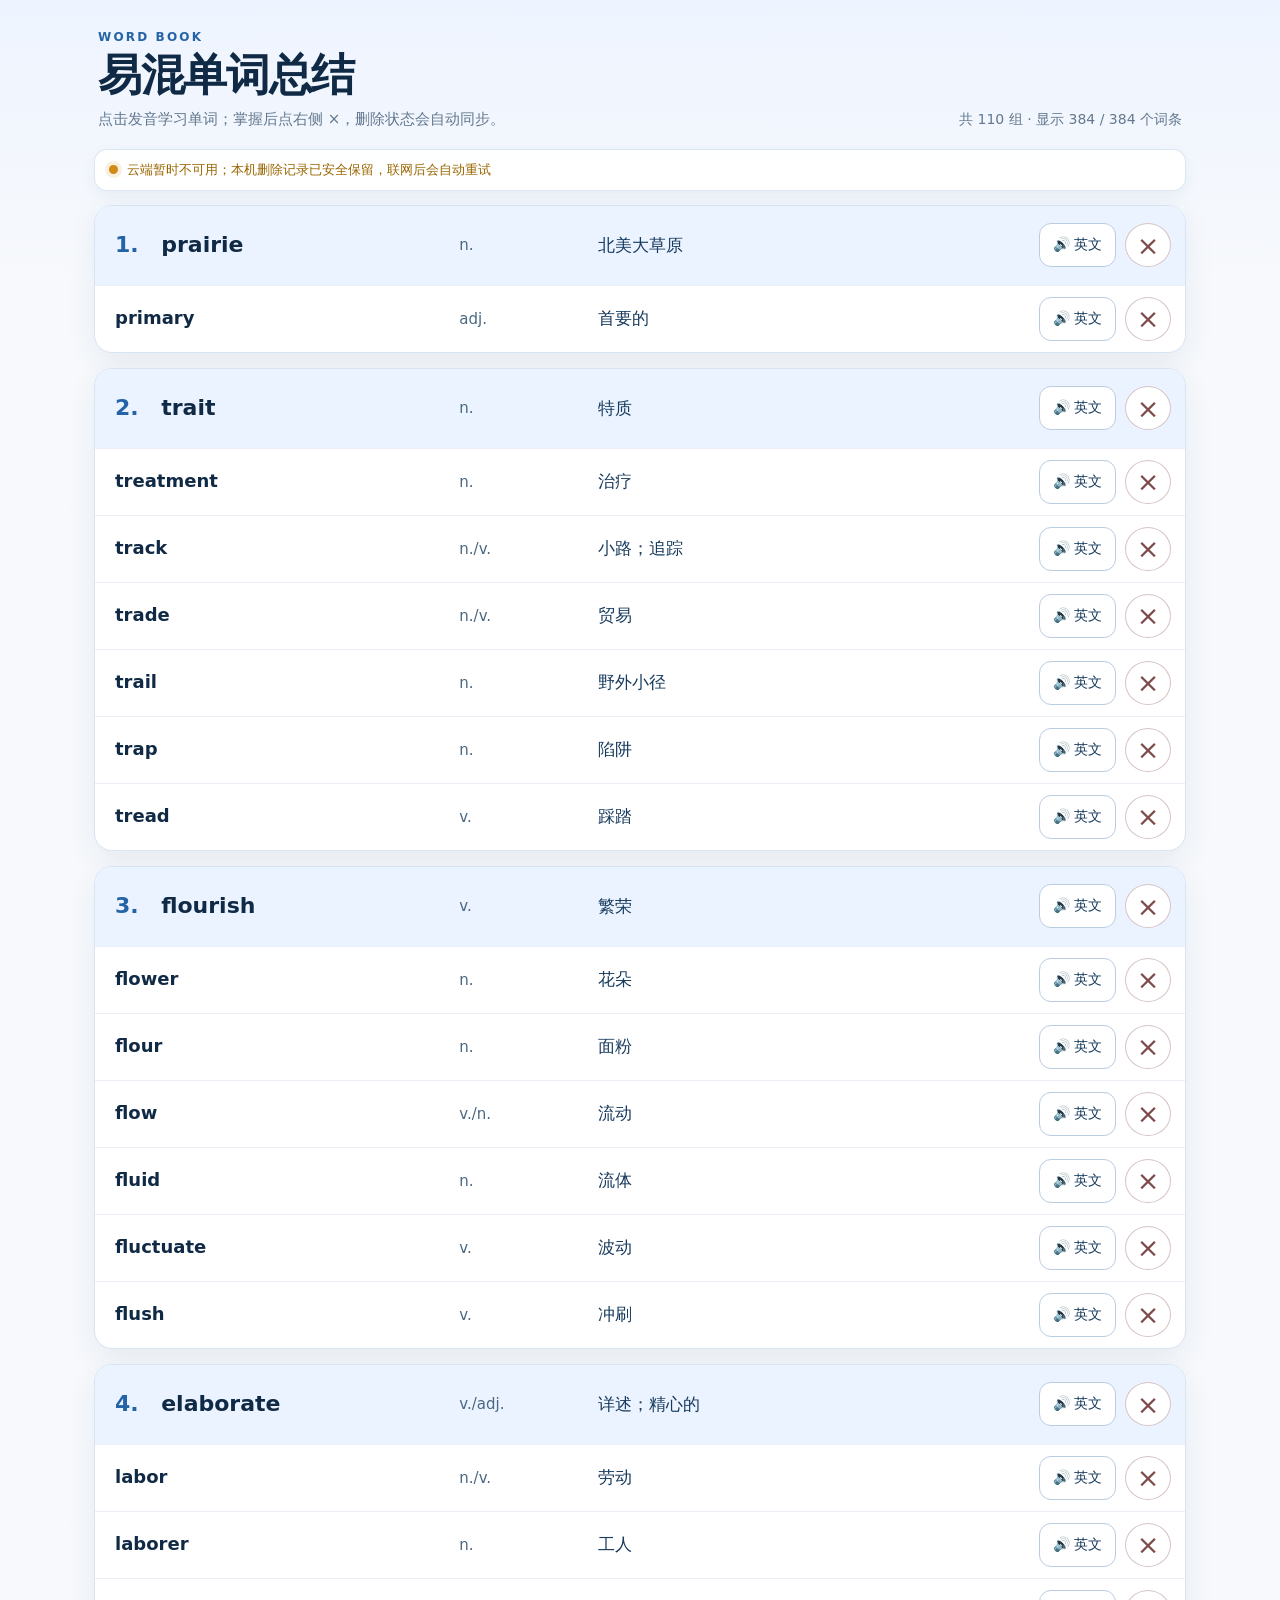
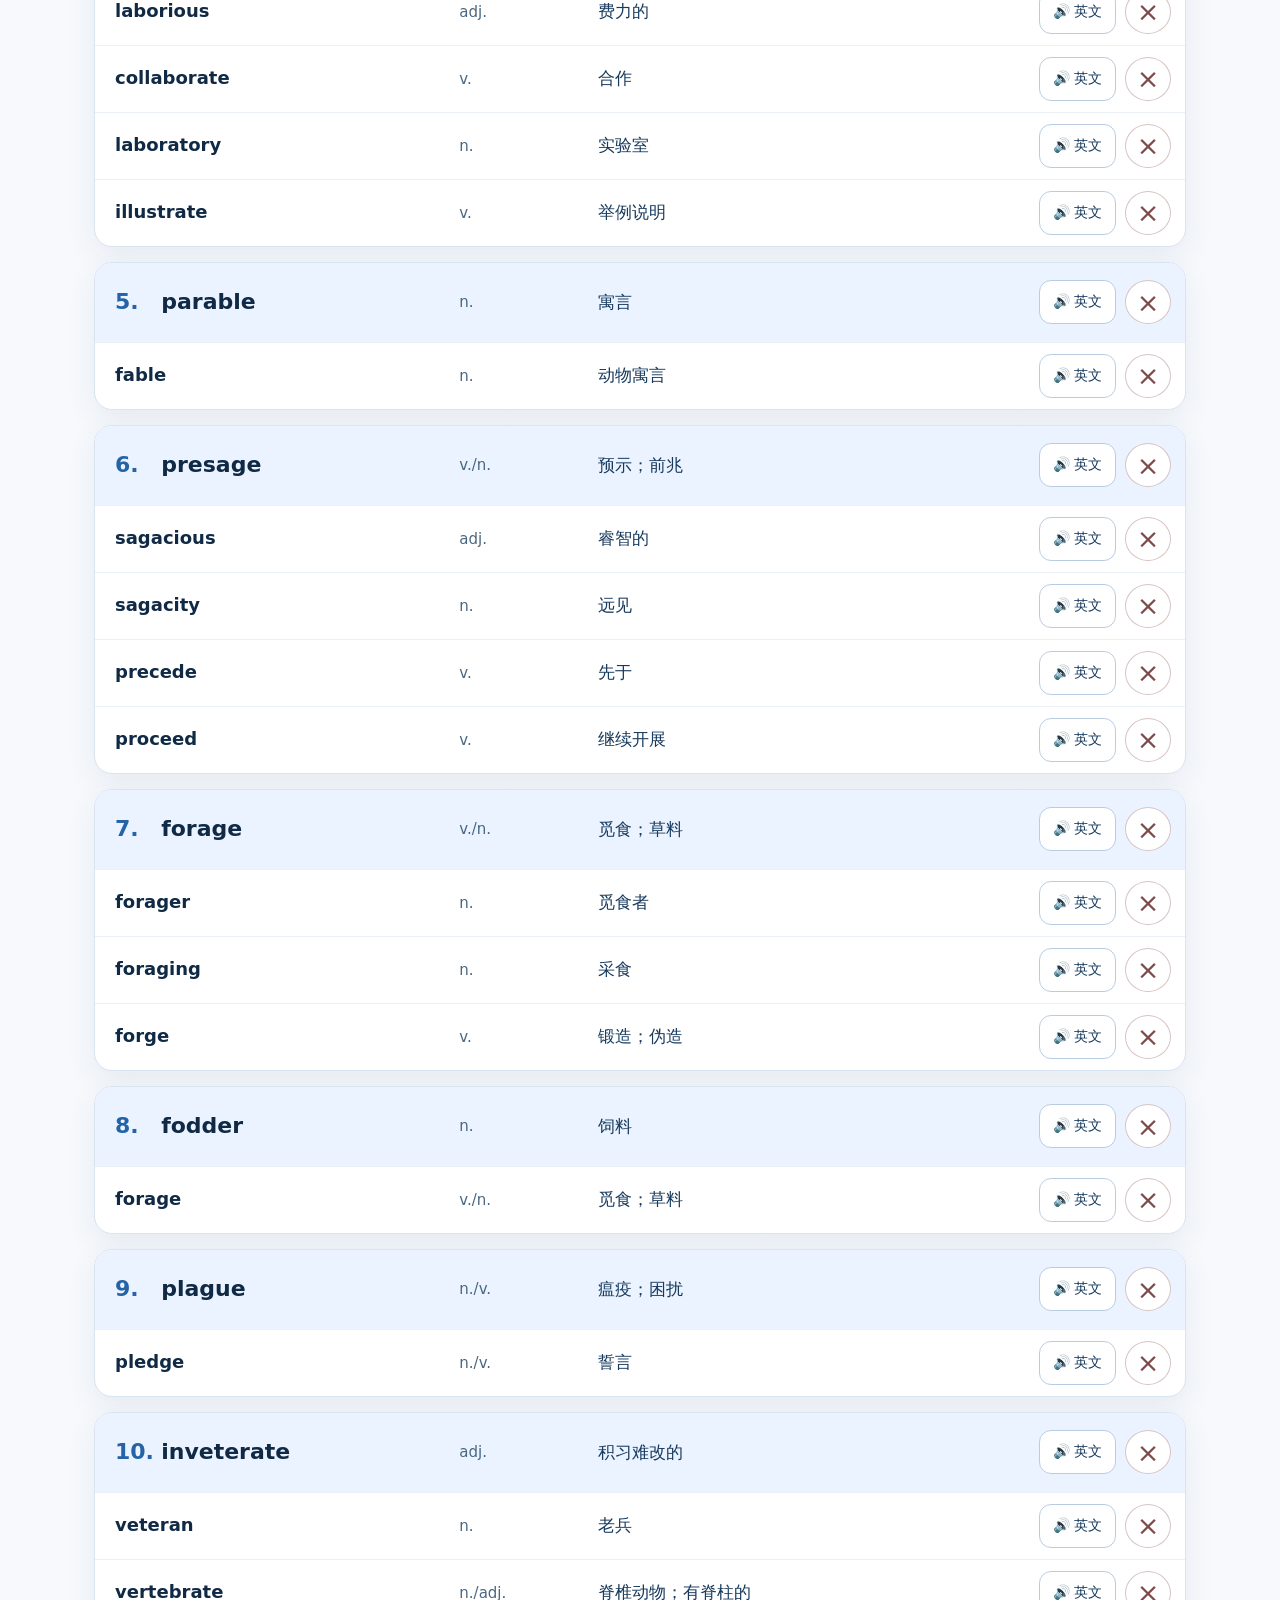
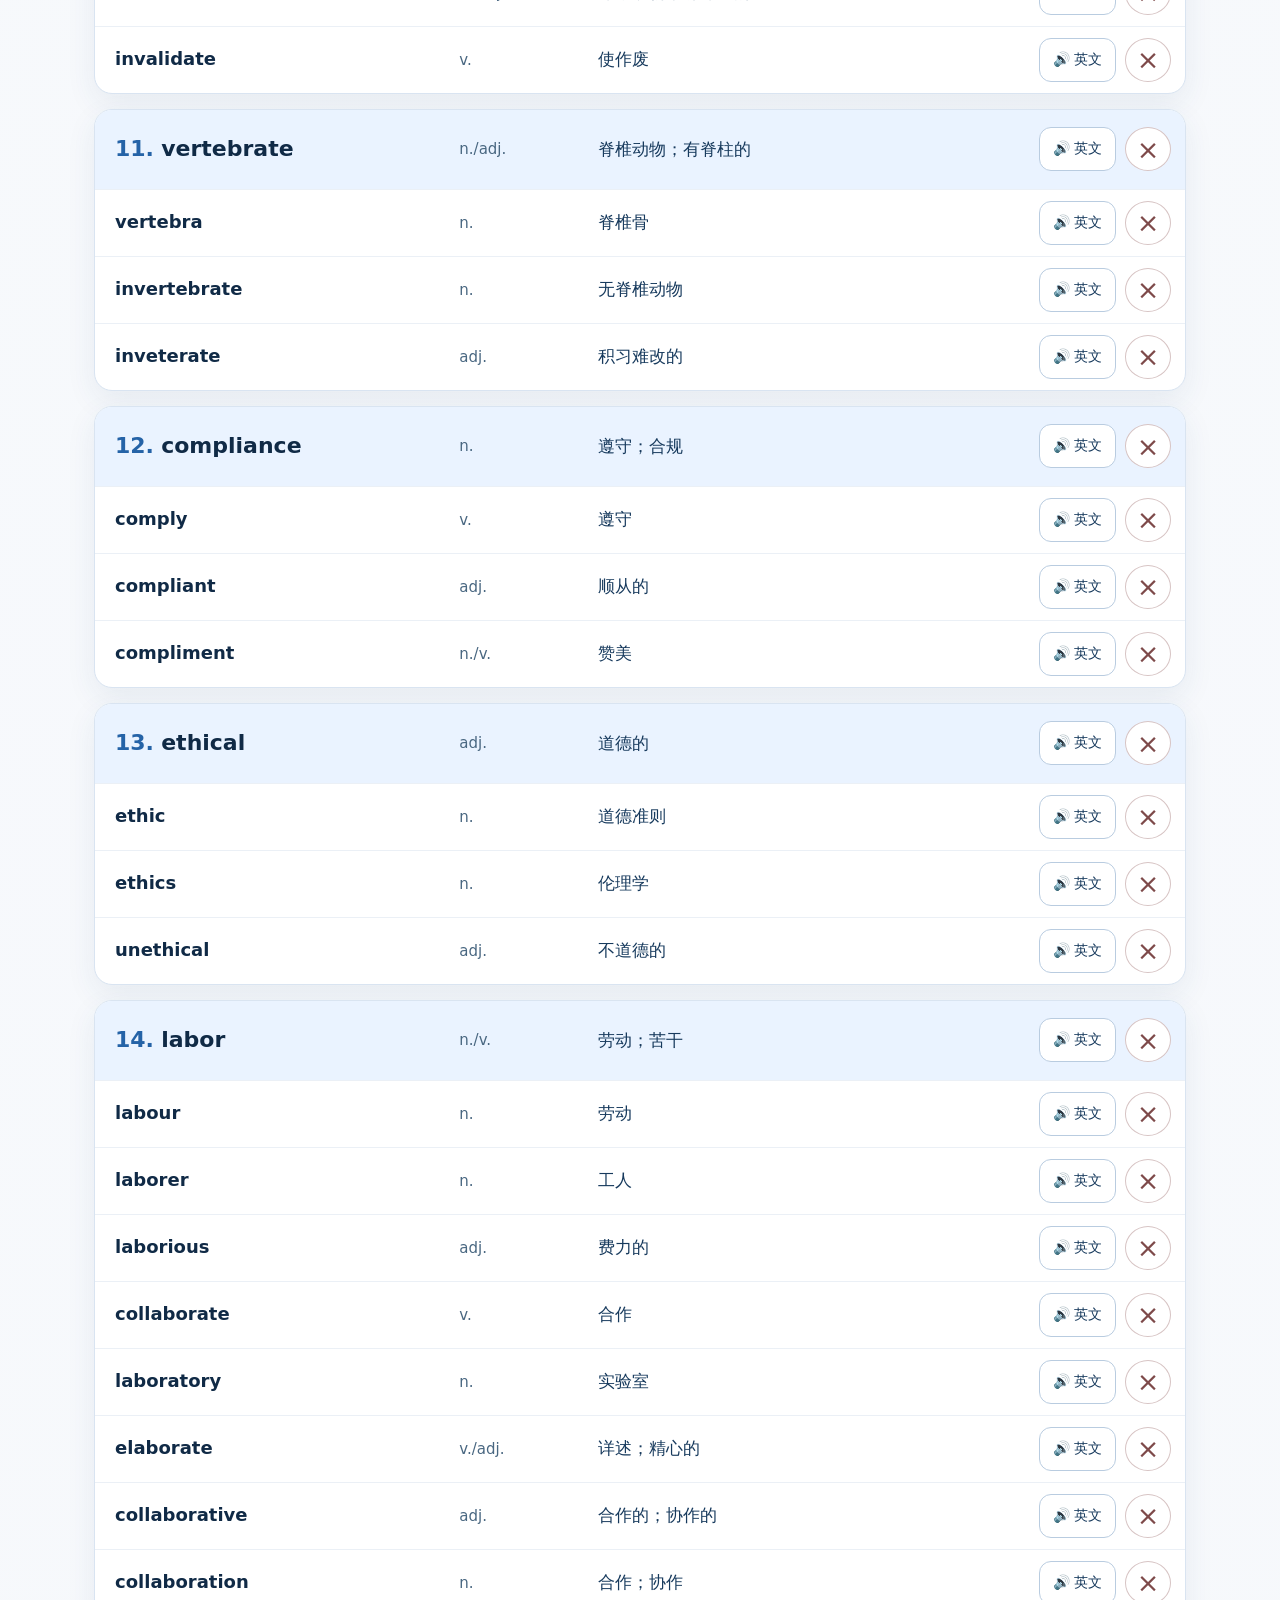
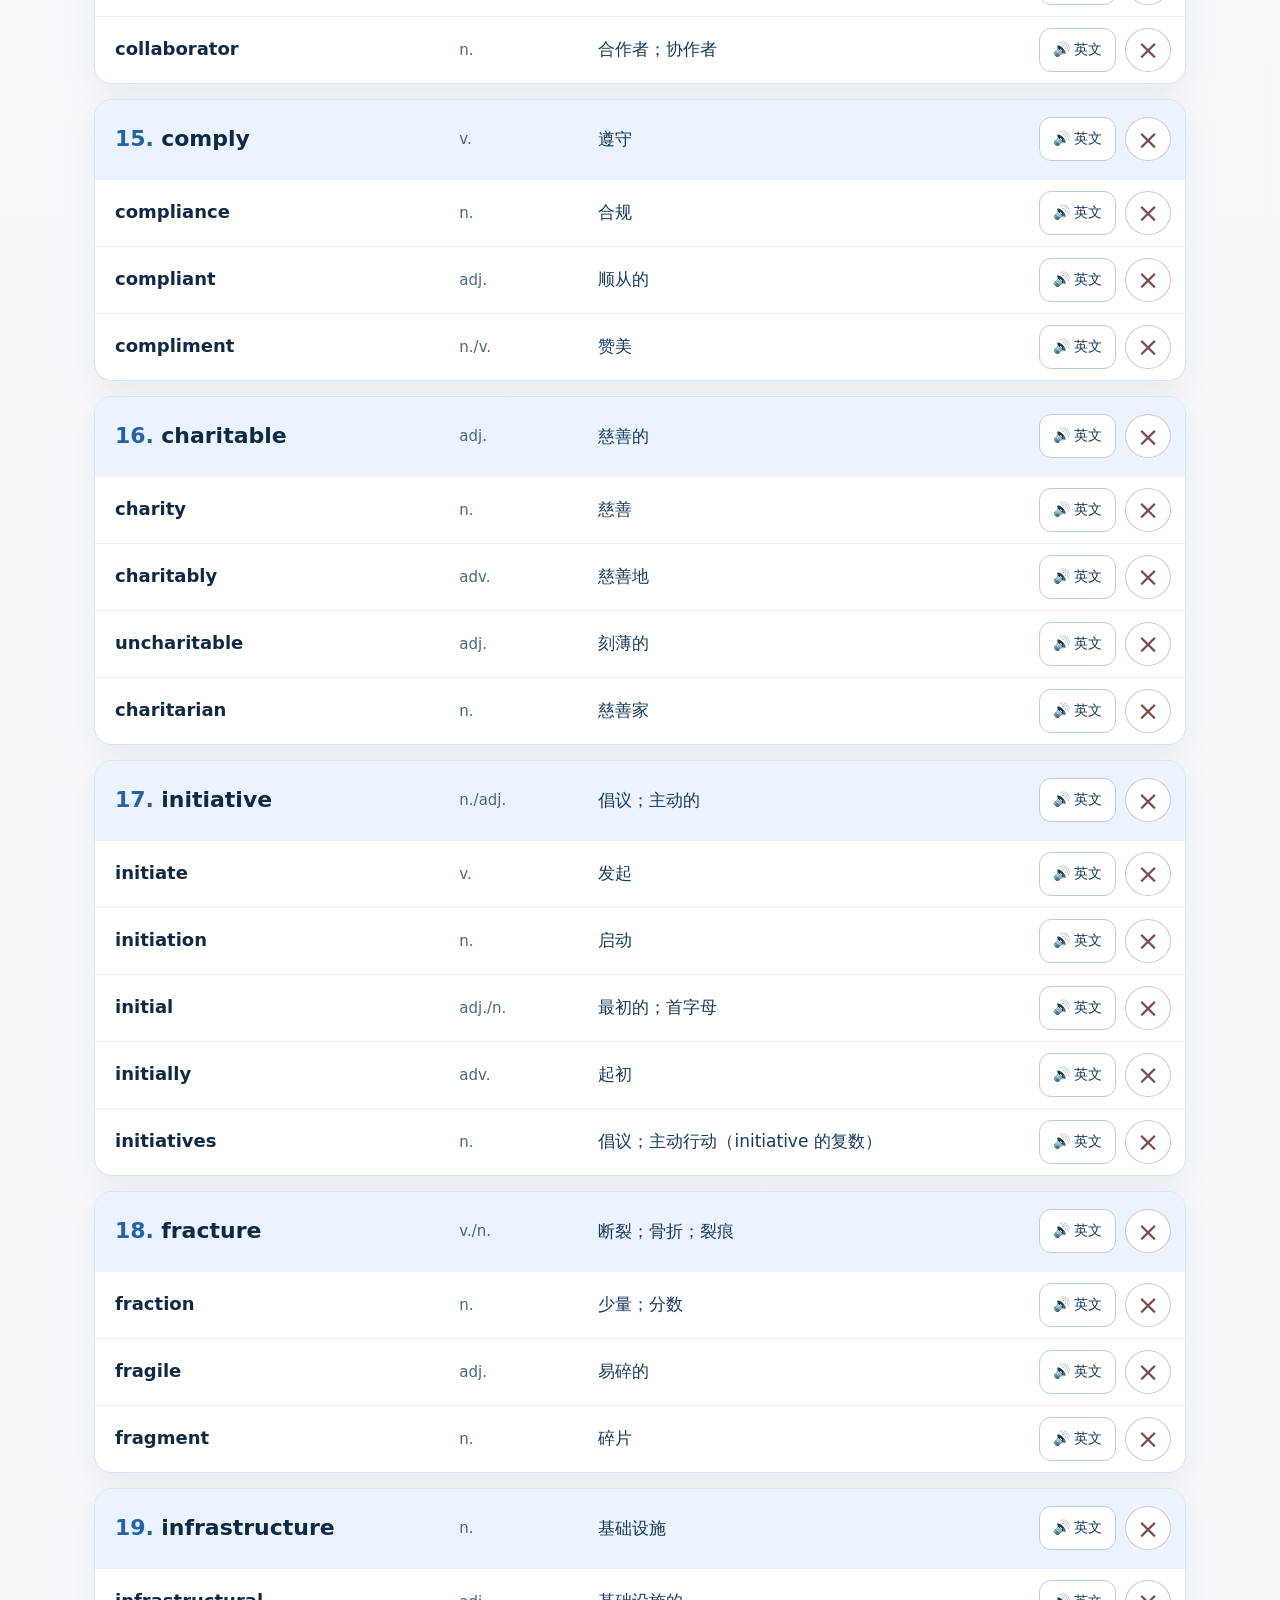
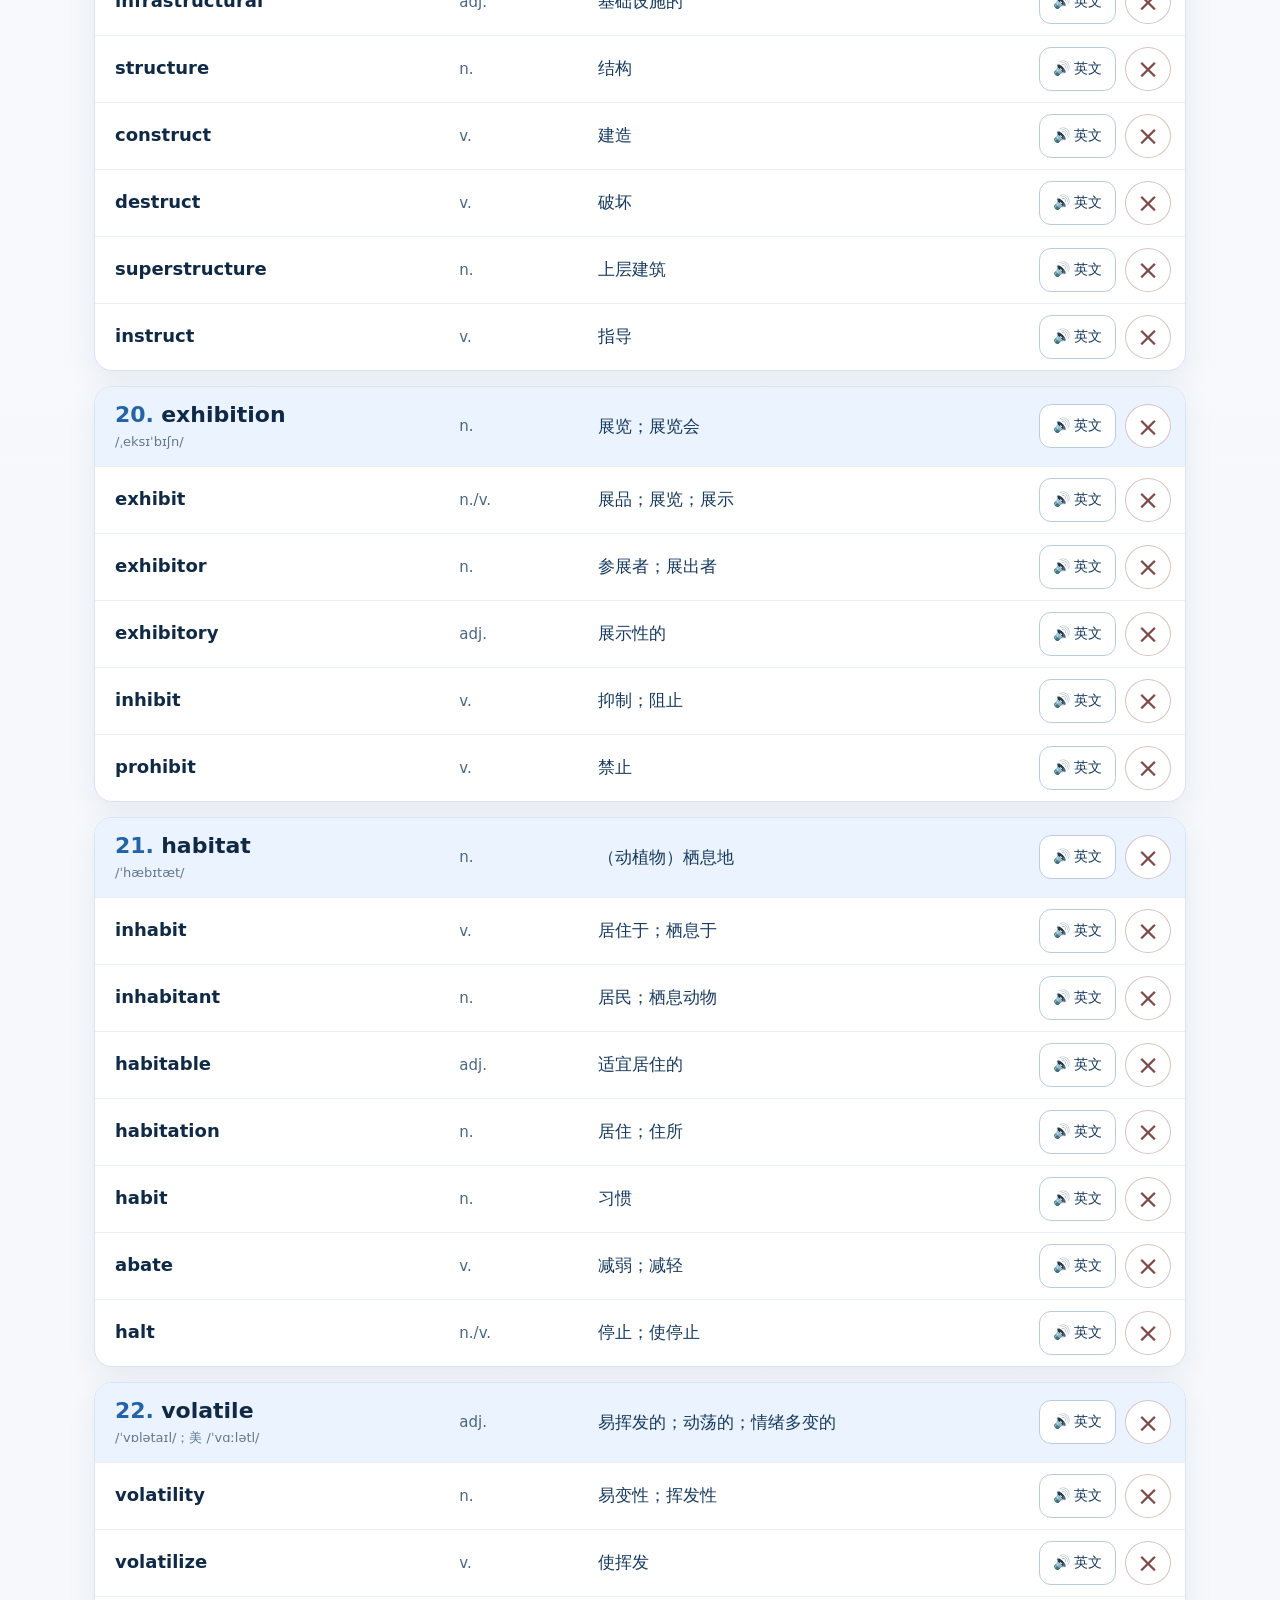
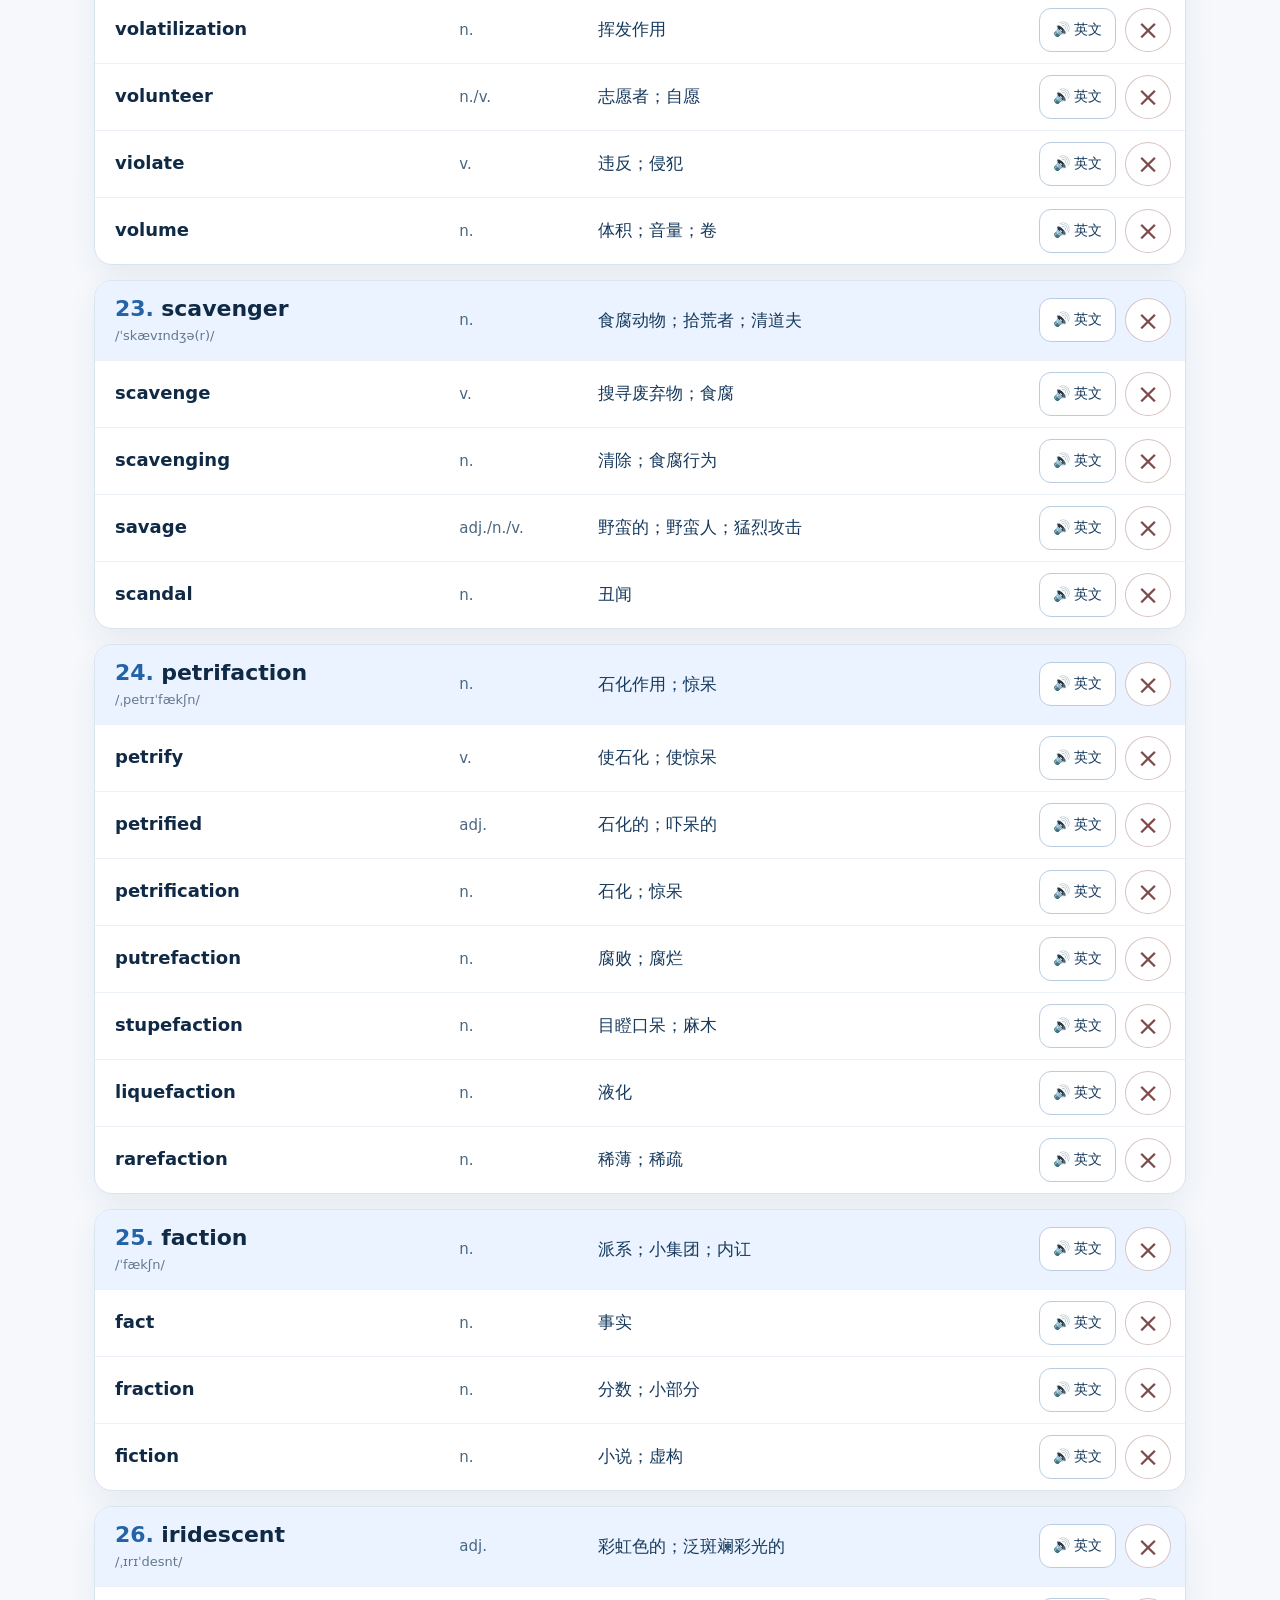
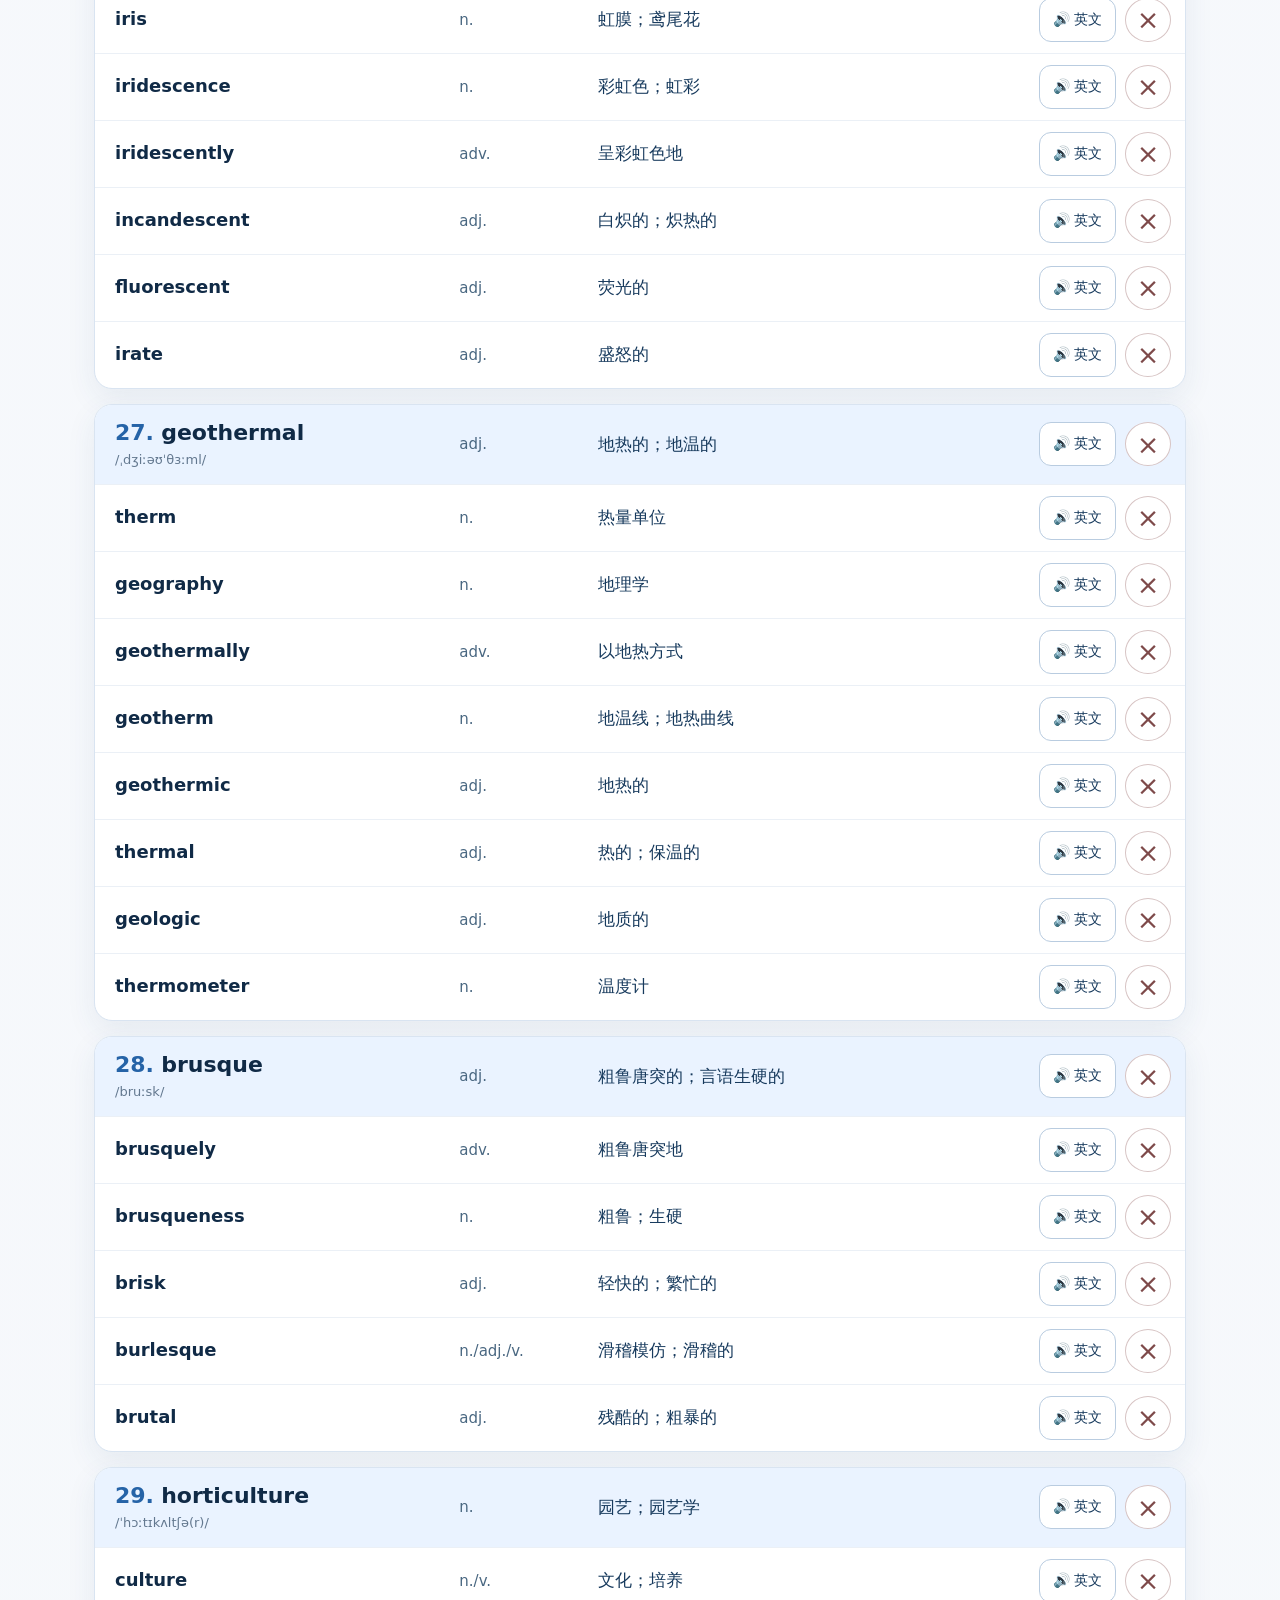
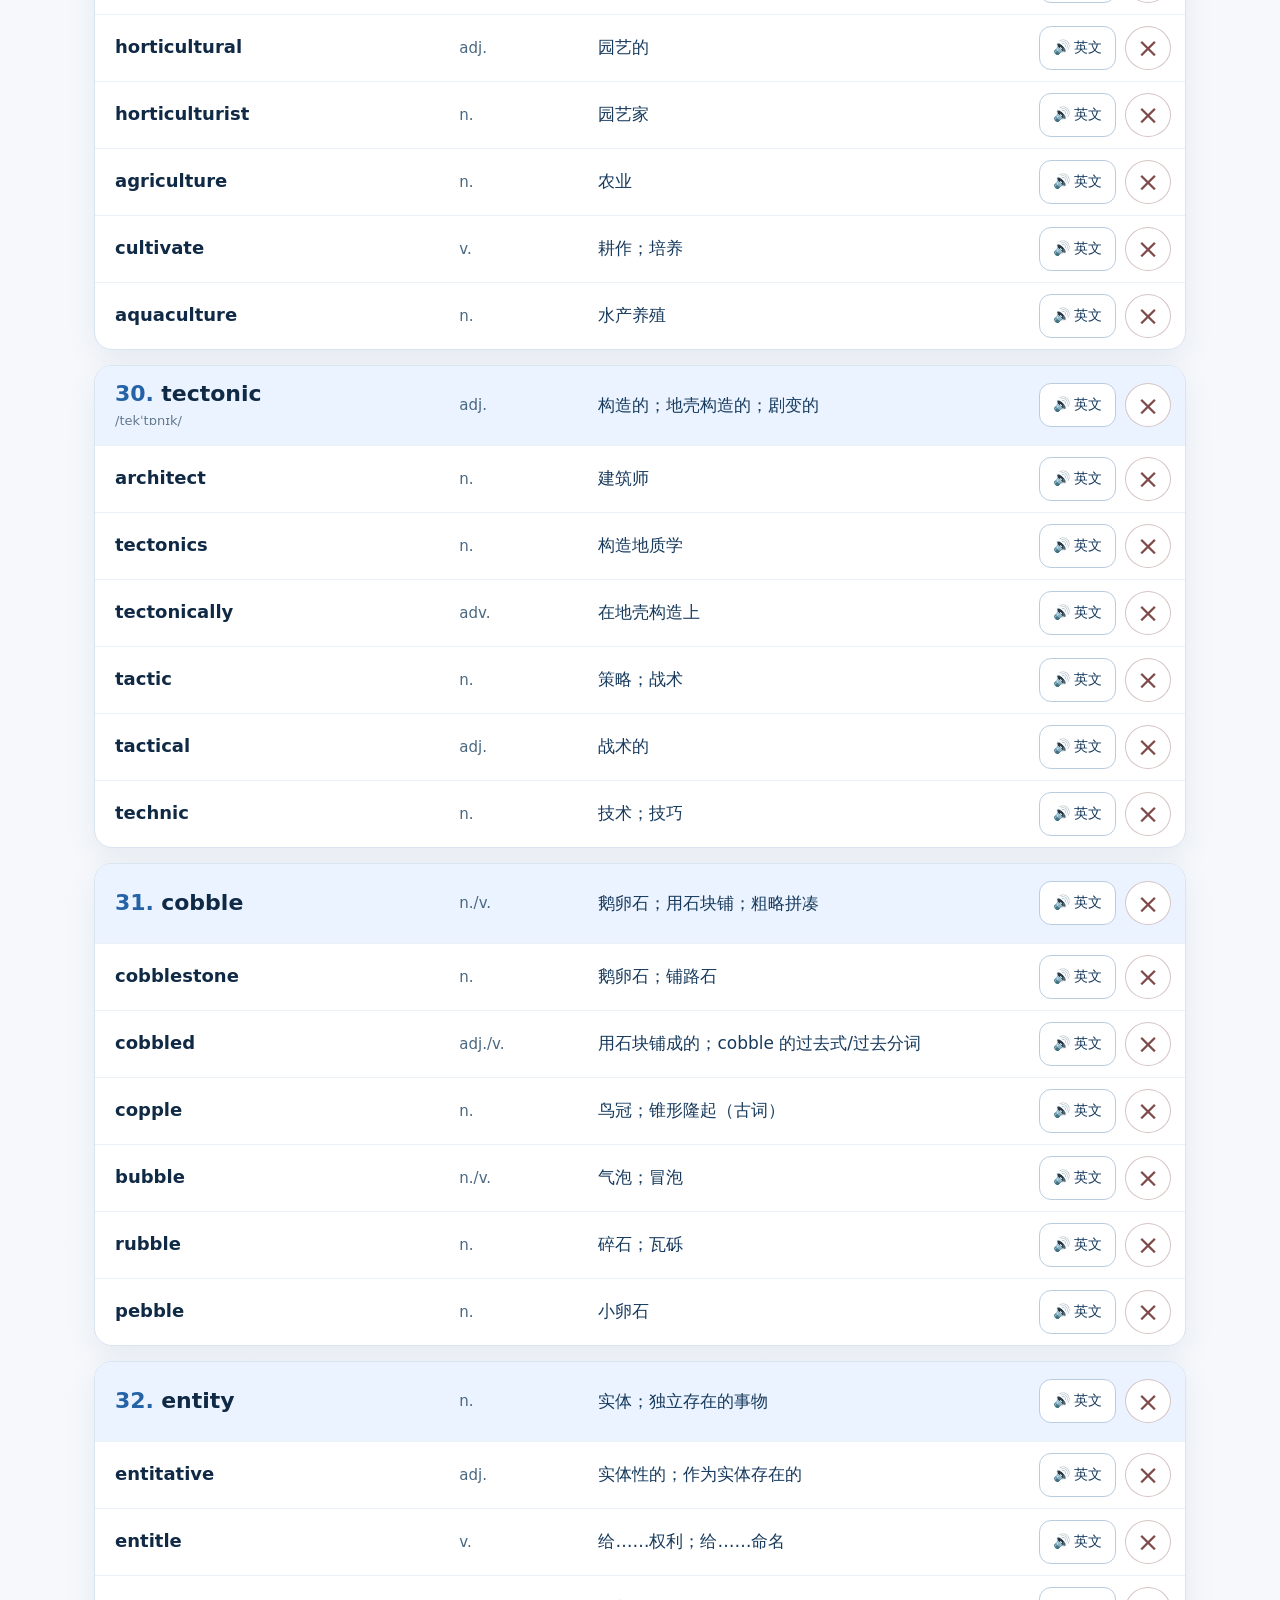
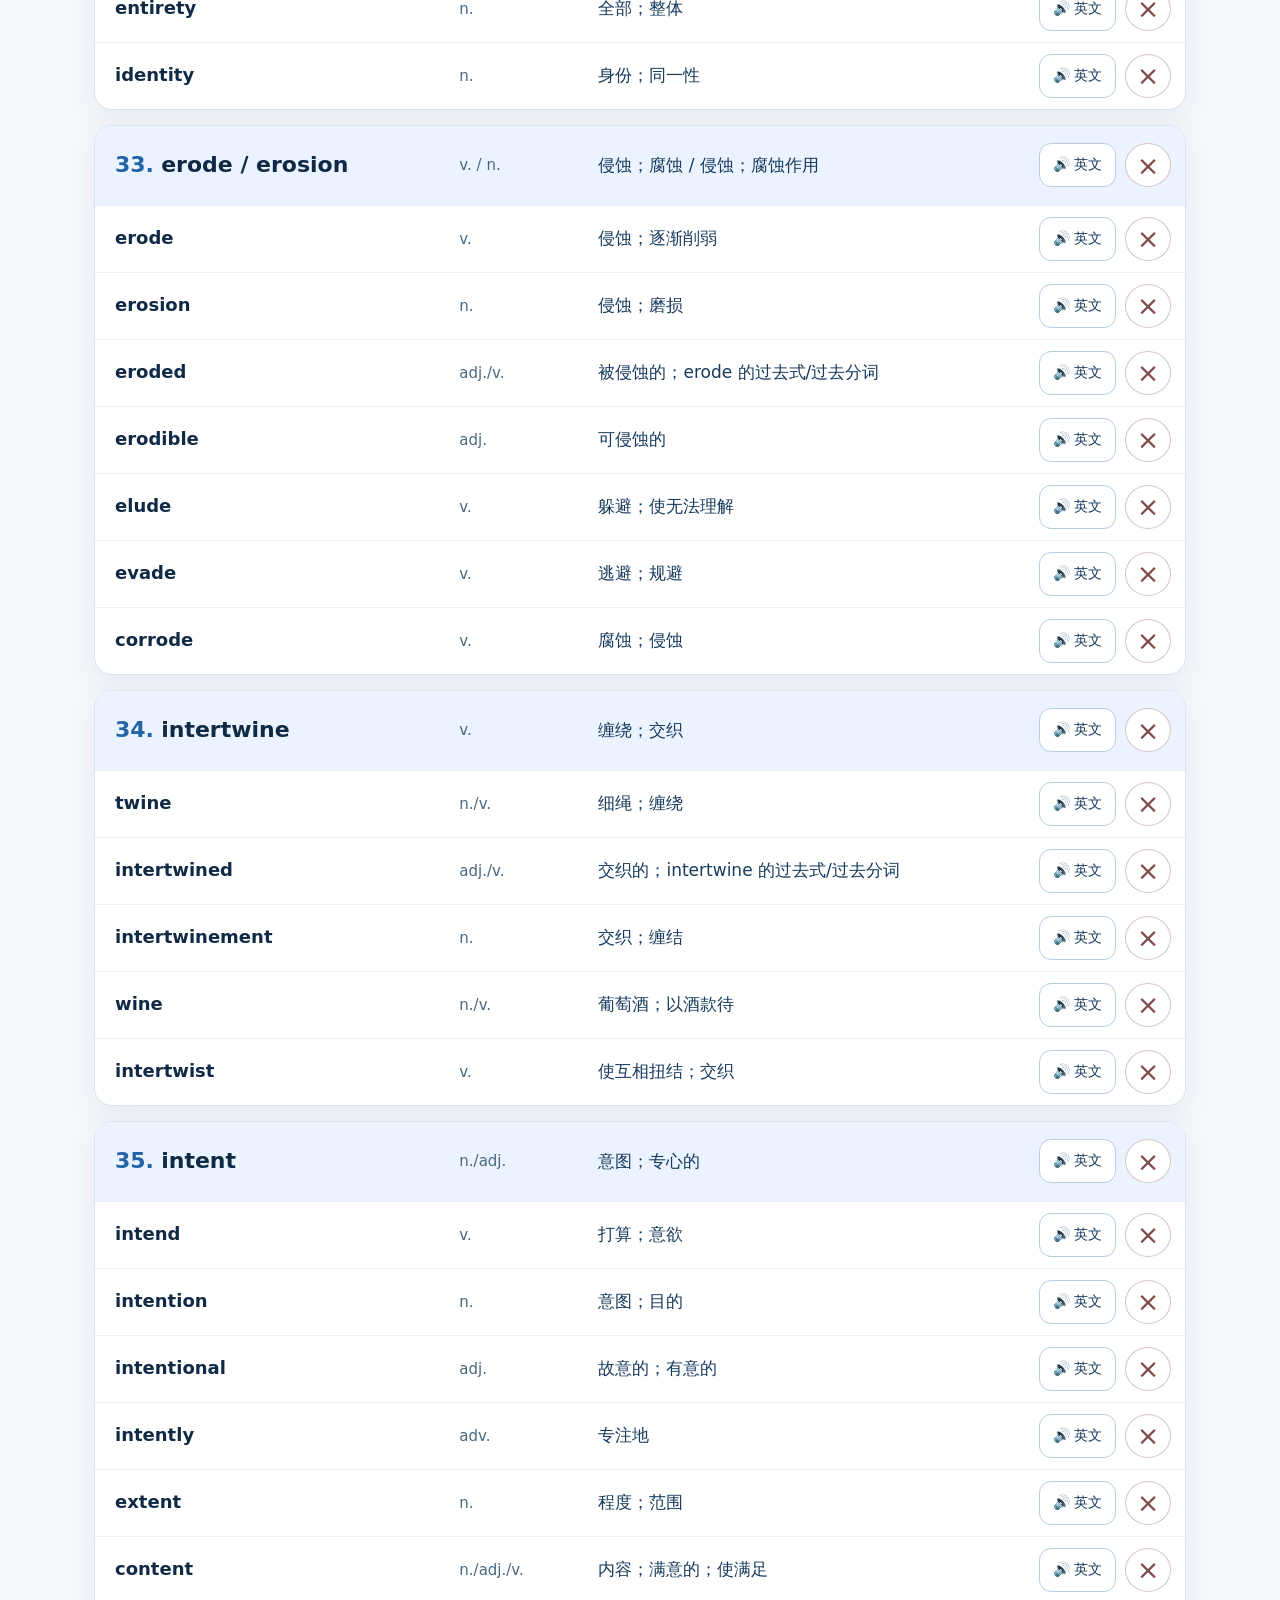
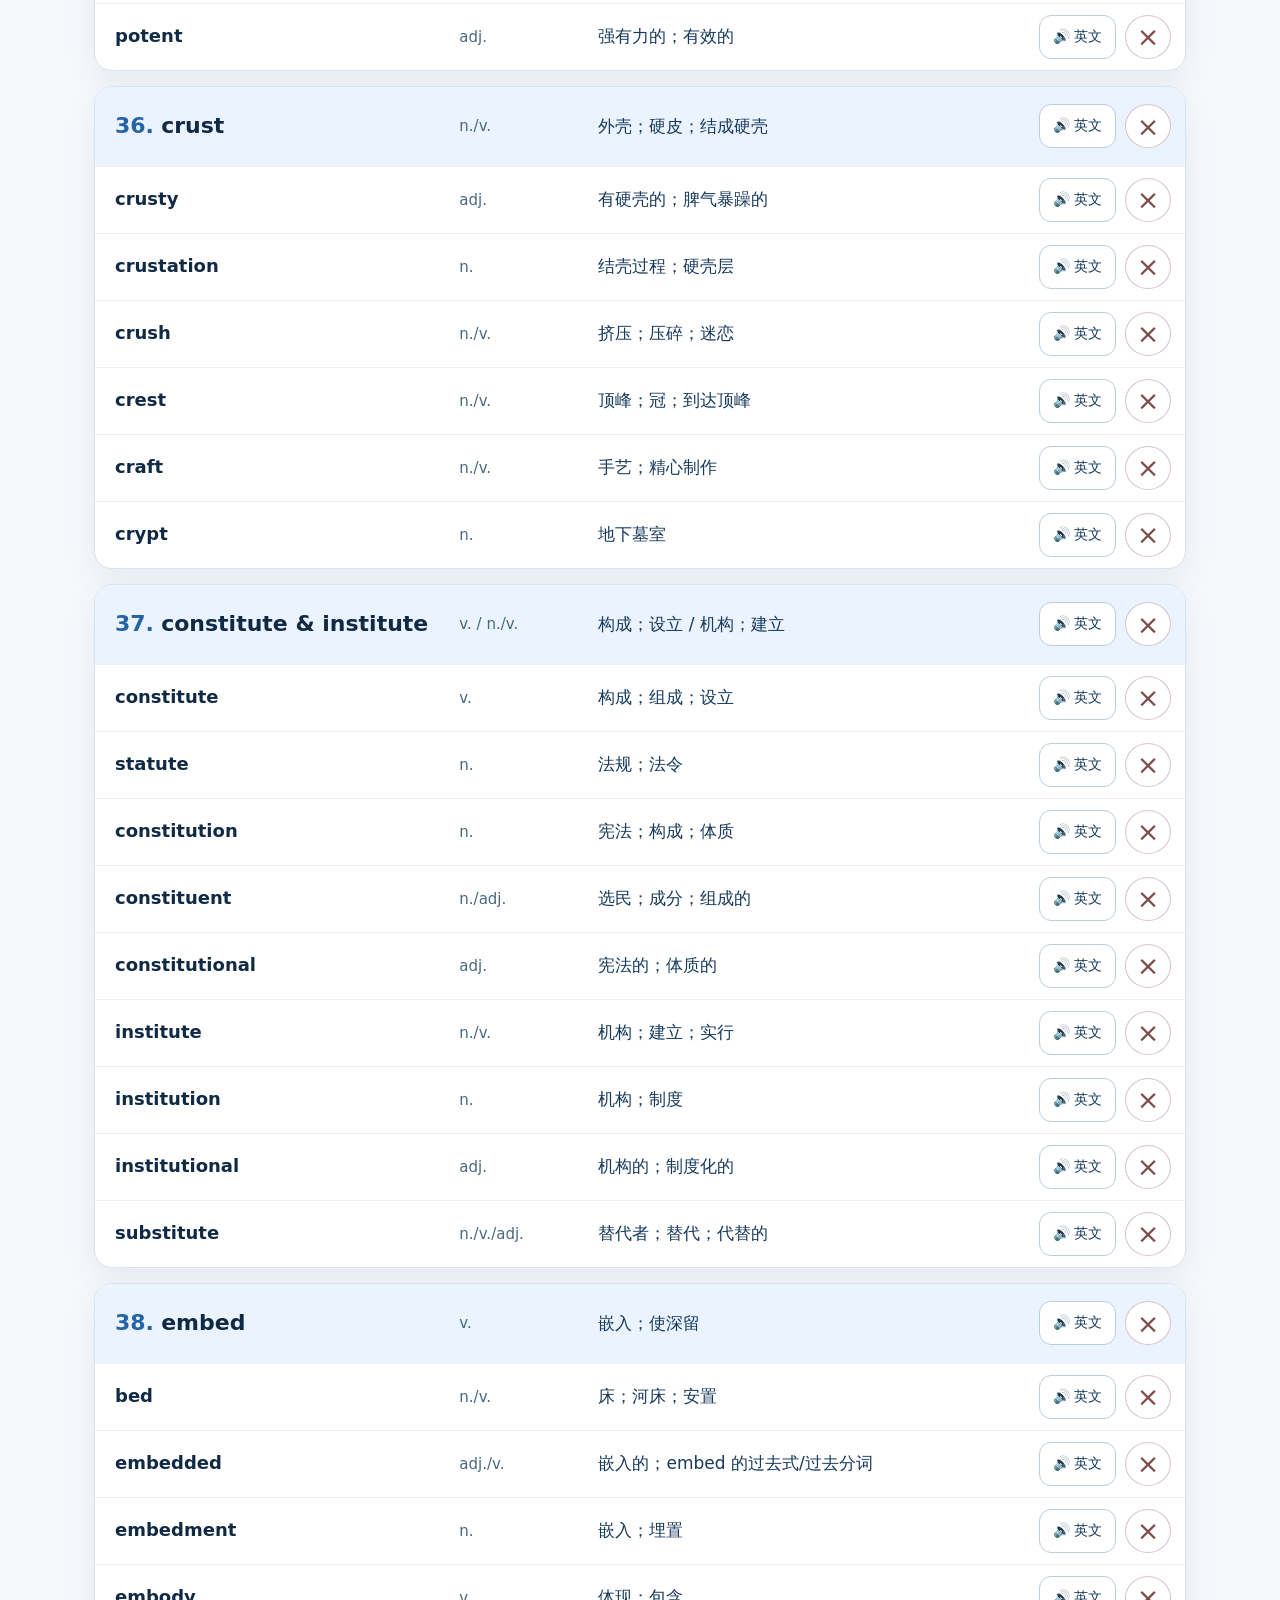
==== index.html @ 08a87923 "Deploy synchronized wordbook" ====
<!doctype html>
<html lang="zh-CN">
<head>
  <meta charset="utf-8">
  <meta name="viewport" content="width=device-width, initial-scale=1, viewport-fit=cover">
  <meta name="theme-color" content="#eef4ff">
  <meta name="description" content="支持手机和电脑云端同步的易混英语单词总结">
  <meta http-equiv="Content-Security-Policy" content="default-src 'self'; connect-src 'self' https://api.keyval.org; img-src 'self' data:; style-src 'self'; script-src 'self'; object-src 'none'; base-uri 'self'">
  <title>易混单词总结</title>
  <link rel="stylesheet" href="./style.css">
</head>
<body>
  <main class="page-shell">
    <header class="page-header">
      <div>
        <p class="eyebrow">WORD BOOK</p>
        <h1>易混单词总结</h1>
        <p class="intro">点击发音学习单词；掌握后点右侧 ×，删除状态会自动同步。</p>
      </div>
      <div id="summary" class="summary" aria-live="polite"></div>
    </header>

    <div id="sync-status" class="sync-status" role="status" aria-live="polite">
      <span class="sync-dot" aria-hidden="true"></span>
      <span id="sync-text">正在读取本地词库…</span>
    </div>

    <section id="wordbook" class="wordbook" aria-label="易混单词列表"></section>
    <noscript><p class="empty-state">请启用 JavaScript 后使用词库。</p></noscript>
  </main>

  <script src="./data.js"></script>
  <script src="./config.js"></script>
  <script src="./sync.js"></script>
  <script src="./app.js"></script>
</body>
</html>
---- style.css ----
:root {
  color-scheme: light;
  --ink: #102a46;
  --muted: #63788f;
  --line: #d9e4f1;
  --surface: #ffffff;
  --main: #eaf3ff;
  --accent: #2563a7;
  --danger: #b42318;
  --ok: #267347;
  --warn: #9a6500;
  --shadow: 0 10px 30px rgba(34, 74, 116, 0.08);
}

* { box-sizing: border-box; }

html { -webkit-text-size-adjust: 100%; }

body {
  margin: 0;
  min-width: 280px;
  background: linear-gradient(180deg, #eef4ff 0, #f7f9fc 280px, #f4f7fb 100%);
  color: var(--ink);
  font-family: Inter, ui-sans-serif, system-ui, -apple-system, BlinkMacSystemFont, "Segoe UI", "Microsoft YaHei", sans-serif;
}

button { font: inherit; }

.page-shell {
  width: min(1120px, 100%);
  margin: 0 auto;
  padding: max(22px, env(safe-area-inset-top)) max(14px, env(safe-area-inset-right)) max(40px, env(safe-area-inset-bottom)) max(14px, env(safe-area-inset-left));
}

.page-header {
  display: flex;
  align-items: end;
  justify-content: space-between;
  gap: 24px;
  padding: 8px 4px 20px;
}

.eyebrow {
  margin: 0 0 6px;
  color: var(--accent);
  font-size: 12px;
  font-weight: 800;
  letter-spacing: 0.18em;
}

h1 {
  margin: 0;
  font-size: clamp(28px, 4vw, 44px);
  line-height: 1.15;
  letter-spacing: -0.03em;
}

.intro {
  margin: 9px 0 0;
  color: var(--muted);
  font-size: 15px;
}

.summary {
  flex: 0 0 auto;
  color: var(--muted);
  font-size: 14px;
  white-space: nowrap;
}

.sync-status {
  position: sticky;
  top: 0;
  z-index: 20;
  display: flex;
  align-items: center;
  gap: 9px;
  min-height: 42px;
  margin-bottom: 14px;
  padding: 10px 14px;
  border: 1px solid rgba(217, 228, 241, 0.9);
  border-radius: 13px;
  background: rgba(255, 255, 255, 0.92);
  box-shadow: 0 5px 16px rgba(34, 74, 116, 0.06);
  color: var(--muted);
  font-size: 13px;
  backdrop-filter: blur(10px);
}

.sync-dot {
  width: 9px;
  height: 9px;
  flex: 0 0 9px;
  border-radius: 50%;
  background: #8aa0b8;
  box-shadow: 0 0 0 4px rgba(138, 160, 184, 0.14);
}

.sync-status.is-syncing .sync-dot { animation: pulse 1.1s ease-in-out infinite; }
.sync-status.is-ok { color: var(--ok); }
.sync-status.is-ok .sync-dot { background: #3a9b65; box-shadow: 0 0 0 4px rgba(58, 155, 101, 0.13); }
.sync-status.is-warn { color: var(--warn); }
.sync-status.is-warn .sync-dot { background: #d18a16; box-shadow: 0 0 0 4px rgba(209, 138, 22, 0.13); }

@keyframes pulse { 50% { opacity: 0.35; transform: scale(0.78); } }

.wordbook { display: grid; gap: 15px; }

.word-group {
  overflow: hidden;
  border: 1px solid var(--line);
  border-radius: 18px;
  background: var(--surface);
  box-shadow: var(--shadow);
}

.word-row {
  display: grid;
  grid-template-columns: minmax(190px, 1.2fr) minmax(76px, 0.45fr) minmax(220px, 1.55fr) auto;
  gap: 16px;
  align-items: center;
  min-height: 67px;
  padding: 10px 14px 10px 20px;
  border-top: 1px solid #ebf0f6;
}

.word-row:first-child { border-top: 0; }
.word-row.is-main { min-height: 79px; background: var(--main); }

.word-cell { min-width: 0; }

.word {
  overflow-wrap: anywhere;
  font-size: 18px;
  font-weight: 660;
  line-height: 1.25;
}

.is-main .word { font-size: 22px; font-weight: 760; }

.group-number {
  display: inline-block;
  min-width: 2.1em;
  color: var(--accent);
}

.ipa {
  display: block;
  margin-top: 5px;
  color: var(--muted);
  font-size: 13px;
  font-weight: 450;
  line-height: 1.3;
}

.part-of-speech { color: #496781; font-size: 15px; }
.meaning { color: #173a5d; font-size: 17px; line-height: 1.45; }

.row-actions {
  display: flex;
  align-items: center;
  justify-content: flex-end;
  gap: 9px;
}

.action-button {
  min-height: 44px;
  border: 1px solid #b9cce0;
  border-radius: 12px;
  background: #fff;
  color: #173a5d;
  cursor: pointer;
  touch-action: manipulation;
  -webkit-tap-highlight-color: transparent;
}

.action-button:focus-visible { outline: 3px solid rgba(37, 99, 167, 0.28); outline-offset: 2px; }
.speak-button { padding: 9px 13px; font-size: 14px; white-space: nowrap; }
.speak-button:hover { background: #f2f7fd; border-color: #8faecd; }

.delete-button {
  width: 46px;
  min-width: 46px;
  padding: 0;
  border-color: #d7c4c4;
  border-radius: 50%;
  color: #7e4a4a;
  font-size: 27px;
  line-height: 1;
}

.delete-button:hover,
.delete-button:active { background: #fff1f1; border-color: #e6a5a5; color: var(--danger); }

.empty-state {
  margin: 30px 0;
  padding: 36px 20px;
  border: 1px dashed #b9cce0;
  border-radius: 18px;
  background: rgba(255, 255, 255, 0.82);
  color: var(--muted);
  text-align: center;
}

@media (max-width: 720px) {
  .page-shell { padding-left: 8px; padding-right: 8px; }
  .page-header { display: block; padding: 4px 5px 16px; }
  .summary { margin-top: 10px; white-space: normal; }
  .intro { font-size: 14px; line-height: 1.5; }
  .sync-status { margin-bottom: 10px; border-radius: 11px; }
  .wordbook { gap: 10px; }
  .word-group { border-radius: 14px; }
  .word-row {
    grid-template-columns: minmax(0, 1fr) auto;
    grid-template-rows: auto auto auto;
    gap: 4px 8px;
    min-height: 96px;
    padding: 11px 9px 11px 13px;
  }
  .word-row.is-main { min-height: 103px; }
  .word-cell, .part-of-speech, .meaning { grid-column: 1; }
  .word-cell { grid-row: 1; }
  .part-of-speech { grid-row: 2; font-size: 13px; }
  .meaning { grid-row: 3; font-size: 15px; }
  .row-actions { grid-column: 2; grid-row: 1 / 4; flex-direction: column; gap: 7px; }
  .word { font-size: 16px; }
  .is-main .word { font-size: 18px; }
  .ipa { font-size: 12px; }
  .speak-button { width: 48px; min-width: 48px; padding: 0; font-size: 0; }
  .speak-button::after { content: "🔊"; font-size: 18px; }
  .delete-button { width: 48px; min-width: 48px; min-height: 48px; }
}

@media (prefers-reduced-motion: reduce) {
  *, *::before, *::after { scroll-behavior: auto !important; animation-duration: 0.01ms !important; animation-iteration-count: 1 !important; }
}
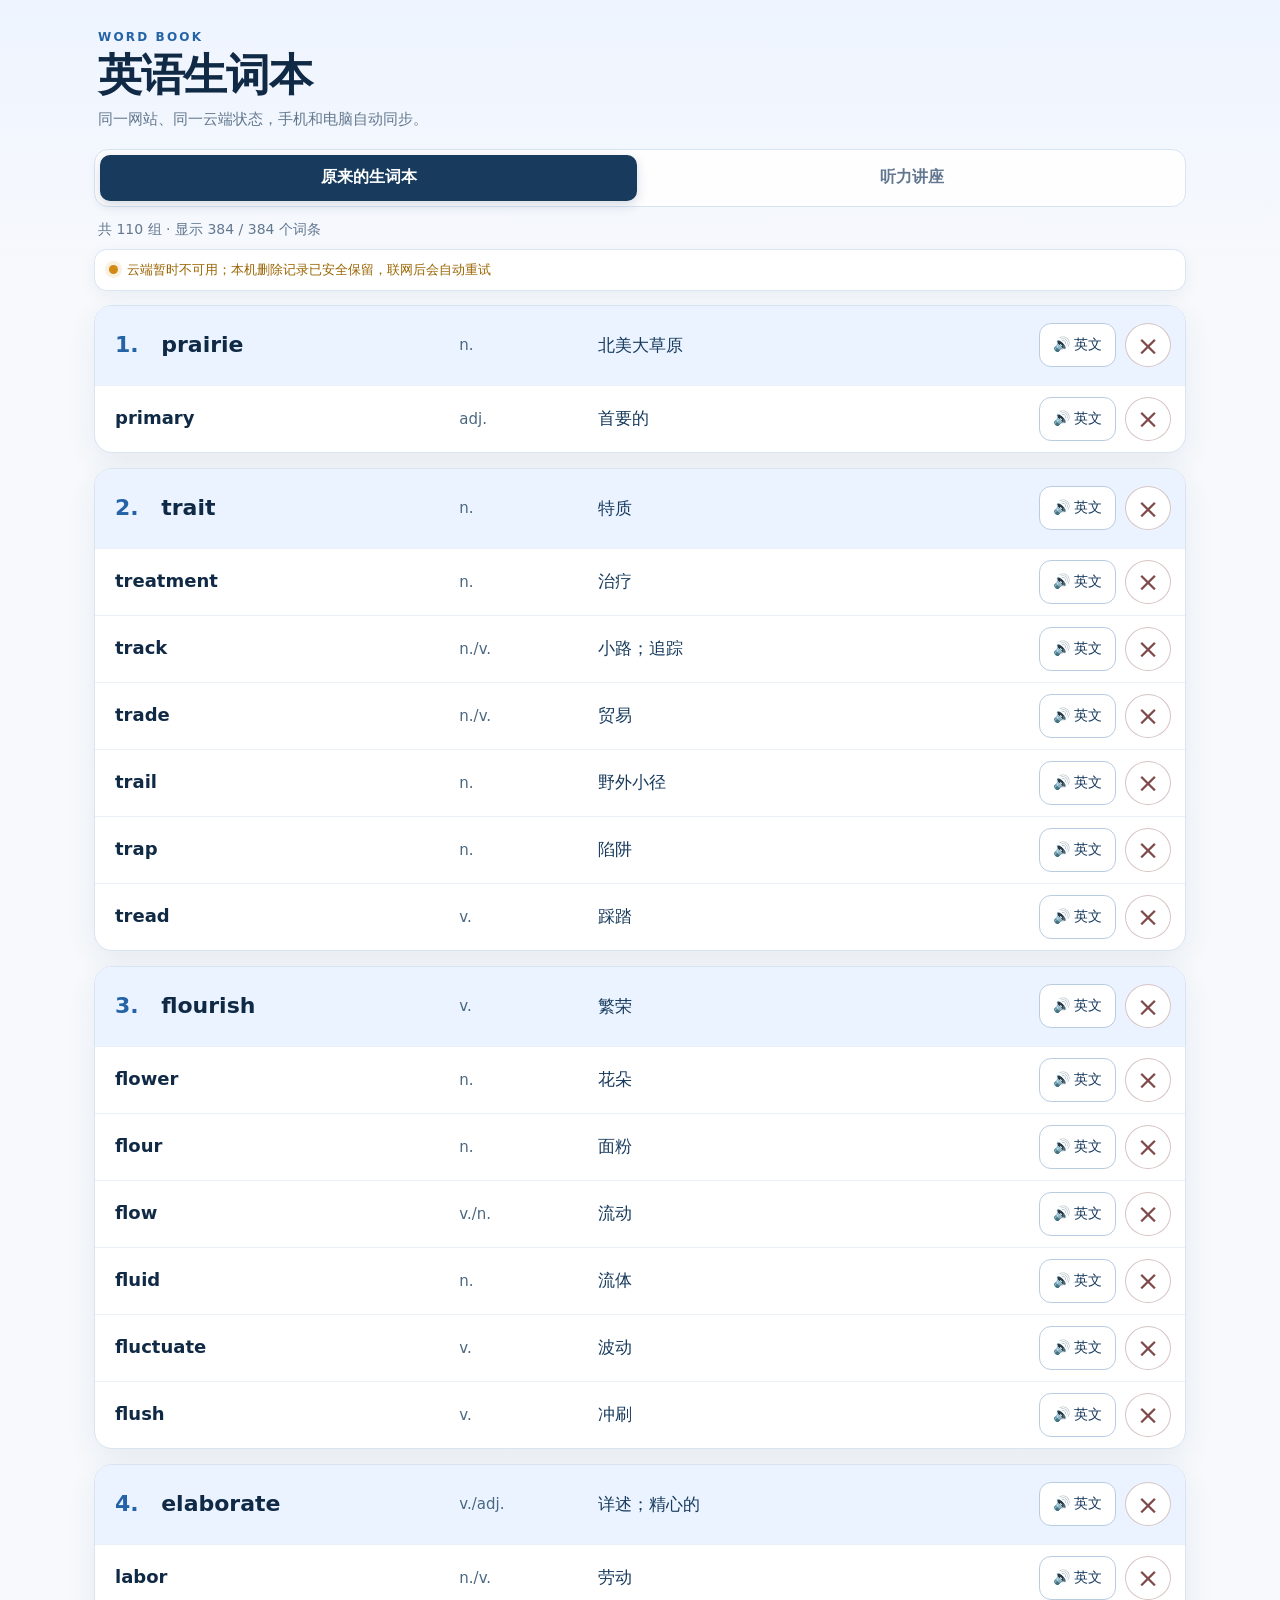
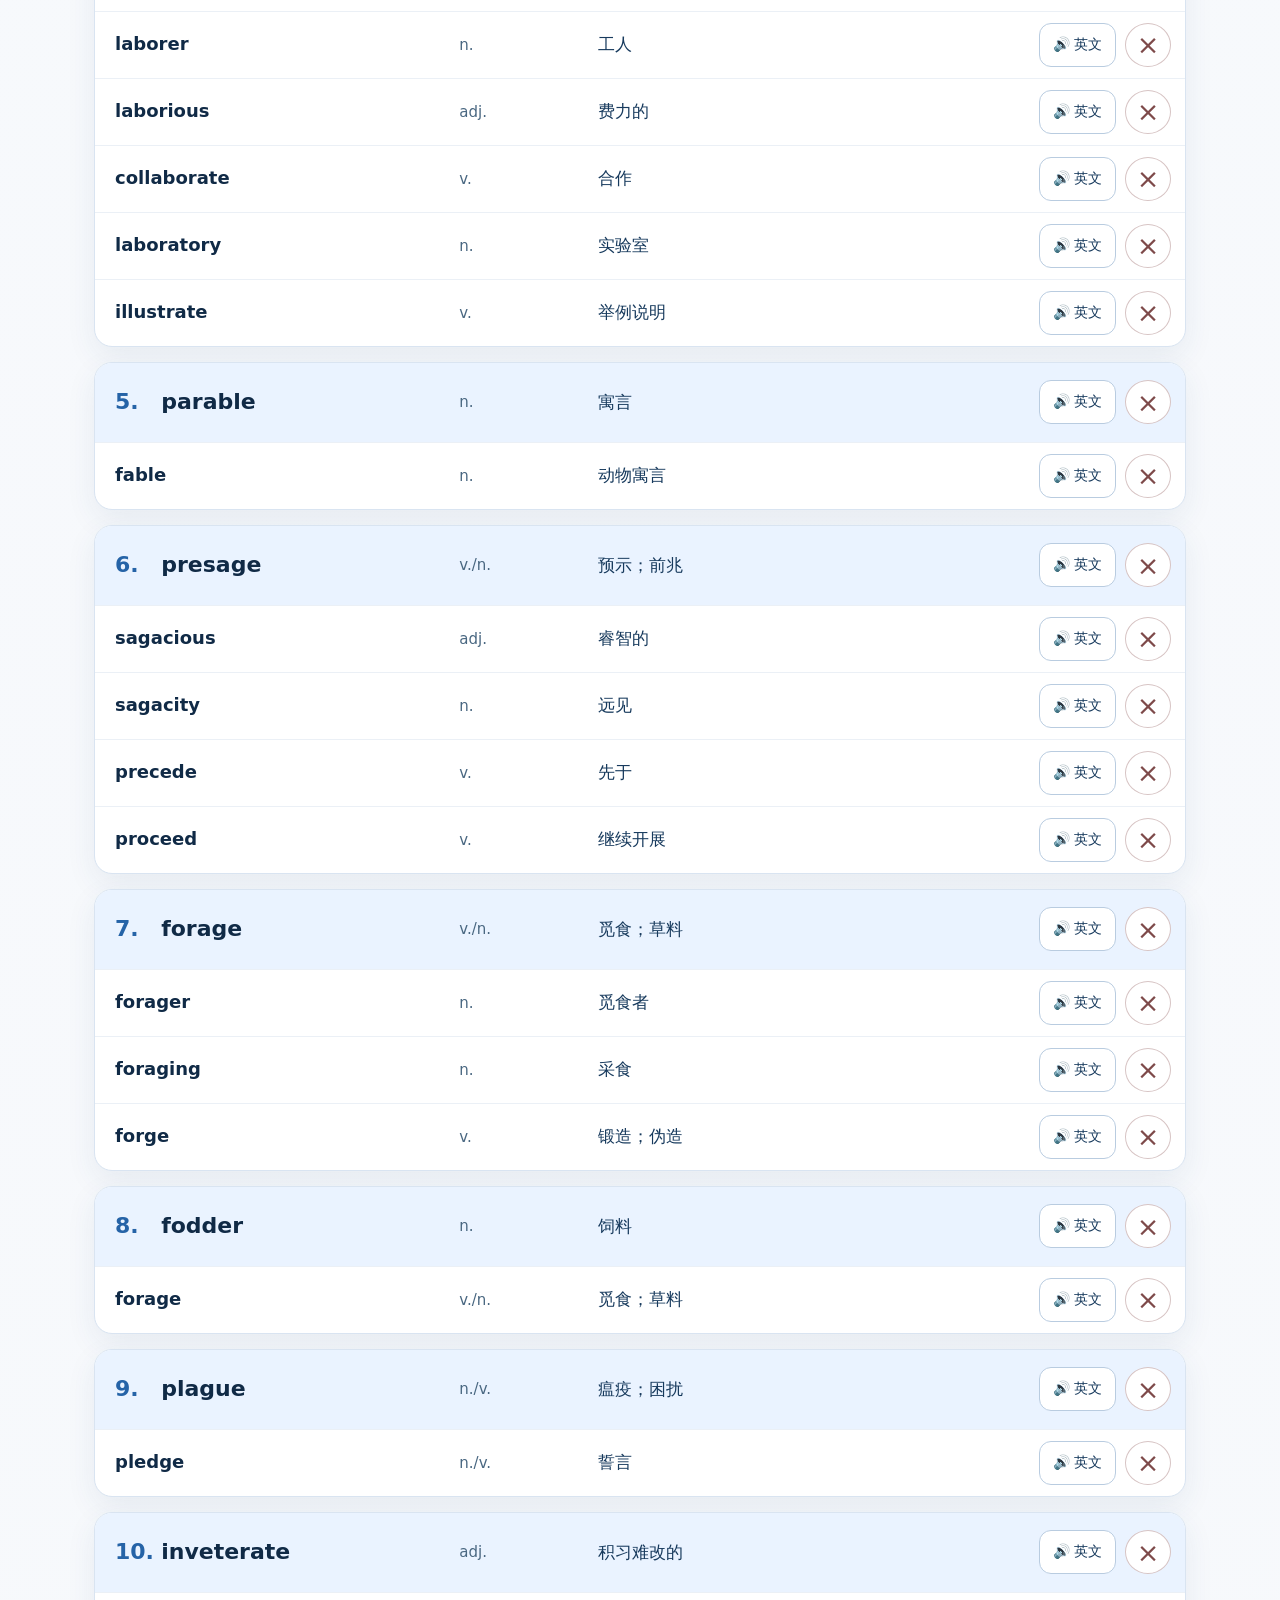
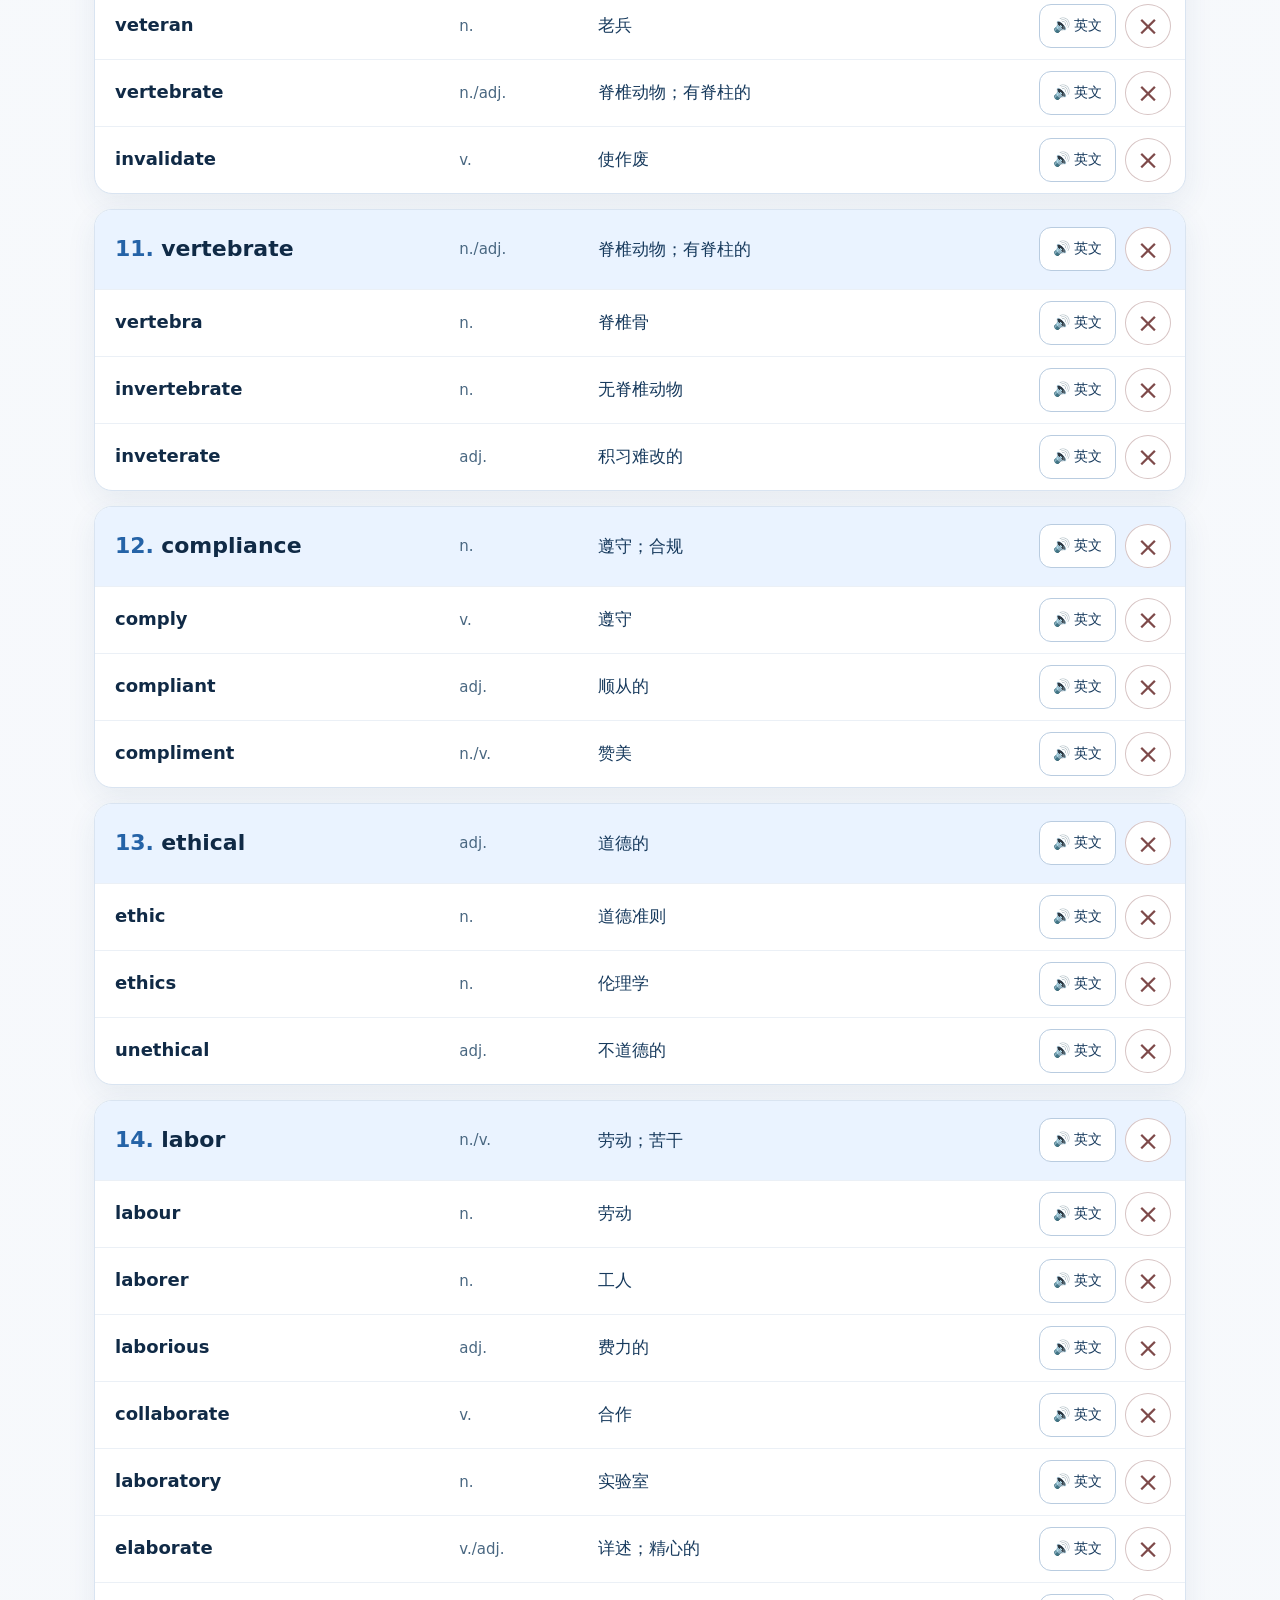
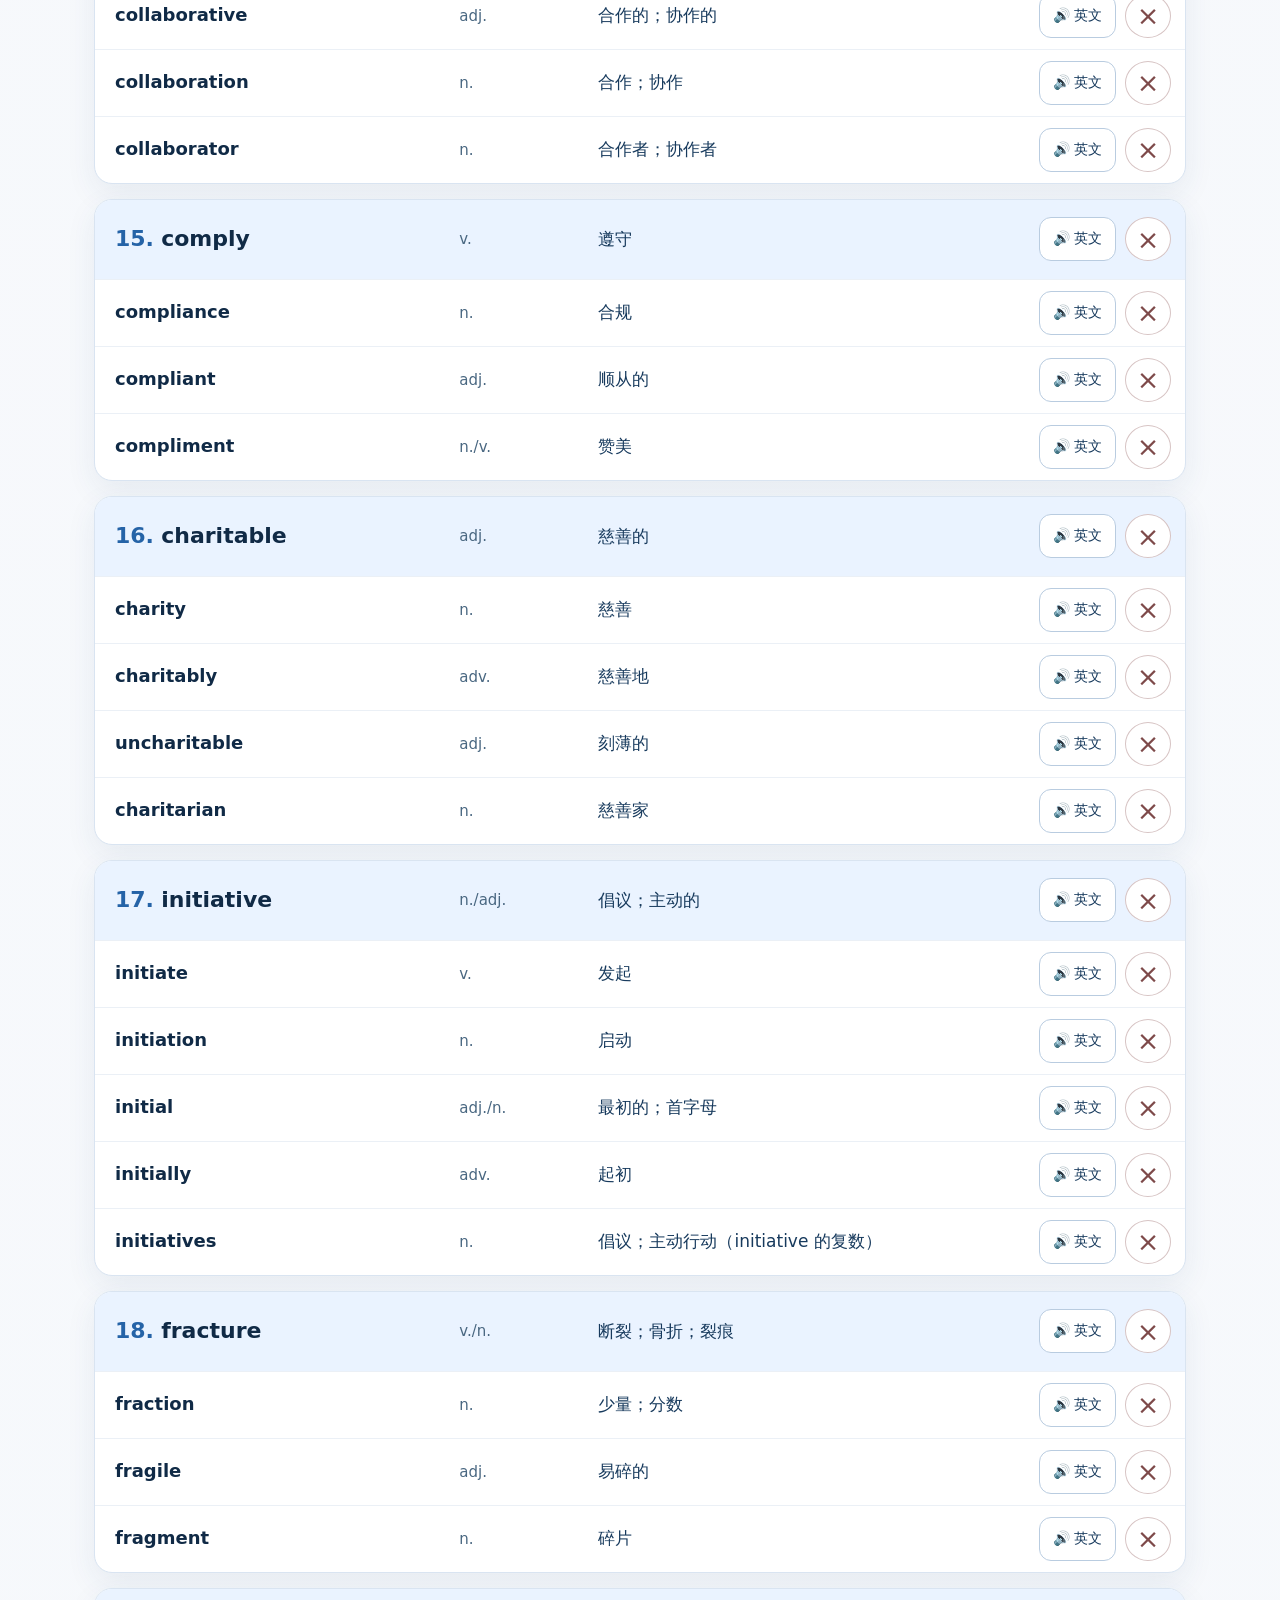
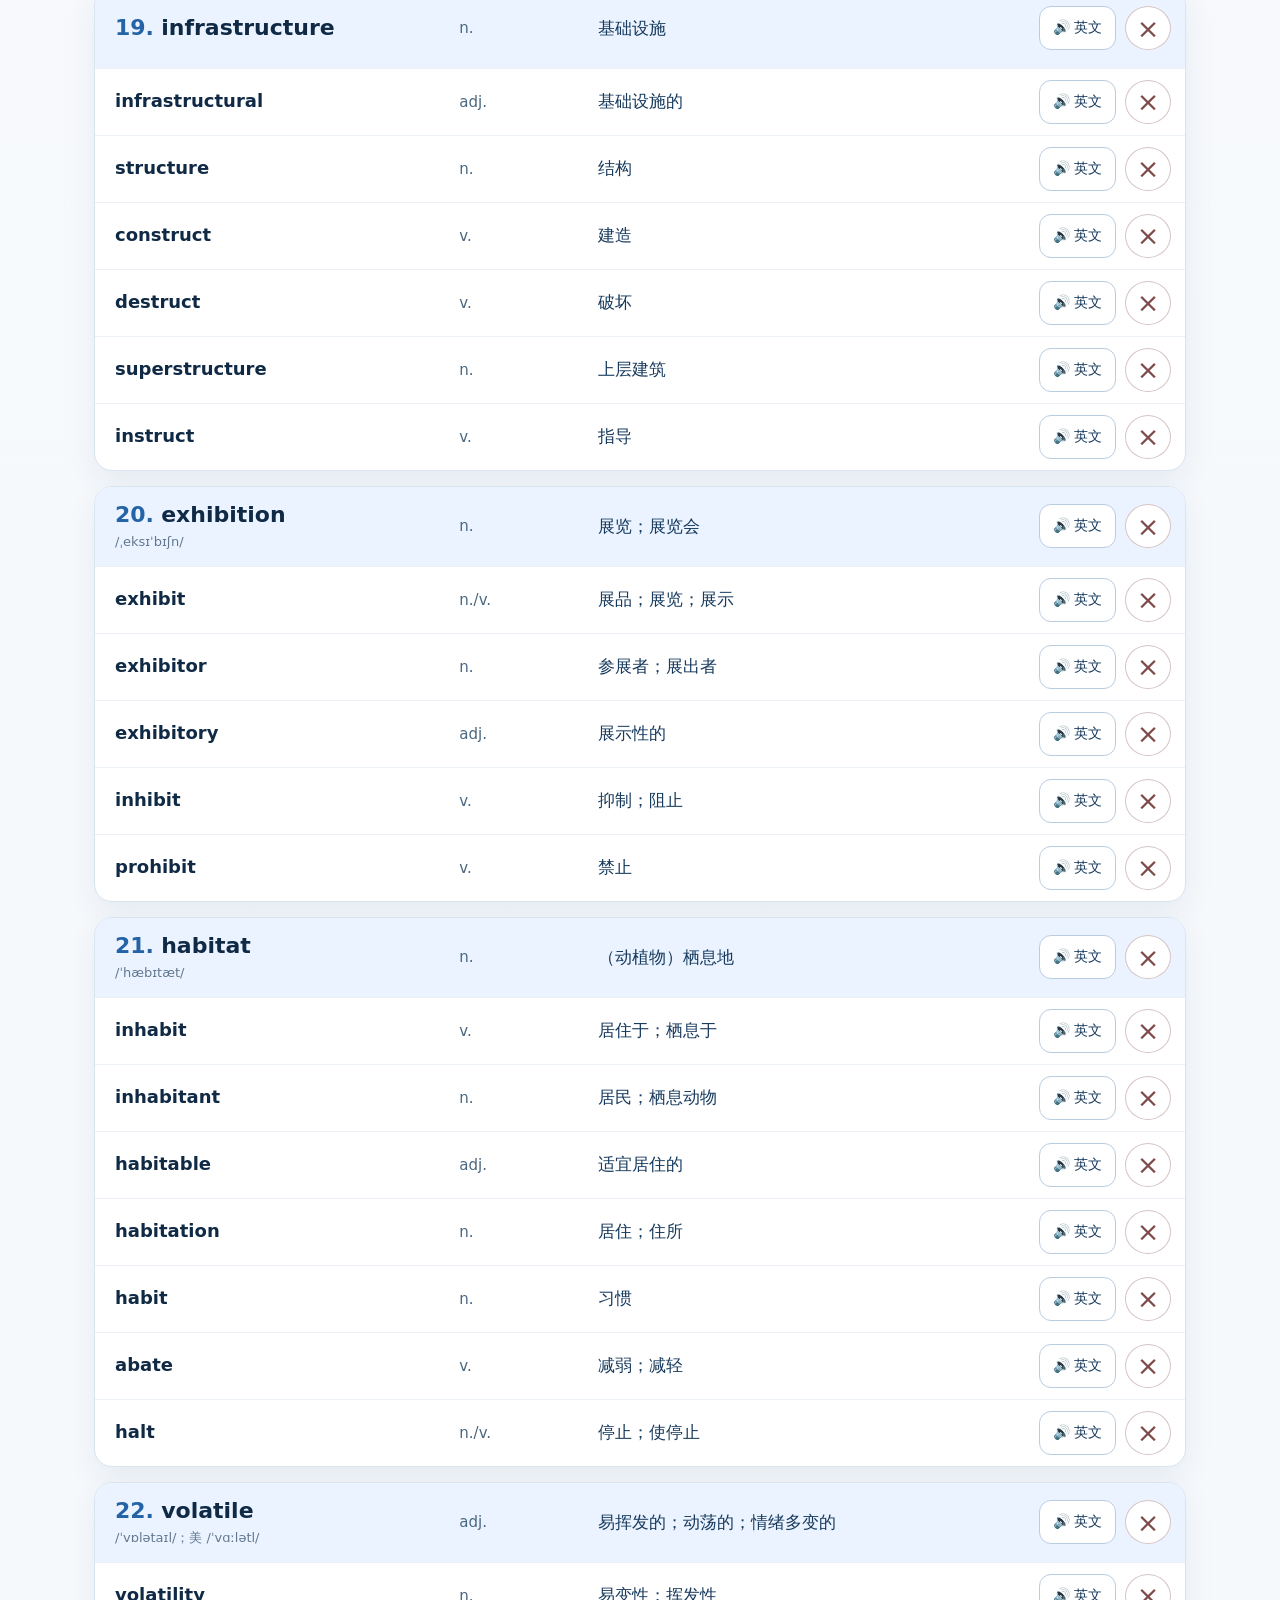
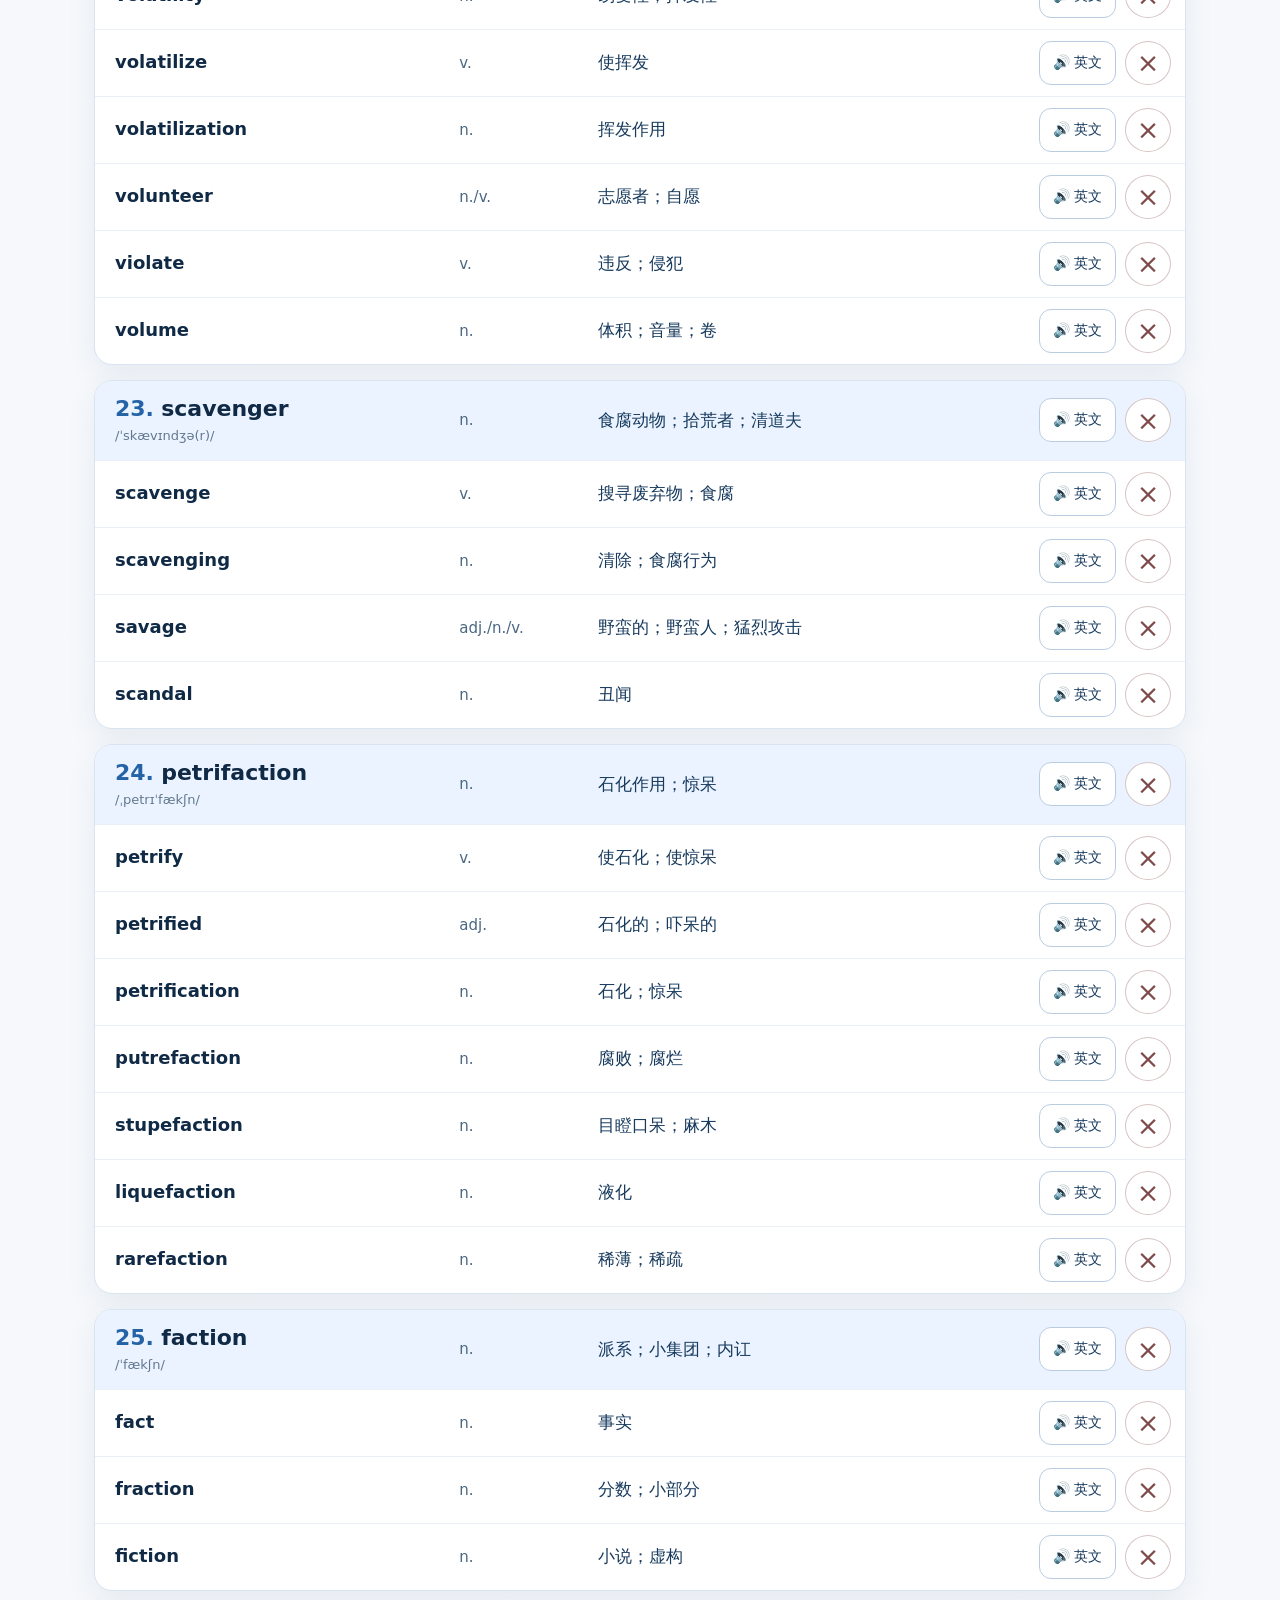
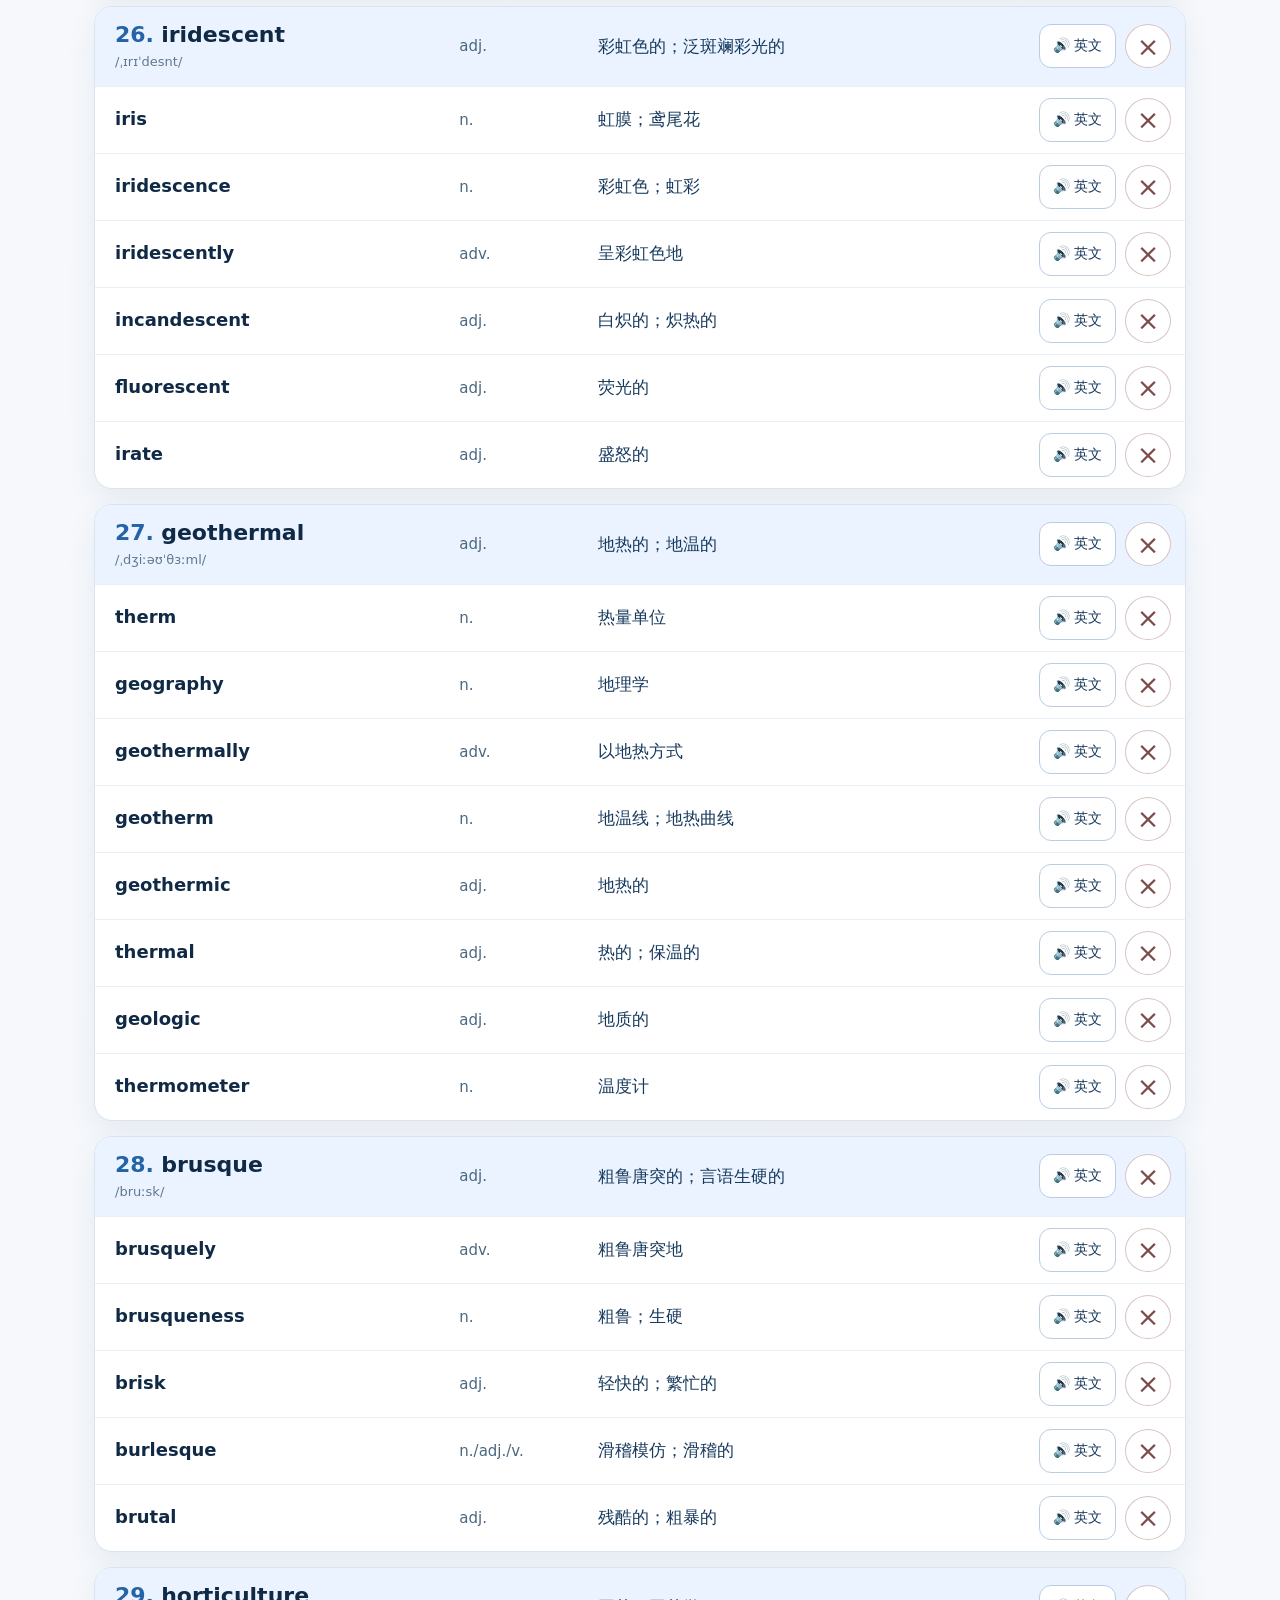
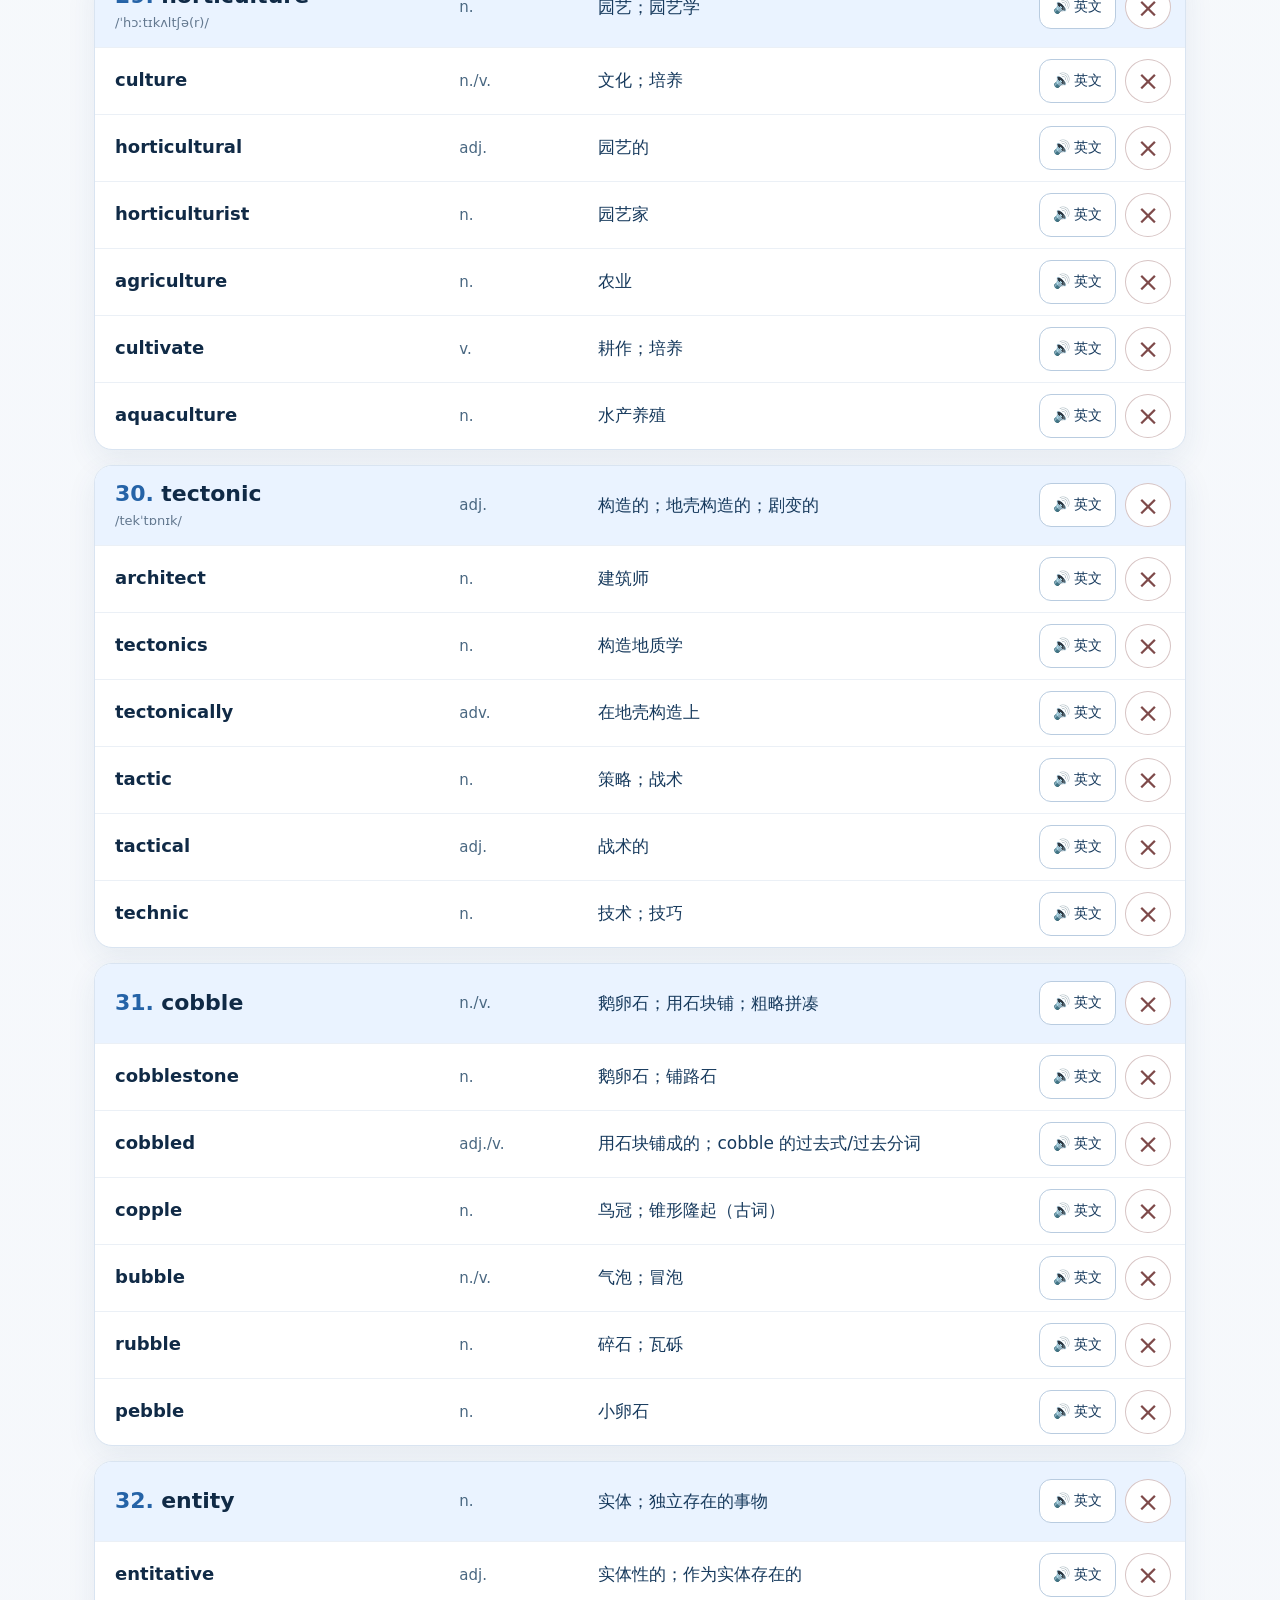
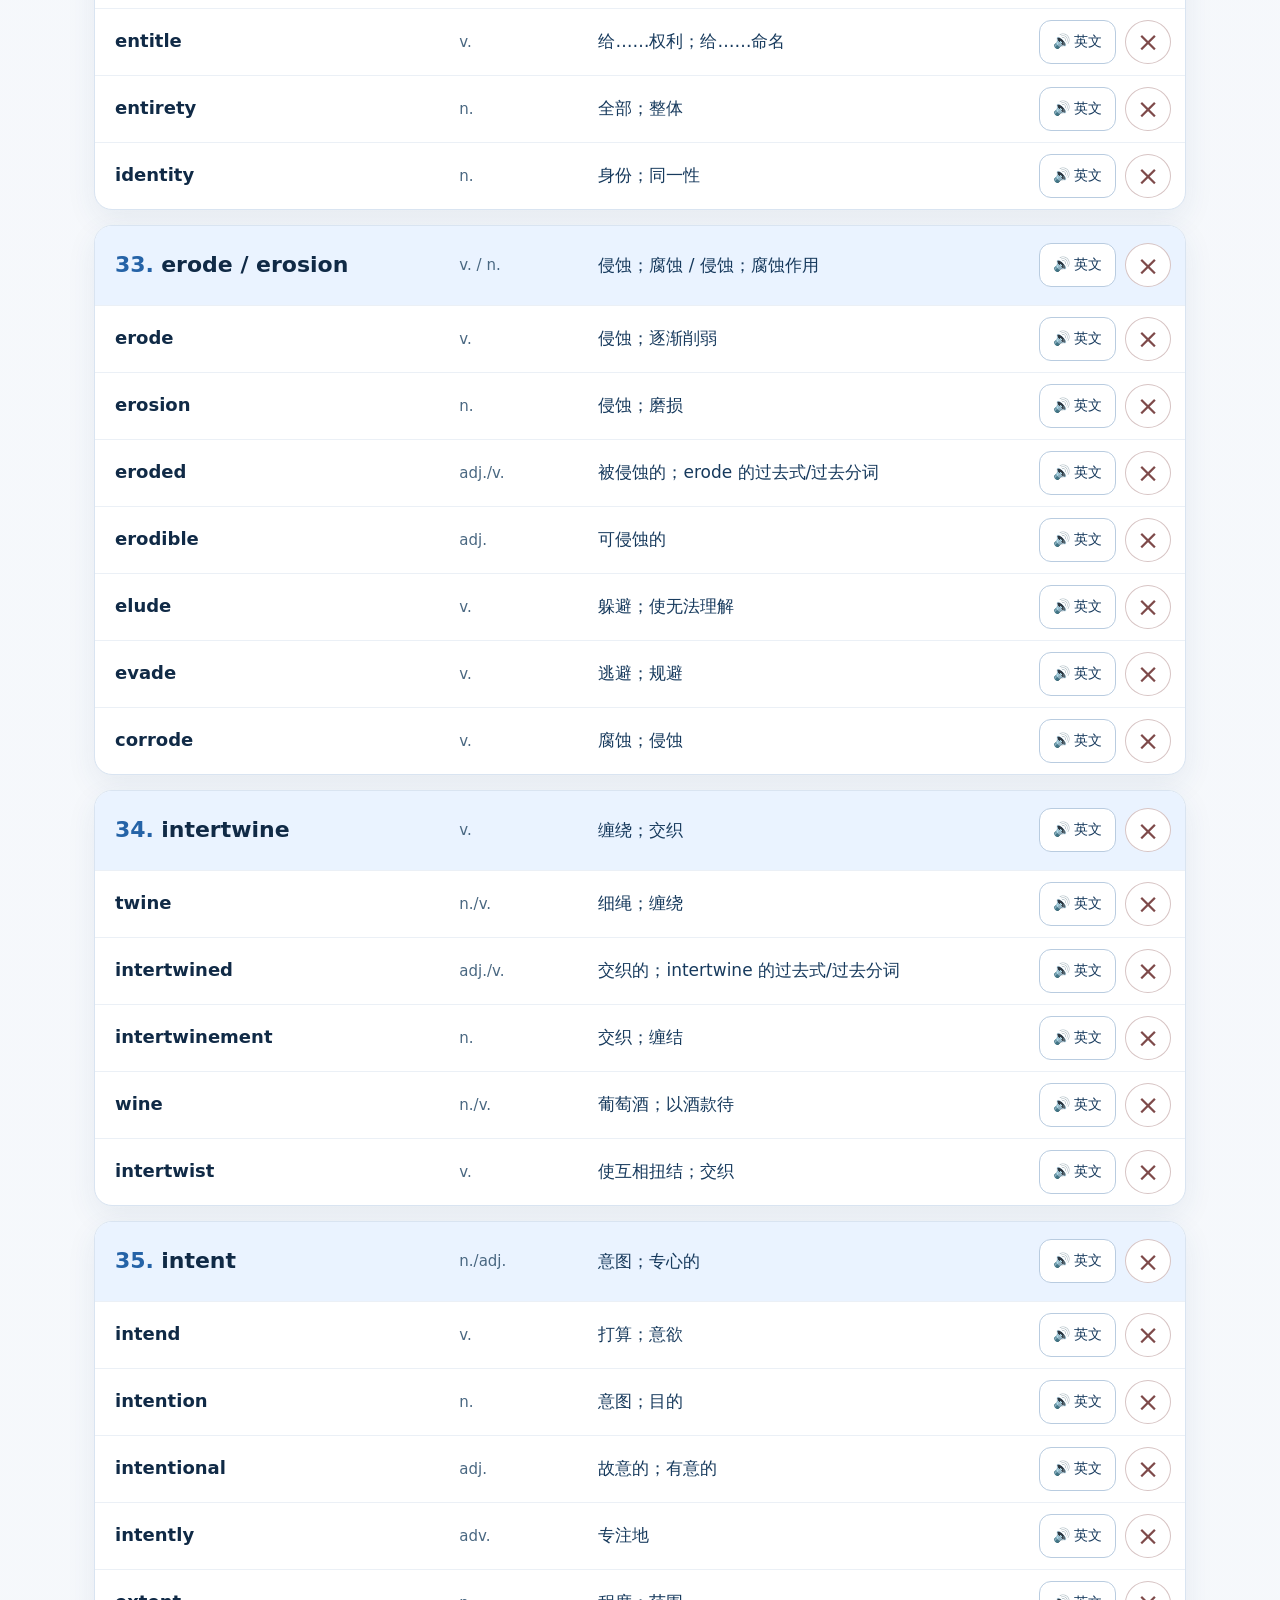
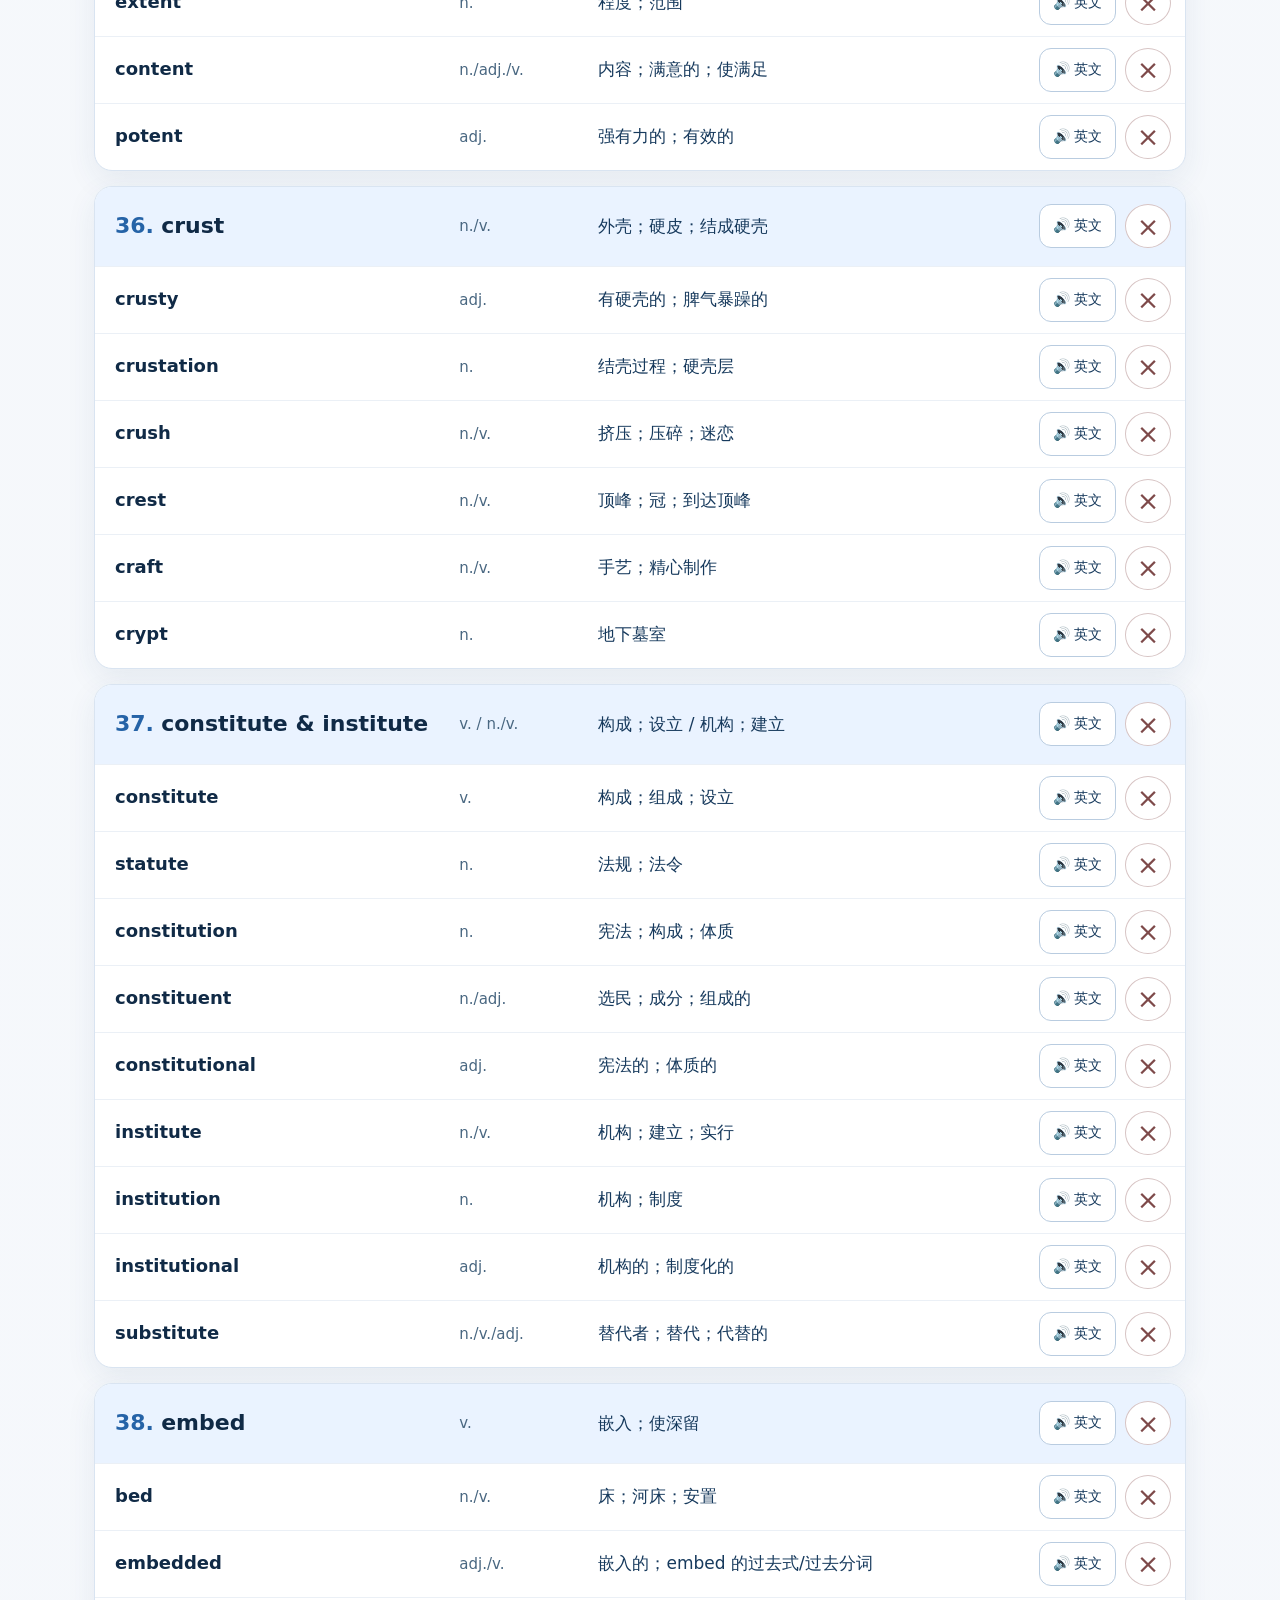
==== commit 60936d85: "Add synced listening lecture vocabulary" ====
--- a/index.html
+++ b/index.html
@@ -4,9 +4,9 @@
   <meta charset="utf-8">
   <meta name="viewport" content="width=device-width, initial-scale=1, viewport-fit=cover">
   <meta name="theme-color" content="#eef4ff">
-  <meta name="description" content="支持手机和电脑云端同步的易混英语单词总结">
-  <meta http-equiv="Content-Security-Policy" content="default-src 'self'; connect-src 'self' https://api.keyval.org; img-src 'self' data:; style-src 'self'; script-src 'self'; object-src 'none'; base-uri 'self'">
-  <title>易混单词总结</title>
+  <meta name="description" content="支持手机和电脑云端同步的英语生词本">
+  <meta http-equiv="Content-Security-Policy" content="default-src 'self'; connect-src 'self' https://api.keyval.org https://api.dictionaryapi.dev; media-src 'self' https://api.dictionaryapi.dev https://ssl.gstatic.com; img-src 'self' data:; style-src 'self'; script-src 'self'; object-src 'none'; base-uri 'self'">
+  <title>英语生词本</title>
   <link rel="stylesheet" href="./style.css">
 </head>
 <body>
@@ -14,24 +14,60 @@
     <header class="page-header">
       <div>
         <p class="eyebrow">WORD BOOK</p>
-        <h1>易混单词总结</h1>
-        <p class="intro">点击发音学习单词；掌握后点右侧 ×，删除状态会自动同步。</p>
+        <h1>英语生词本</h1>
+        <p class="intro">同一网站、同一云端状态，手机和电脑自动同步。</p>
       </div>
-      <div id="summary" class="summary" aria-live="polite"></div>
     </header>
 
-    <div id="sync-status" class="sync-status" role="status" aria-live="polite">
-      <span class="sync-dot" aria-hidden="true"></span>
-      <span id="sync-text">正在读取本地词库…</span>
-    </div>
+    <nav class="site-nav" aria-label="词库切换">
+      <button type="button" class="site-nav-button is-active" data-route="wordbook" aria-current="page">原来的生词本</button>
+      <button type="button" class="site-nav-button" data-route="listening">听力讲座</button>
+    </nav>
 
-    <section id="wordbook" class="wordbook" aria-label="易混单词列表"></section>
+    <section id="wordbook-view" class="page-view" data-view="wordbook">
+      <div id="summary" class="summary" aria-live="polite"></div>
+      <div id="sync-status" class="sync-status" role="status" aria-live="polite">
+        <span class="sync-dot" aria-hidden="true"></span>
+        <span id="sync-text">正在读取本地词库…</span>
+      </div>
+
+      <section id="wordbook" class="wordbook" aria-label="易混单词列表"></section>
+    </section>
+
+    <section id="listening-view" class="page-view listening-view" data-view="listening" hidden>
+      <div class="listening-header">
+        <div>
+          <p class="eyebrow">LISTENING LECTURE</p>
+          <h2>听力讲座</h2>
+        </div>
+        <div class="learning-tabs" role="tablist" aria-label="学习状态">
+          <button type="button" id="unknown-tab" class="learning-tab is-active" data-learning-view="unknown" role="tab" aria-selected="true">
+            未会（<span id="unknown-count">0</span>）
+          </button>
+          <button type="button" id="known-tab" class="learning-tab" data-learning-view="known" role="tab" aria-selected="false">
+            已会（<span id="known-count">0</span>）
+          </button>
+        </div>
+      </div>
+
+      <div id="listening-sync-status" class="sync-status" role="status" aria-live="polite">
+        <span class="sync-dot" aria-hidden="true"></span>
+        <span id="listening-sync-text">打开“听力讲座”后将读取云端学习状态</span>
+      </div>
+
+      <div id="listening-list" class="listening-list" role="tabpanel" aria-live="polite"></div>
+    </section>
+
     <noscript><p class="empty-state">请启用 JavaScript 后使用词库。</p></noscript>
   </main>
 
   <script src="./data.js"></script>
+  <script src="./listening-data.js"></script>
   <script src="./config.js"></script>
+  <script src="./audio.js"></script>
   <script src="./sync.js"></script>
+  <script src="./listening-sync.js"></script>
   <script src="./app.js"></script>
+  <script src="./listening.js"></script>
 </body>
 </html>
--- a/style.css
+++ b/style.css
@@ -63,10 +63,41 @@
 
 .summary {
   flex: 0 0 auto;
+  margin: 0 4px 10px;
   color: var(--muted);
   font-size: 14px;
   white-space: nowrap;
 }
+
+.site-nav {
+  display: grid;
+  grid-template-columns: 1fr 1fr;
+  gap: 6px;
+  margin-bottom: 14px;
+  padding: 5px;
+  border: 1px solid var(--line);
+  border-radius: 14px;
+  background: rgba(255, 255, 255, 0.9);
+}
+
+.site-nav-button {
+  min-height: 46px;
+  border: 0;
+  border-radius: 10px;
+  background: transparent;
+  color: var(--muted);
+  font-weight: 720;
+  cursor: pointer;
+  touch-action: manipulation;
+}
+
+.site-nav-button.is-active {
+  background: #173a5d;
+  color: #fff;
+  box-shadow: 0 4px 12px rgba(23, 58, 93, 0.18);
+}
+
+.page-view[hidden] { display: none !important; }
 
 .sync-status {
   position: sticky;
@@ -202,11 +233,176 @@
   text-align: center;
 }
 
+.listening-header {
+  display: flex;
+  align-items: end;
+  justify-content: space-between;
+  gap: 20px;
+  margin: 4px 4px 14px;
+}
+
+.listening-header h2 {
+  margin: 0;
+  font-size: clamp(25px, 3vw, 34px);
+  line-height: 1.2;
+}
+
+.learning-tabs {
+  display: grid;
+  grid-template-columns: 1fr 1fr;
+  min-width: 330px;
+  padding: 4px;
+  border: 1px solid var(--line);
+  border-radius: 12px;
+  background: #fff;
+}
+
+.learning-tab {
+  min-height: 44px;
+  border: 0;
+  border-radius: 9px;
+  background: transparent;
+  color: var(--muted);
+  font-weight: 720;
+  cursor: pointer;
+  touch-action: manipulation;
+}
+
+.learning-tab.is-active {
+  background: var(--main);
+  color: #174f88;
+}
+
+.listening-list {
+  overflow: hidden;
+  border: 1px solid var(--line);
+  border-radius: 14px;
+  background: #fff;
+  box-shadow: var(--shadow);
+}
+
+.listening-row {
+  display: grid;
+  grid-template-columns: minmax(190px, 1.1fr) minmax(135px, 0.85fr) minmax(0, 1.65fr) 48px minmax(56px, auto);
+  gap: 12px;
+  align-items: center;
+  min-height: 58px;
+  padding: 7px 10px 7px 14px;
+  border-top: 1px solid #e8eef5;
+}
+
+.listening-row:first-child { border-top: 0; }
+.listening-row:hover { background: #f8fbff; }
+
+.listening-primary {
+  display: flex;
+  min-width: 0;
+  gap: 8px;
+  align-items: baseline;
+}
+
+.listening-number {
+  flex: 0 0 2.3em;
+  color: var(--muted);
+  font-size: 13px;
+  text-align: right;
+}
+
+.listening-word {
+  min-width: 0;
+  overflow-wrap: anywhere;
+  color: var(--ink);
+  font-size: 17px;
+  font-weight: 730;
+  line-height: 1.3;
+}
+
+.listening-phonetic {
+  min-width: 0;
+  overflow-wrap: anywhere;
+  color: #657991;
+  font-family: Arial, "Noto Sans", sans-serif;
+  font-size: 14px;
+  line-height: 1.35;
+}
+
+.listening-details {
+  display: grid;
+  grid-template-columns: minmax(58px, auto) minmax(0, 1fr);
+  gap: 8px;
+  align-items: baseline;
+  min-width: 0;
+}
+
+.listening-pos {
+  color: #557087;
+  font-size: 13px;
+  white-space: nowrap;
+}
+
+.listening-meaning {
+  min-width: 0;
+  overflow-wrap: anywhere;
+  color: #173a5d;
+  font-size: 15px;
+  line-height: 1.4;
+}
+
+.listening-action {
+  min-height: 44px;
+  border: 1px solid #b9cce0;
+  border-radius: 11px;
+  background: #fff;
+  color: #173a5d;
+  cursor: pointer;
+  touch-action: manipulation;
+}
+
+.listening-action:focus-visible {
+  outline: 3px solid rgba(37, 99, 167, 0.28);
+  outline-offset: 2px;
+}
+
+.listening-audio {
+  width: 48px;
+  padding: 0;
+  font-size: 18px;
+}
+
+.listening-audio[aria-busy="true"] { opacity: 0.55; }
+
+.listening-status-action {
+  min-width: 56px;
+  padding: 0 8px;
+  border-color: #d7c4c4;
+  color: #854c4c;
+  font-size: 14px;
+}
+
+.listening-status-action[data-next-status="known"] {
+  font-size: 25px;
+  line-height: 1;
+}
+
+.listening-status-action:hover,
+.listening-status-action:active {
+  background: #fff1f1;
+  border-color: #e6a5a5;
+  color: var(--danger);
+}
+
+.listening-empty {
+  margin: 14px;
+  box-shadow: none;
+}
+
 @media (max-width: 720px) {
   .page-shell { padding-left: 8px; padding-right: 8px; }
   .page-header { display: block; padding: 4px 5px 16px; }
-  .summary { margin-top: 10px; white-space: normal; }
+  .summary { margin: 0 5px 9px; white-space: normal; }
   .intro { font-size: 14px; line-height: 1.5; }
+  .site-nav { margin-bottom: 11px; }
+  .site-nav-button { min-height: 48px; }
   .sync-status { margin-bottom: 10px; border-radius: 11px; }
   .wordbook { gap: 10px; }
   .word-group { border-radius: 14px; }
@@ -229,6 +425,58 @@
   .speak-button { width: 48px; min-width: 48px; padding: 0; font-size: 0; }
   .speak-button::after { content: "🔊"; font-size: 18px; }
   .delete-button { width: 48px; min-width: 48px; min-height: 48px; }
+
+  .listening-header {
+    display: block;
+    margin: 4px 5px 10px;
+  }
+  .learning-tabs {
+    width: 100%;
+    min-width: 0;
+    margin-top: 12px;
+  }
+  .learning-tab { min-height: 48px; }
+  .listening-list { border-radius: 12px; }
+  .listening-row {
+    grid-template-columns: minmax(0, 1fr) 48px 64px;
+    grid-template-rows: auto auto auto;
+    gap: 3px 7px;
+    min-height: 91px;
+    padding: 9px 8px 9px 7px;
+  }
+  .listening-row:hover { background: #fff; }
+  .listening-primary { grid-column: 1; grid-row: 1; gap: 6px; }
+  .listening-number { flex-basis: 2.45em; font-size: 12px; }
+  .listening-word { font-size: 16px; }
+  .listening-phonetic {
+    grid-column: 1;
+    grid-row: 2;
+    padding-left: 2.9em;
+    font-size: 13px;
+  }
+  .listening-details {
+    grid-column: 1;
+    grid-row: 3;
+    display: flex;
+    gap: 7px;
+    padding-left: 2.45em;
+  }
+  .listening-pos { flex: 0 0 auto; font-size: 12px; }
+  .listening-meaning { font-size: 14px; line-height: 1.35; }
+  .listening-audio {
+    grid-column: 2;
+    grid-row: 1 / 4;
+    align-self: center;
+    min-height: 48px;
+  }
+  .listening-status-action {
+    grid-column: 3;
+    grid-row: 1 / 4;
+    align-self: center;
+    min-width: 64px;
+    min-height: 48px;
+    padding: 0 5px;
+  }
 }
 
 @media (prefers-reduced-motion: reduce) {
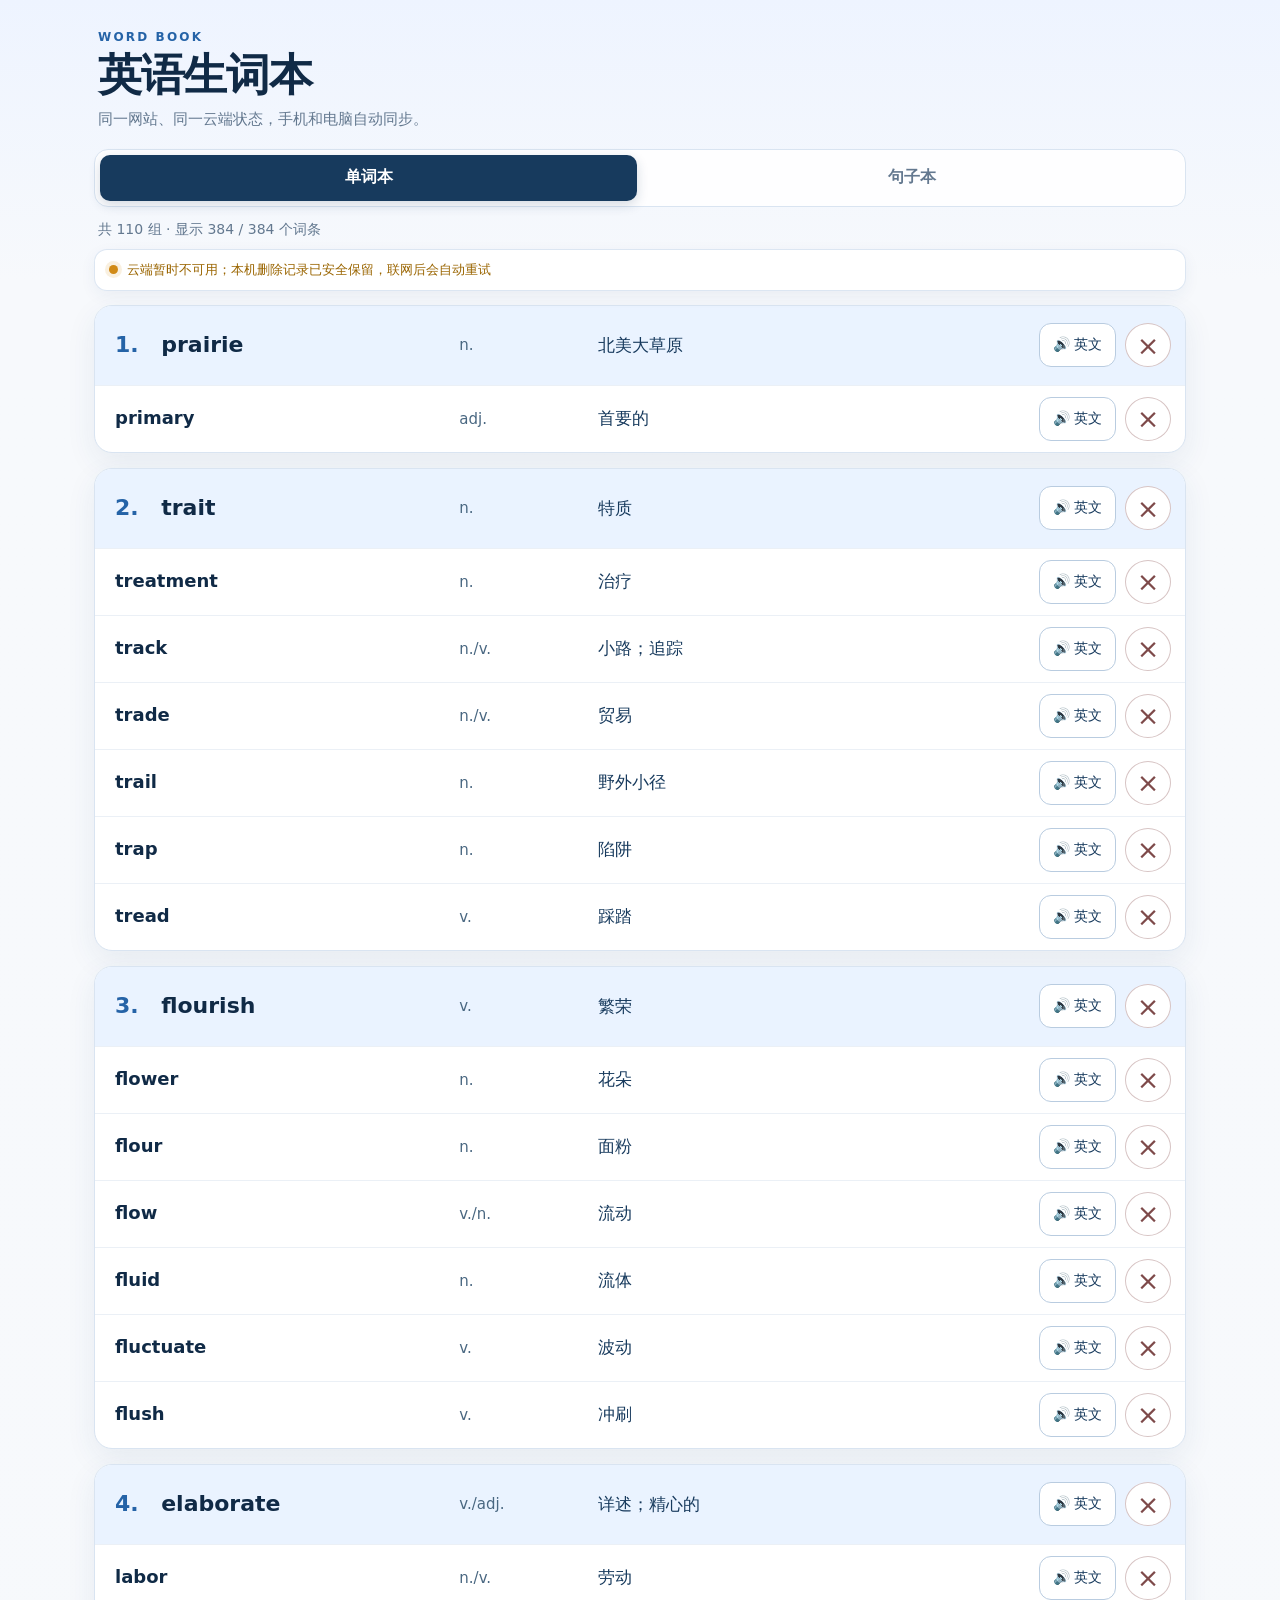
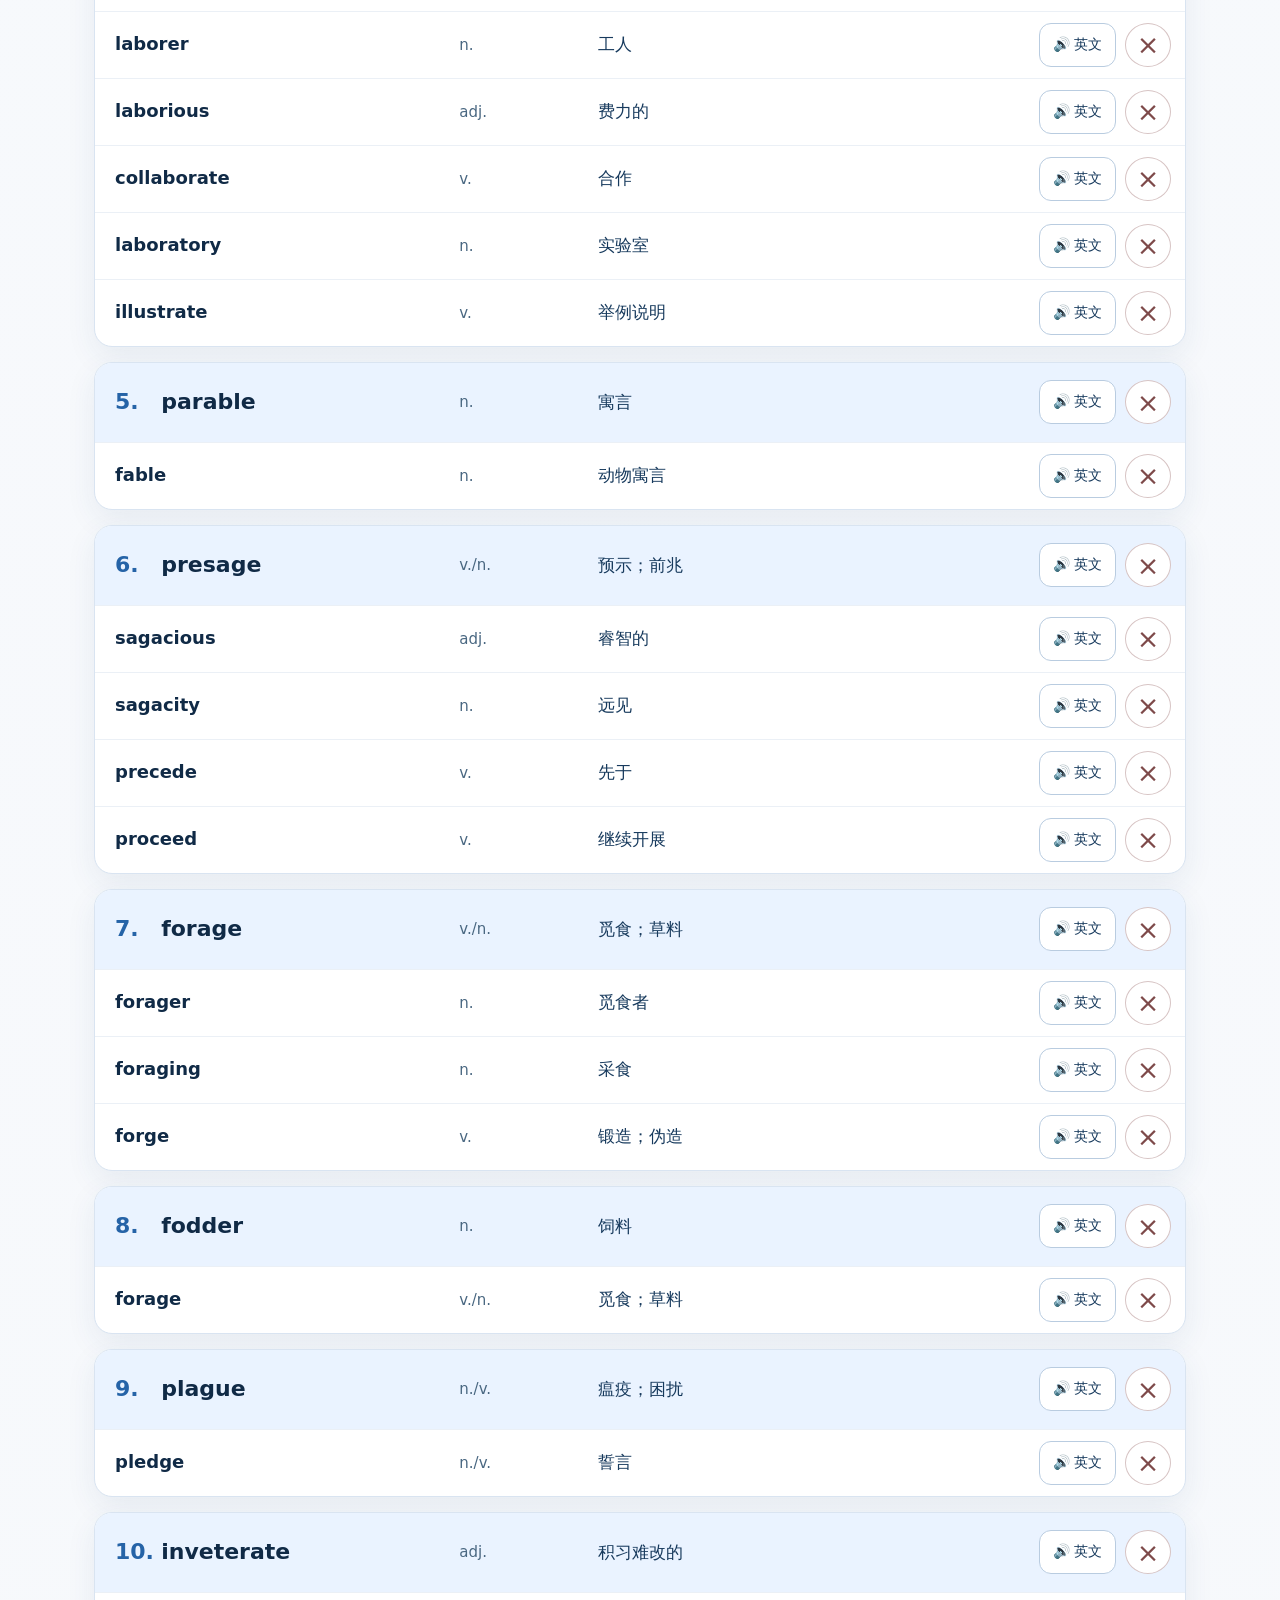
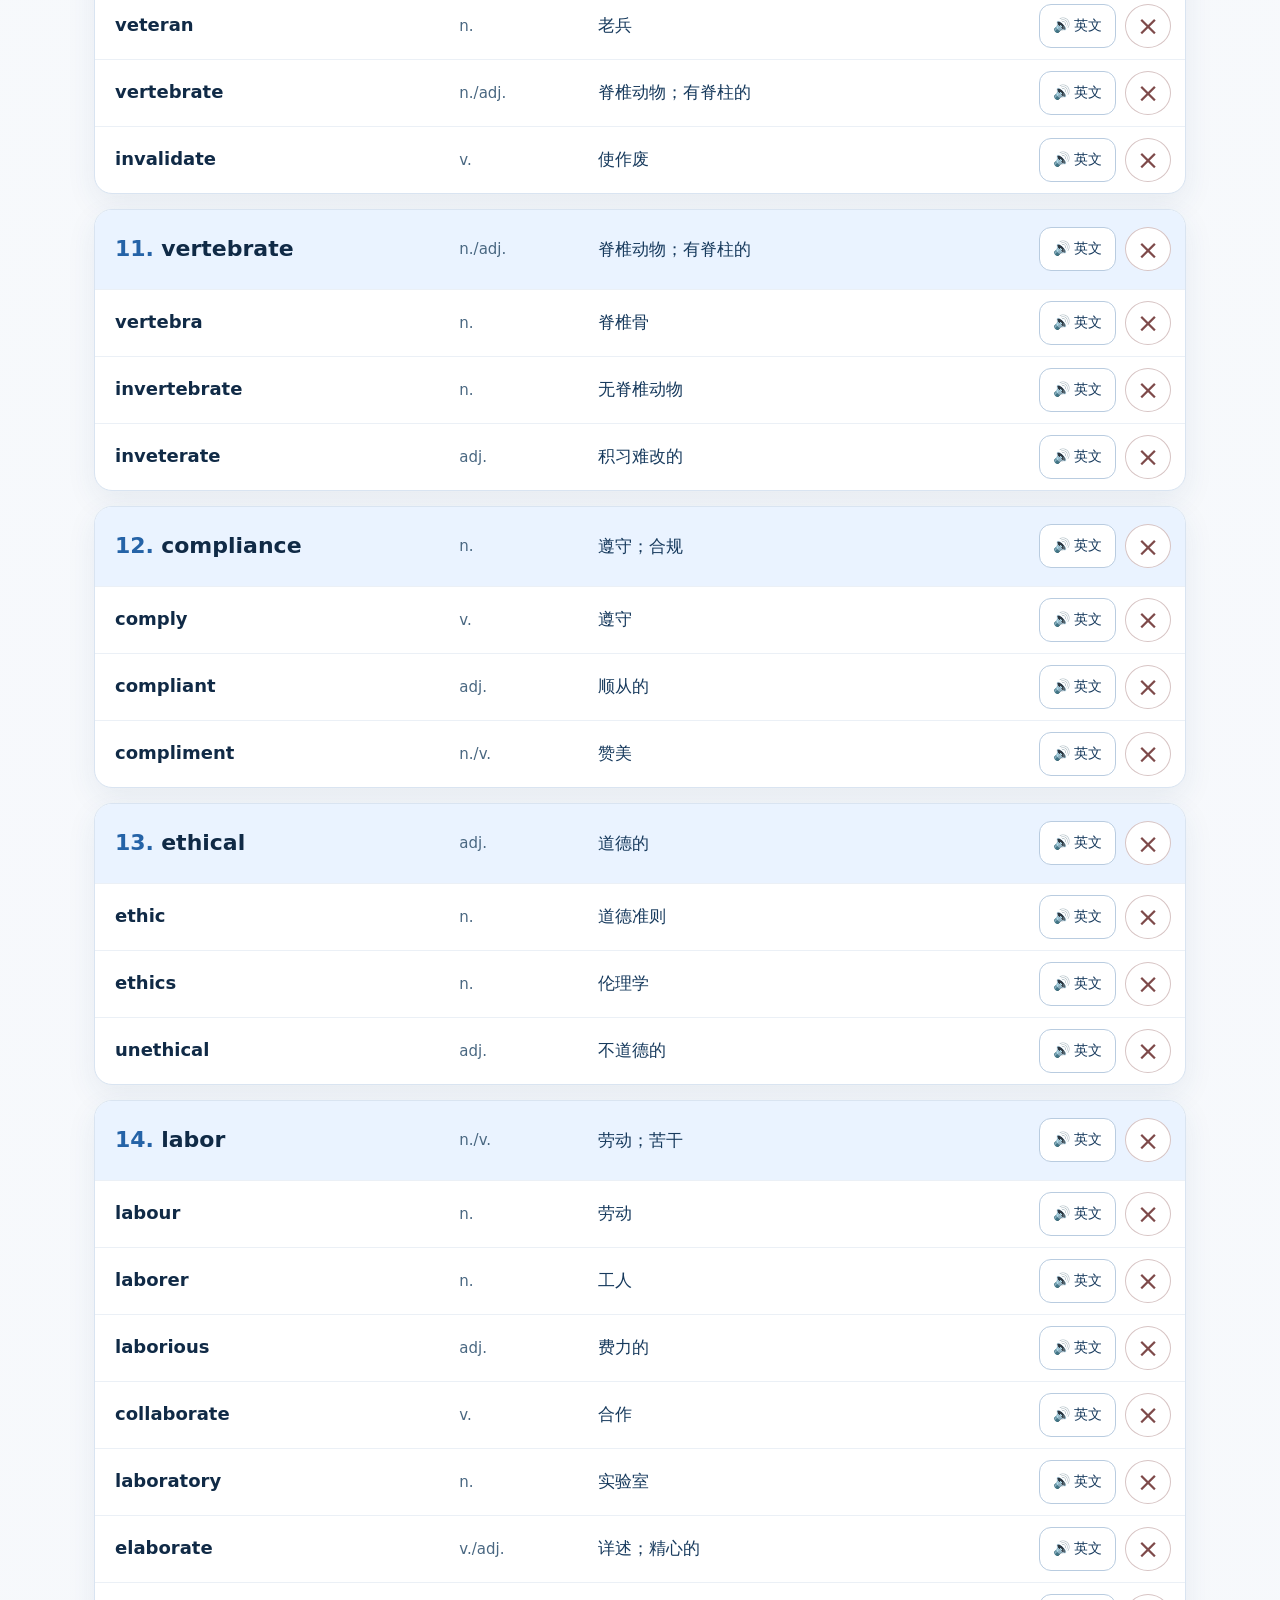
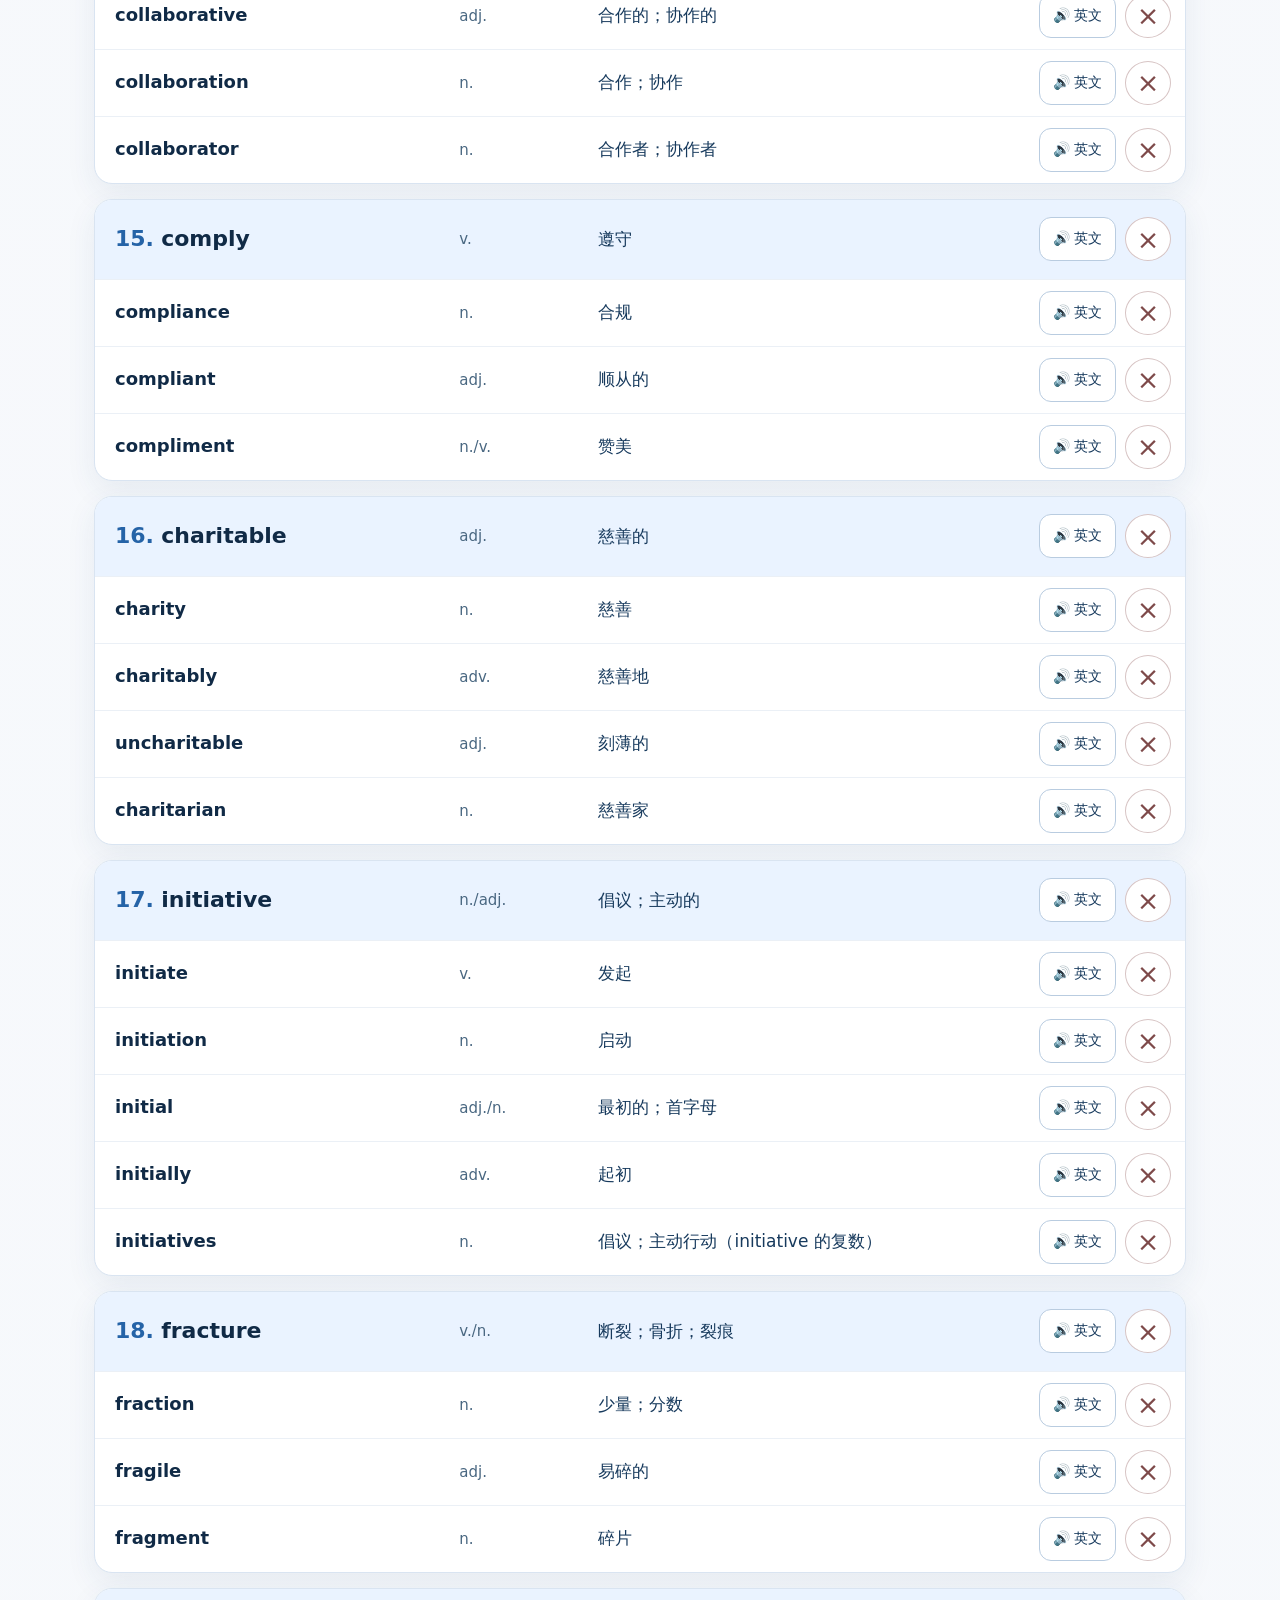
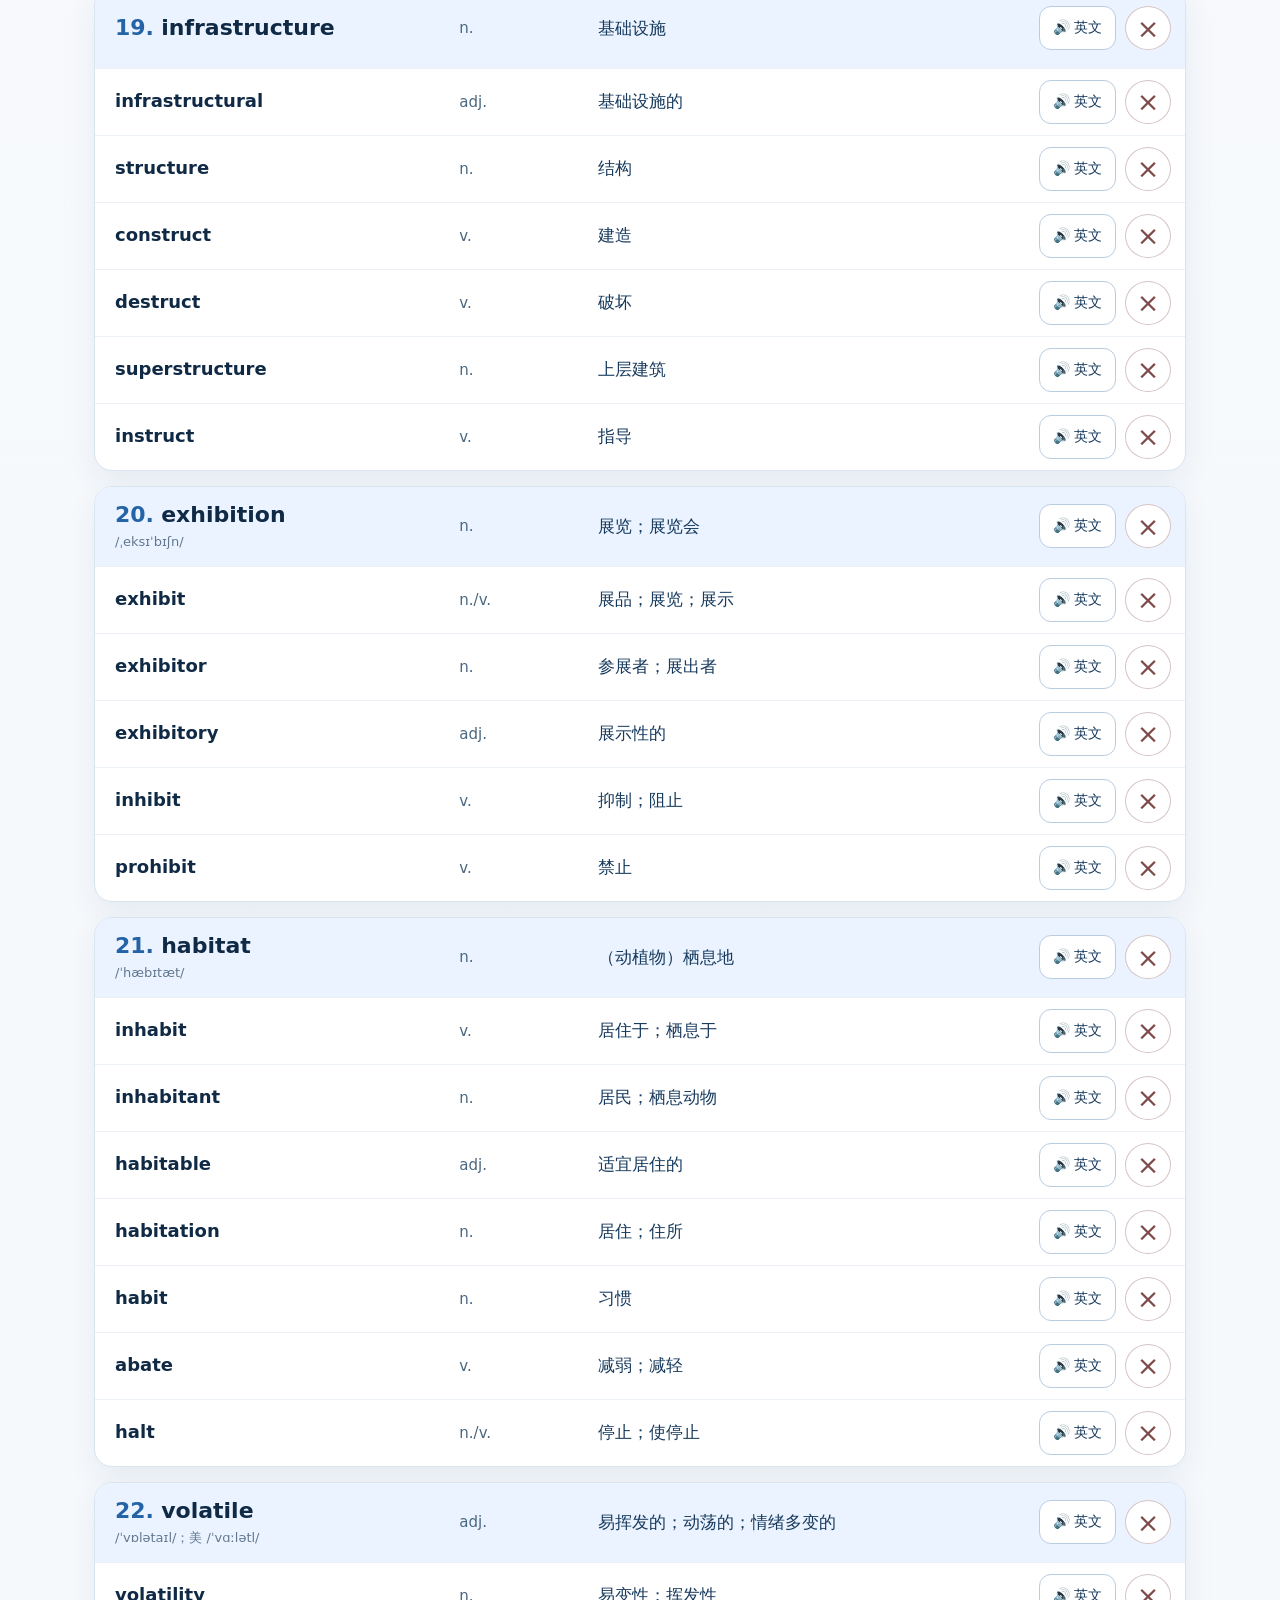
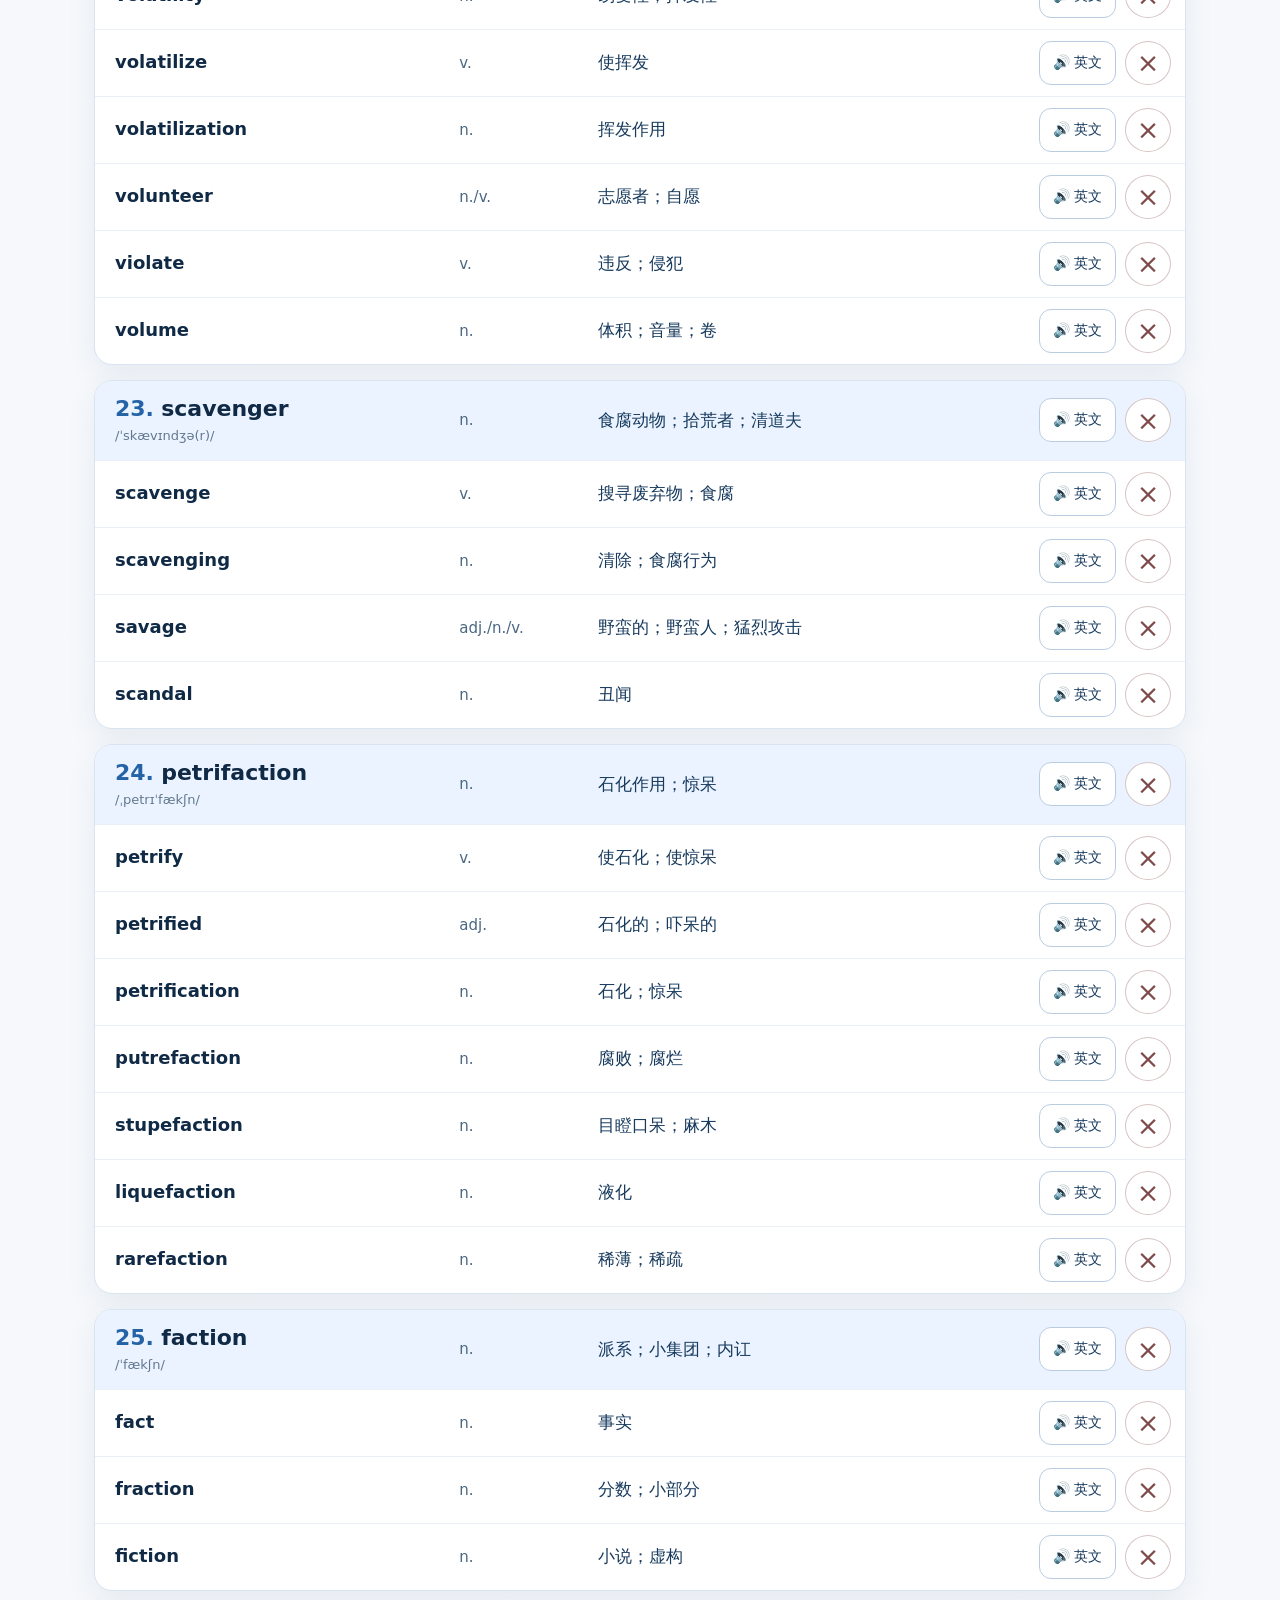
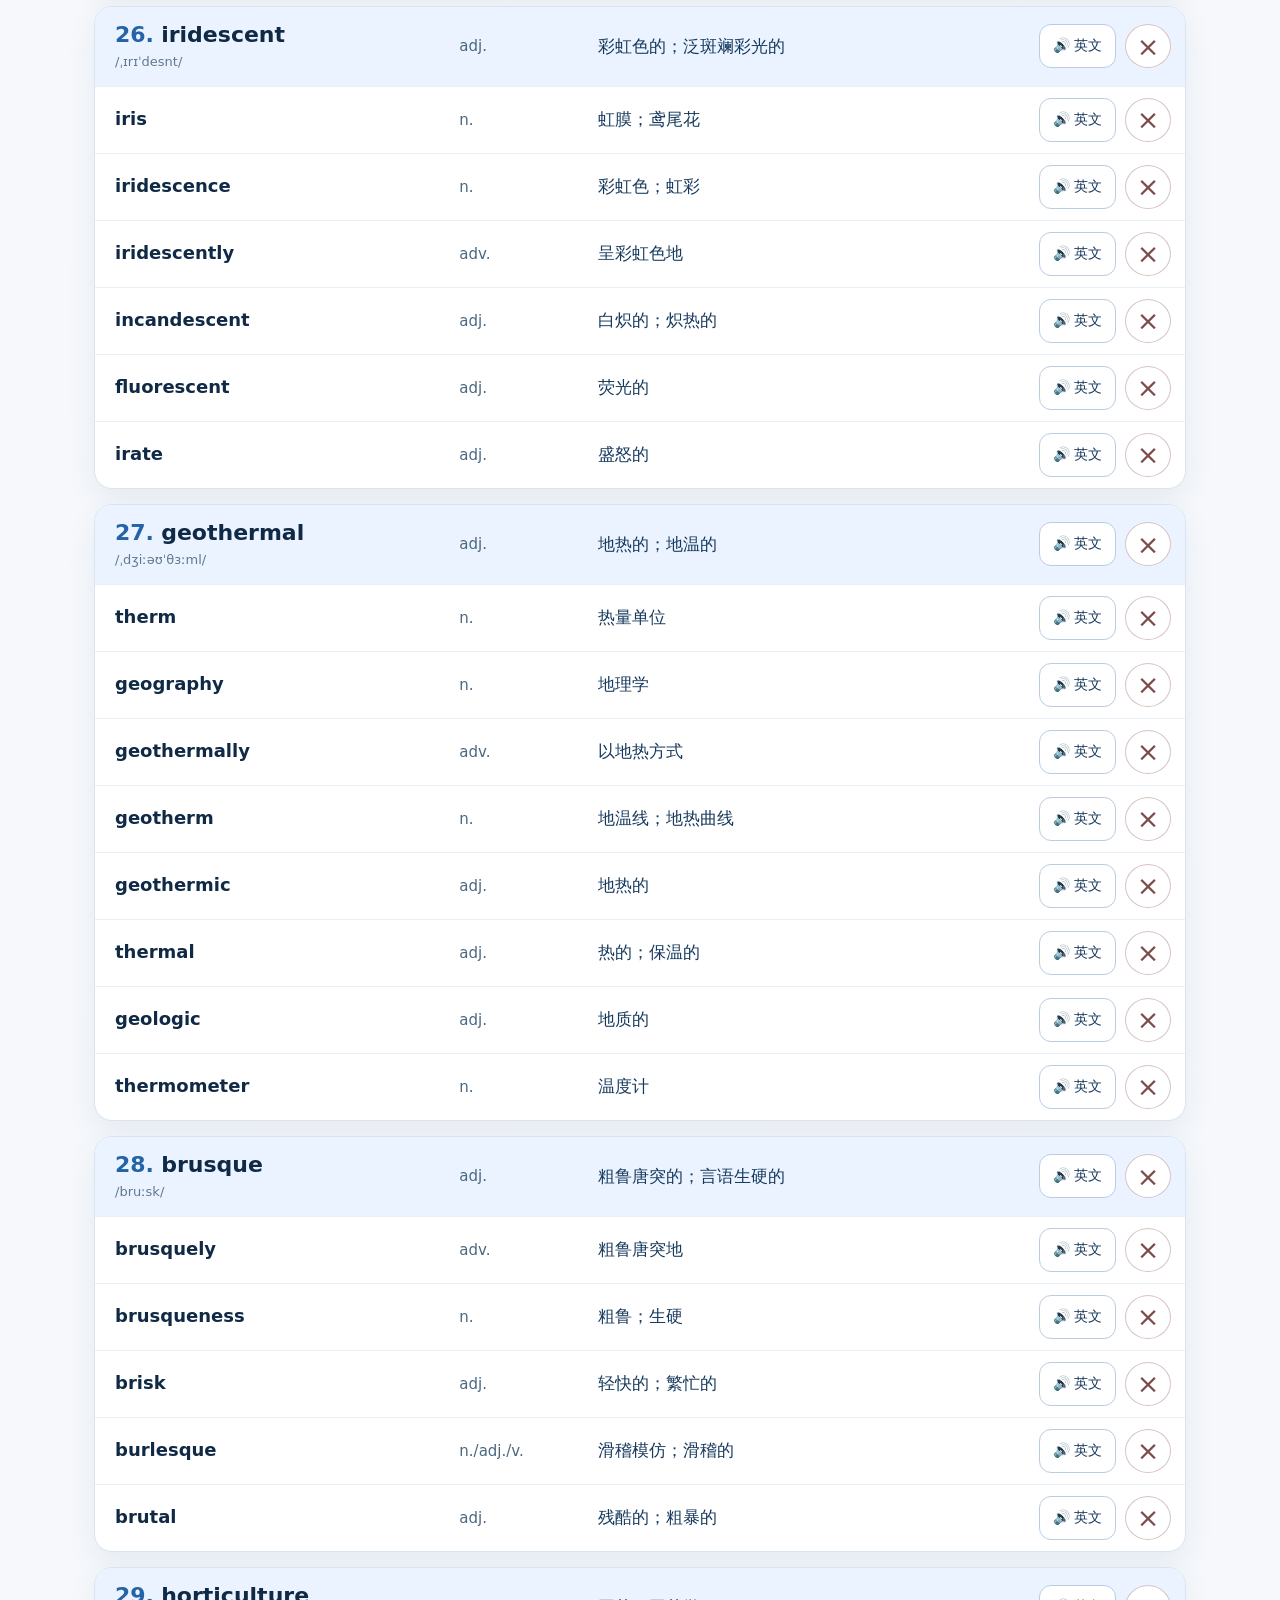
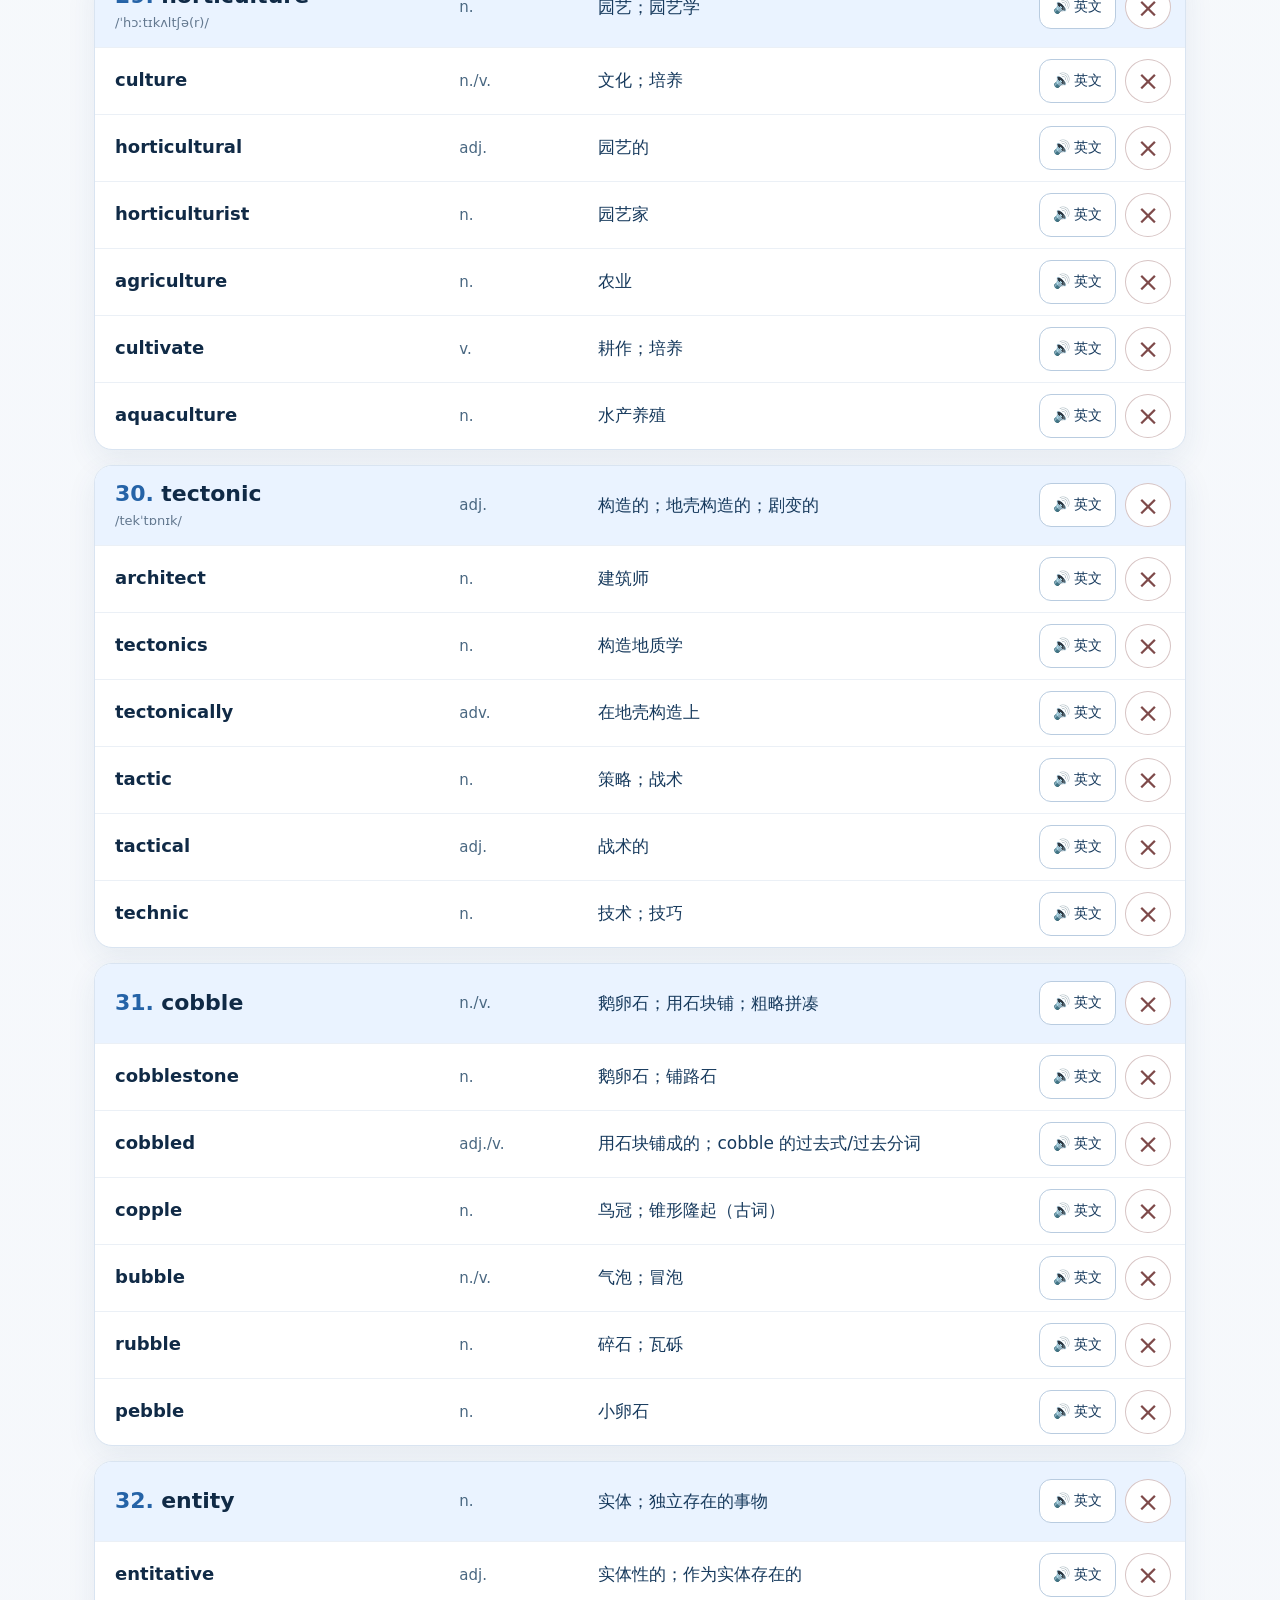
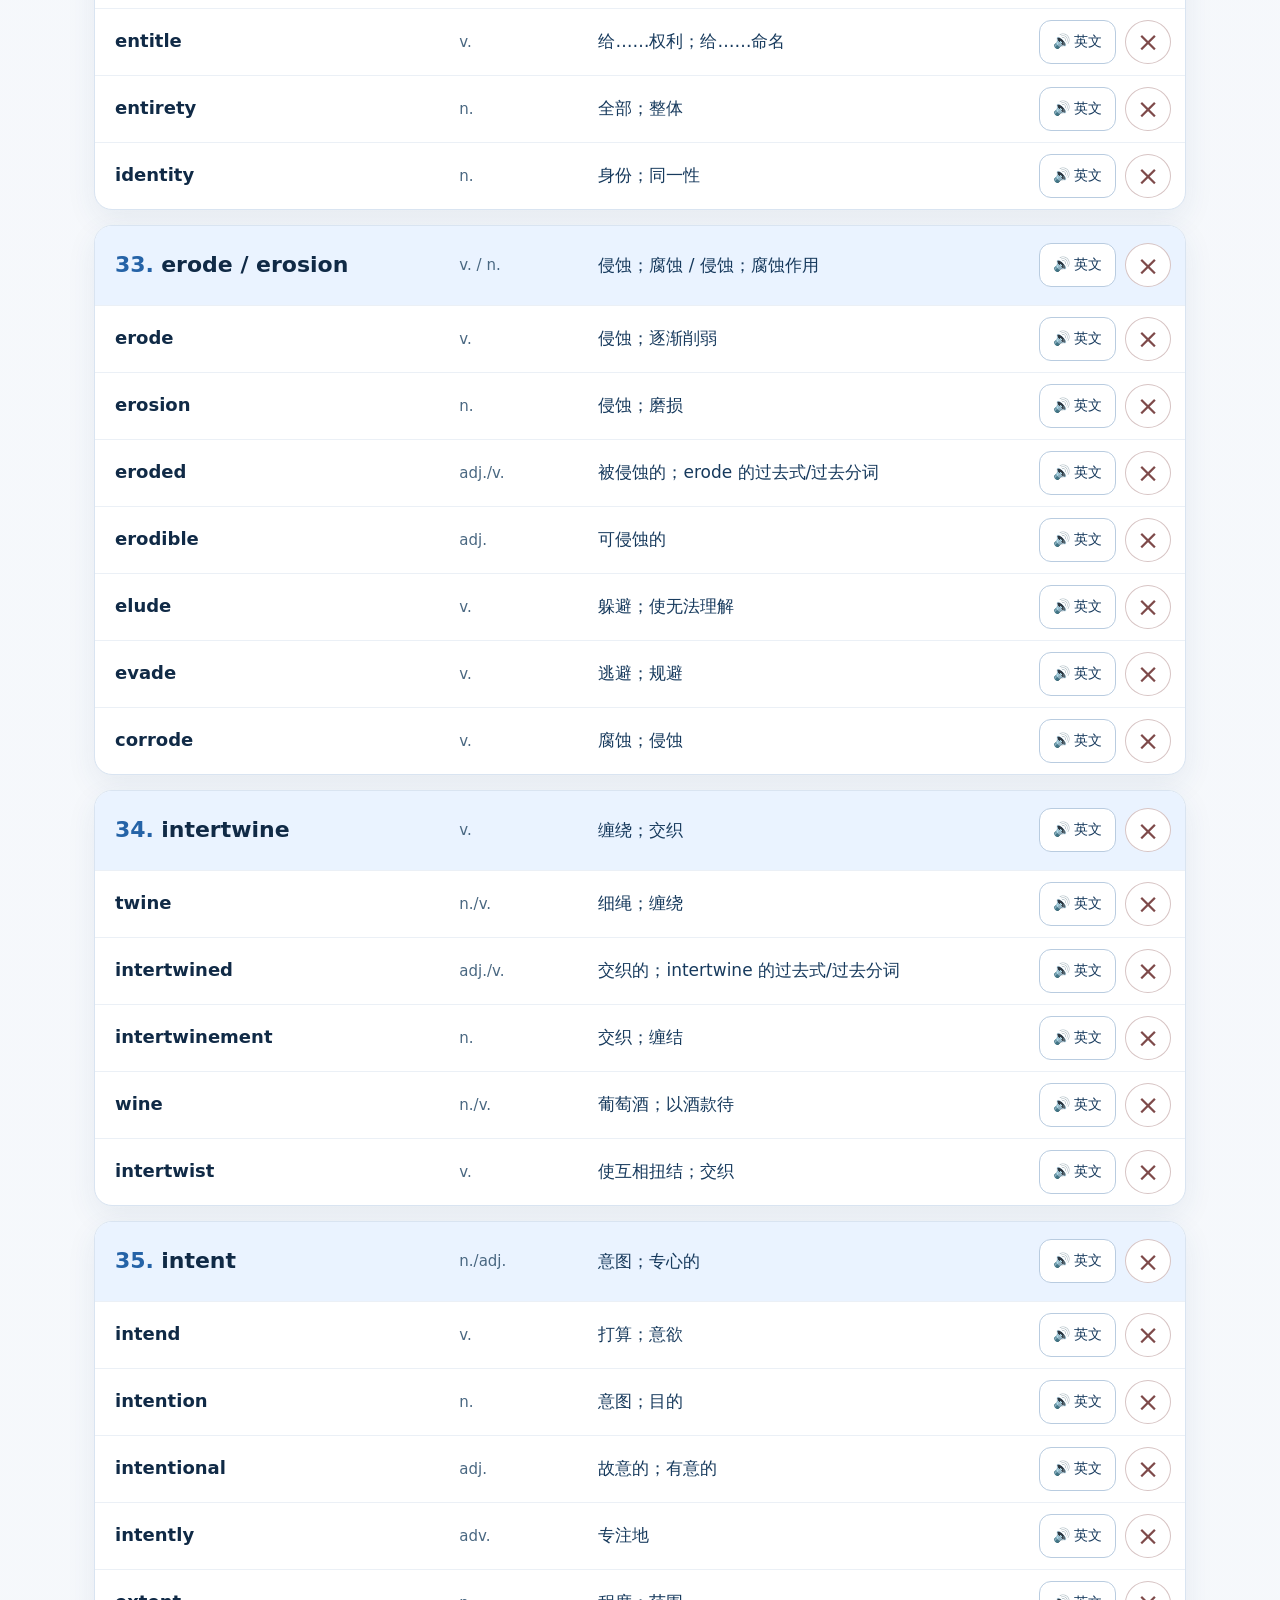
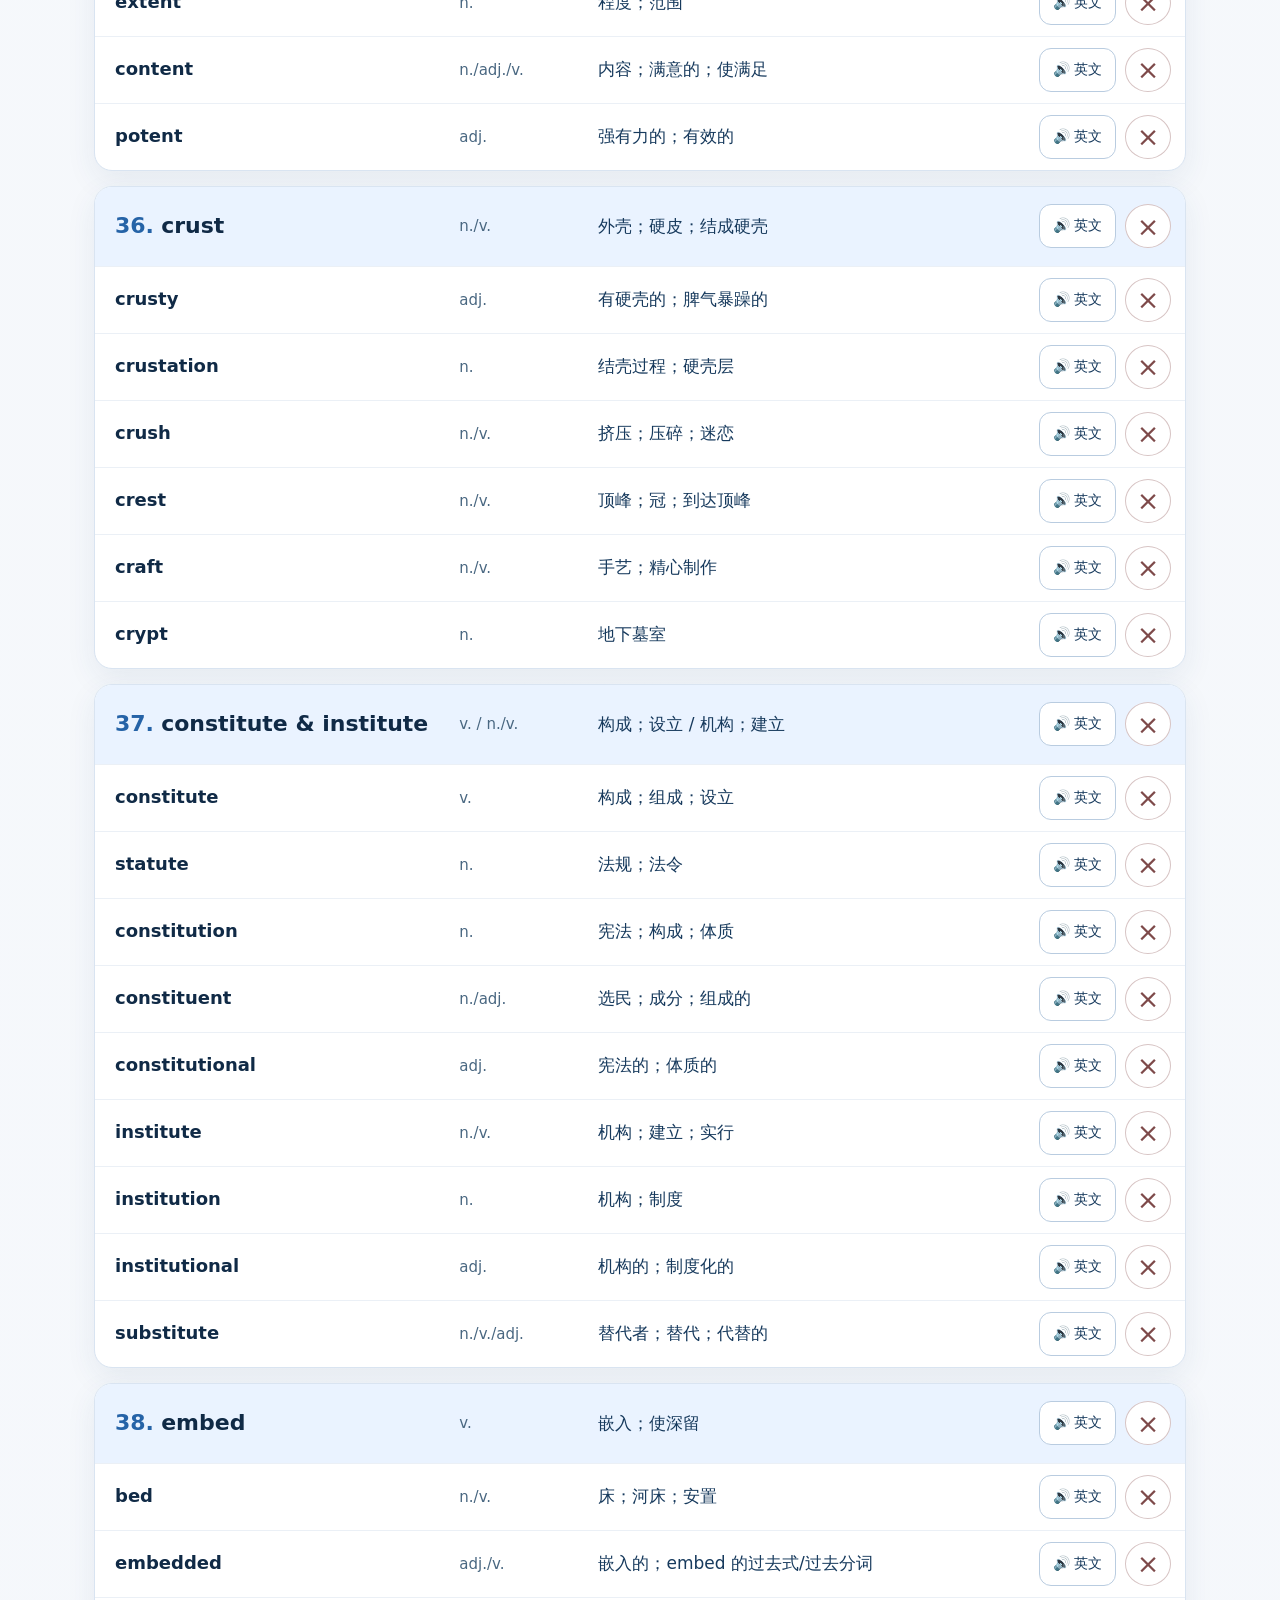
==== commit b764c9ce: "Rename wordbook navigation" ====
--- a/index.html
+++ b/index.html
@@ -20,8 +20,8 @@
     </header>
 
     <nav class="site-nav" aria-label="词库切换">
-      <button type="button" class="site-nav-button is-active" data-route="wordbook" aria-current="page">原来的生词本</button>
-      <button type="button" class="site-nav-button" data-route="listening">听力讲座</button>
+      <button type="button" class="site-nav-button is-active" data-route="wordbook" aria-current="page">单词本</button>
+      <button type="button" class="site-nav-button" data-route="listening">句子本</button>
     </nav>
 
     <section id="wordbook-view" class="page-view" data-view="wordbook">
@@ -37,8 +37,8 @@
     <section id="listening-view" class="page-view listening-view" data-view="listening" hidden>
       <div class="listening-header">
         <div>
-          <p class="eyebrow">LISTENING LECTURE</p>
-          <h2>听力讲座</h2>
+          <p class="eyebrow">SENTENCE BOOK</p>
+          <h2>句子本</h2>
         </div>
         <div class="learning-tabs" role="tablist" aria-label="学习状态">
           <button type="button" id="unknown-tab" class="learning-tab is-active" data-learning-view="unknown" role="tab" aria-selected="true">
@@ -52,7 +52,11 @@
 
       <div id="listening-sync-status" class="sync-status" role="status" aria-live="polite">
         <span class="sync-dot" aria-hidden="true"></span>
-        <span id="listening-sync-text">打开“听力讲座”后将读取云端学习状态</span>
+        <span id="listening-sync-text">打开“句子本”后将读取云端学习状态</span>
+      </div>
+
+      <div id="meaning-sync-status" class="meaning-sync-status" role="status" aria-live="polite">
+        <span id="meaning-sync-text">中文释义支持点击 ✎ 后编辑，并自动同步到手机和电脑</span>
       </div>
 
       <div id="listening-list" class="listening-list" role="tabpanel" aria-live="polite"></div>
@@ -67,6 +71,7 @@
   <script src="./audio.js"></script>
   <script src="./sync.js"></script>
   <script src="./listening-sync.js"></script>
+  <script src="./listening-meaning-sync.js"></script>
   <script src="./app.js"></script>
   <script src="./listening.js"></script>
 </body>
--- a/style.css
+++ b/style.css
@@ -340,13 +340,94 @@
   white-space: nowrap;
 }
 
+.listening-meaning-wrap {
+  display: flex;
+  align-items: center;
+  gap: 6px;
+  min-width: 0;
+}
+
 .listening-meaning {
+  flex: 1 1 auto;
   min-width: 0;
   overflow-wrap: anywhere;
   color: #173a5d;
   font-size: 15px;
   line-height: 1.4;
 }
+
+.listening-meaning.is-empty {
+  color: #8a9caf;
+  font-style: italic;
+}
+
+.meaning-edit-button,
+.meaning-editor-button {
+  min-width: 38px;
+  min-height: 38px;
+  padding: 0 8px;
+  border: 1px solid #c5d5e5;
+  border-radius: 9px;
+  background: #f7fbff;
+  color: #315f8d;
+  cursor: pointer;
+  touch-action: manipulation;
+}
+
+.meaning-edit-button {
+  flex: 0 0 38px;
+  padding: 0;
+  font-size: 18px;
+}
+
+.meaning-edit-button:hover,
+.meaning-editor-button:hover {
+  border-color: #8faecd;
+  background: #edf6ff;
+}
+
+.meaning-editor {
+  display: grid;
+  grid-template-columns: minmax(110px, 1fr) auto auto;
+  gap: 5px;
+  width: 100%;
+  min-width: 0;
+}
+
+.meaning-input {
+  min-width: 0;
+  min-height: 40px;
+  padding: 7px 9px;
+  border: 1px solid #8faecd;
+  border-radius: 9px;
+  color: #173a5d;
+  font: inherit;
+  background: #fff;
+}
+
+.meaning-input:focus {
+  outline: 3px solid rgba(37, 99, 167, 0.2);
+  outline-offset: 1px;
+}
+
+.meaning-save {
+  border-color: #91c4a5;
+  color: var(--ok);
+}
+
+.meaning-cancel {
+  color: var(--muted);
+}
+
+.meaning-sync-status {
+  margin: -6px 4px 10px;
+  color: var(--muted);
+  font-size: 12px;
+  line-height: 1.4;
+}
+
+.meaning-sync-status.is-ok { color: var(--ok); }
+.meaning-sync-status.is-warn { color: var(--warn); }
 
 .listening-action {
   min-height: 44px;
@@ -463,6 +544,32 @@
   }
   .listening-pos { flex: 0 0 auto; font-size: 12px; }
   .listening-meaning { font-size: 14px; line-height: 1.35; }
+  .listening-meaning-wrap { flex: 1 1 auto; }
+  .meaning-edit-button {
+    flex-basis: 40px;
+    min-width: 40px;
+    min-height: 40px;
+  }
+  .meaning-editor {
+    grid-template-columns: 1fr 1fr;
+    gap: 4px;
+  }
+  .listening-details.is-editing {
+    display: grid;
+    grid-template-columns: 1fr;
+    align-items: stretch;
+  }
+  .listening-details.is-editing .listening-pos { white-space: normal; }
+  .listening-details.is-editing .meaning-editor { width: 100%; }
+  .listening-details.is-editing .meaning-input { grid-column: 1 / -1; }
+  .meaning-editor-button {
+    min-width: 50px;
+    min-height: 44px;
+    padding: 0 4px;
+    font-size: 13px;
+  }
+  .meaning-input { min-height: 44px; }
+  .meaning-sync-status { margin-left: 6px; margin-right: 6px; }
   .listening-audio {
     grid-column: 2;
     grid-row: 1 / 4;
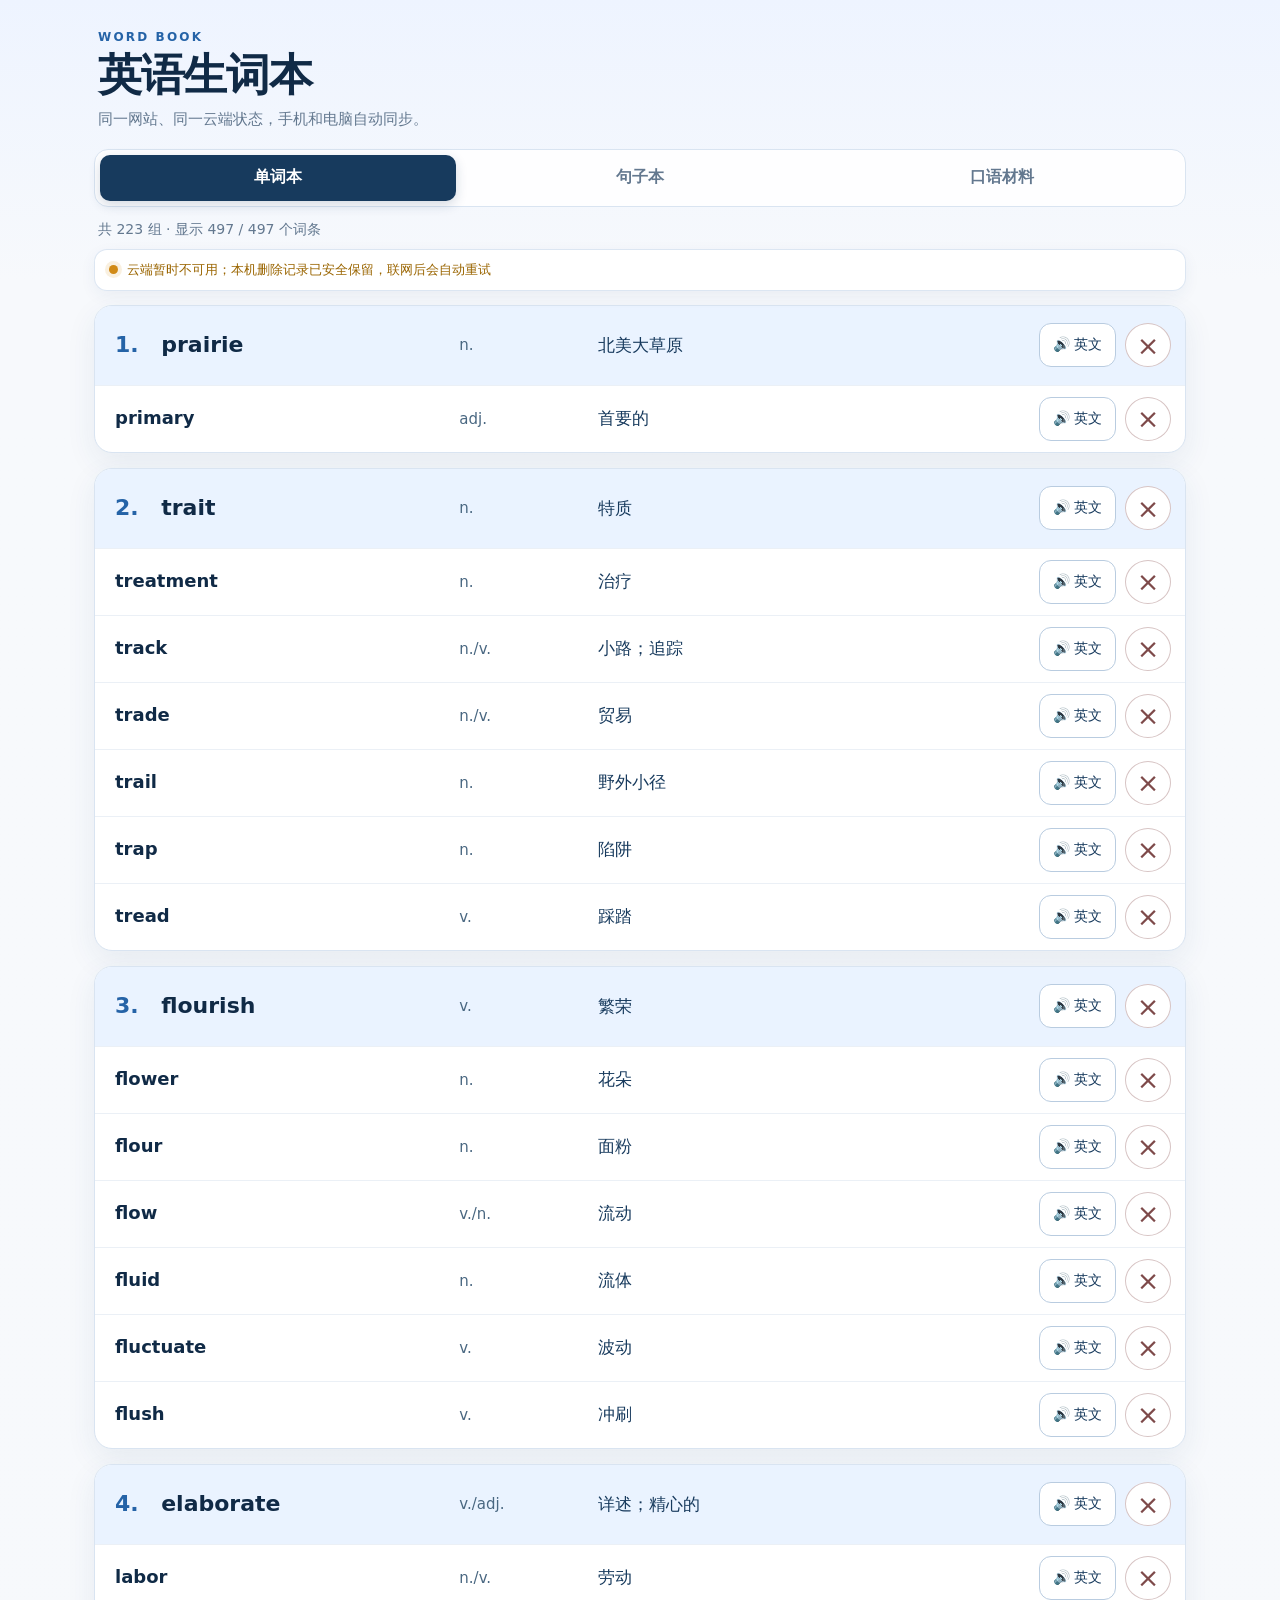
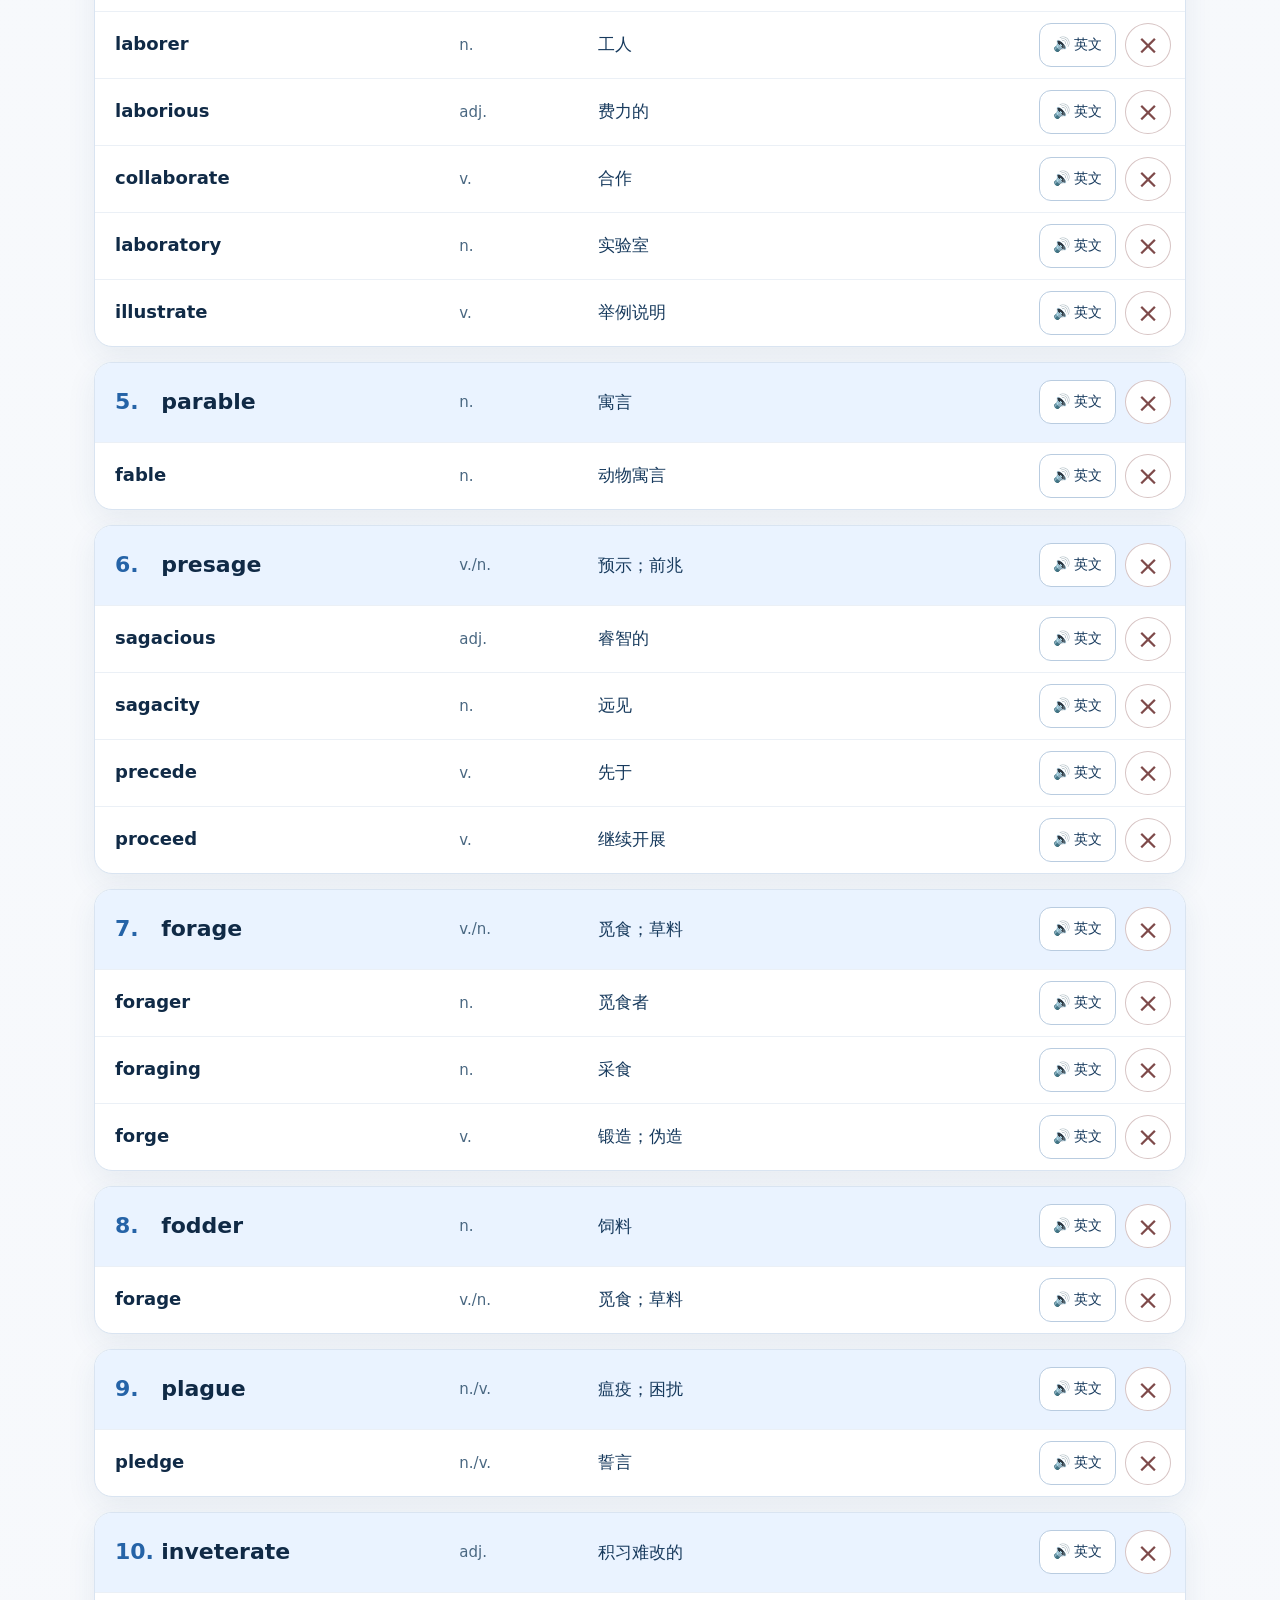
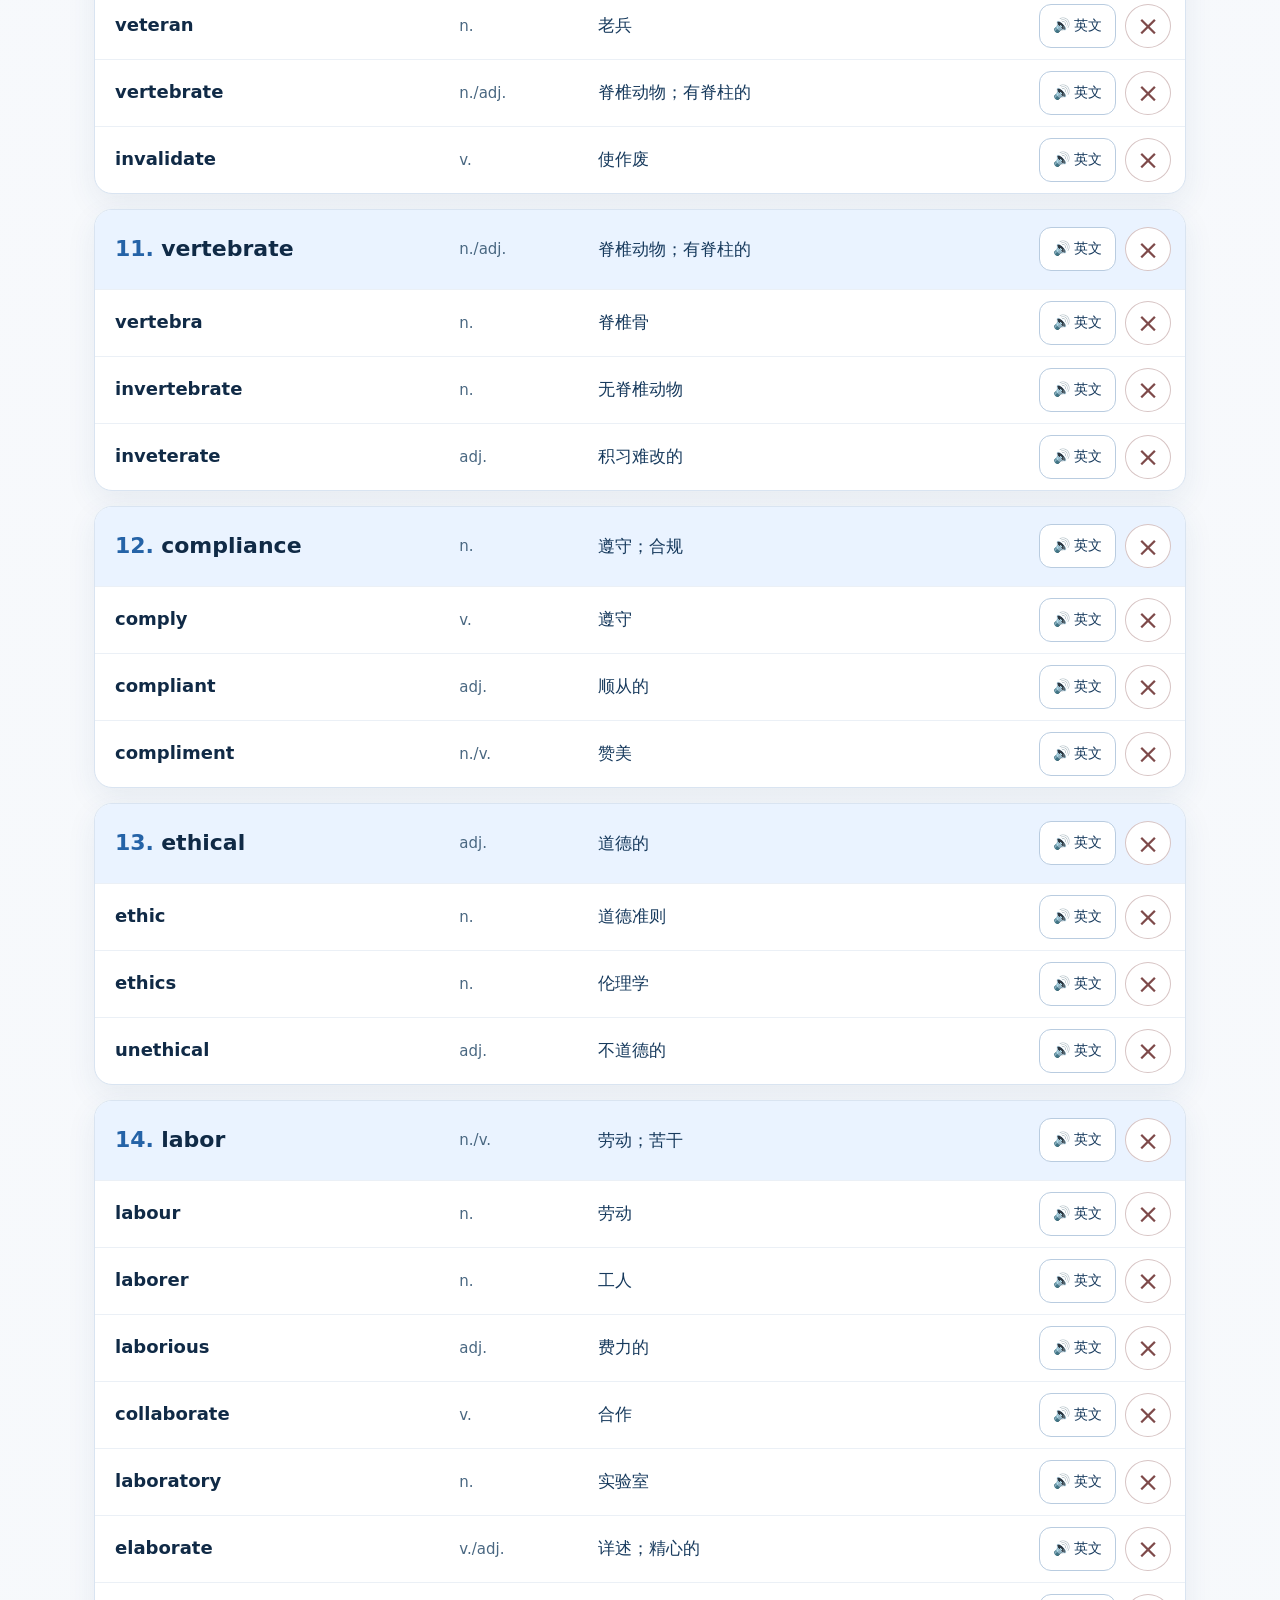
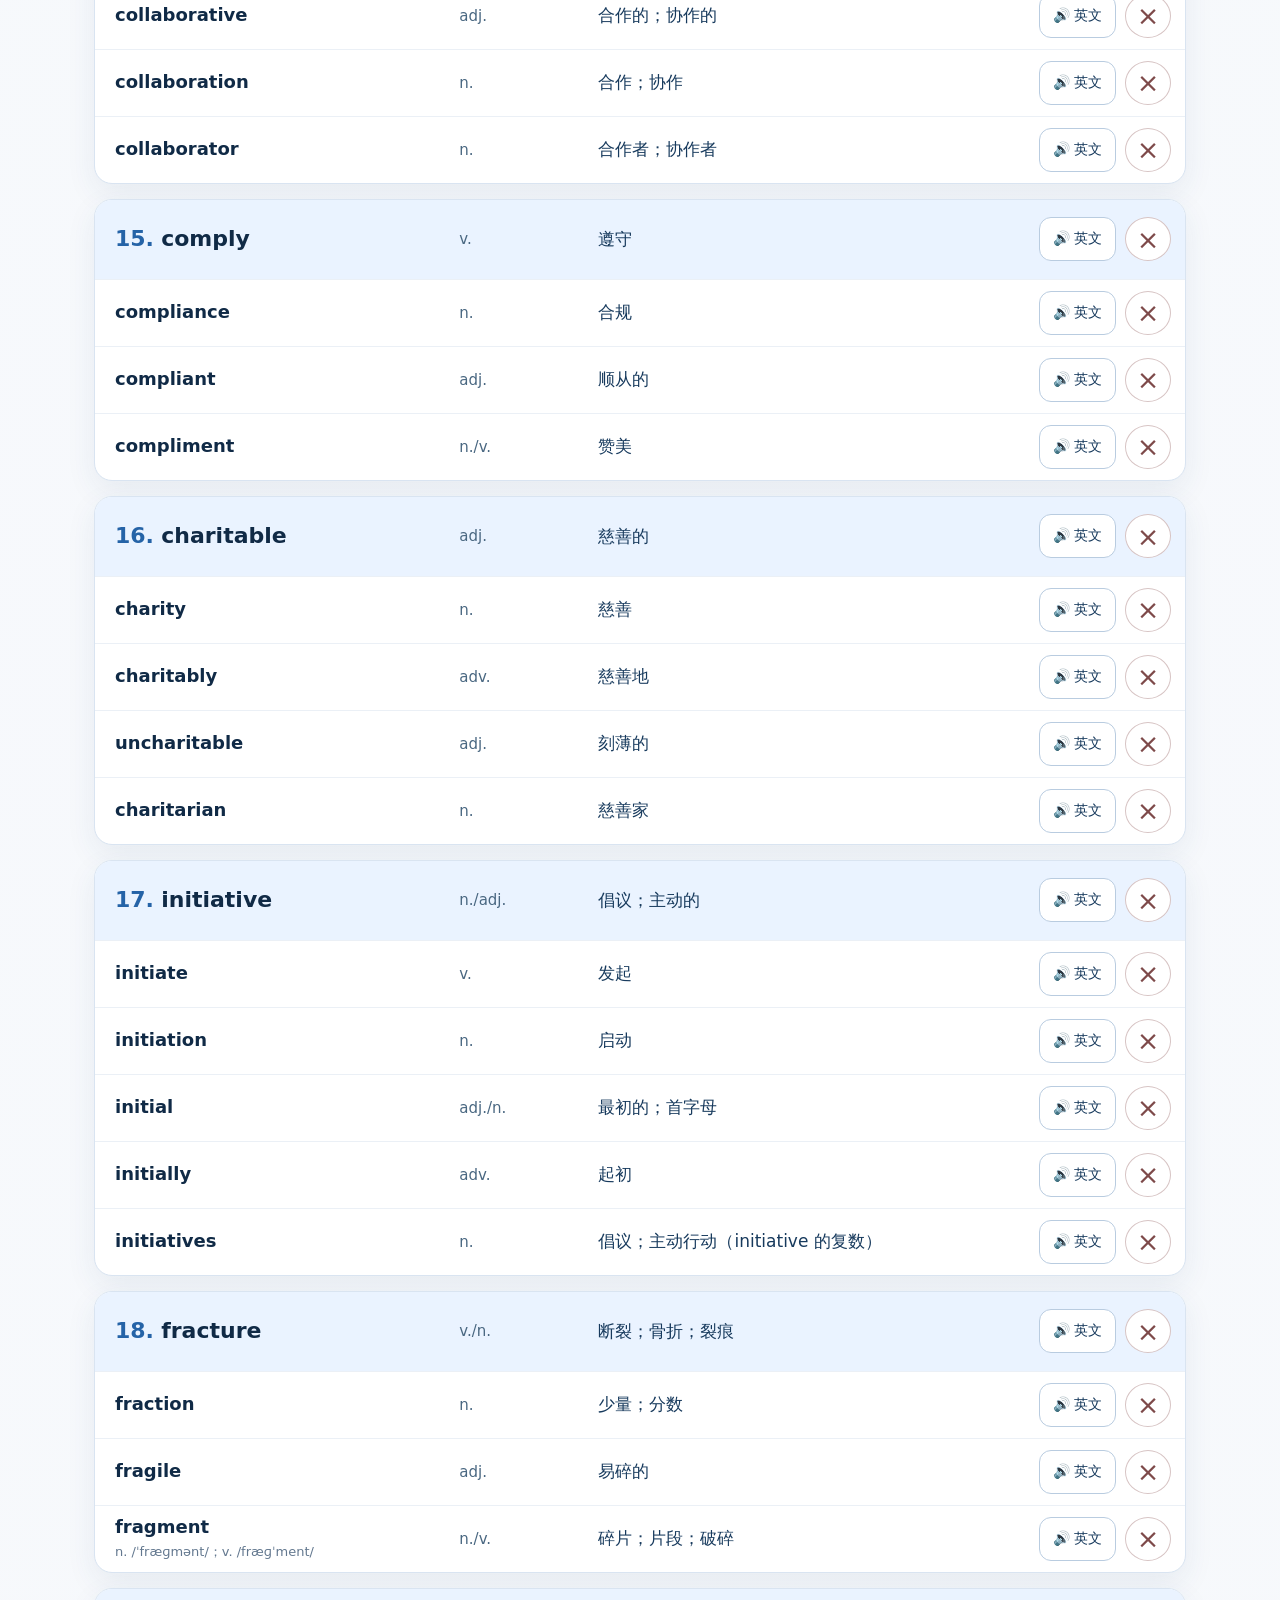
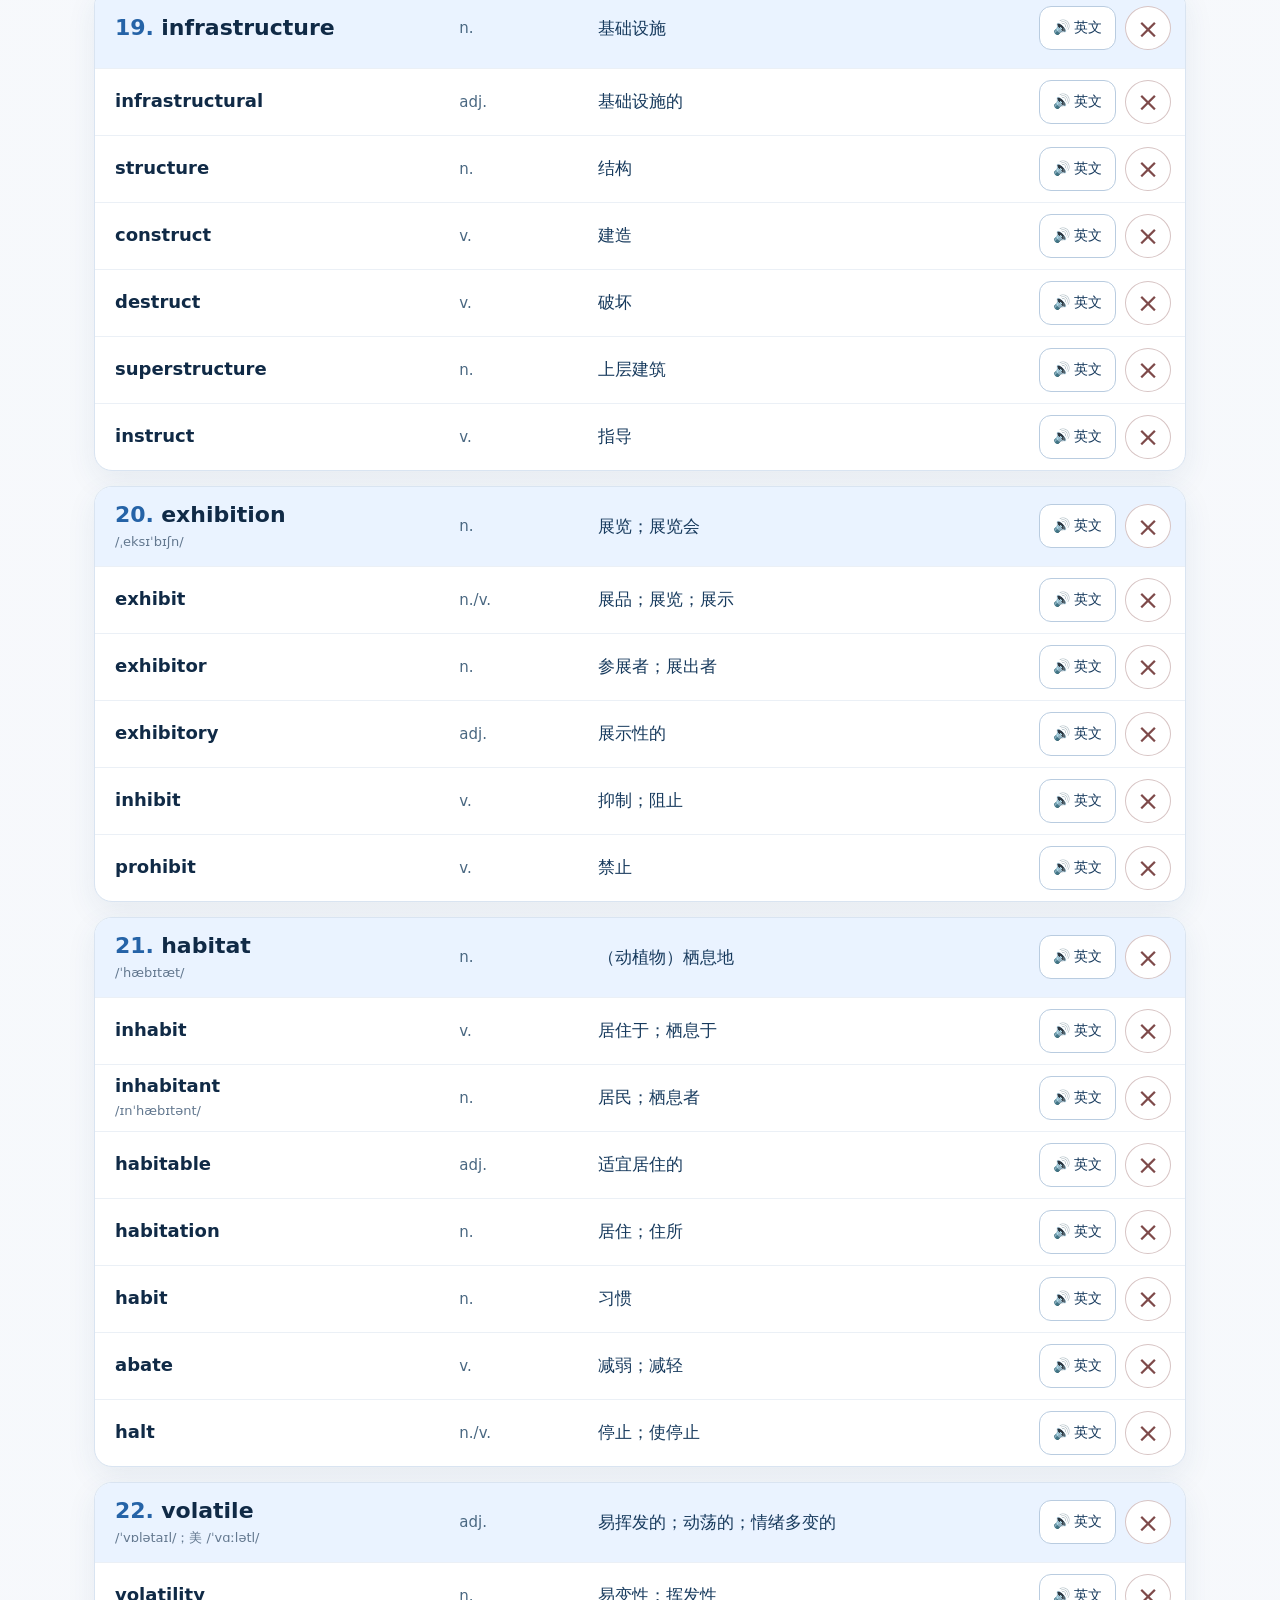
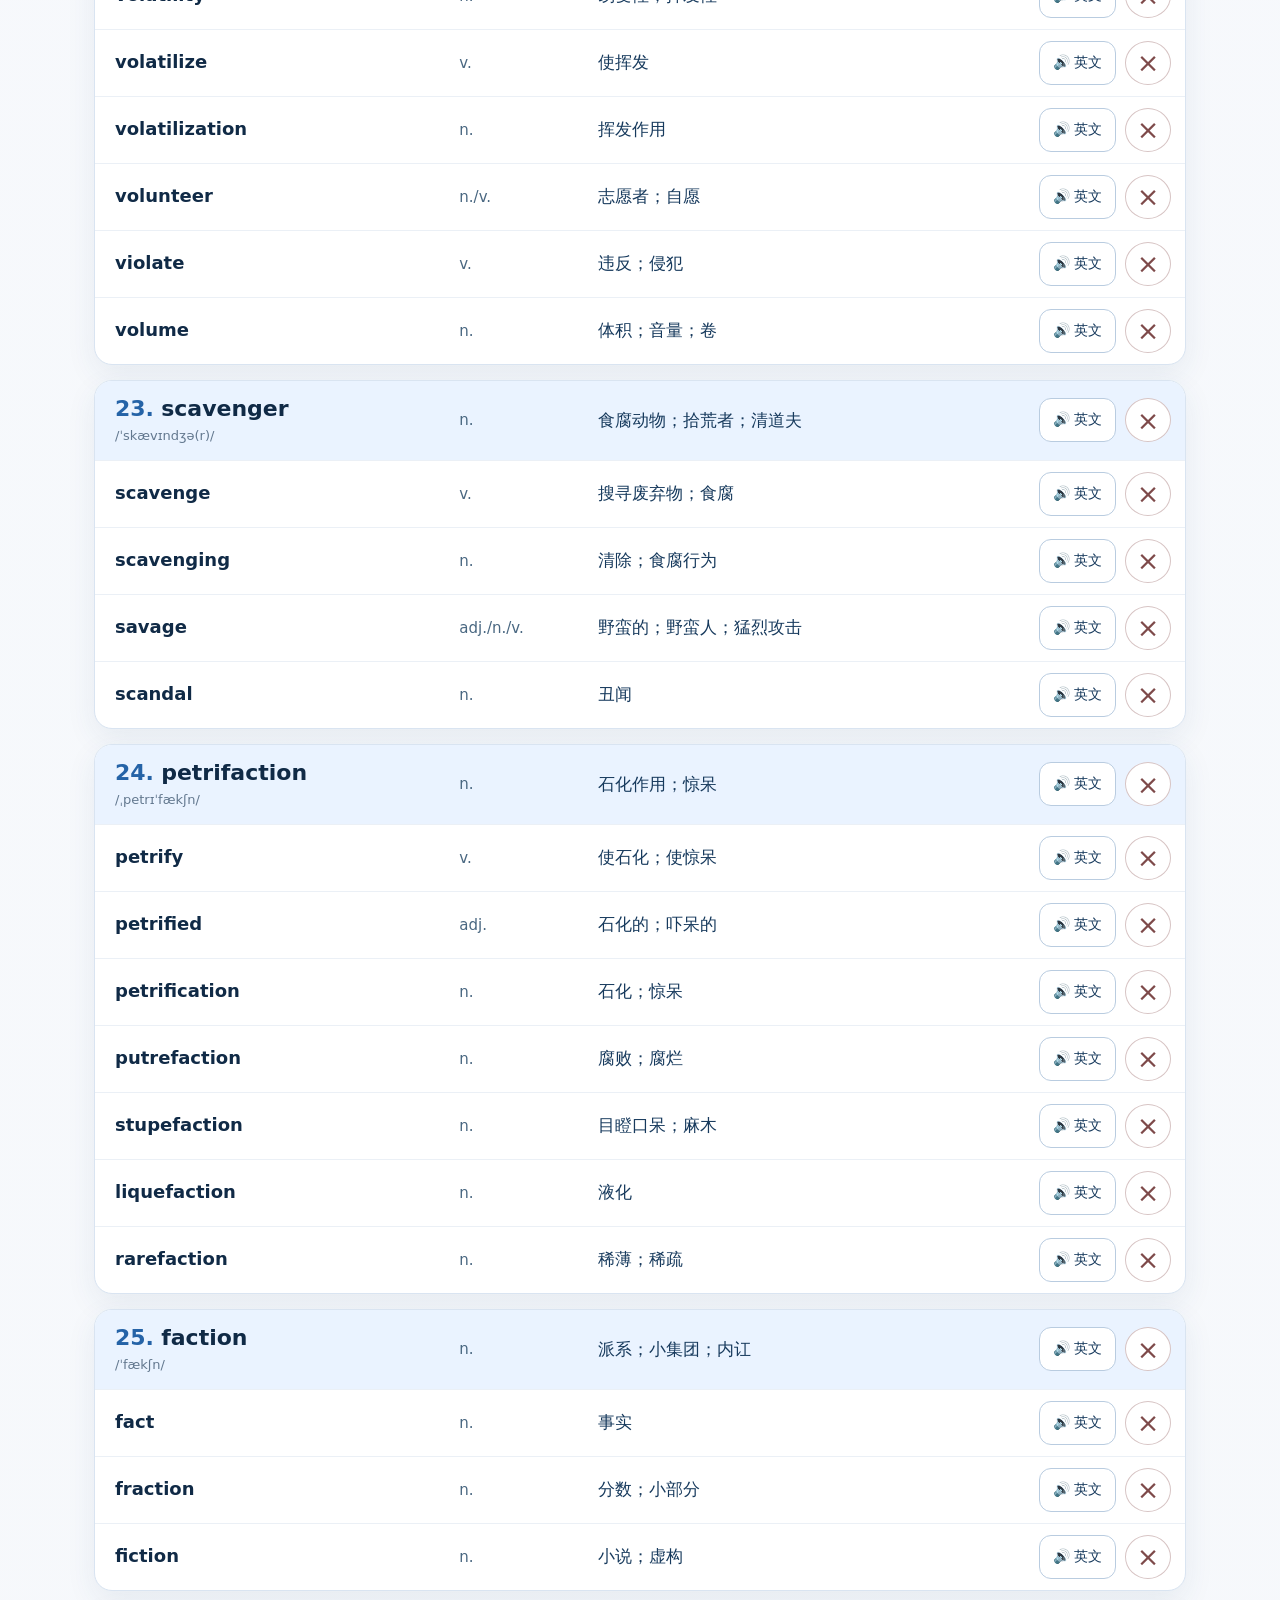
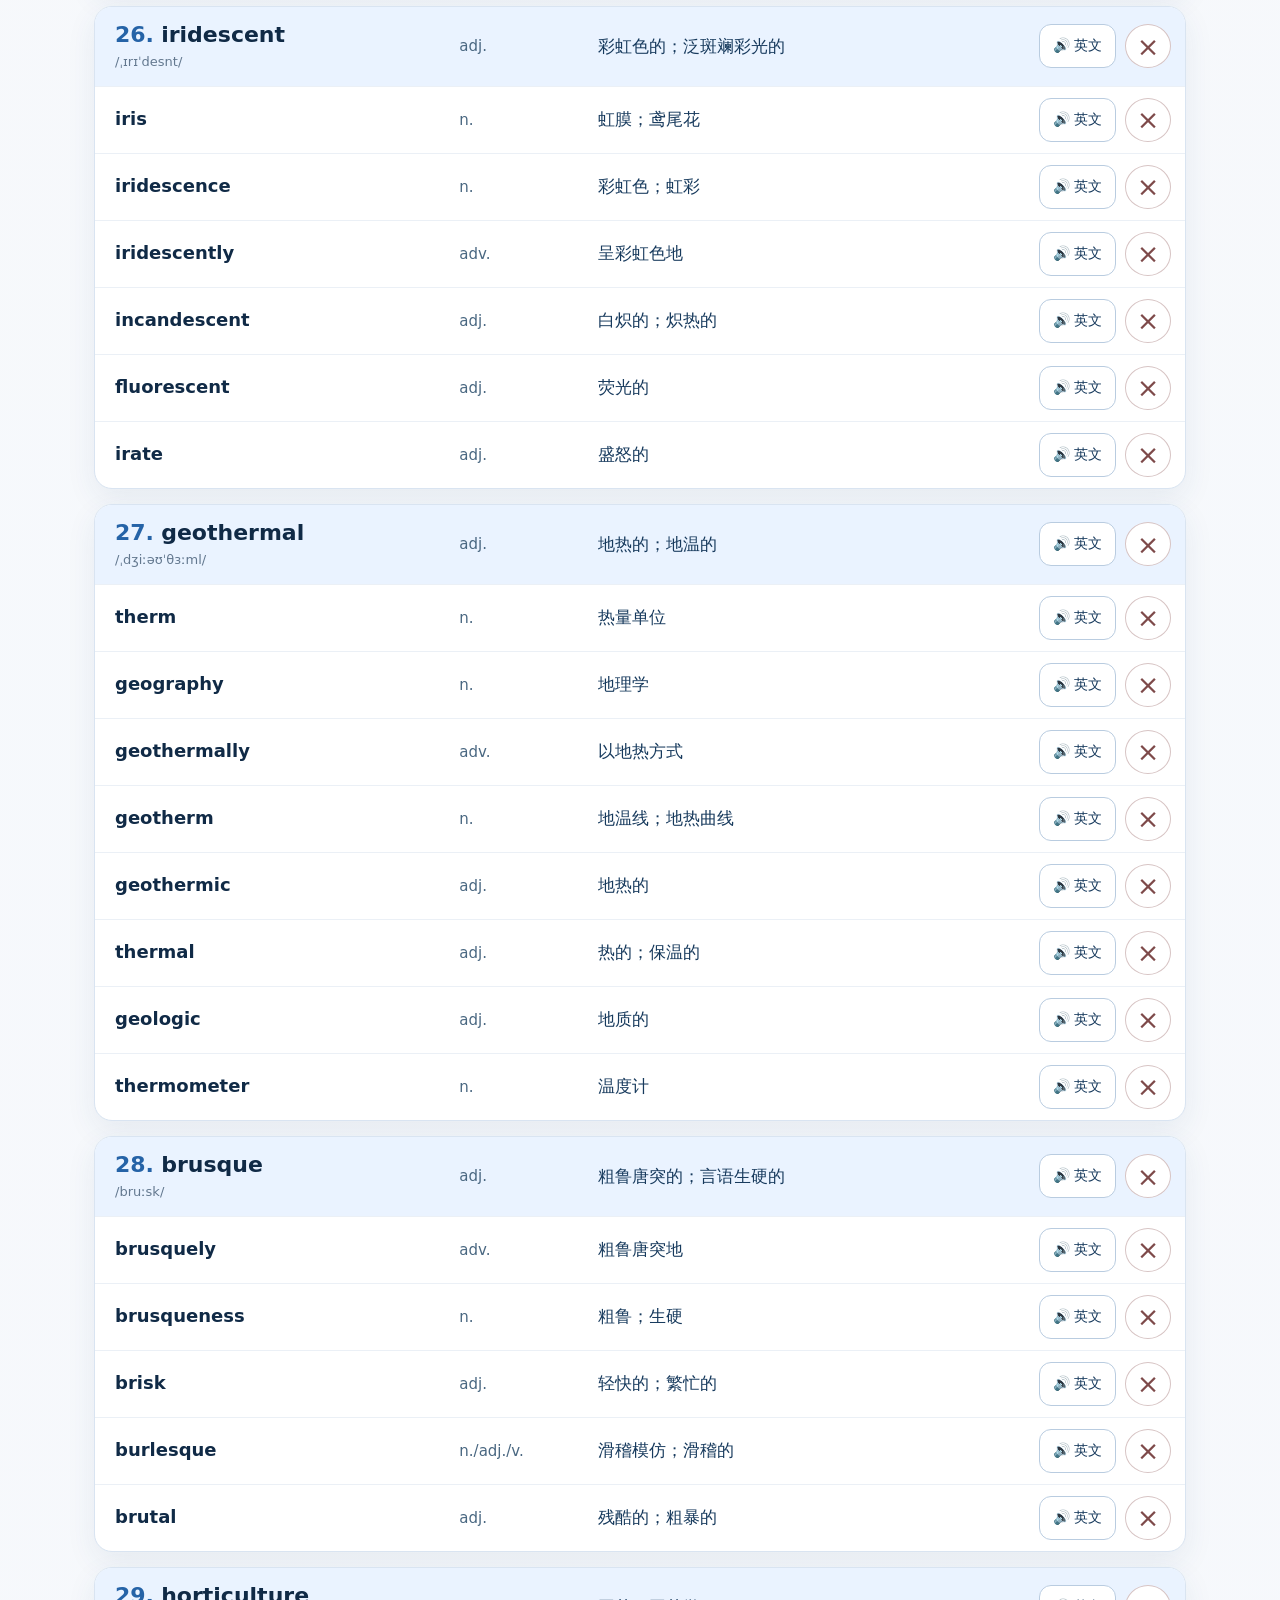
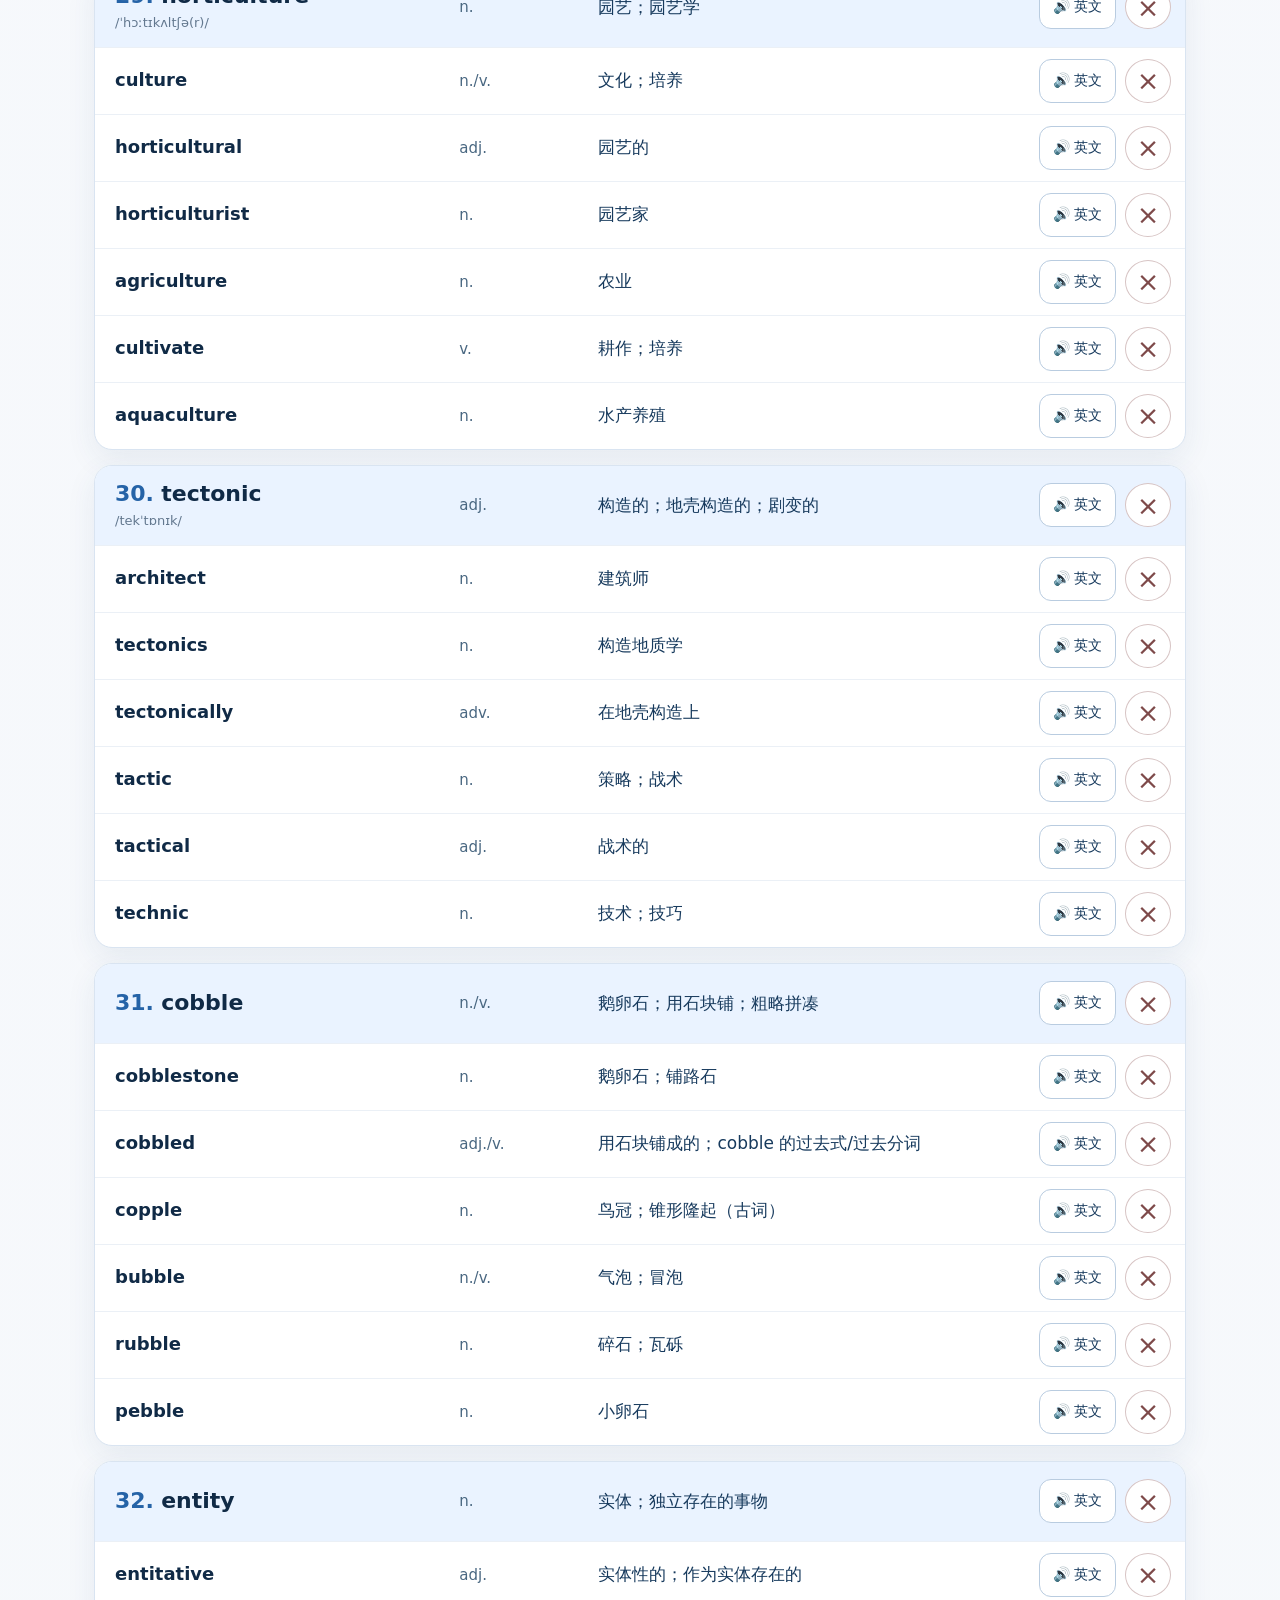
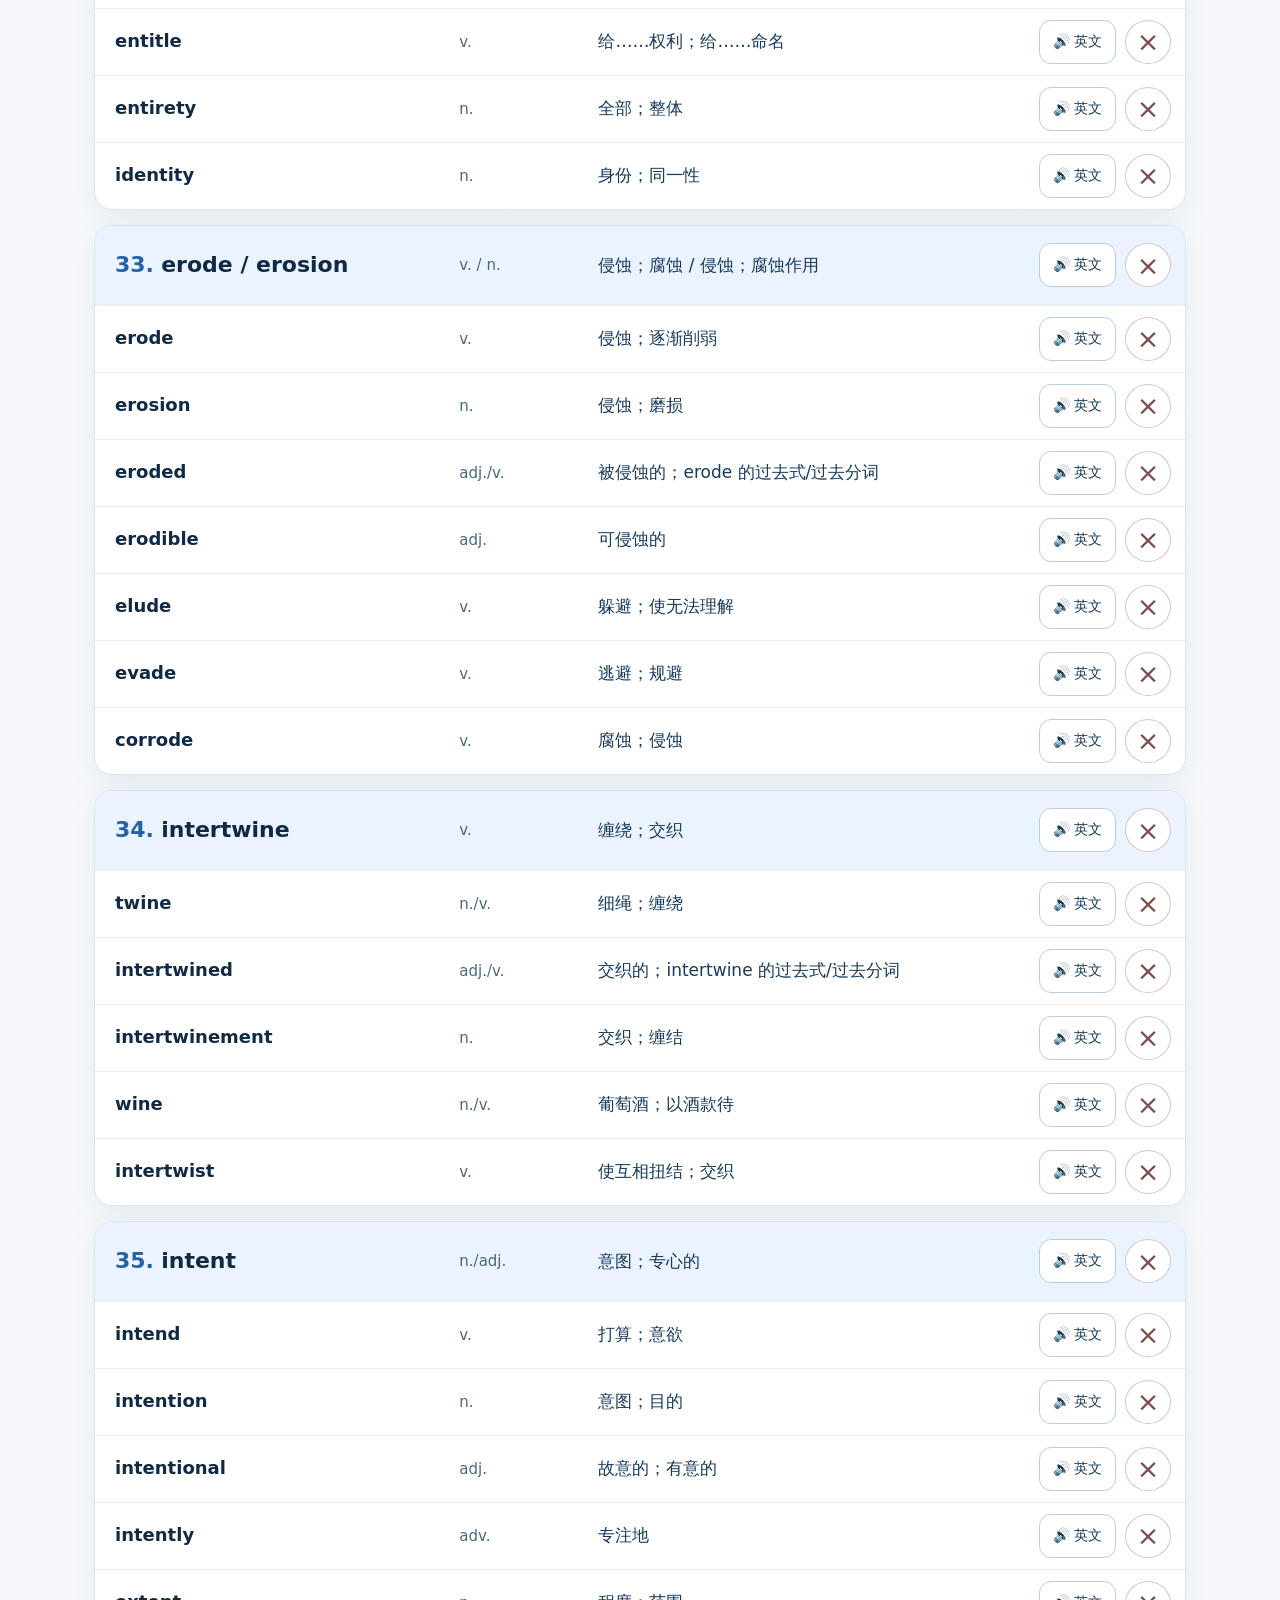
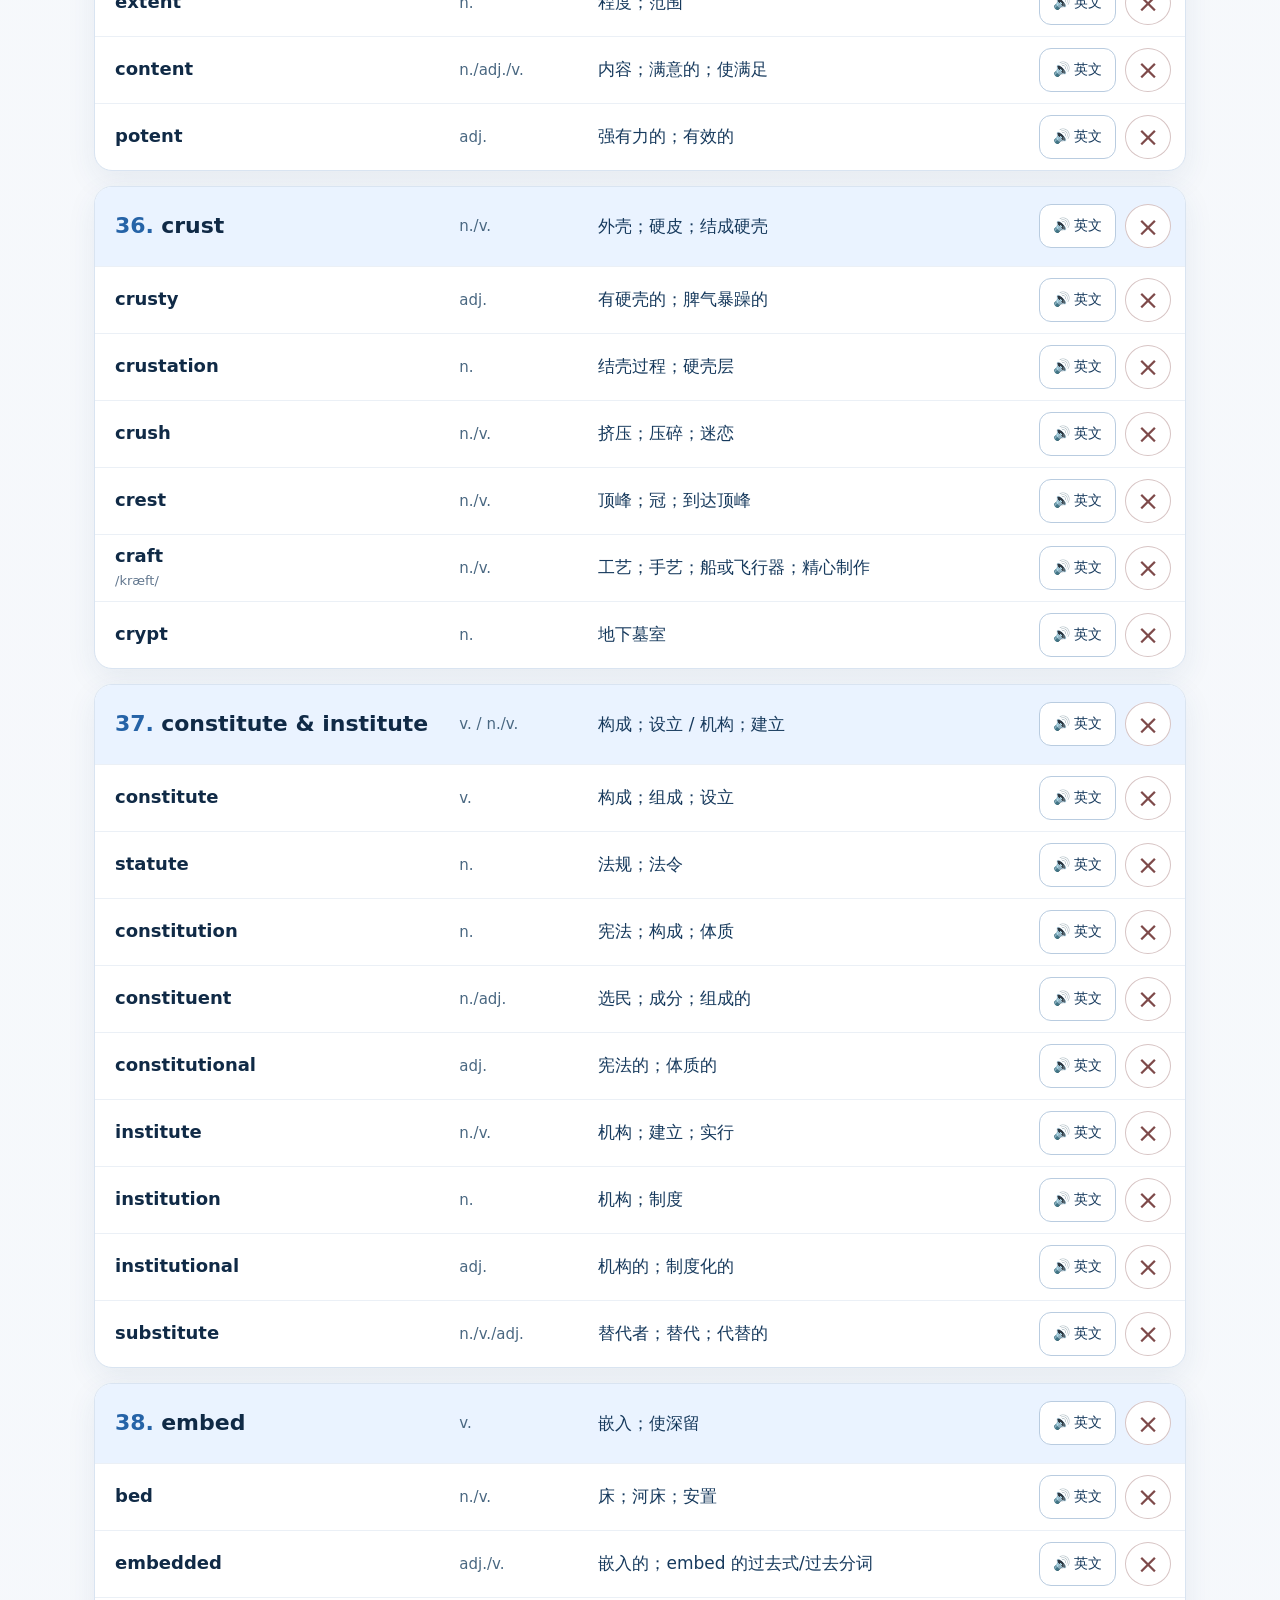
==== commit f27bb3ee: "Add speaking materials reader" ====
--- a/index.html
+++ b/index.html
@@ -19,9 +19,10 @@
       </div>
     </header>
 
-    <nav class="site-nav" aria-label="词库切换">
+    <nav class="site-nav" aria-label="内容切换">
       <button type="button" class="site-nav-button is-active" data-route="wordbook" aria-current="page">单词本</button>
       <button type="button" class="site-nav-button" data-route="listening">句子本</button>
+      <button type="button" class="site-nav-button" data-route="speaking">口语材料</button>
     </nav>
 
     <section id="wordbook-view" class="page-view" data-view="wordbook">
@@ -62,6 +63,17 @@
       <div id="listening-list" class="listening-list" role="tabpanel" aria-live="polite"></div>
     </section>
 
+    <section id="speaking-view" class="page-view speaking-view" data-view="speaking" hidden>
+      <iframe
+        id="speaking-material-frame"
+        class="speaking-material-frame"
+        src="./speaking-material.html"
+        title="口语材料"
+        loading="eager"
+        scrolling="no"
+      ></iframe>
+    </section>
+
     <noscript><p class="empty-state">请启用 JavaScript 后使用词库。</p></noscript>
   </main>
 
--- a/style.css
+++ b/style.css
@@ -71,7 +71,7 @@
 
 .site-nav {
   display: grid;
-  grid-template-columns: 1fr 1fr;
+  grid-template-columns: repeat(3, 1fr);
   gap: 6px;
   margin-bottom: 14px;
   padding: 5px;
@@ -283,7 +283,7 @@
 
 .listening-row {
   display: grid;
-  grid-template-columns: minmax(190px, 1.1fr) minmax(135px, 0.85fr) minmax(0, 1.65fr) 48px minmax(56px, auto);
+  grid-template-columns: minmax(190px, 1.1fr) minmax(135px, 0.85fr) minmax(0, 1.65fr) minmax(48px, auto) minmax(56px, auto);
   gap: 12px;
   align-items: center;
   min-height: 58px;
@@ -324,6 +324,22 @@
   font-family: Arial, "Noto Sans", sans-serif;
   font-size: 14px;
   line-height: 1.35;
+}
+
+.listening-phonetic.has-variants {
+  display: grid;
+  gap: 4px;
+}
+
+.pronunciation-line {
+  display: flex;
+  flex-wrap: wrap;
+  gap: 5px;
+}
+
+.pronunciation-label {
+  color: #315f8d;
+  font-weight: 700;
 }
 
 .listening-details {
@@ -450,6 +466,20 @@
   font-size: 18px;
 }
 
+.listening-audio-group {
+  display: grid;
+  gap: 5px;
+  justify-items: center;
+}
+
+.listening-audio.is-labeled {
+  width: 76px;
+  min-height: 38px;
+  padding: 0 6px;
+  font-size: 13px;
+  white-space: nowrap;
+}
+
 .listening-audio[aria-busy="true"] { opacity: 0.55; }
 
 .listening-status-action {
@@ -477,13 +507,29 @@
   box-shadow: none;
 }
 
+.speaking-view {
+  overflow: hidden;
+  border: 1px solid var(--line);
+  border-radius: 16px;
+  background: #fff;
+  box-shadow: var(--shadow);
+}
+
+.speaking-material-frame {
+  display: block;
+  width: 100%;
+  min-height: 80vh;
+  border: 0;
+  background: #fff;
+}
+
 @media (max-width: 720px) {
   .page-shell { padding-left: 8px; padding-right: 8px; }
   .page-header { display: block; padding: 4px 5px 16px; }
   .summary { margin: 0 5px 9px; white-space: normal; }
   .intro { font-size: 14px; line-height: 1.5; }
   .site-nav { margin-bottom: 11px; }
-  .site-nav-button { min-height: 48px; }
+  .site-nav-button { min-height: 48px; padding: 0 5px; font-size: 15px; }
   .sync-status { margin-bottom: 10px; border-radius: 11px; }
   .wordbook { gap: 10px; }
   .word-group { border-radius: 14px; }
@@ -519,7 +565,7 @@
   .learning-tab { min-height: 48px; }
   .listening-list { border-radius: 12px; }
   .listening-row {
-    grid-template-columns: minmax(0, 1fr) 48px 64px;
+    grid-template-columns: minmax(0, 1fr) 78px 64px;
     grid-template-rows: auto auto auto;
     gap: 3px 7px;
     min-height: 91px;
@@ -570,11 +616,18 @@
   }
   .meaning-input { min-height: 44px; }
   .meaning-sync-status { margin-left: 6px; margin-right: 6px; }
-  .listening-audio {
+  .listening-audio-group {
     grid-column: 2;
     grid-row: 1 / 4;
     align-self: center;
+    width: 100%;
+  }
+  .listening-audio {
     min-height: 48px;
+  }
+  .listening-audio.is-labeled {
+    width: 100%;
+    min-height: 44px;
   }
   .listening-status-action {
     grid-column: 3;
@@ -584,6 +637,7 @@
     min-height: 48px;
     padding: 0 5px;
   }
+  .speaking-view { border-radius: 12px; }
 }
 
 @media (prefers-reduced-motion: reduce) {
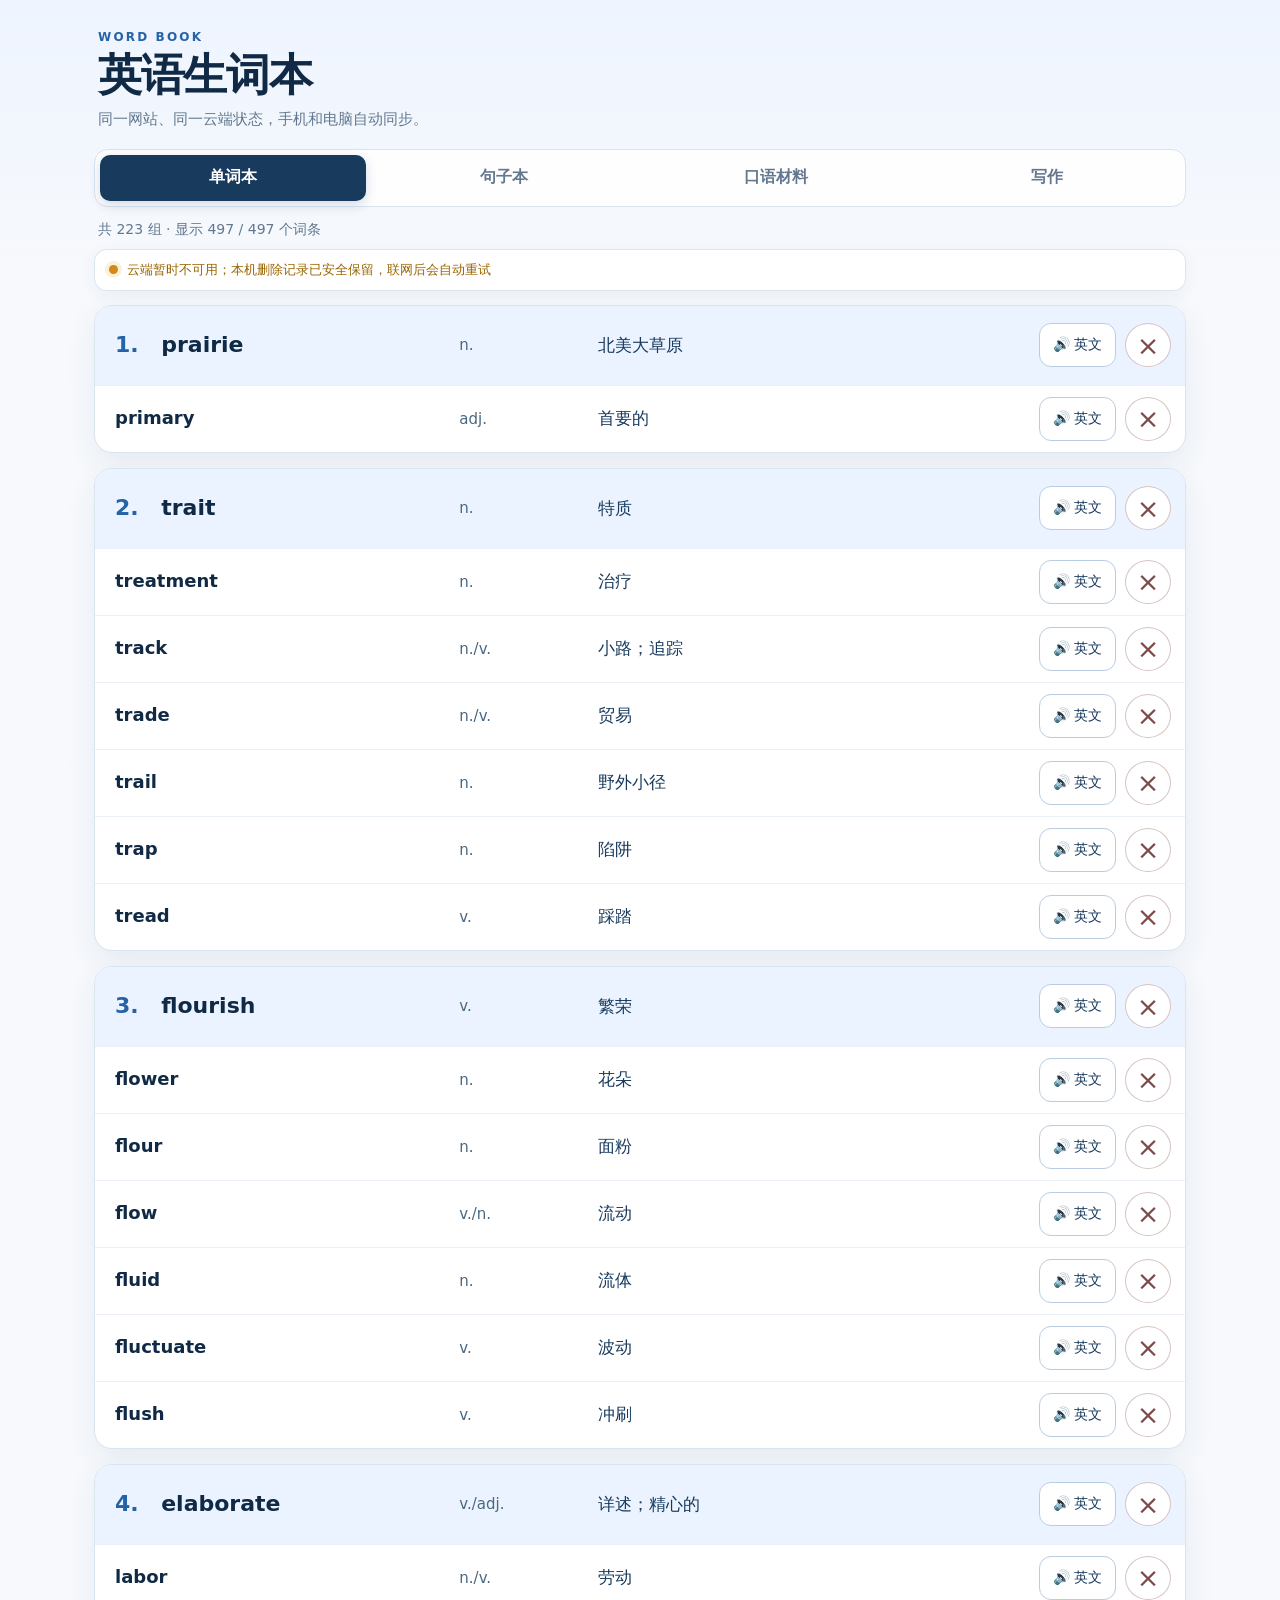
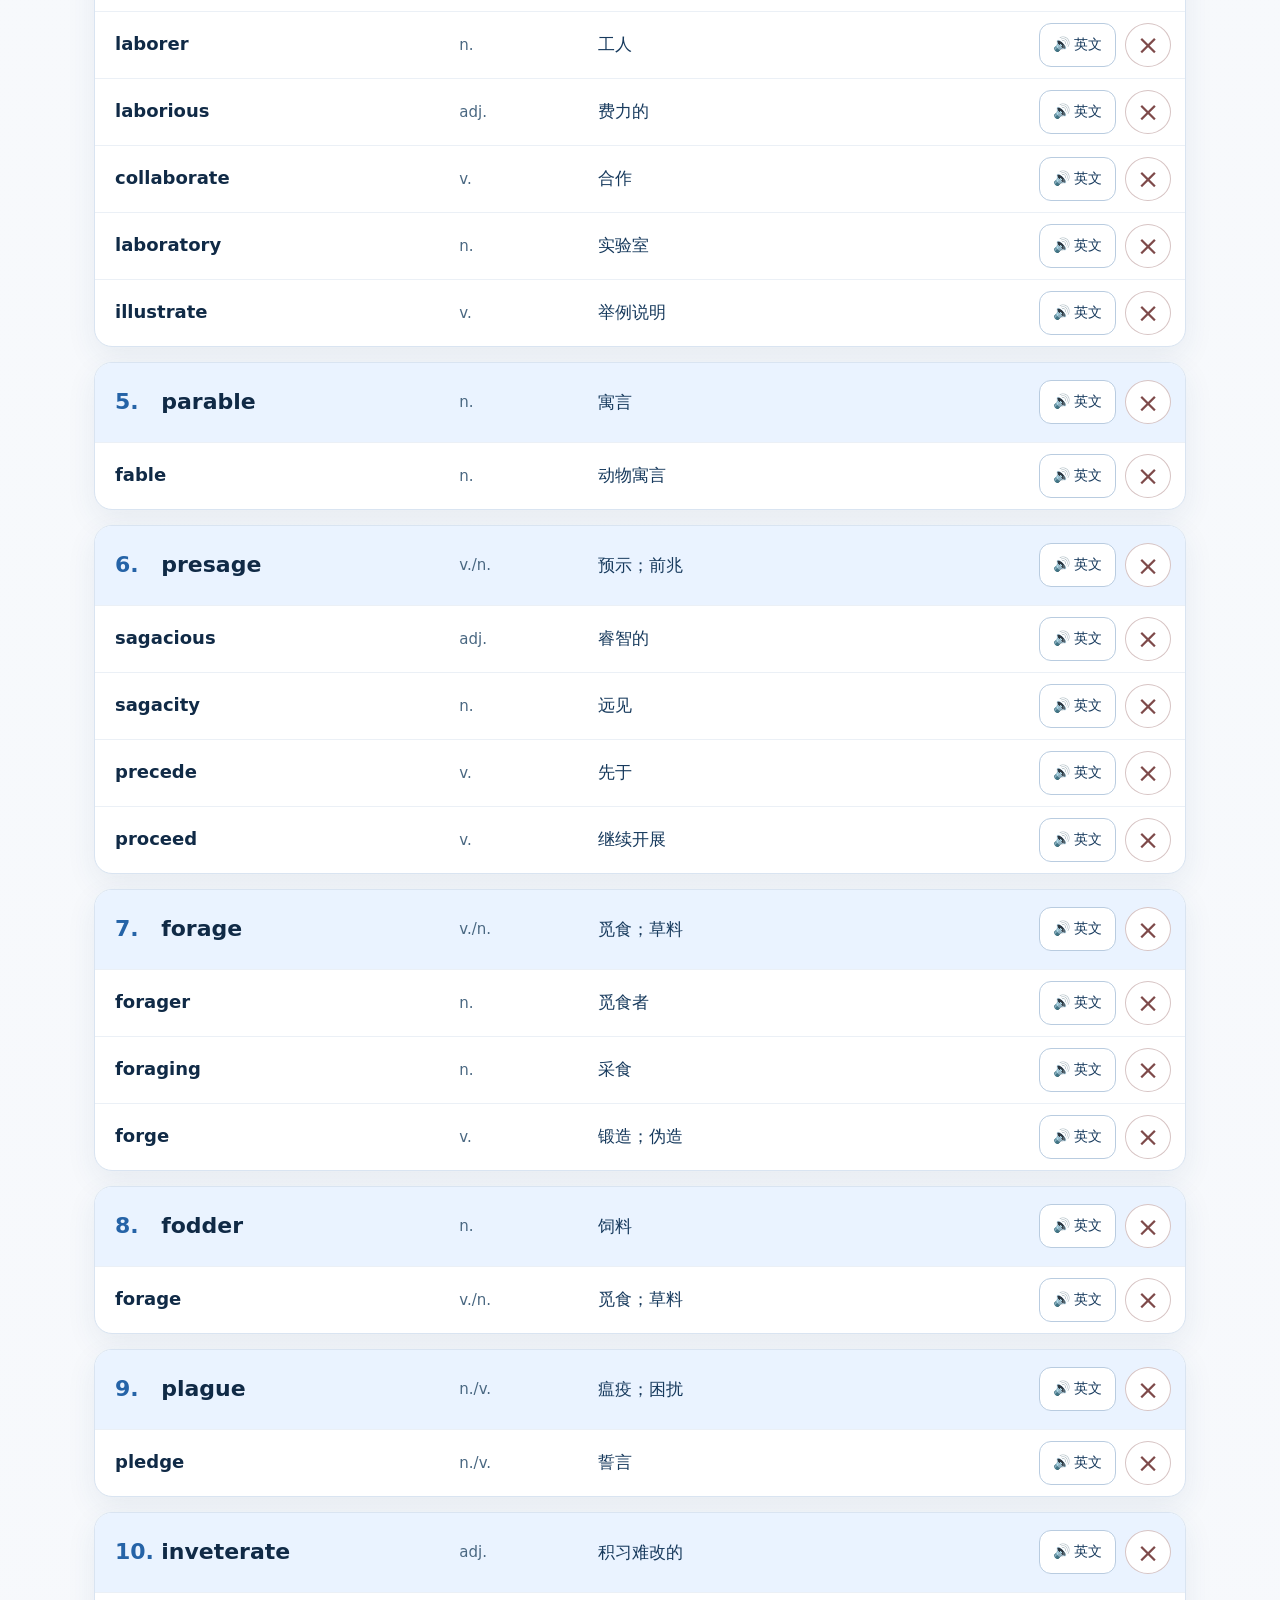
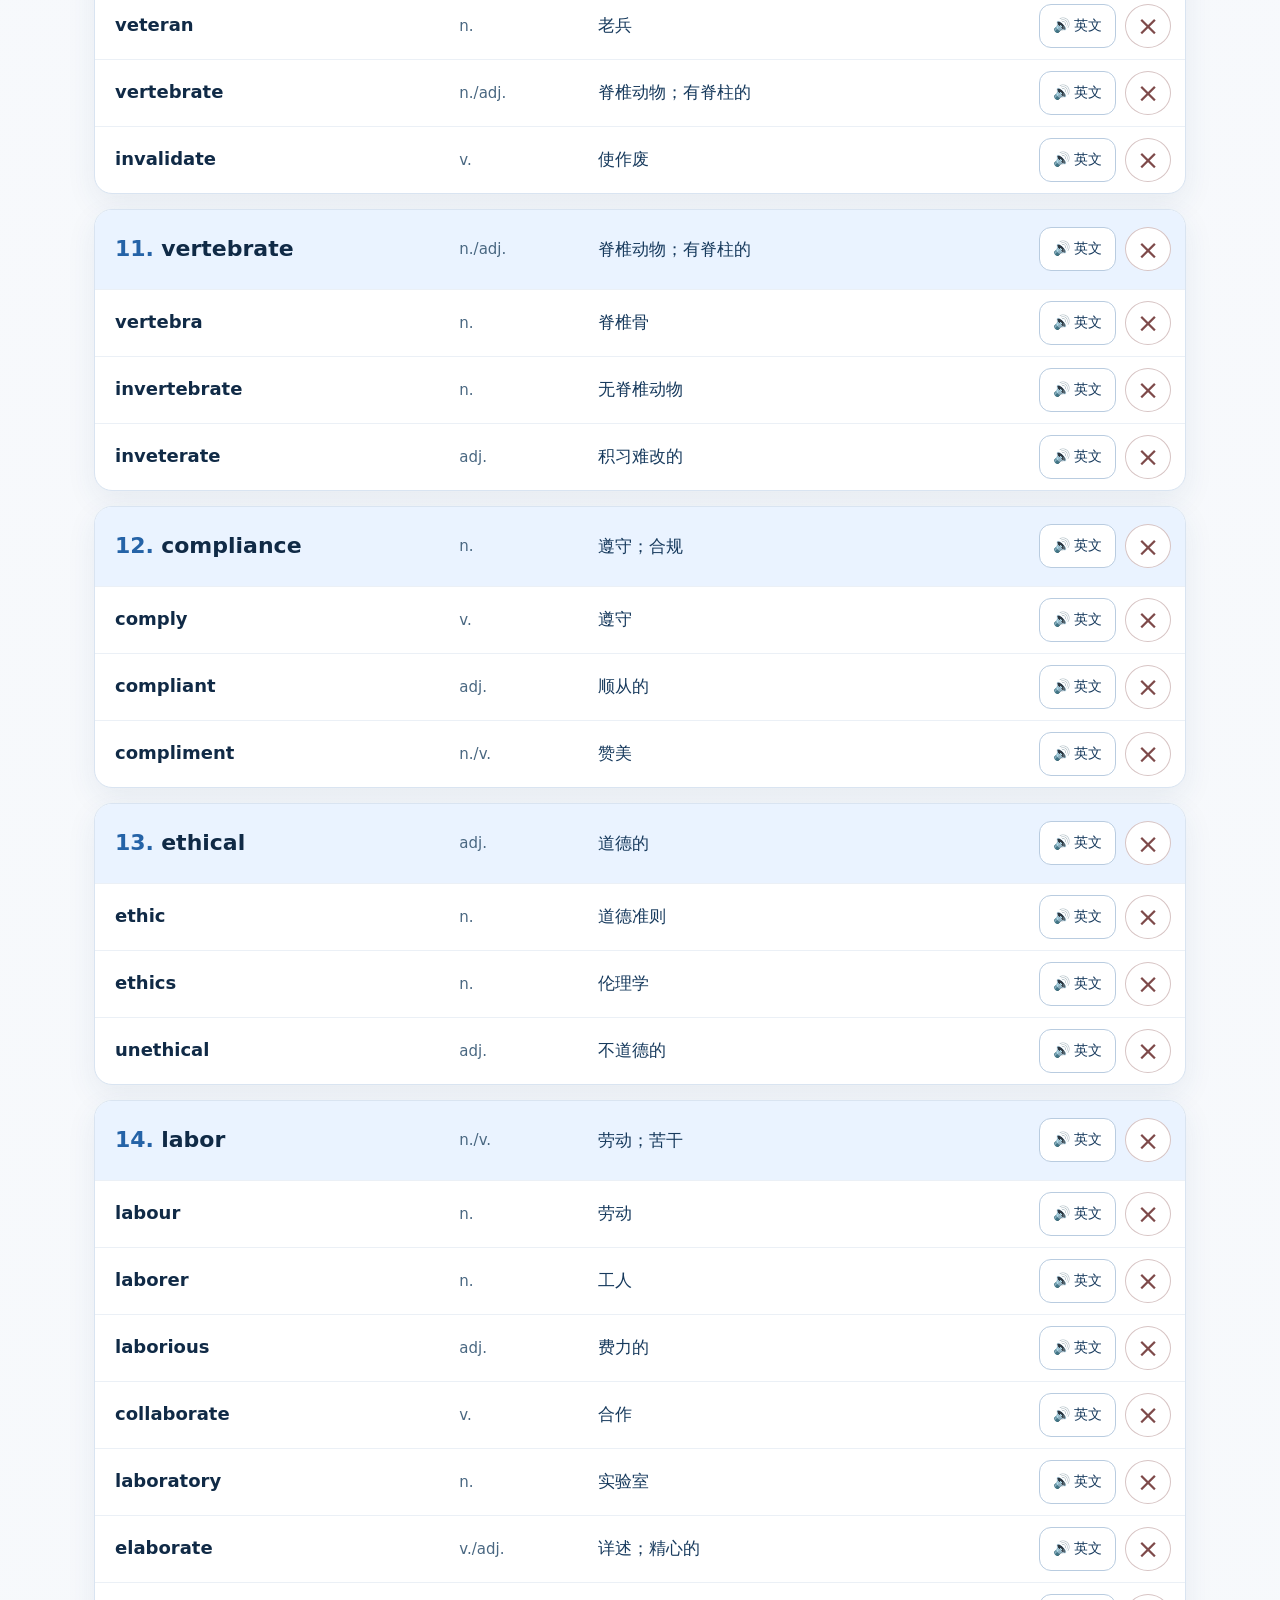
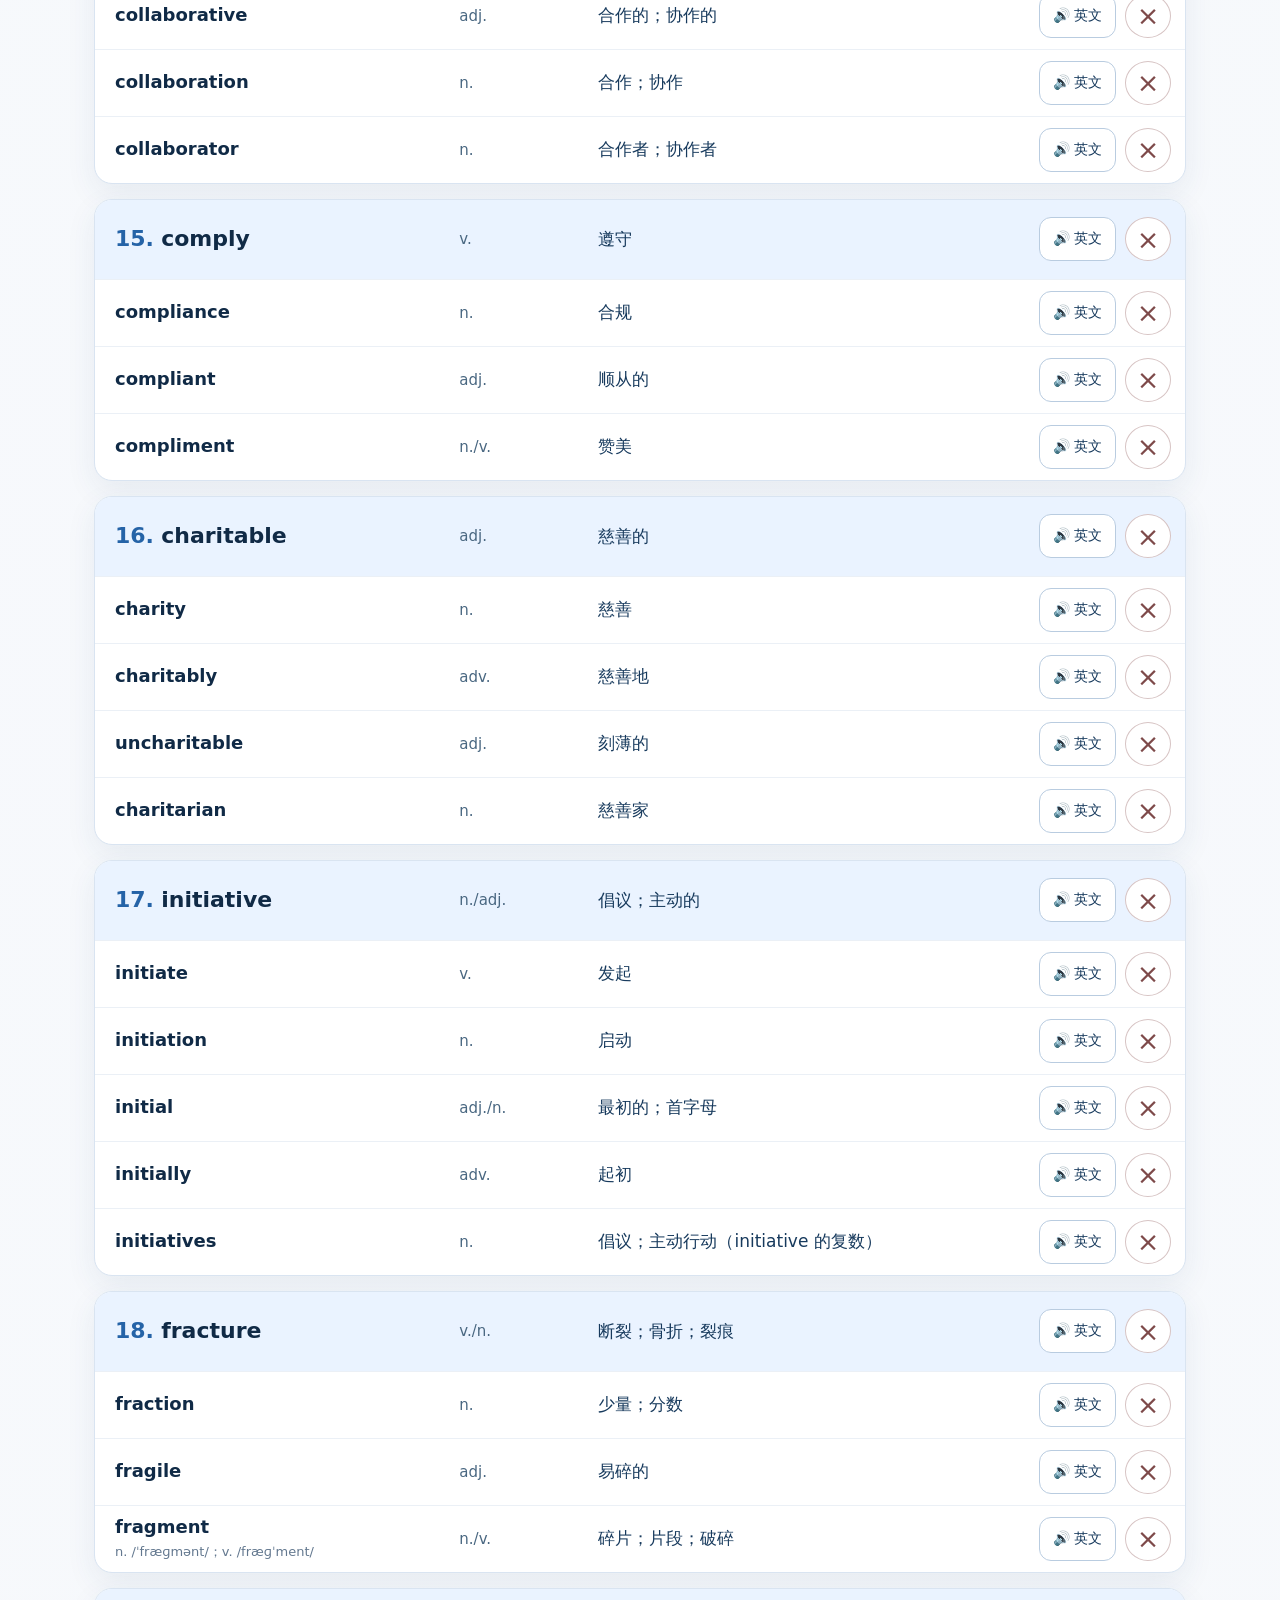
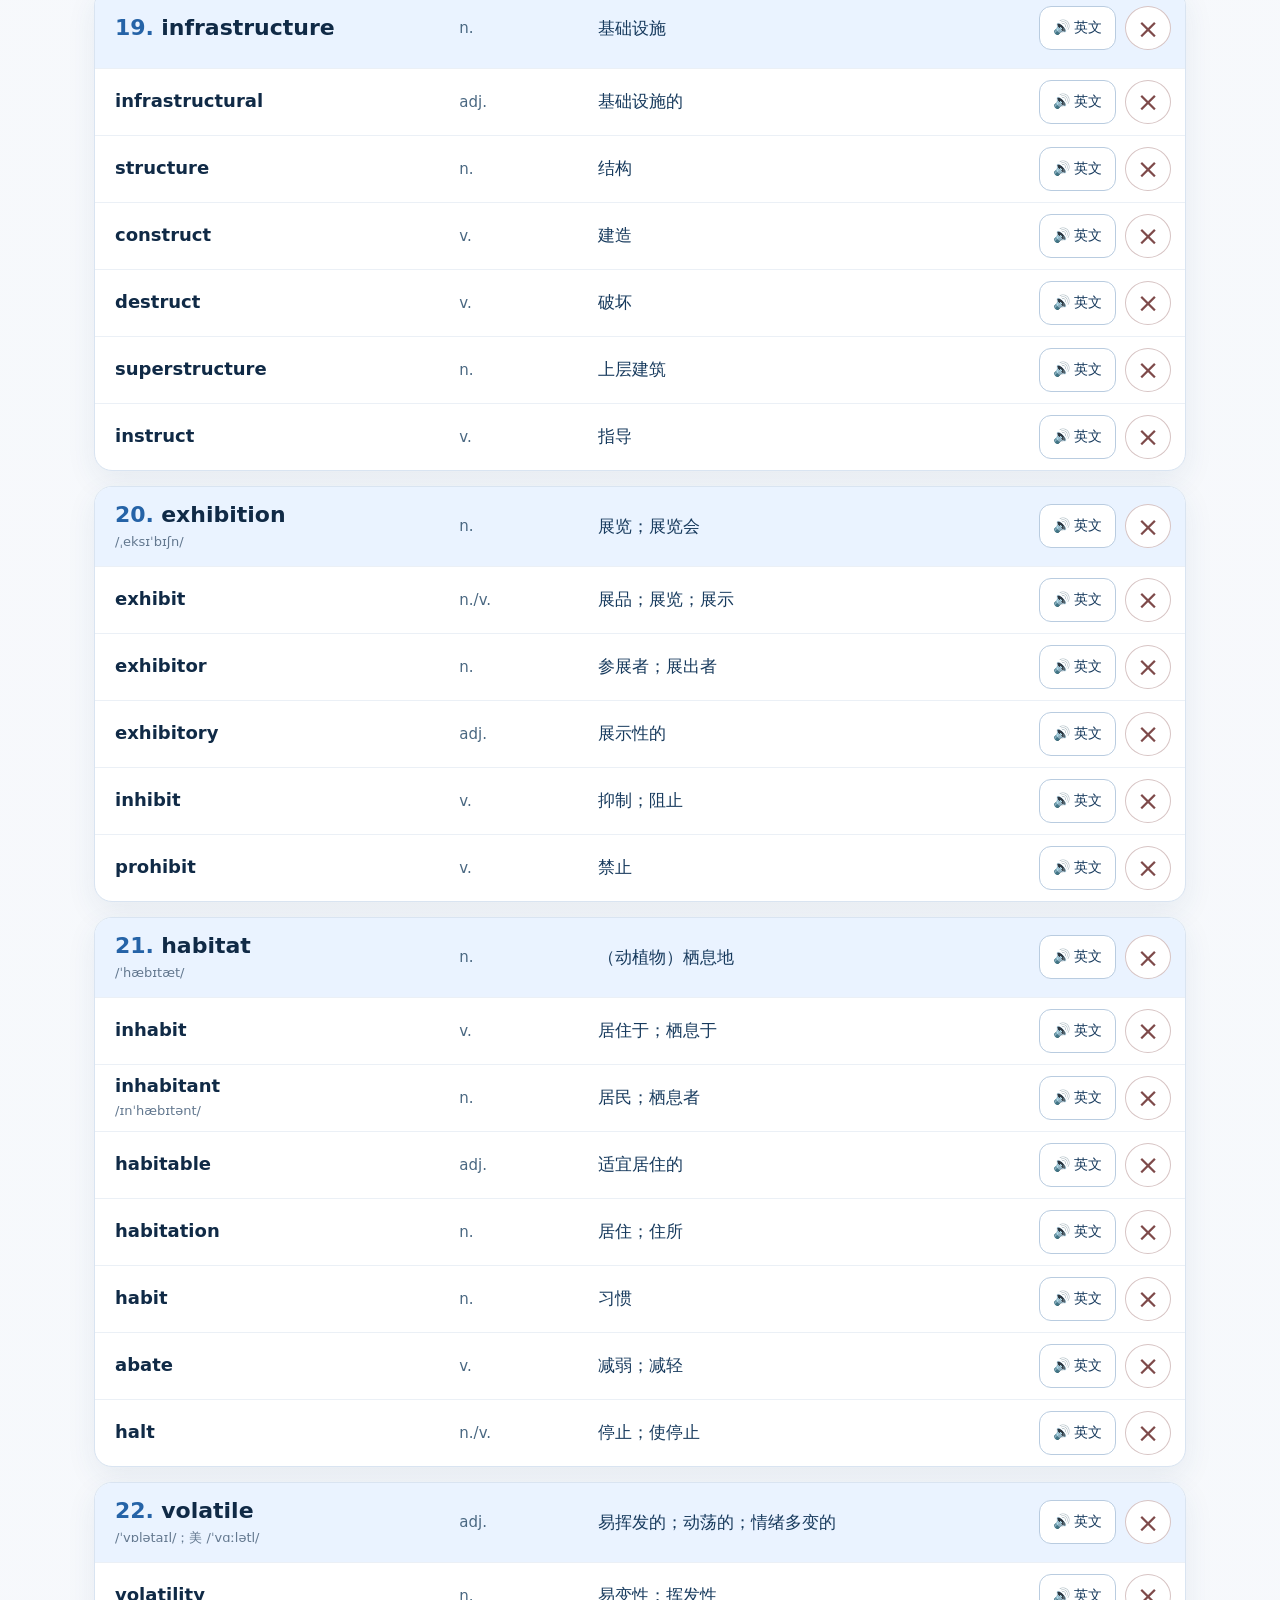
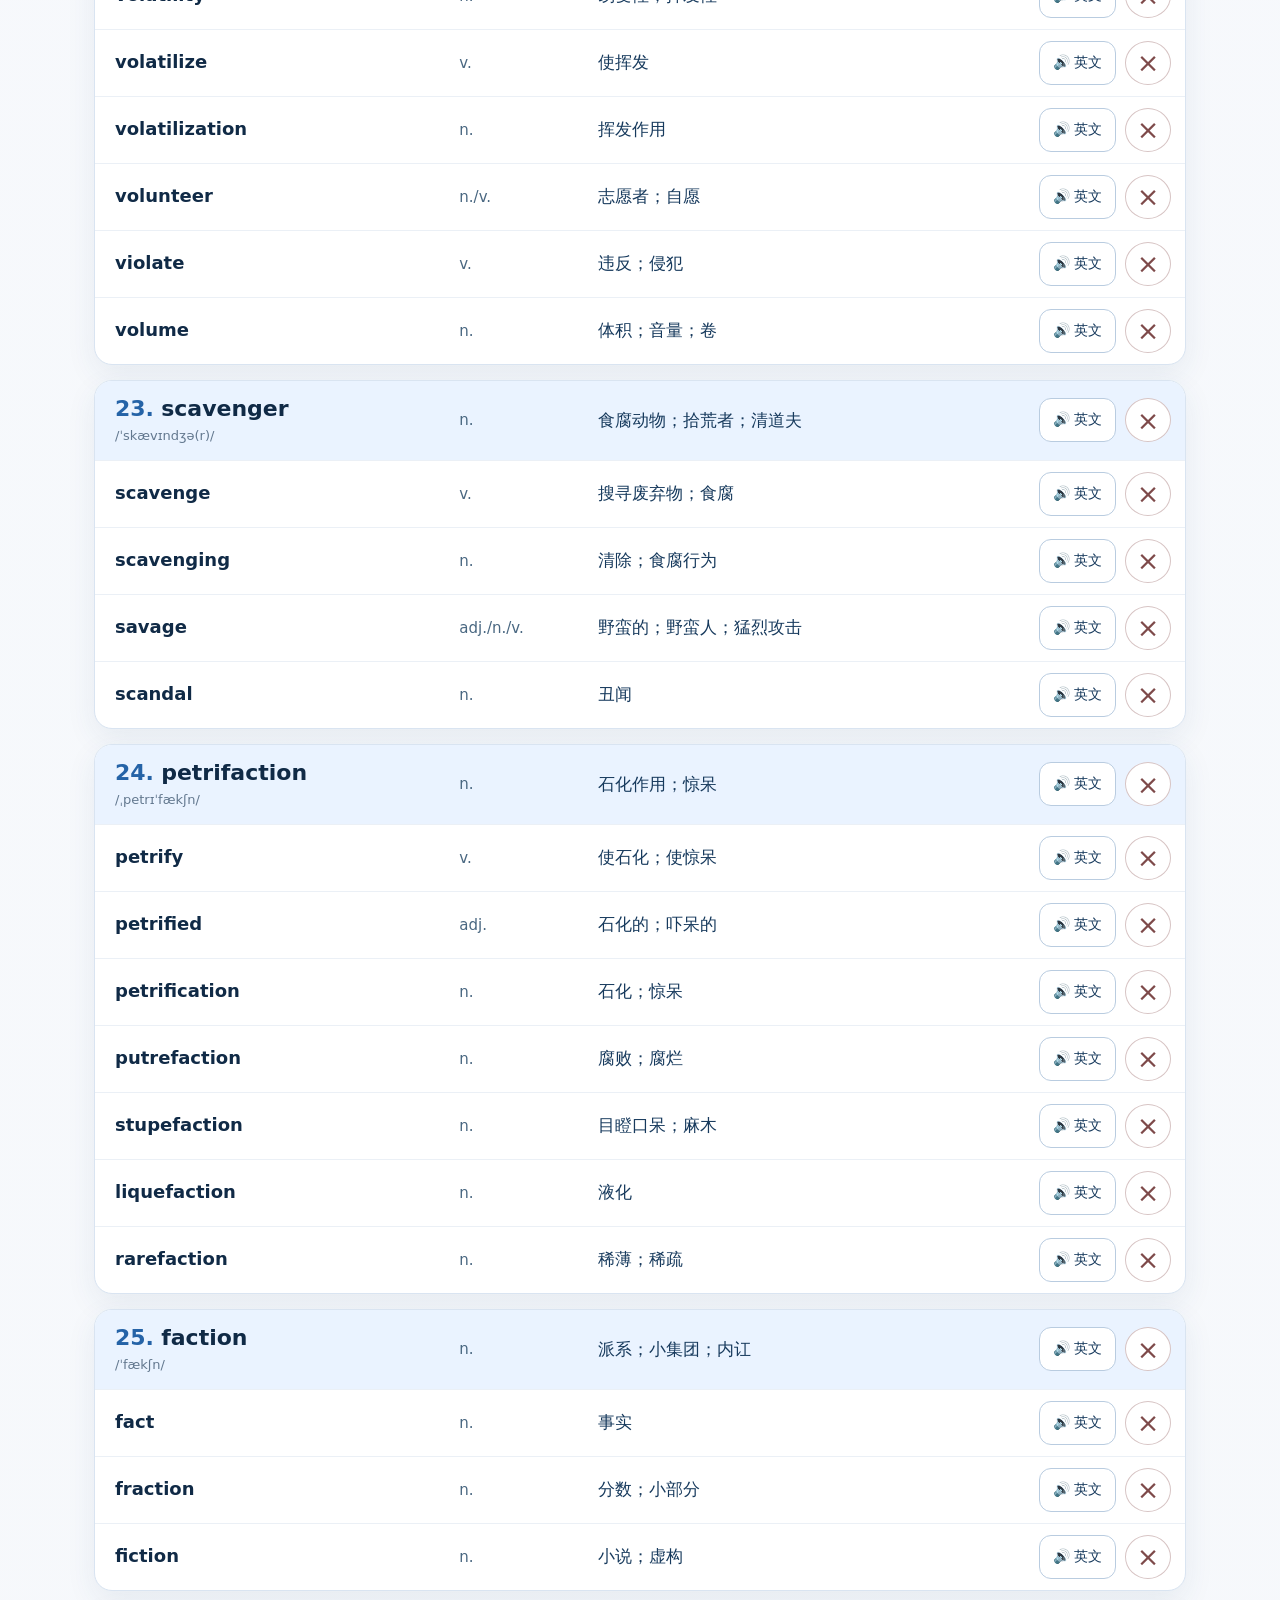
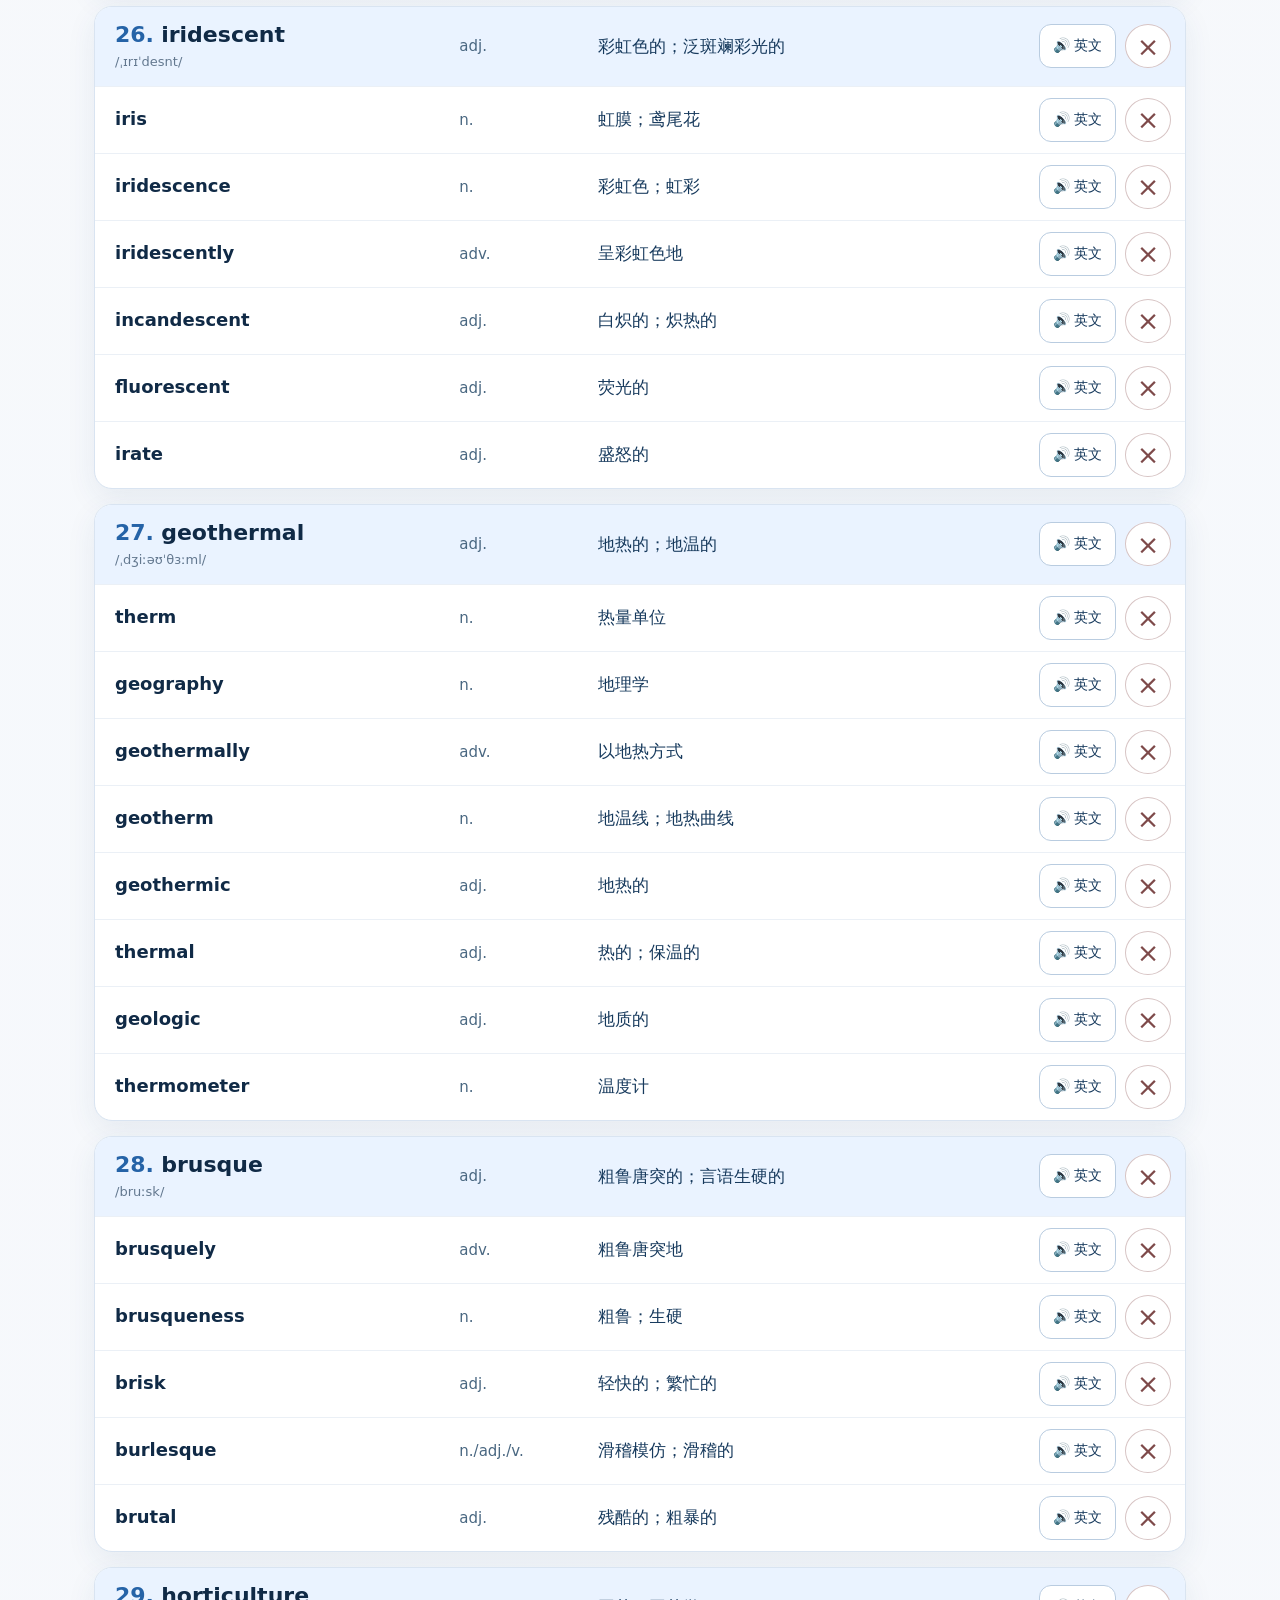
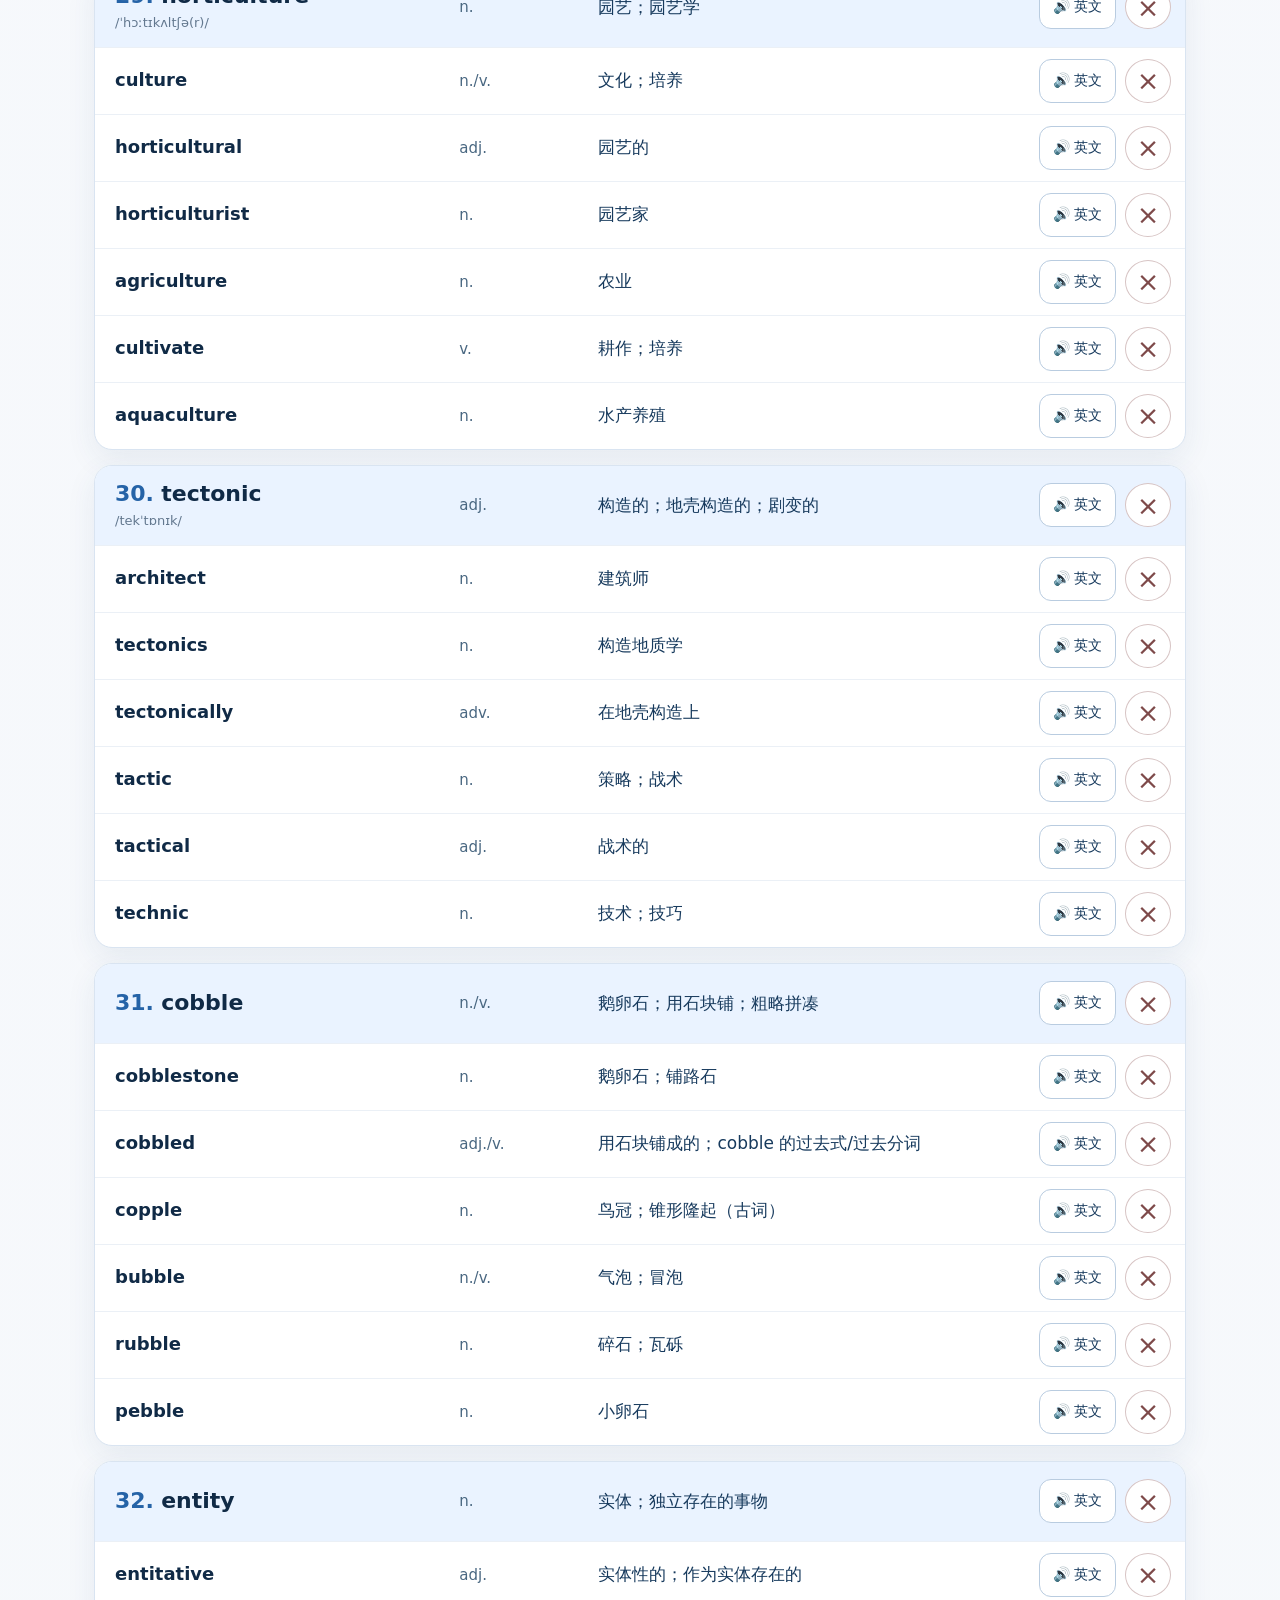
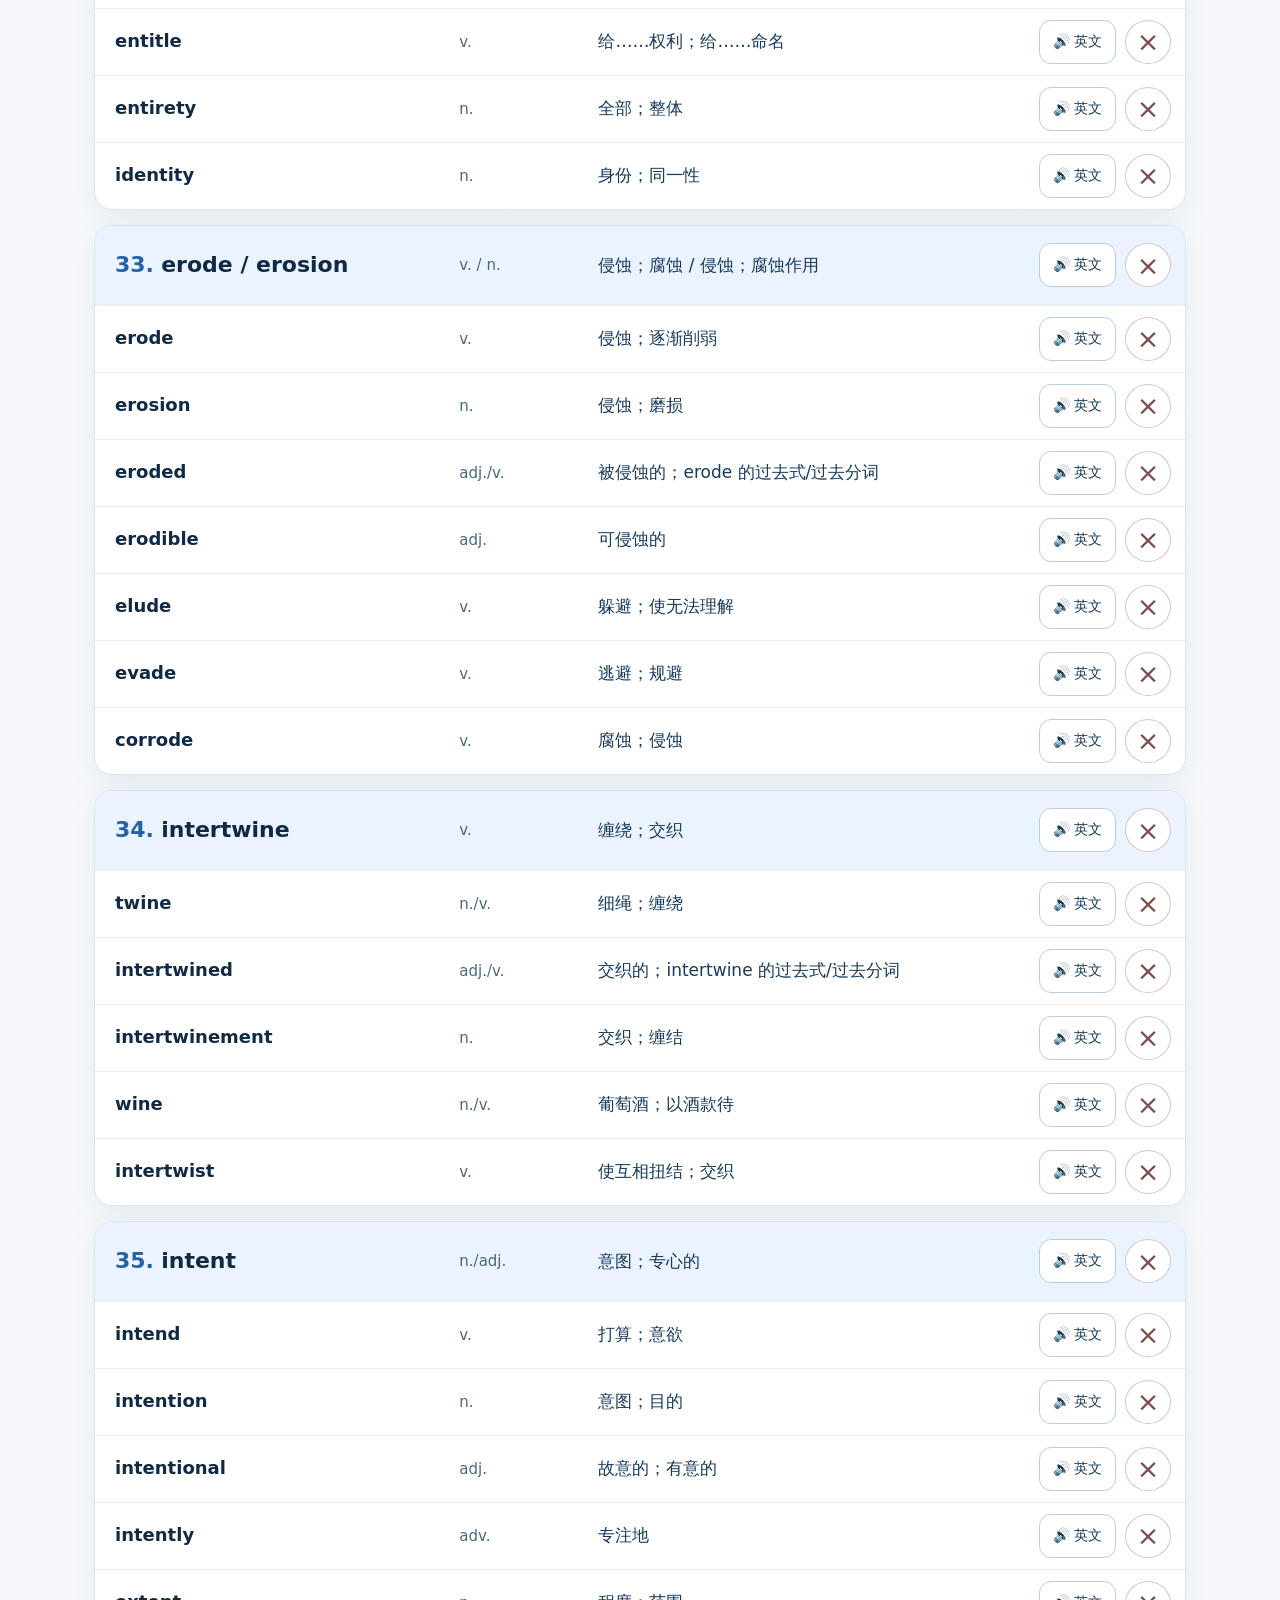
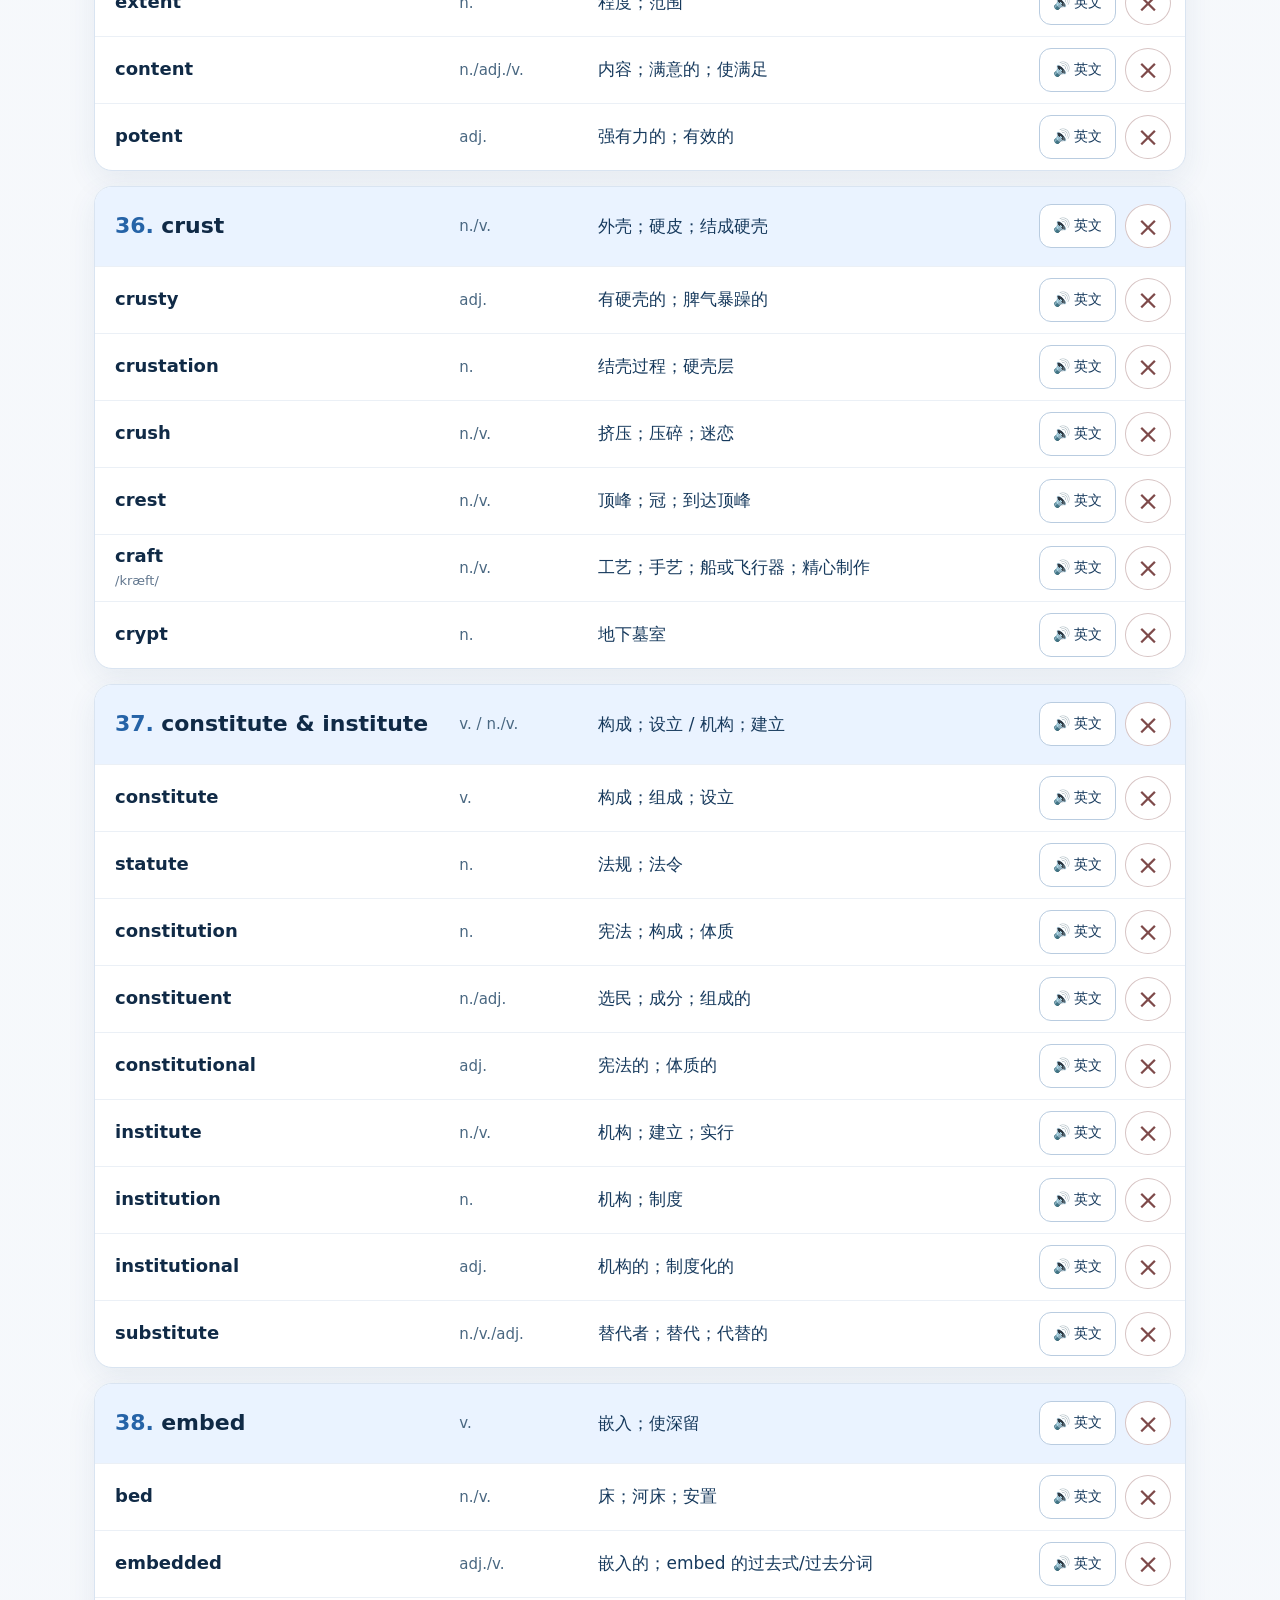
==== commit 4f5003f1: "Add TOEFL speaking and writing study materials" ====
--- a/index.html
+++ b/index.html
@@ -23,6 +23,7 @@
       <button type="button" class="site-nav-button is-active" data-route="wordbook" aria-current="page">单词本</button>
       <button type="button" class="site-nav-button" data-route="listening">句子本</button>
       <button type="button" class="site-nav-button" data-route="speaking">口语材料</button>
+      <button type="button" class="site-nav-button" data-route="writing">写作</button>
     </nav>
 
     <section id="wordbook-view" class="page-view" data-view="wordbook">
@@ -67,8 +68,21 @@
       <iframe
         id="speaking-material-frame"
         class="speaking-material-frame"
+        data-material-frame="speaking"
         src="./speaking-material.html"
         title="口语材料"
+        loading="eager"
+        scrolling="no"
+      ></iframe>
+    </section>
+
+    <section id="writing-view" class="page-view writing-view" data-view="writing" hidden>
+      <iframe
+        id="writing-material-frame"
+        class="speaking-material-frame"
+        data-material-frame="writing"
+        src="./writing-material.html"
+        title="写作材料"
         loading="eager"
         scrolling="no"
       ></iframe>
--- a/style.css
+++ b/style.css
@@ -71,7 +71,7 @@
 
 .site-nav {
   display: grid;
-  grid-template-columns: repeat(3, 1fr);
+  grid-template-columns: repeat(4, 1fr);
   gap: 6px;
   margin-bottom: 14px;
   padding: 5px;
@@ -507,7 +507,8 @@
   box-shadow: none;
 }
 
-.speaking-view {
+.speaking-view,
+.writing-view {
   overflow: hidden;
   border: 1px solid var(--line);
   border-radius: 16px;
@@ -637,7 +638,8 @@
     min-height: 48px;
     padding: 0 5px;
   }
-  .speaking-view { border-radius: 12px; }
+  .speaking-view,
+  .writing-view { border-radius: 12px; }
 }
 
 @media (prefers-reduced-motion: reduce) {
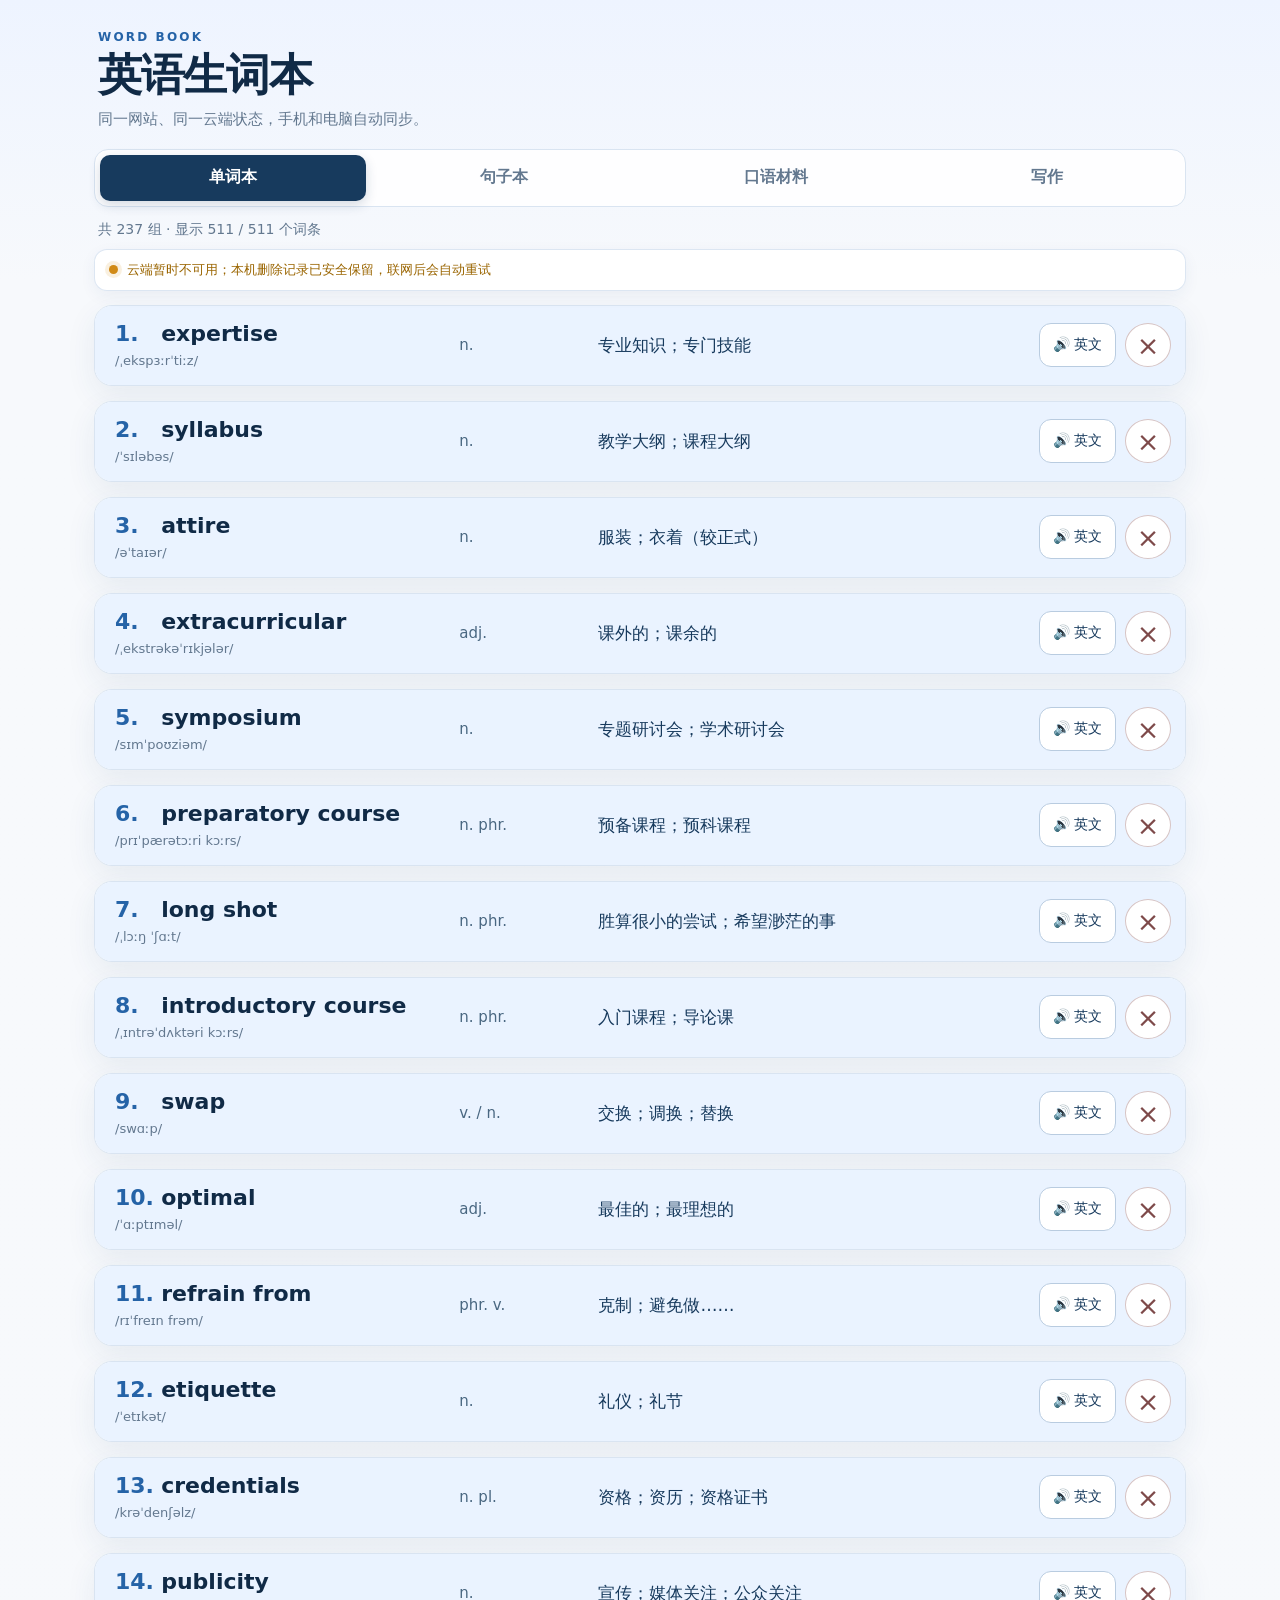
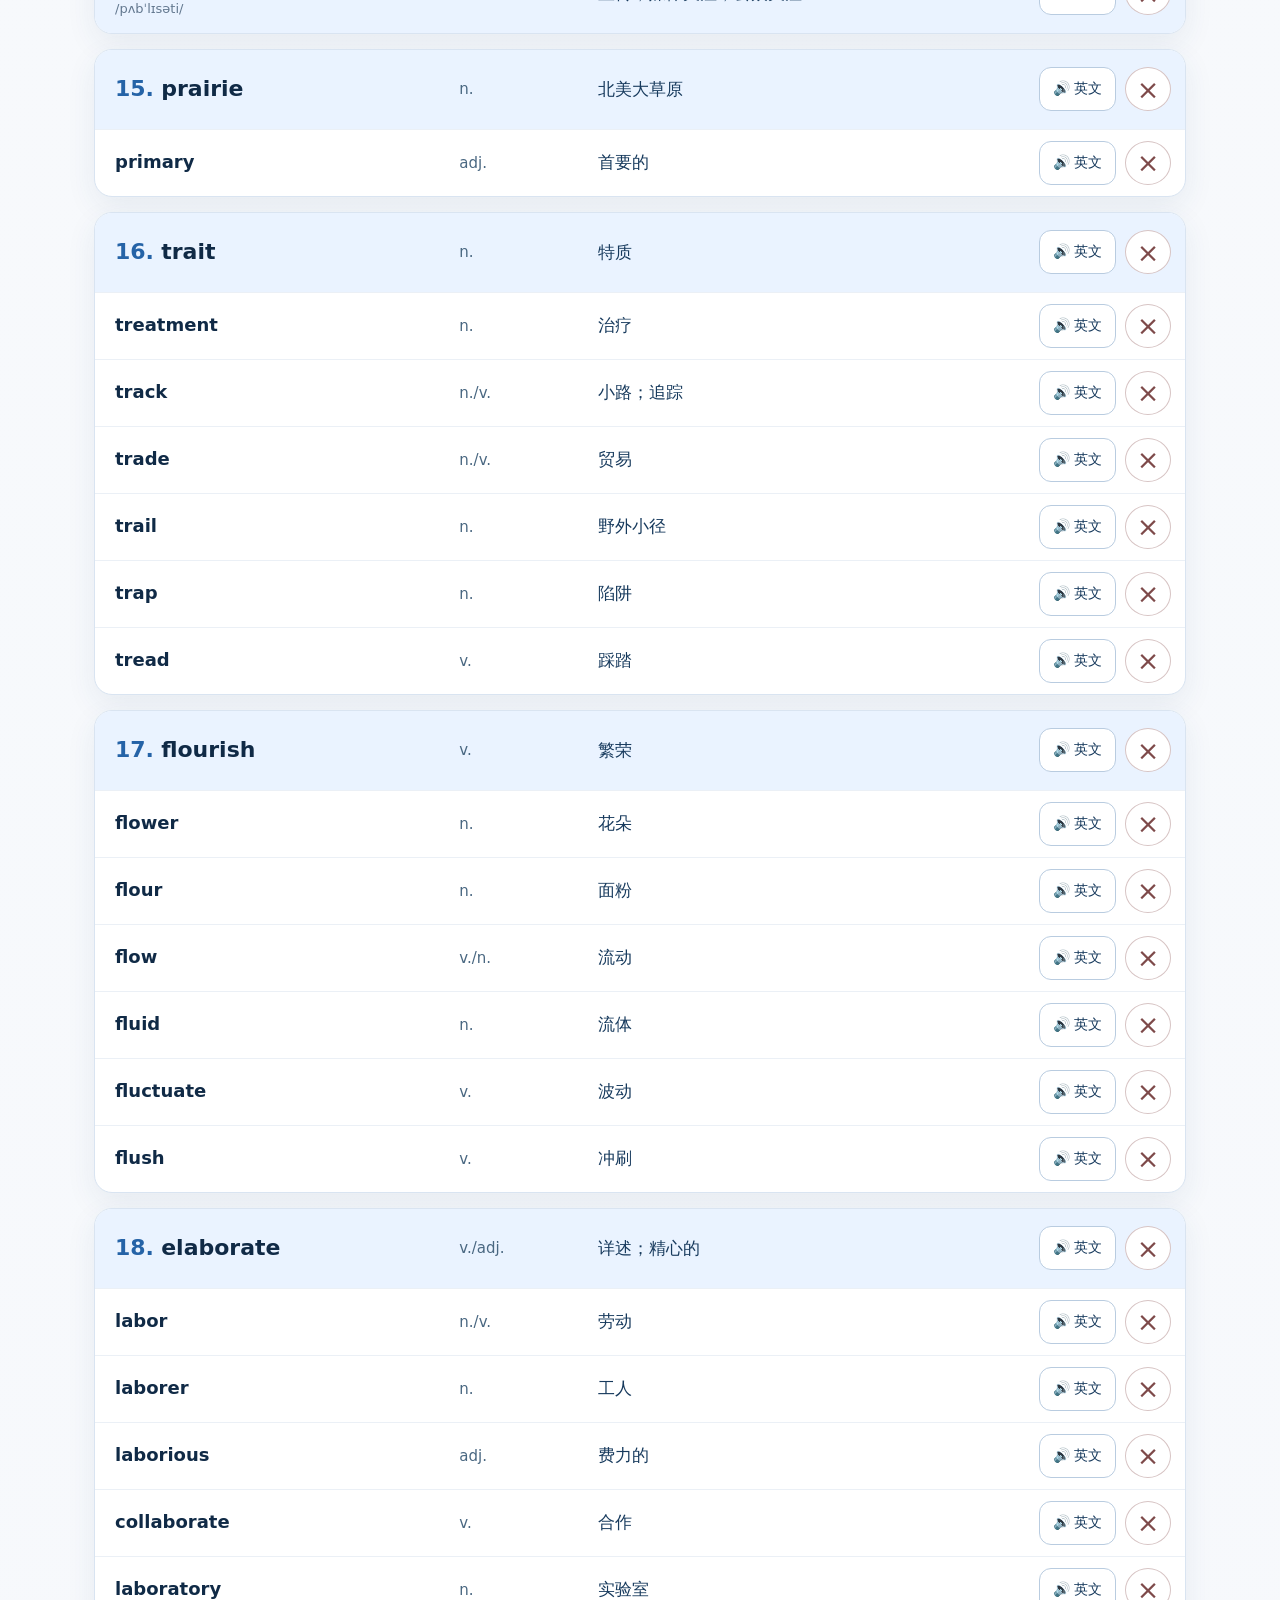
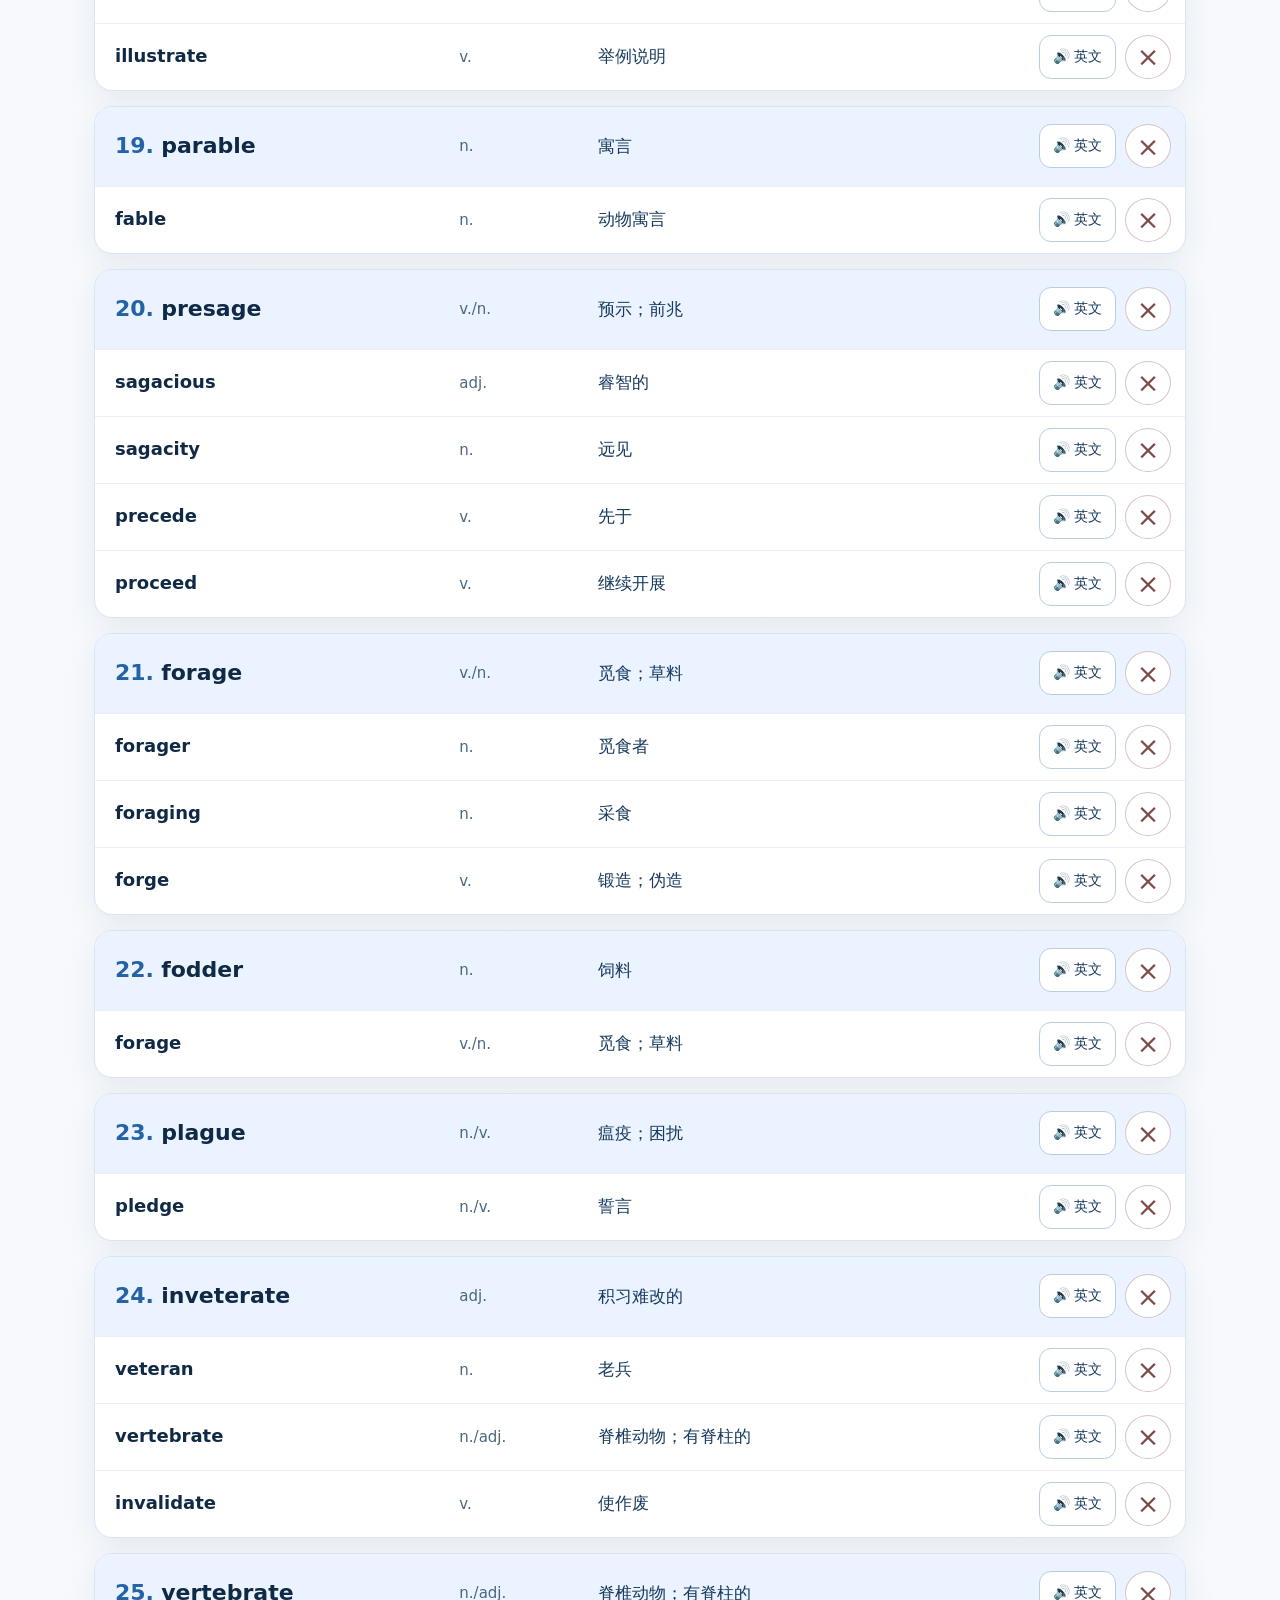
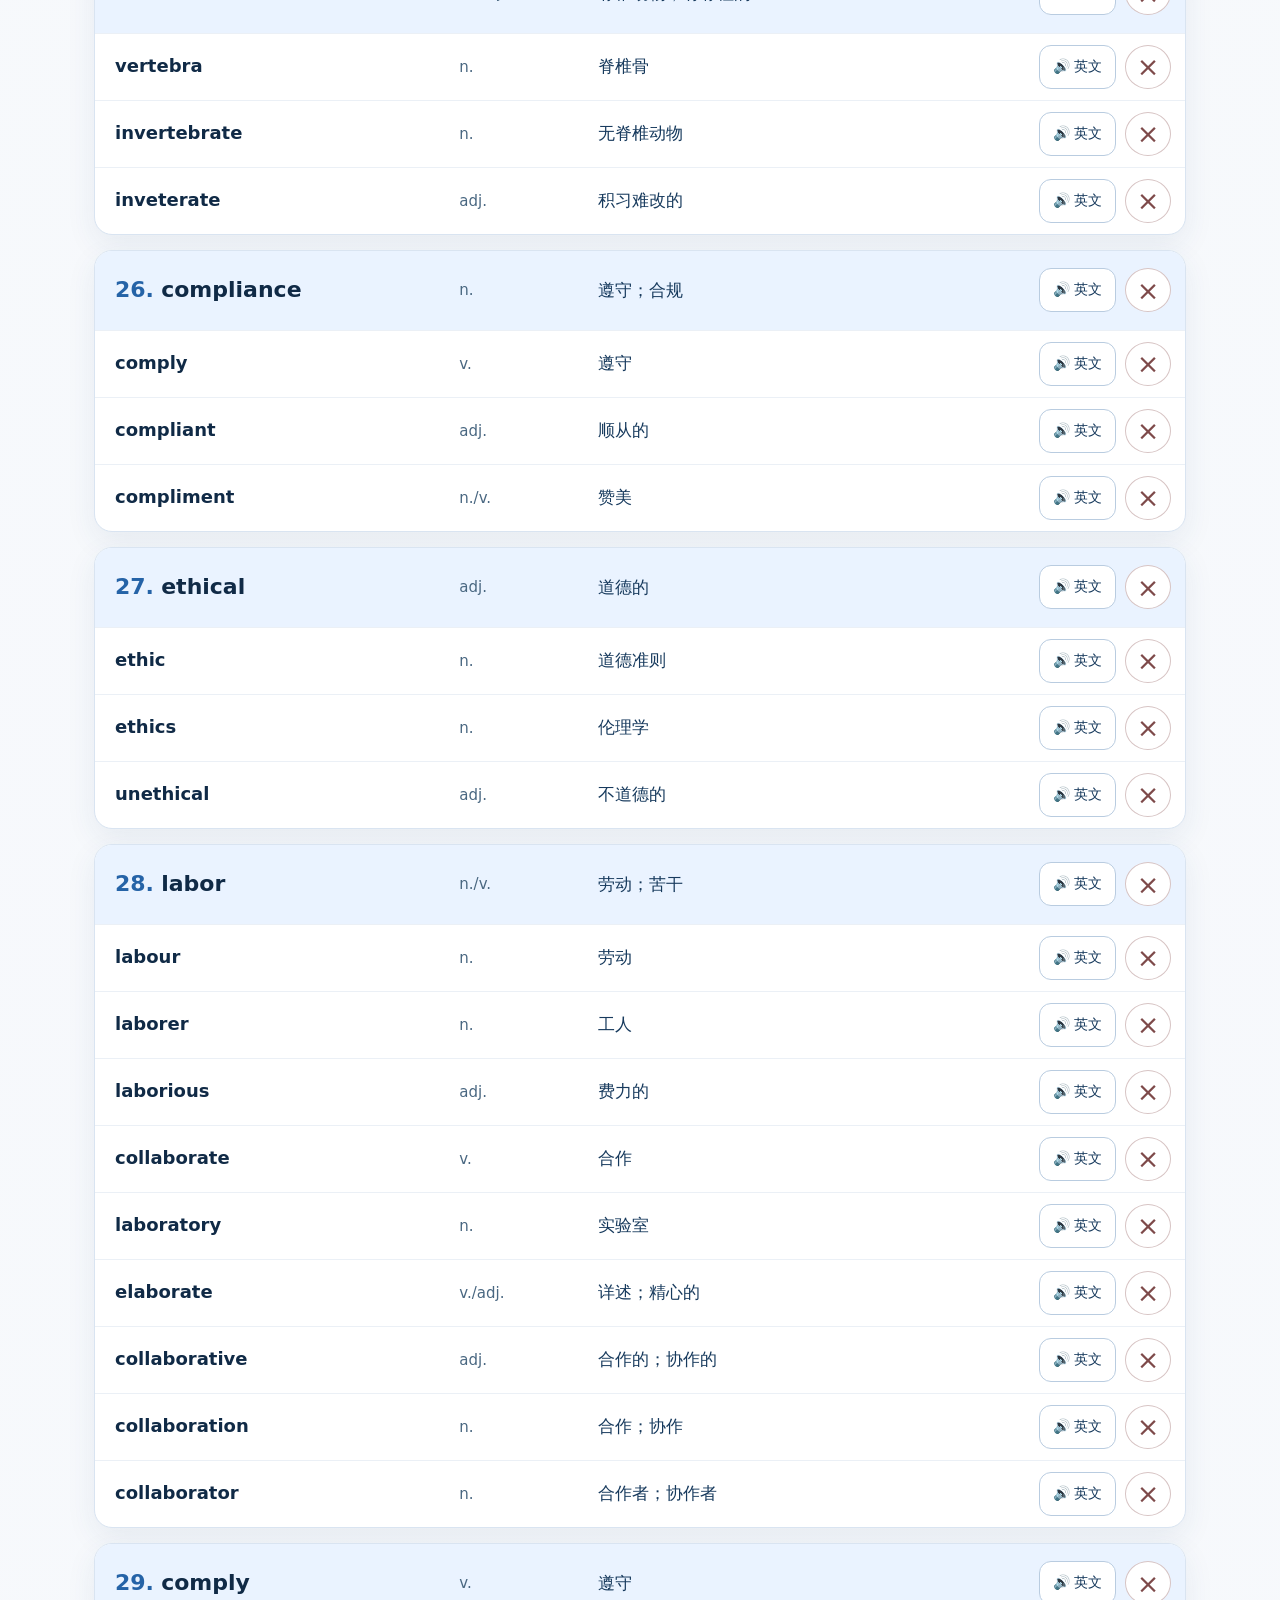
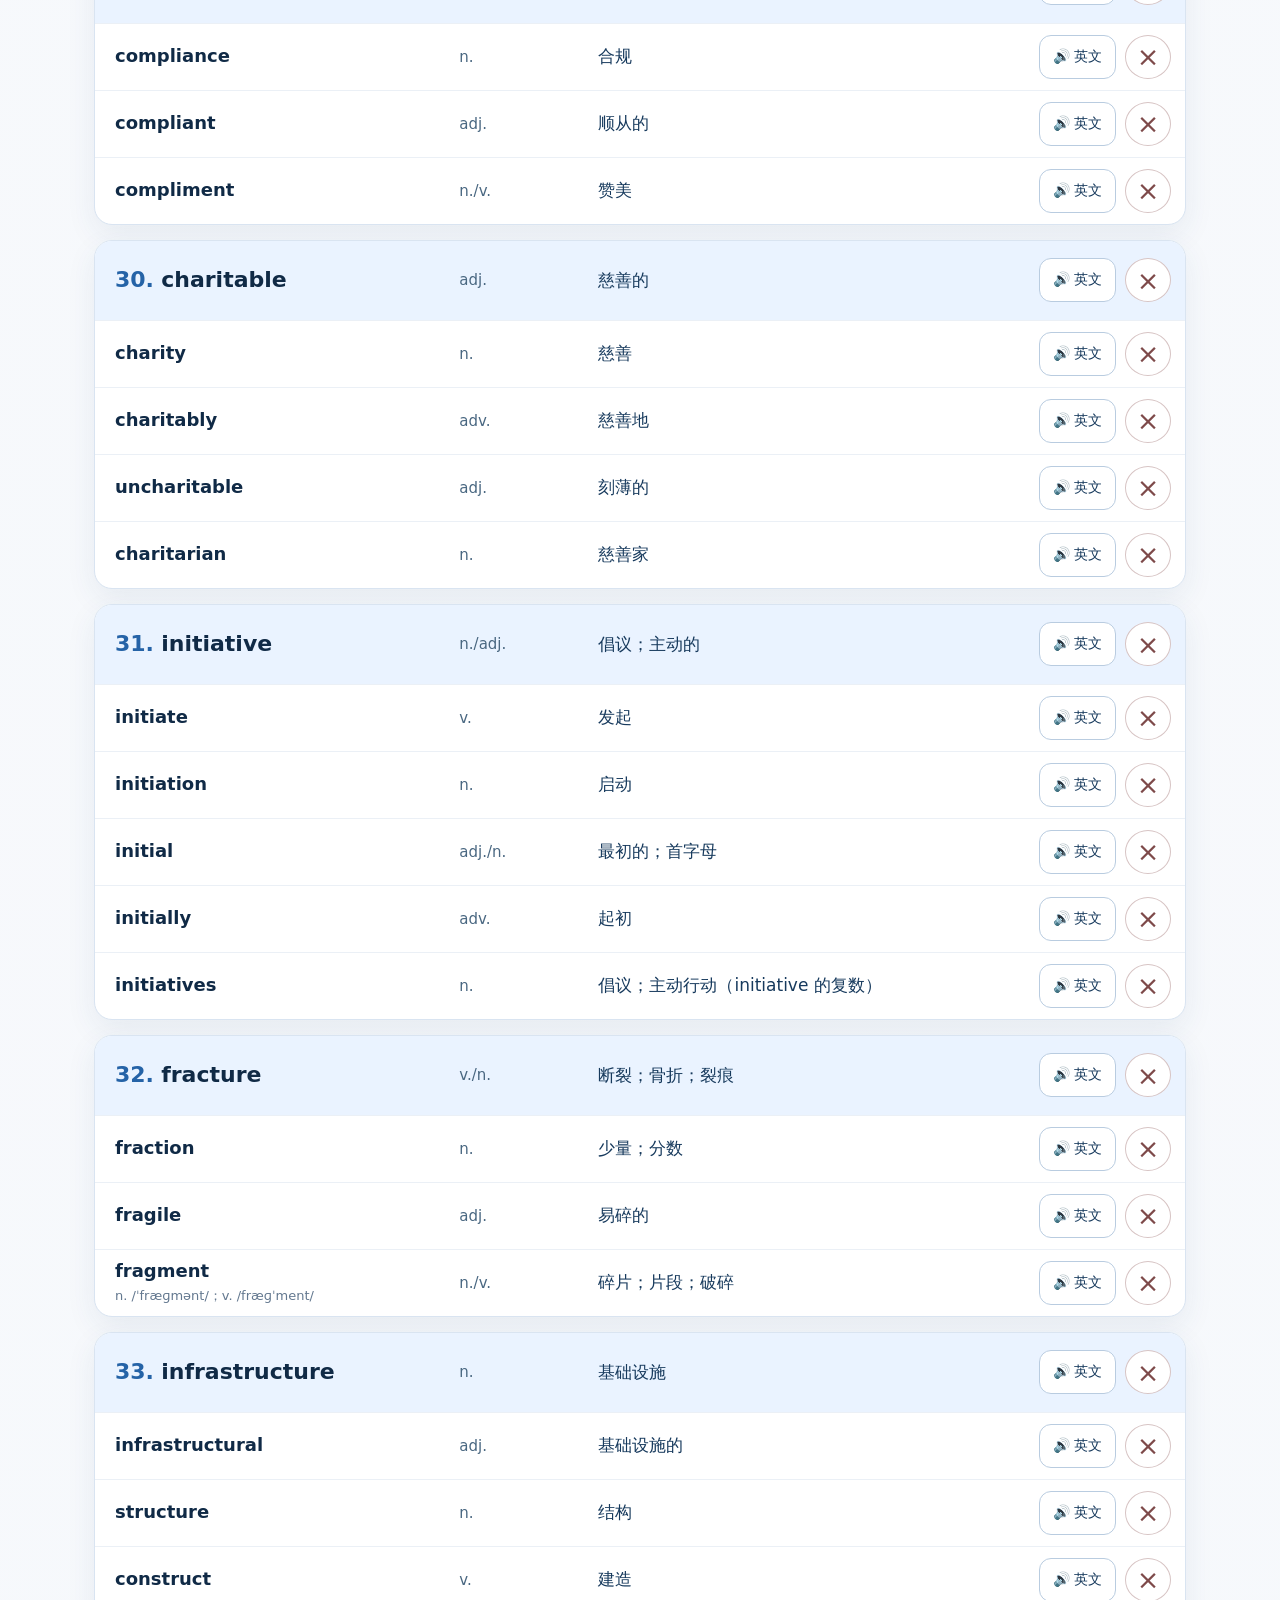
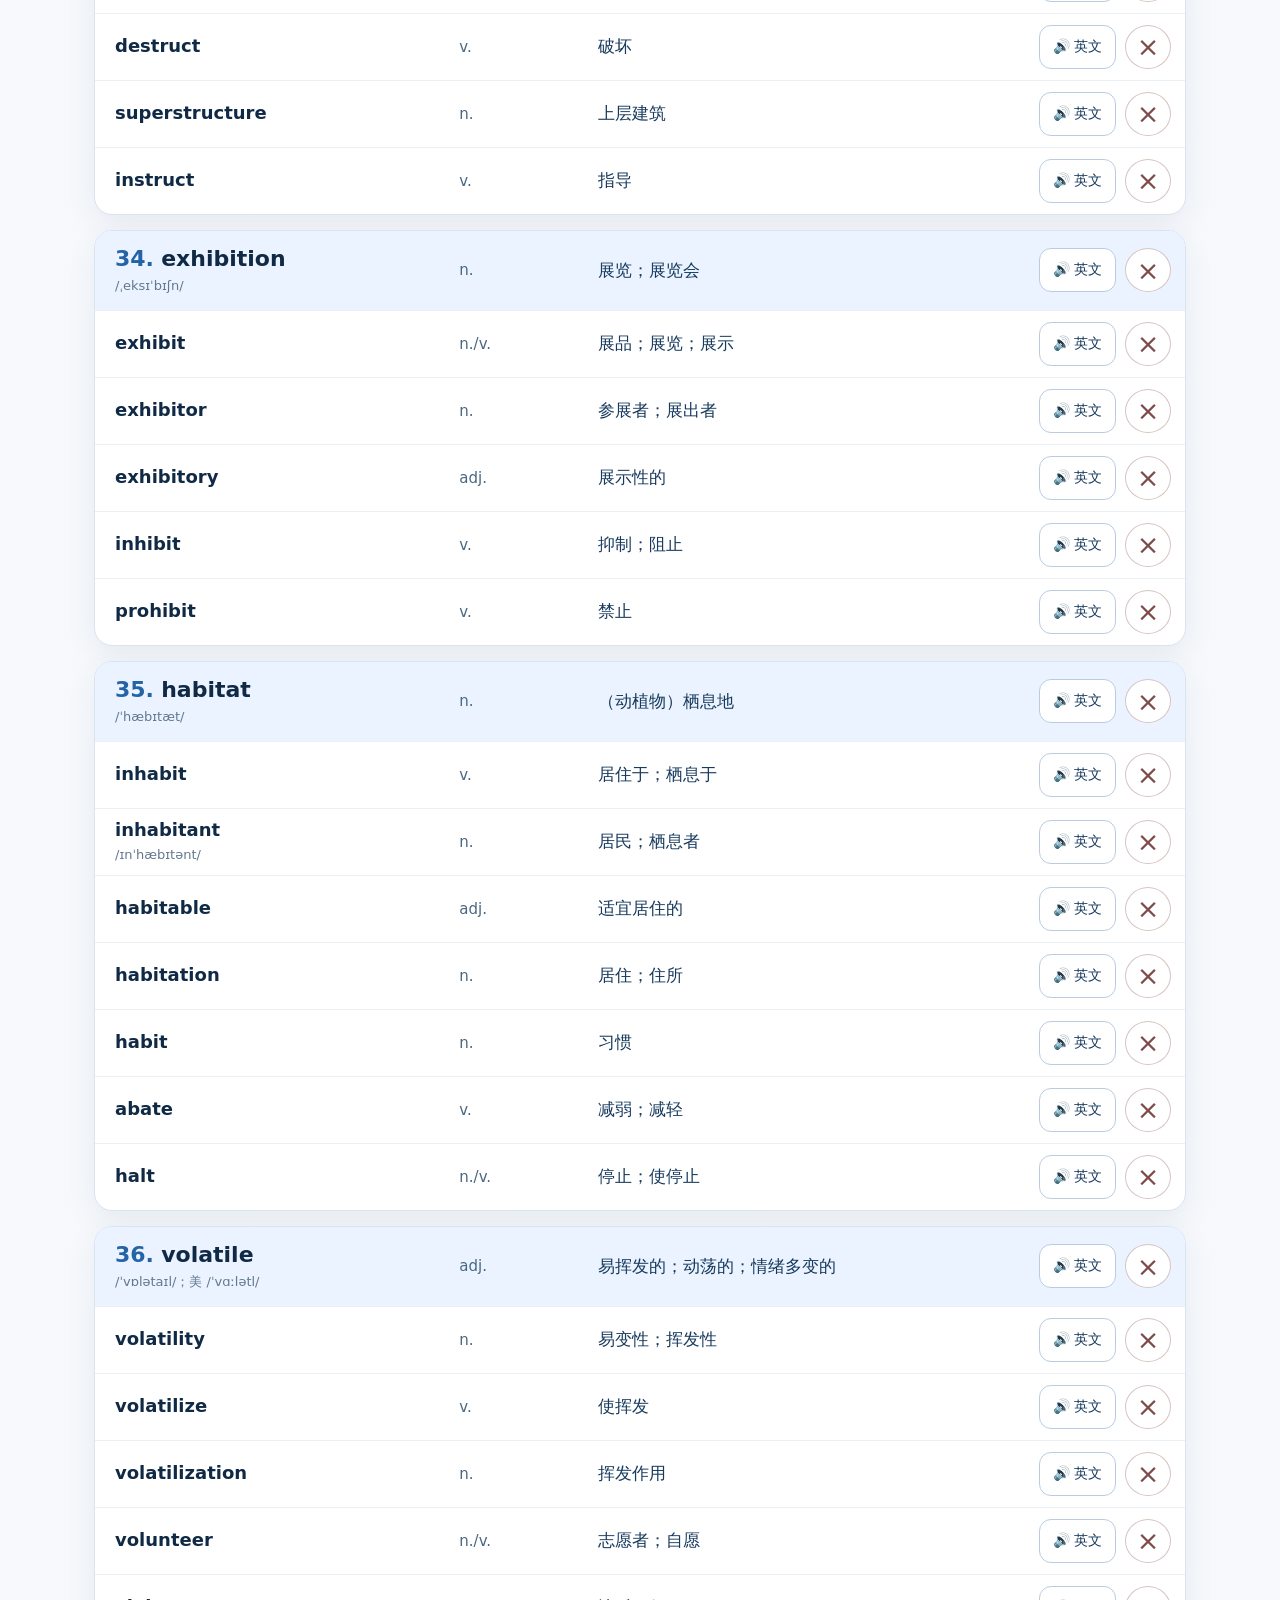
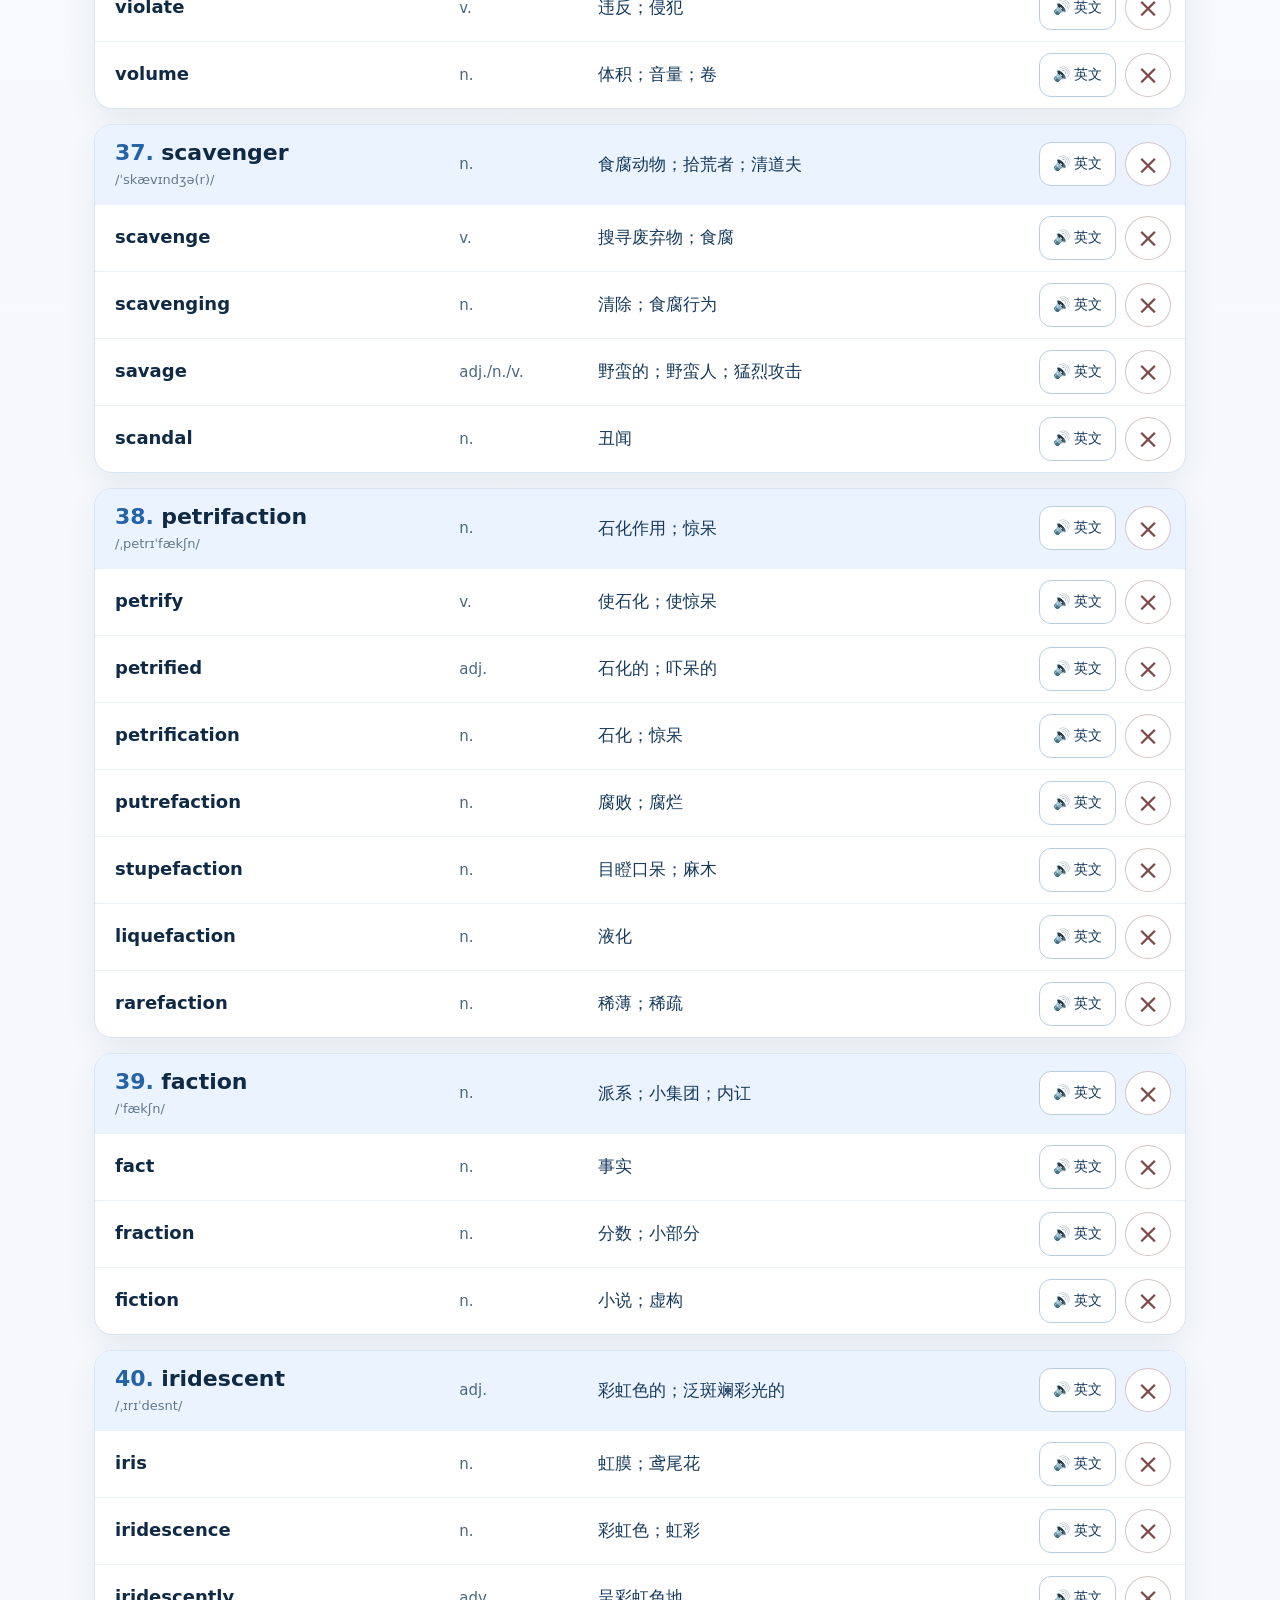
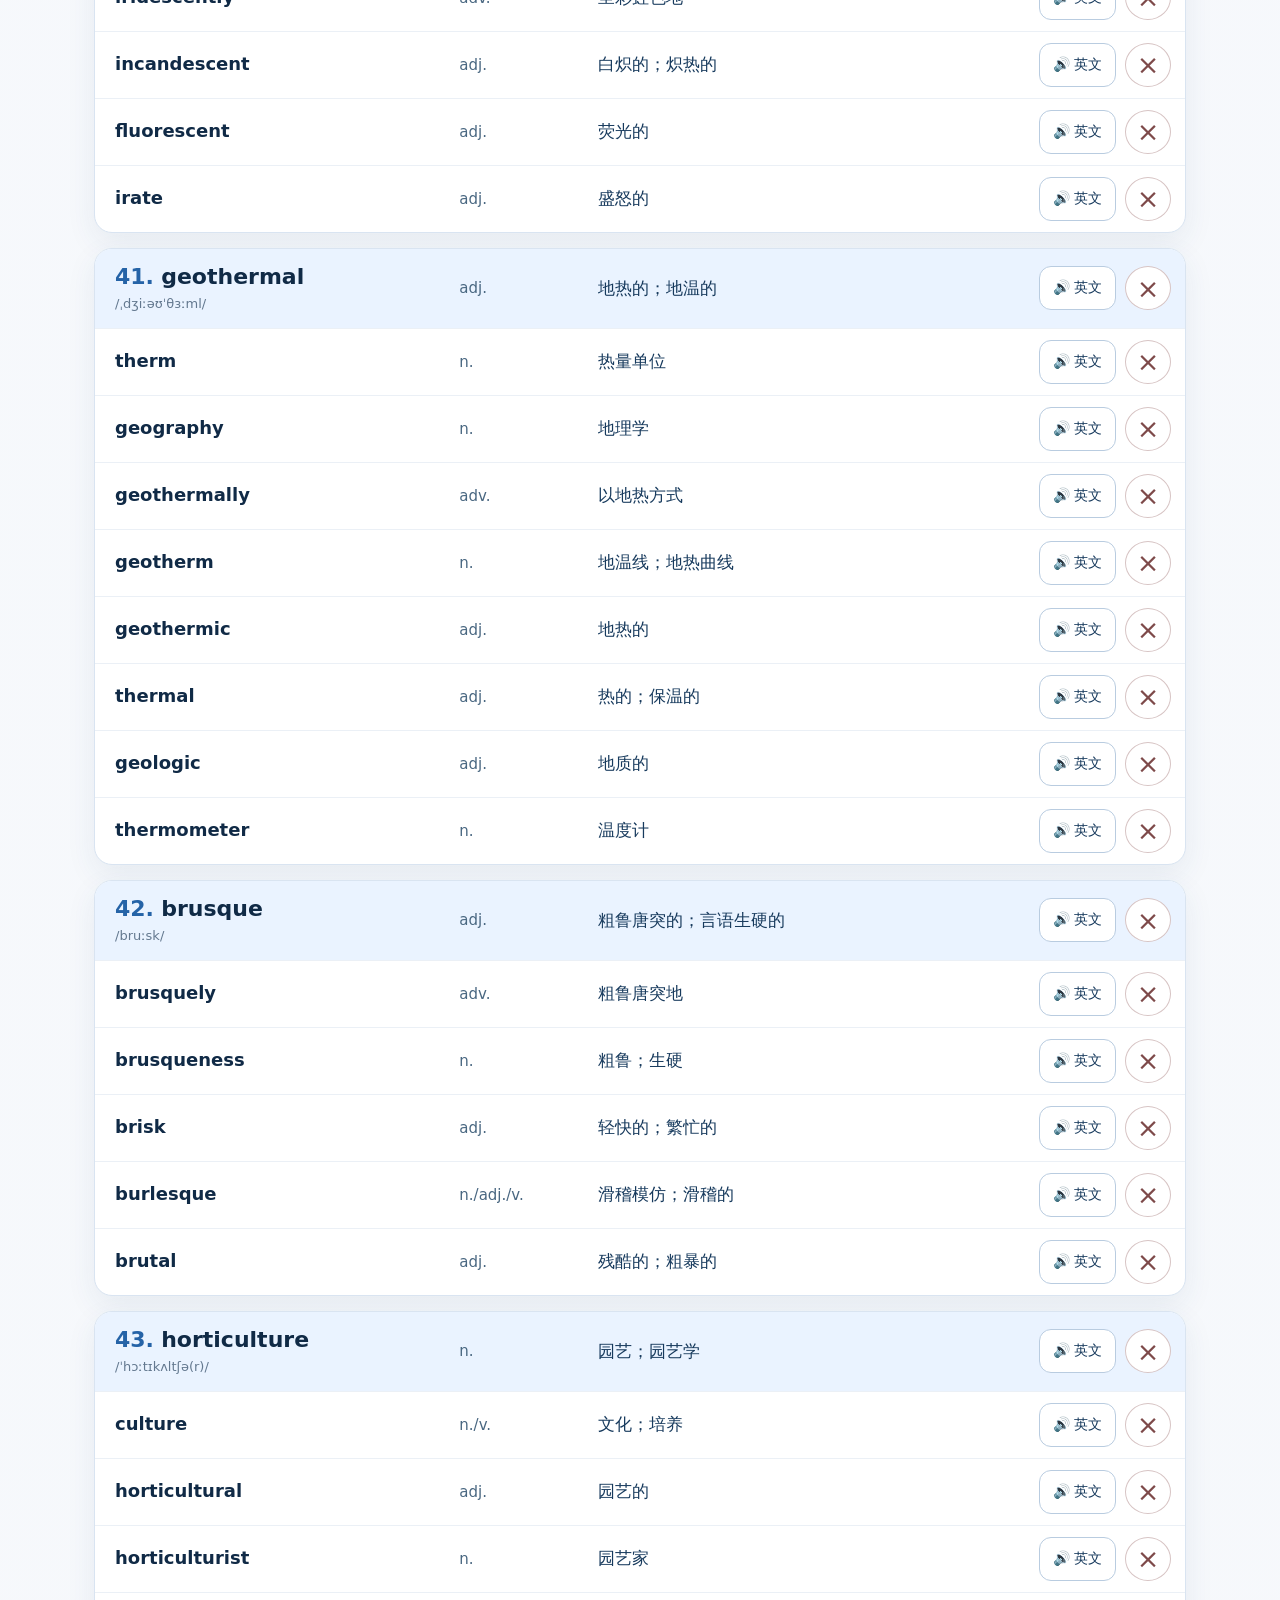
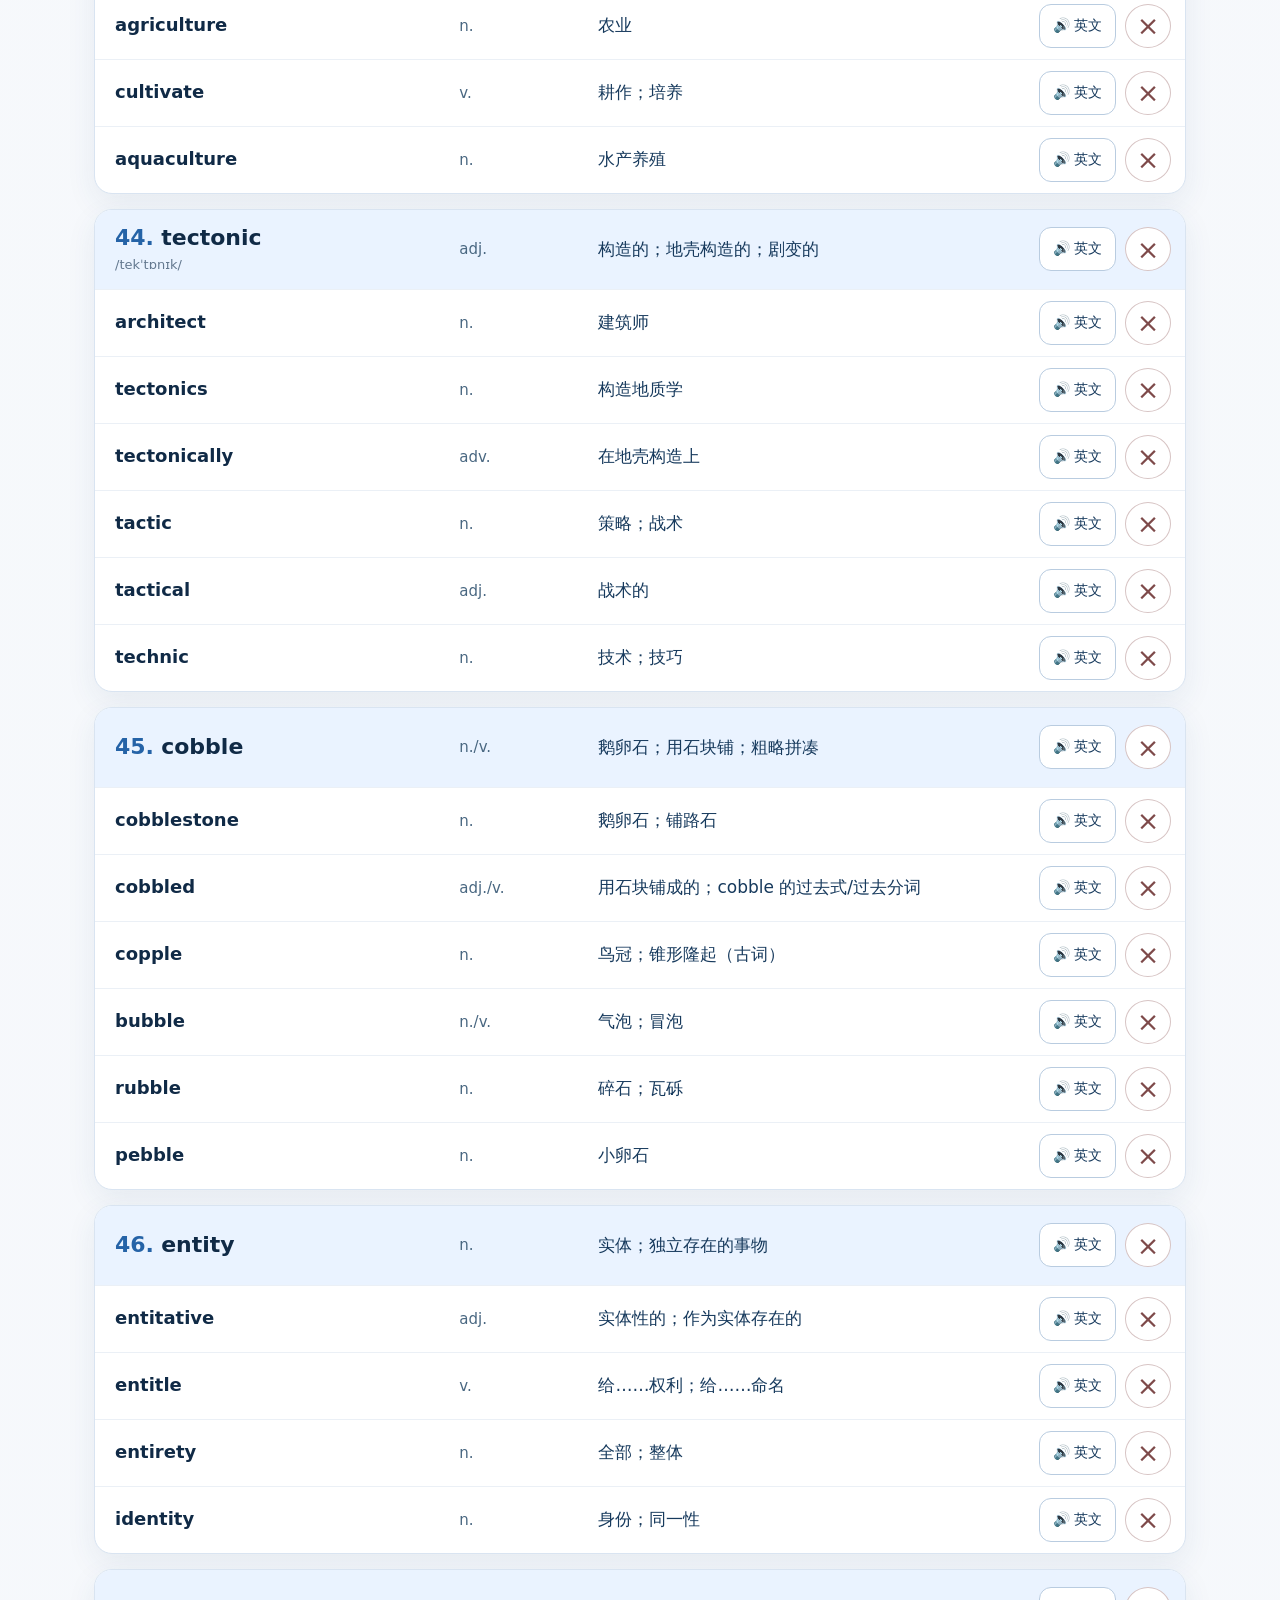
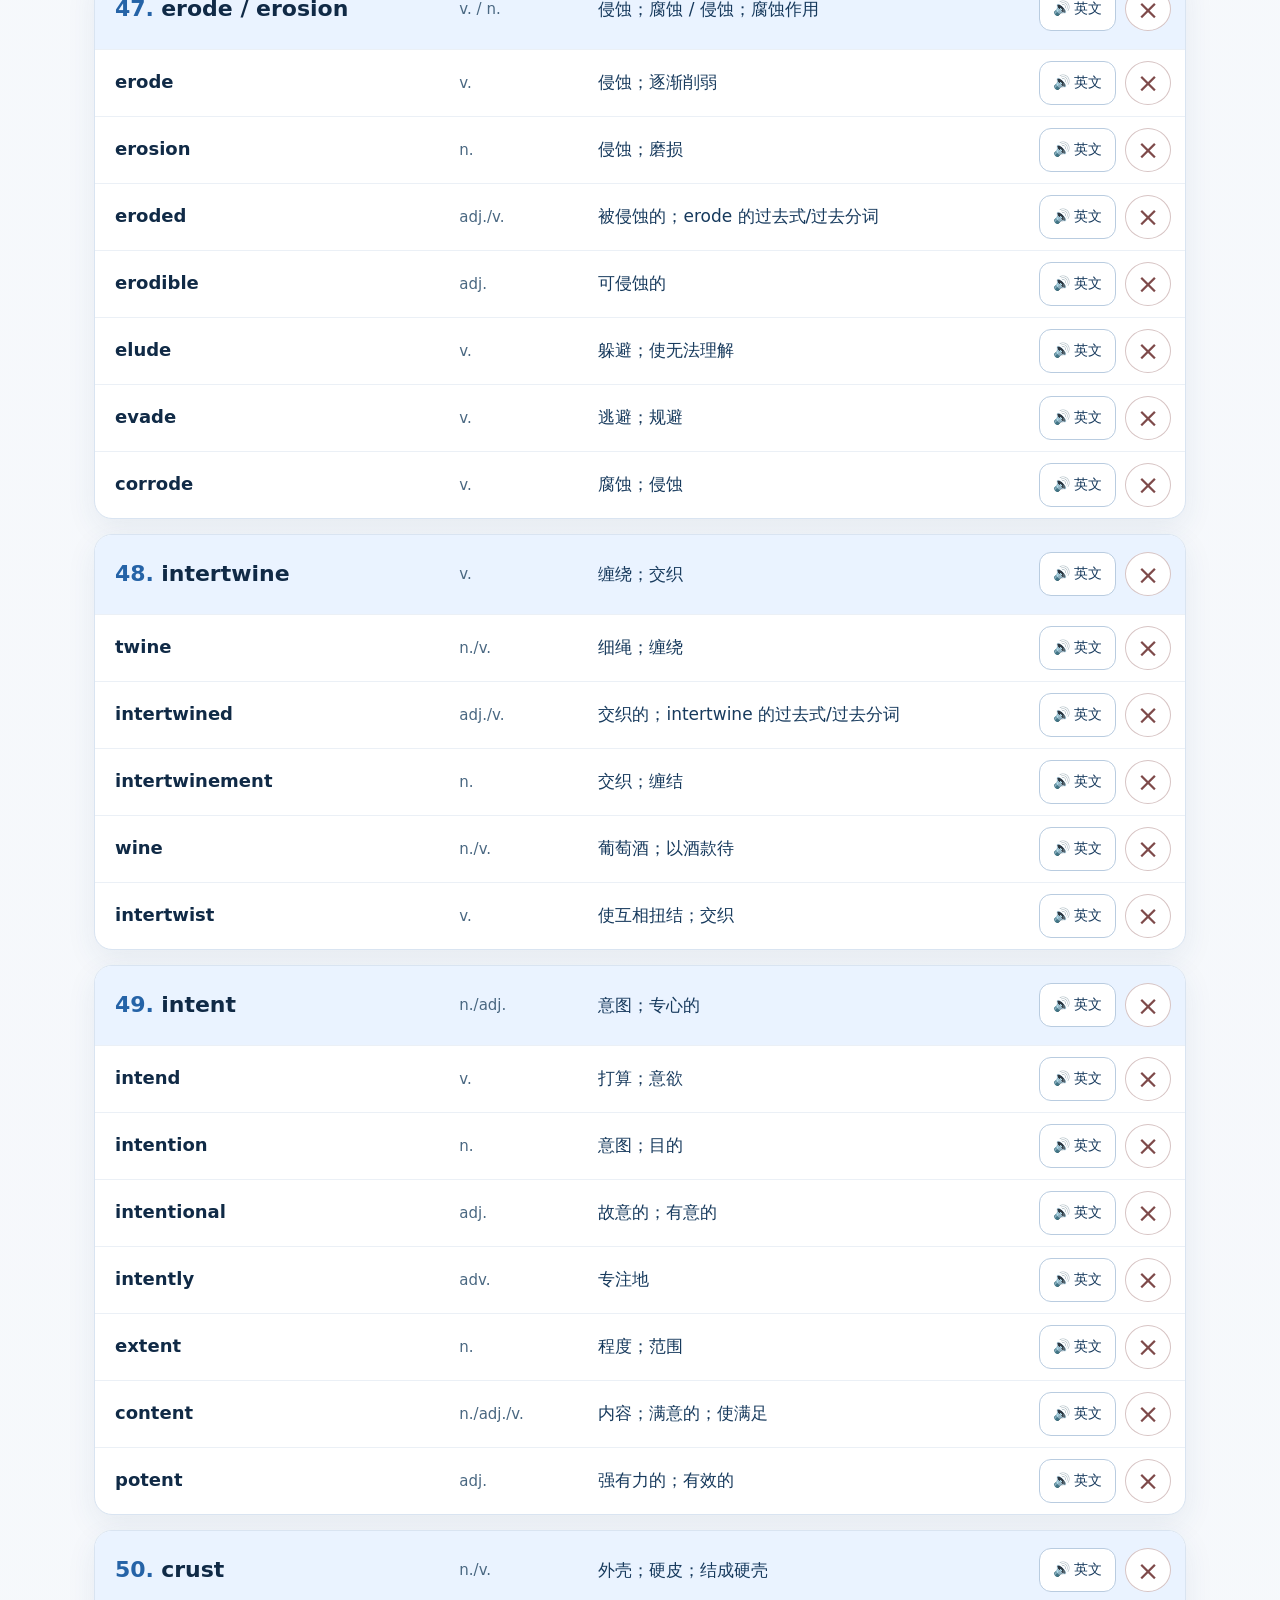
==== commit 7b2ae8af: "Add campus vocabulary and sentences from screenshots" ====
--- a/index.html
+++ b/index.html
@@ -92,7 +92,9 @@
   </main>
 
   <script src="./data.js"></script>
+  <script src="./wordbook-campus-data.js"></script>
   <script src="./listening-data.js"></script>
+  <script src="./listening-campus-data.js"></script>
   <script src="./config.js"></script>
   <script src="./audio.js"></script>
   <script src="./sync.js"></script>
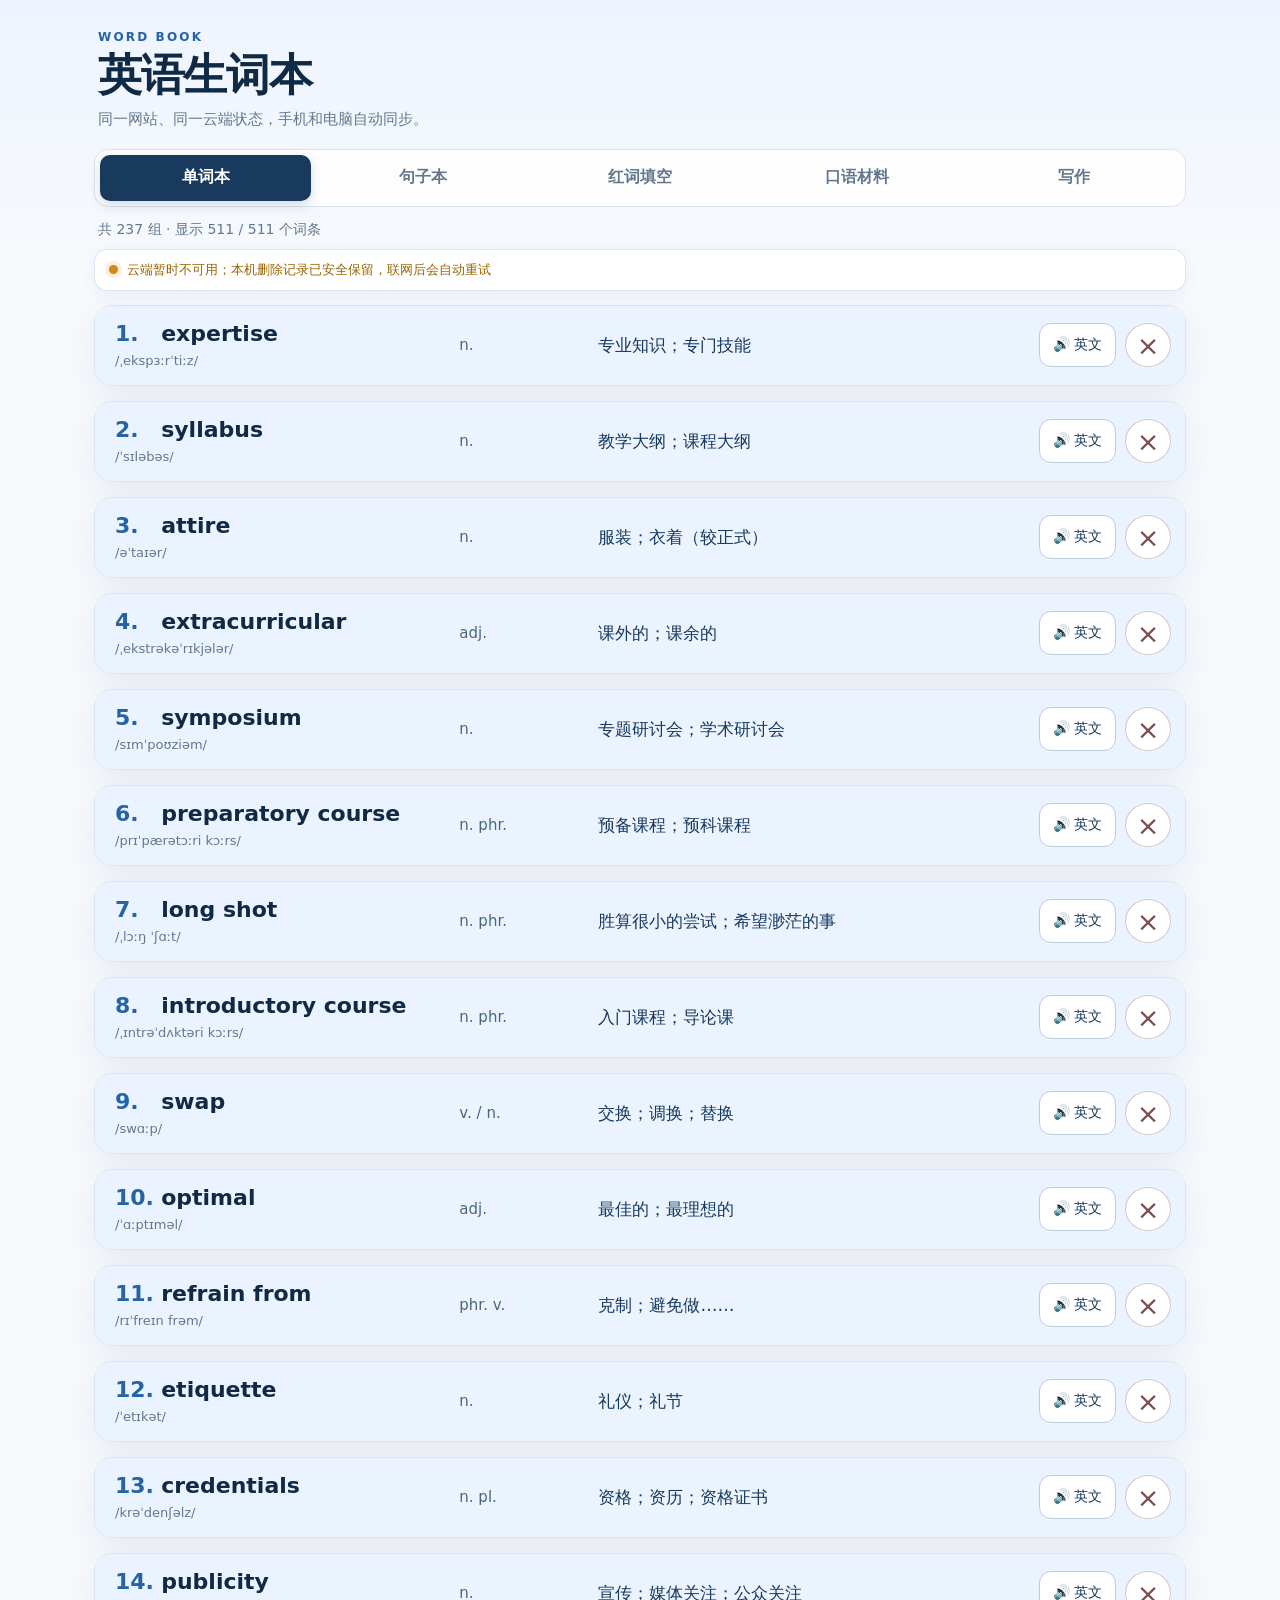
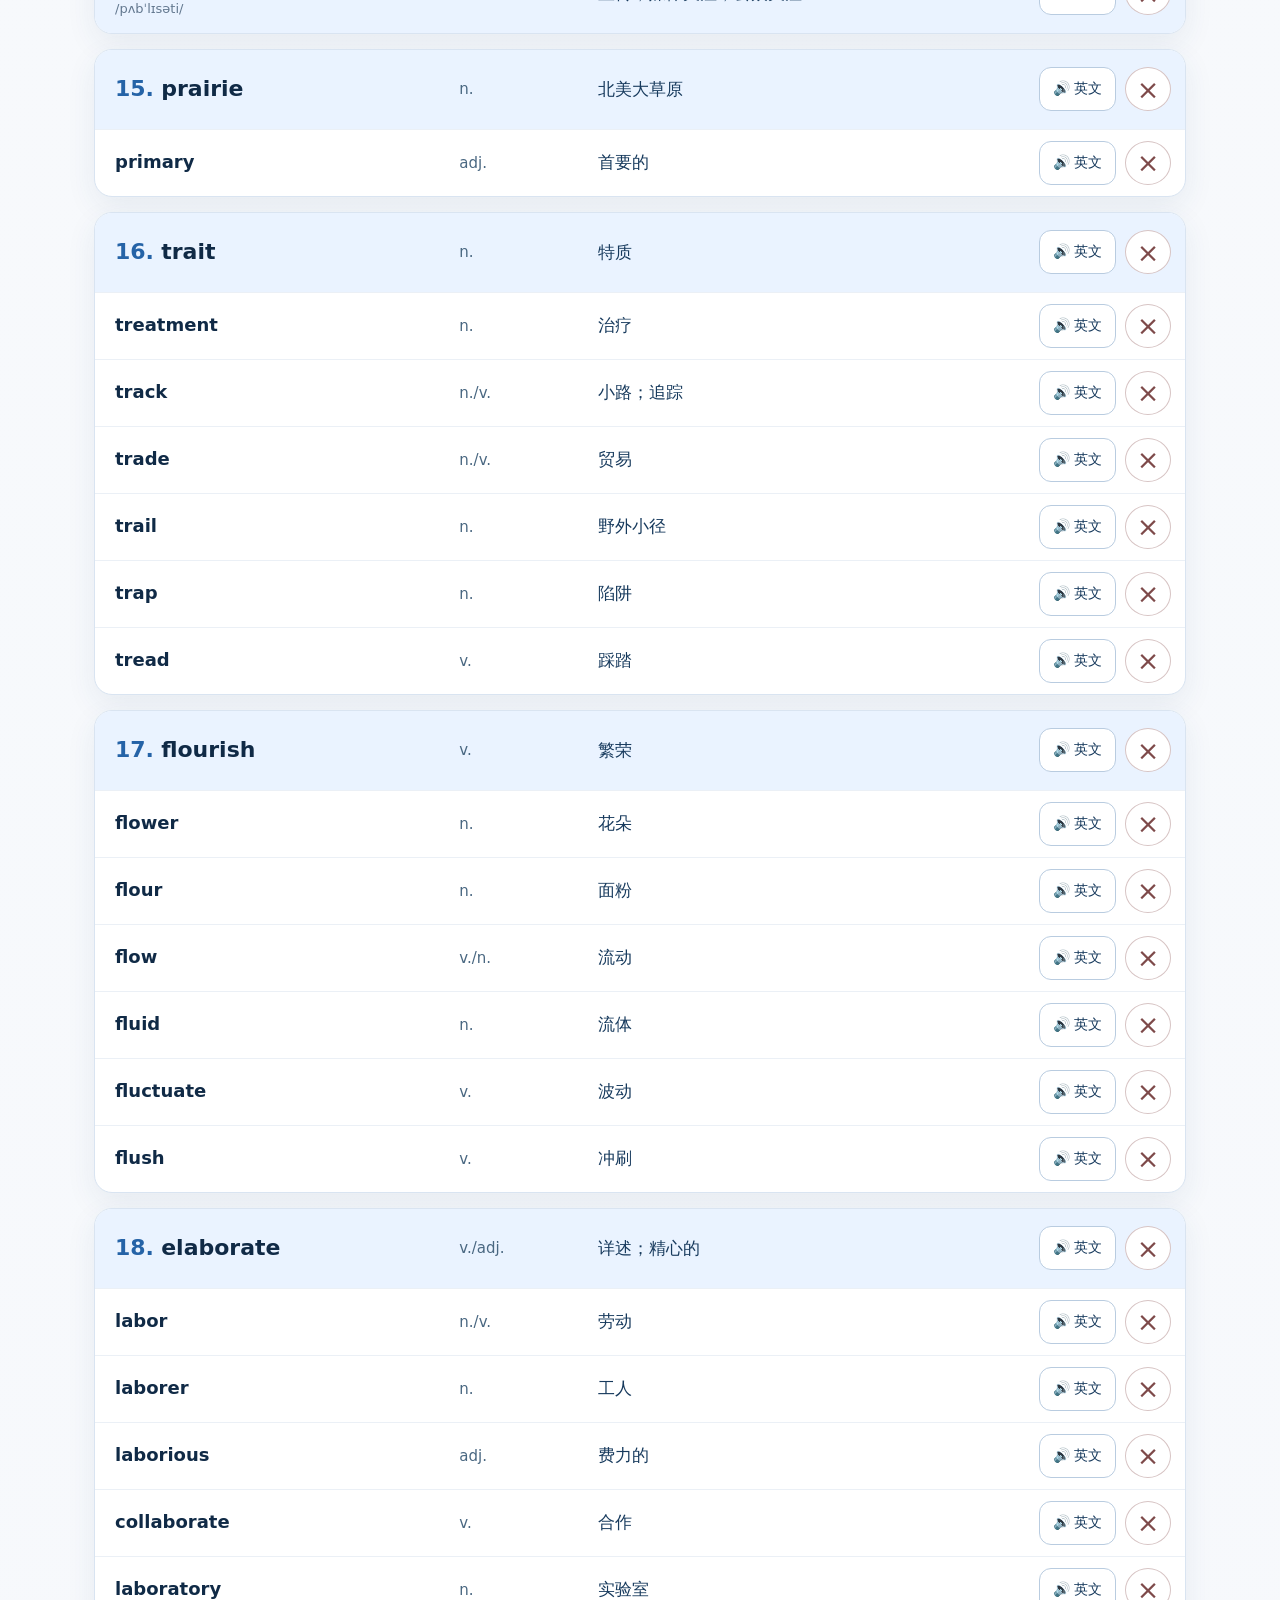
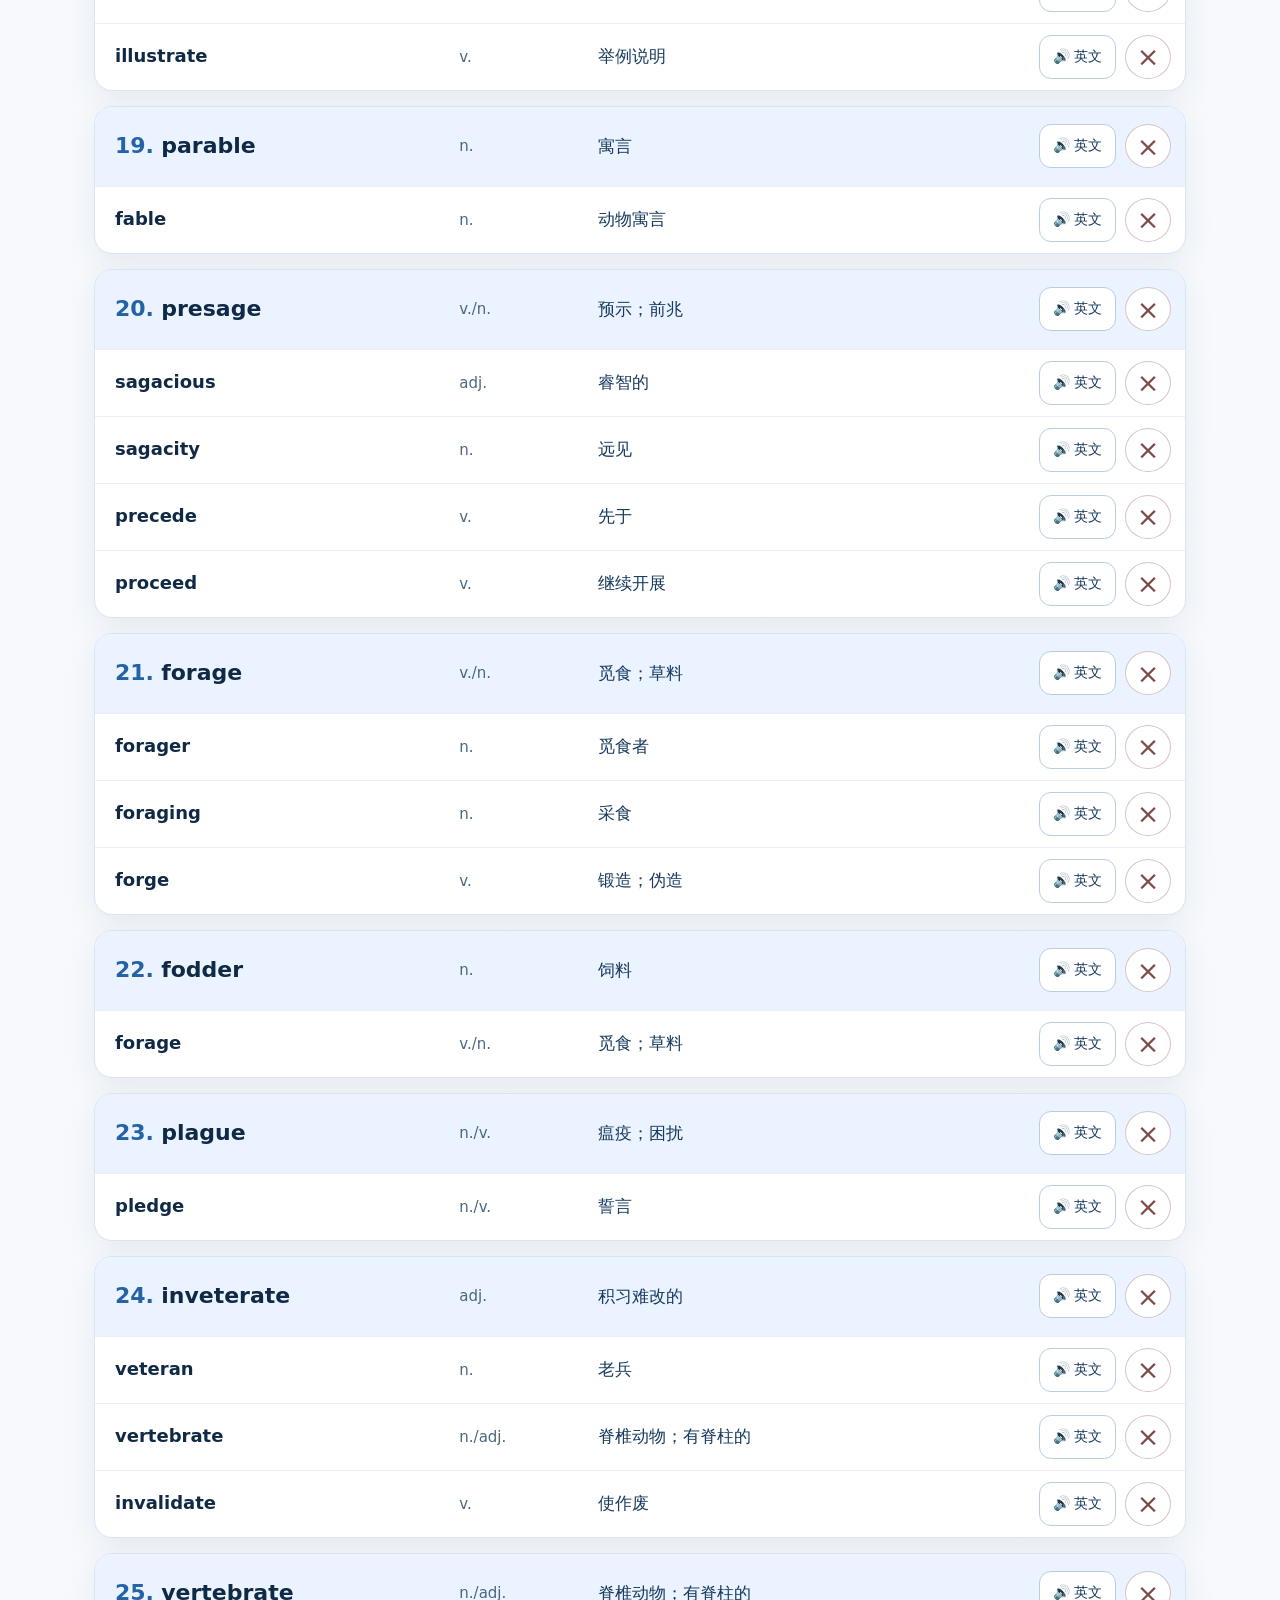
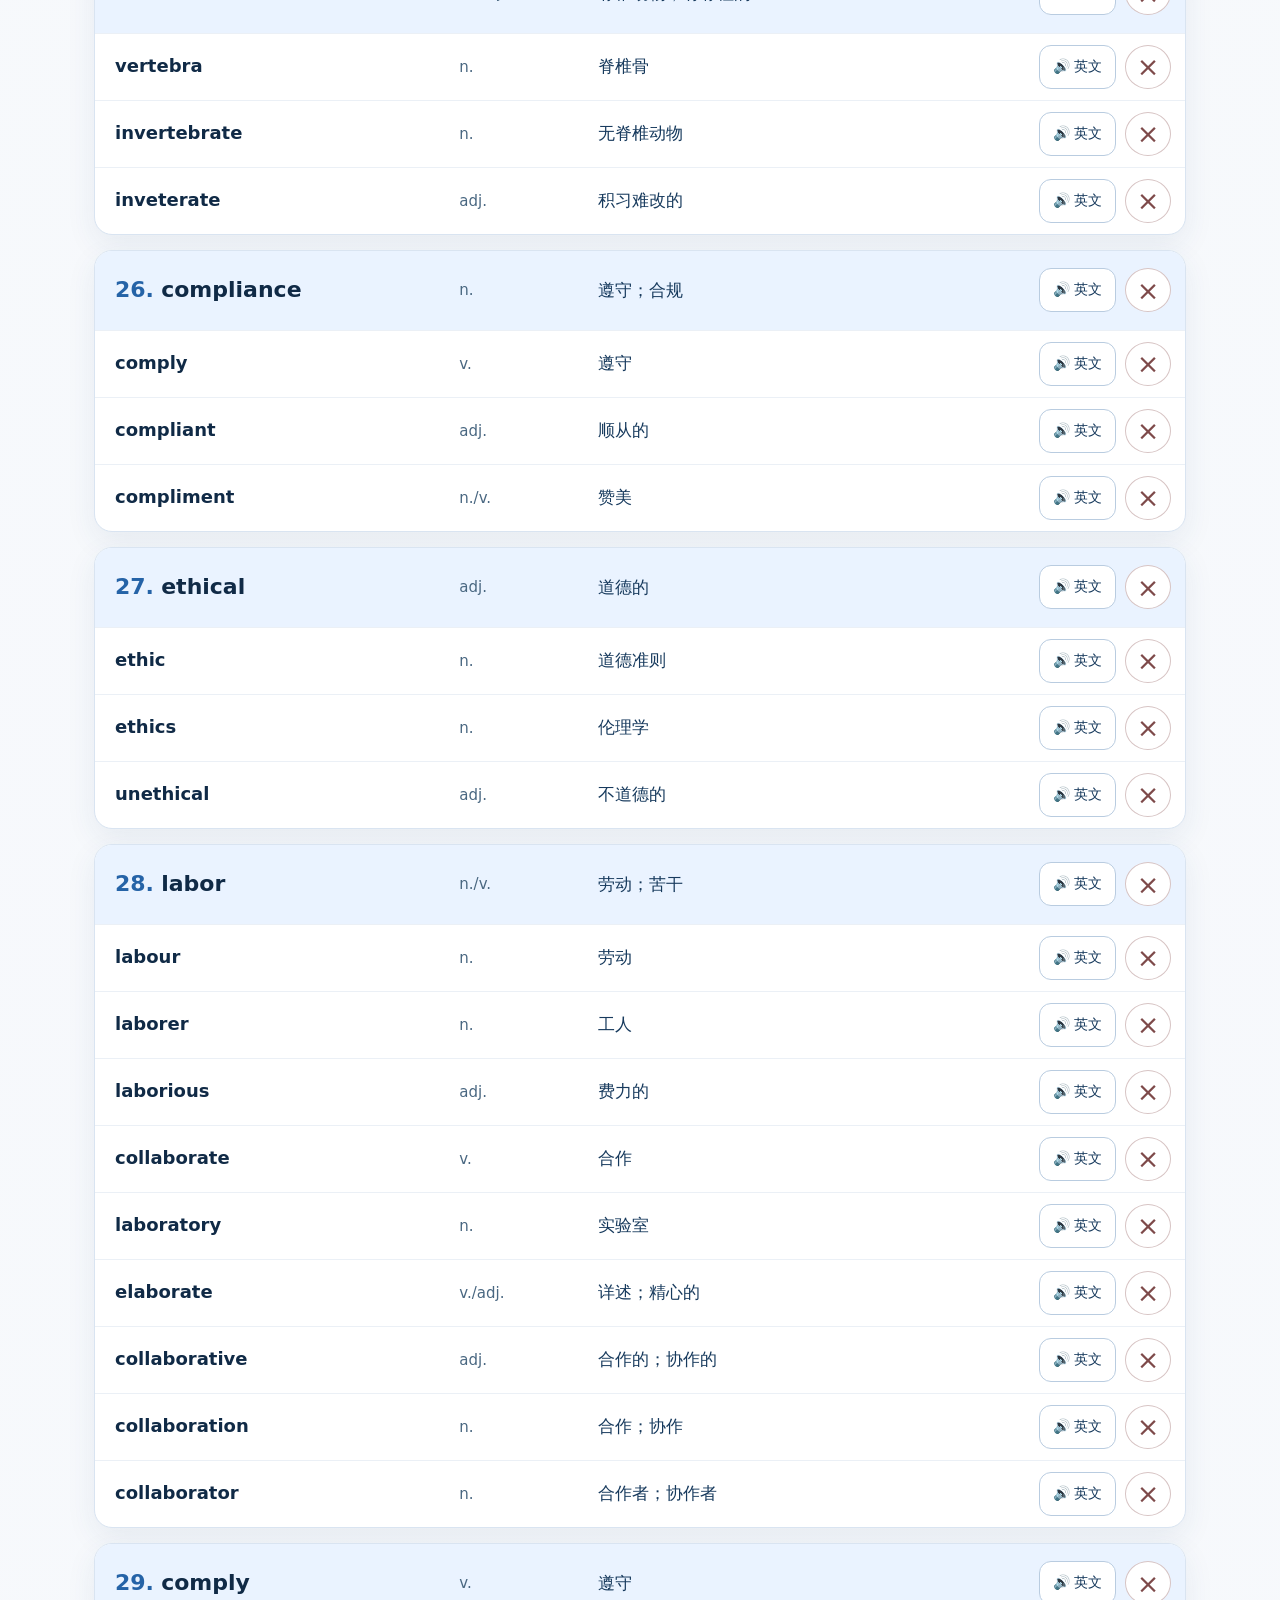
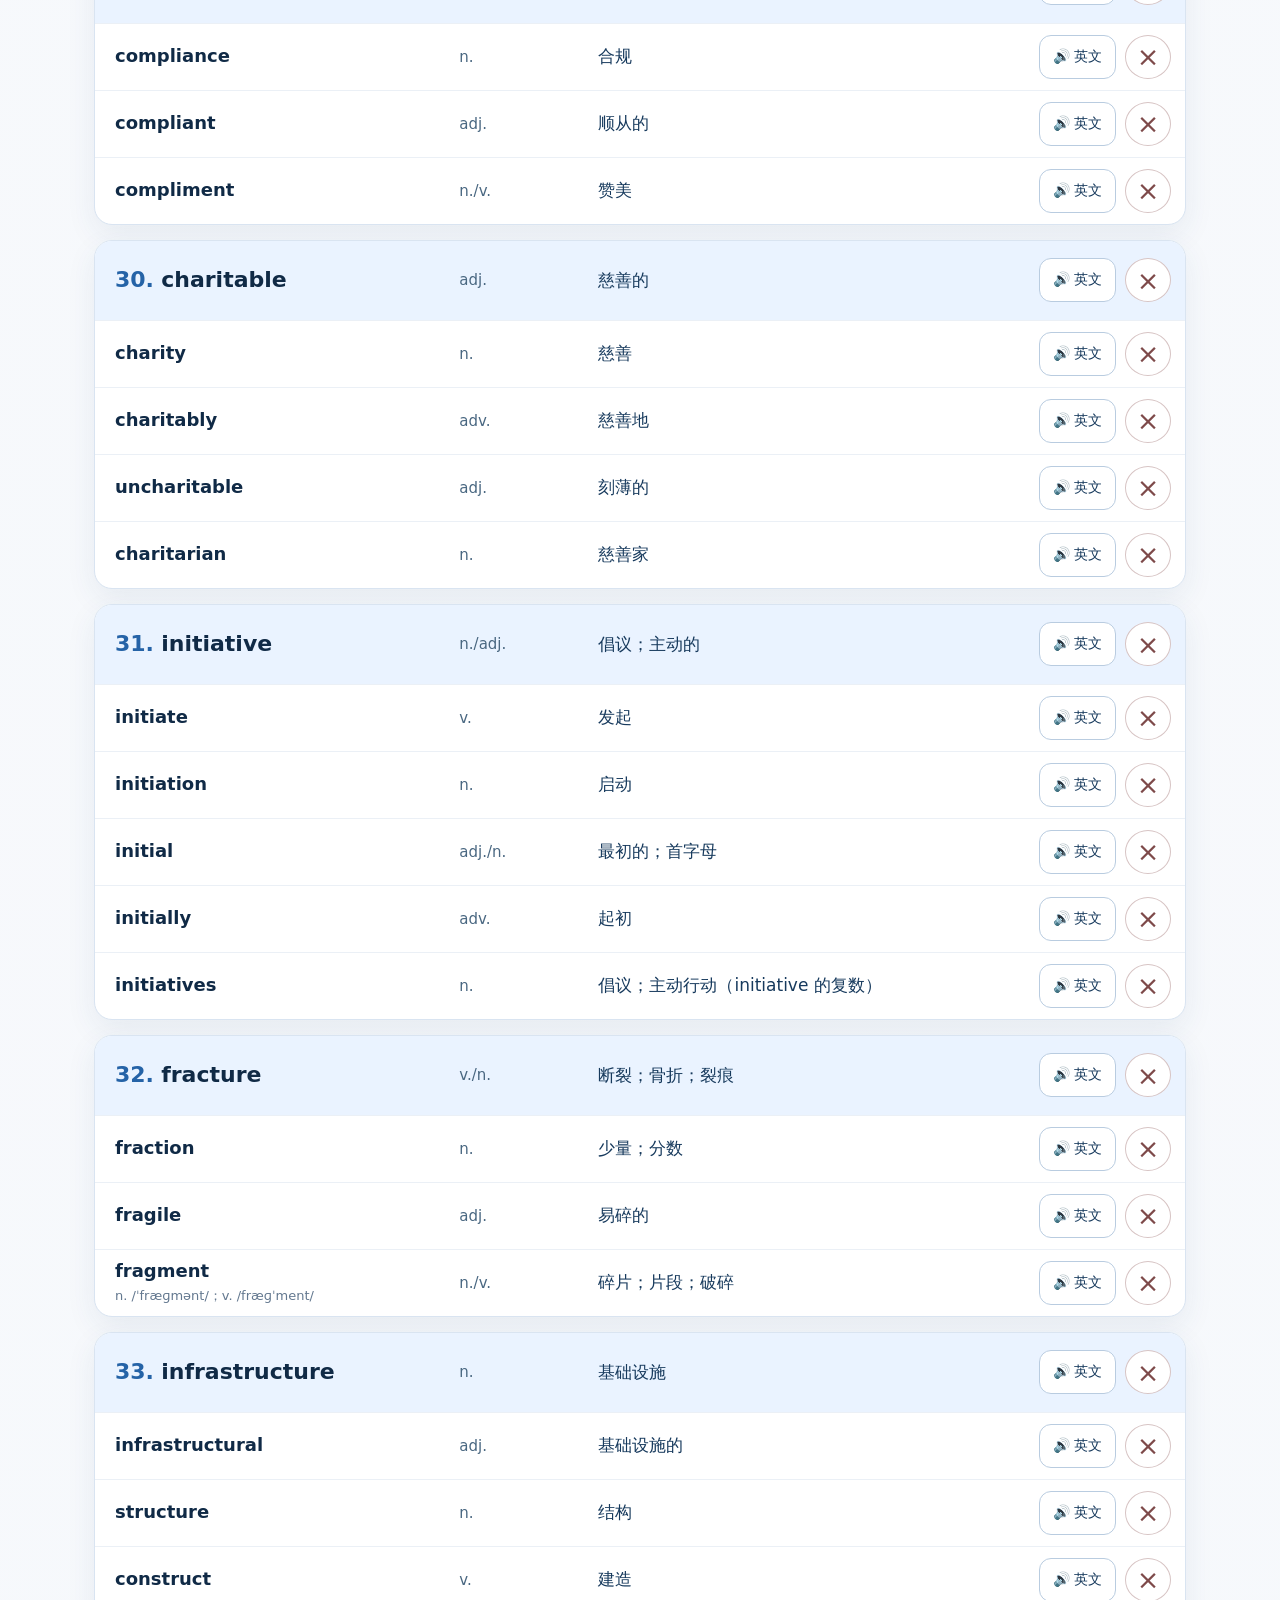
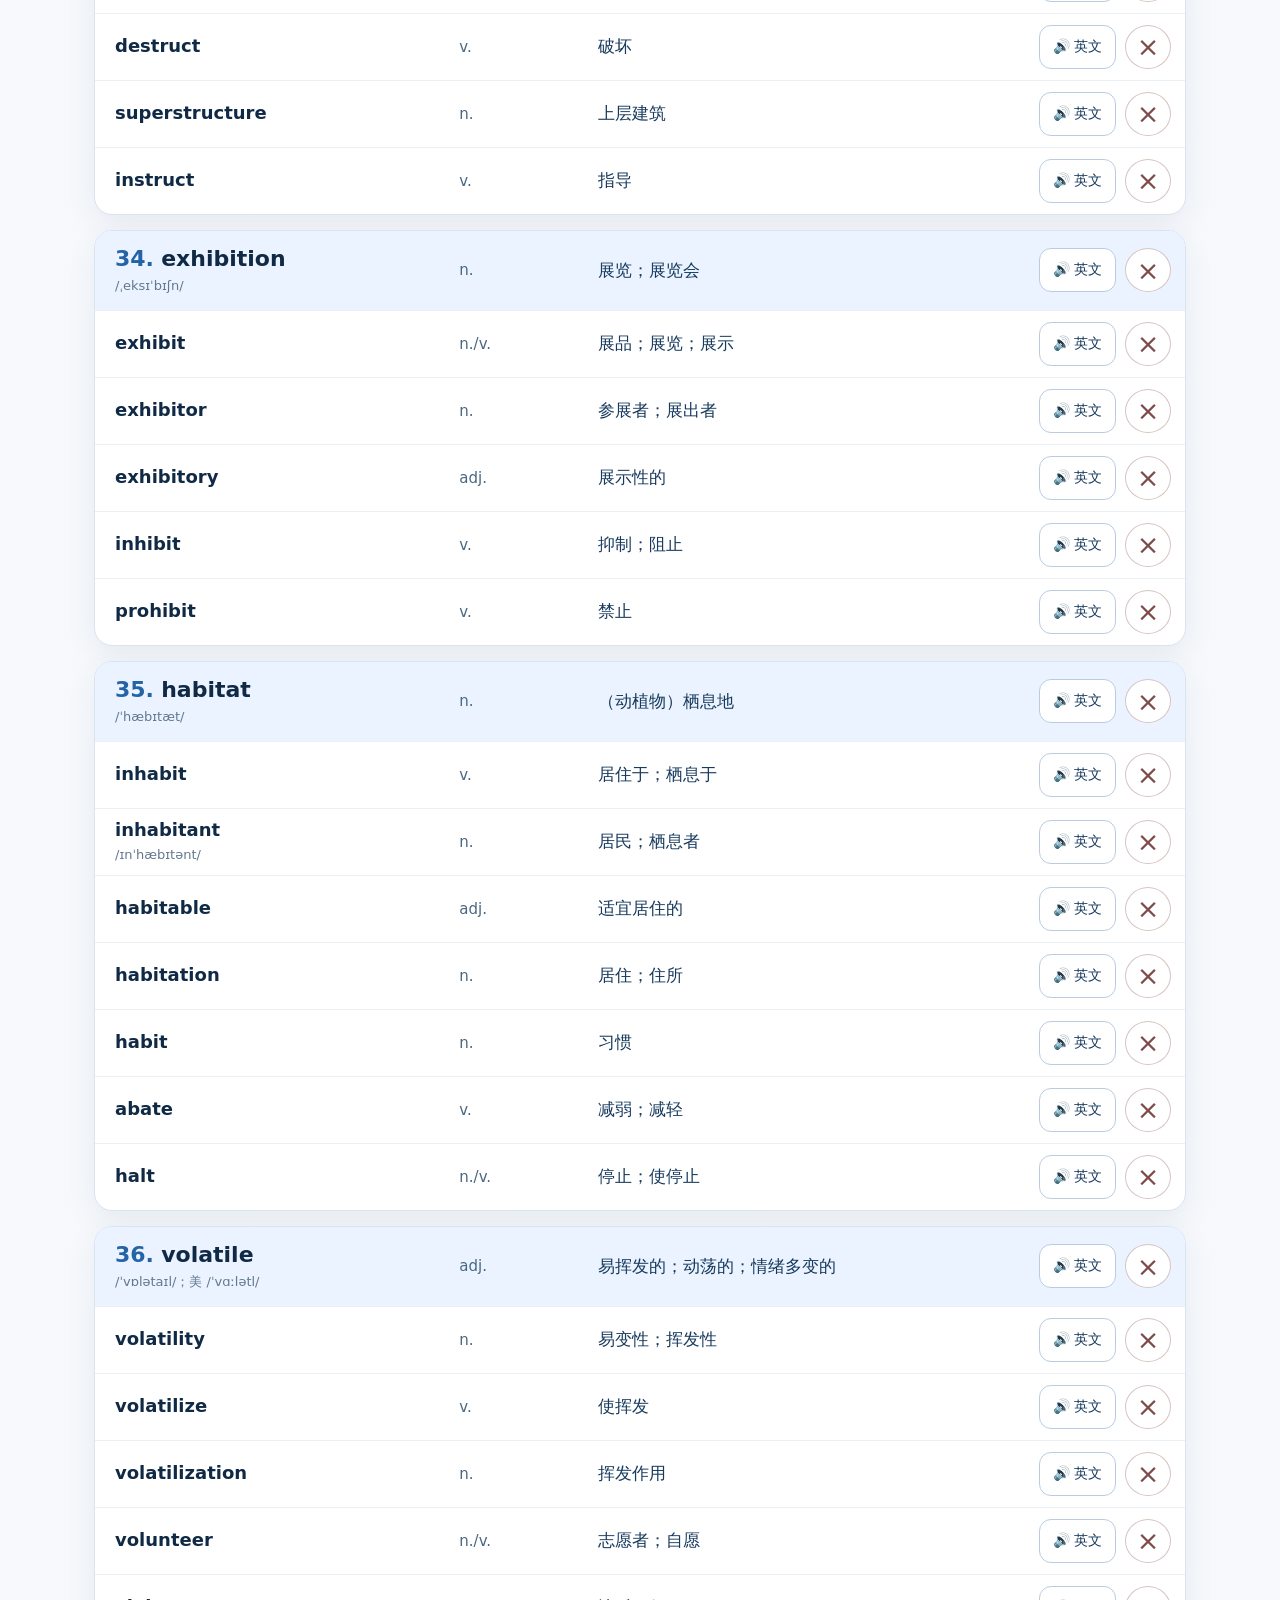
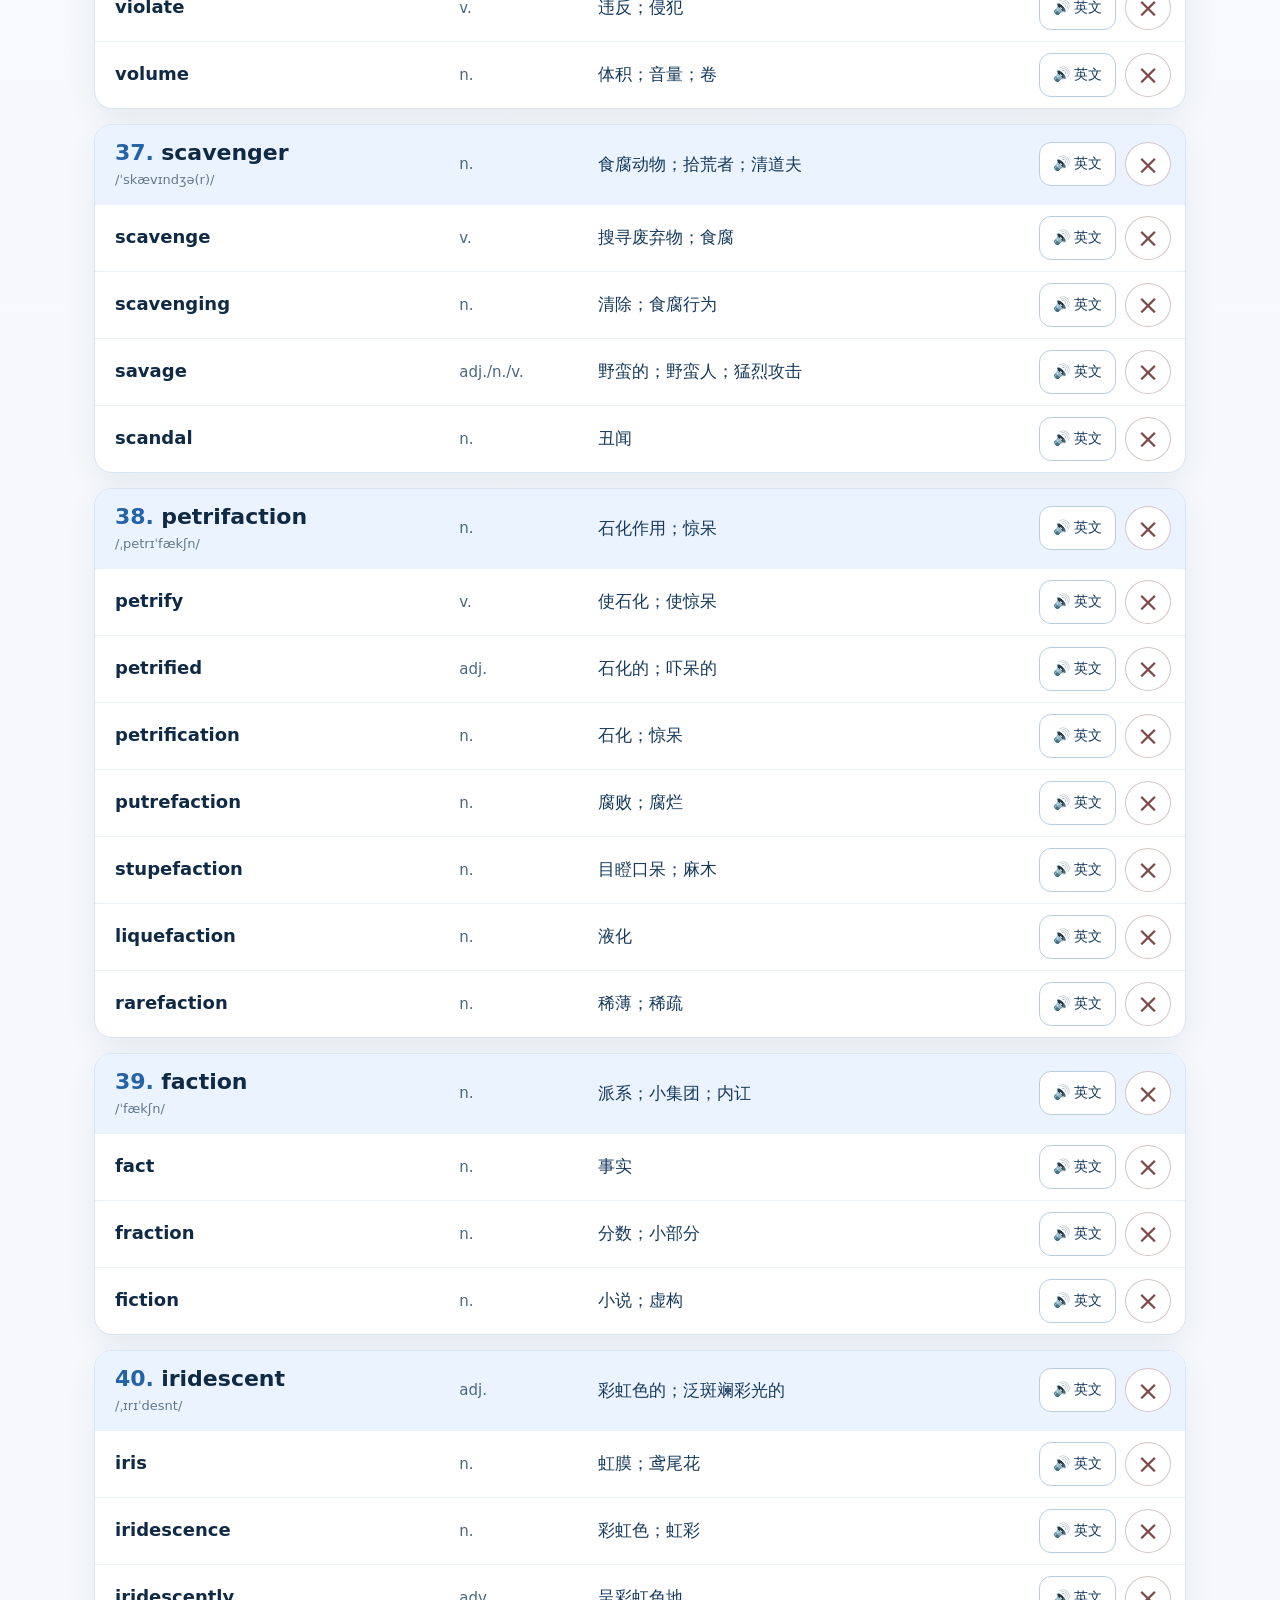
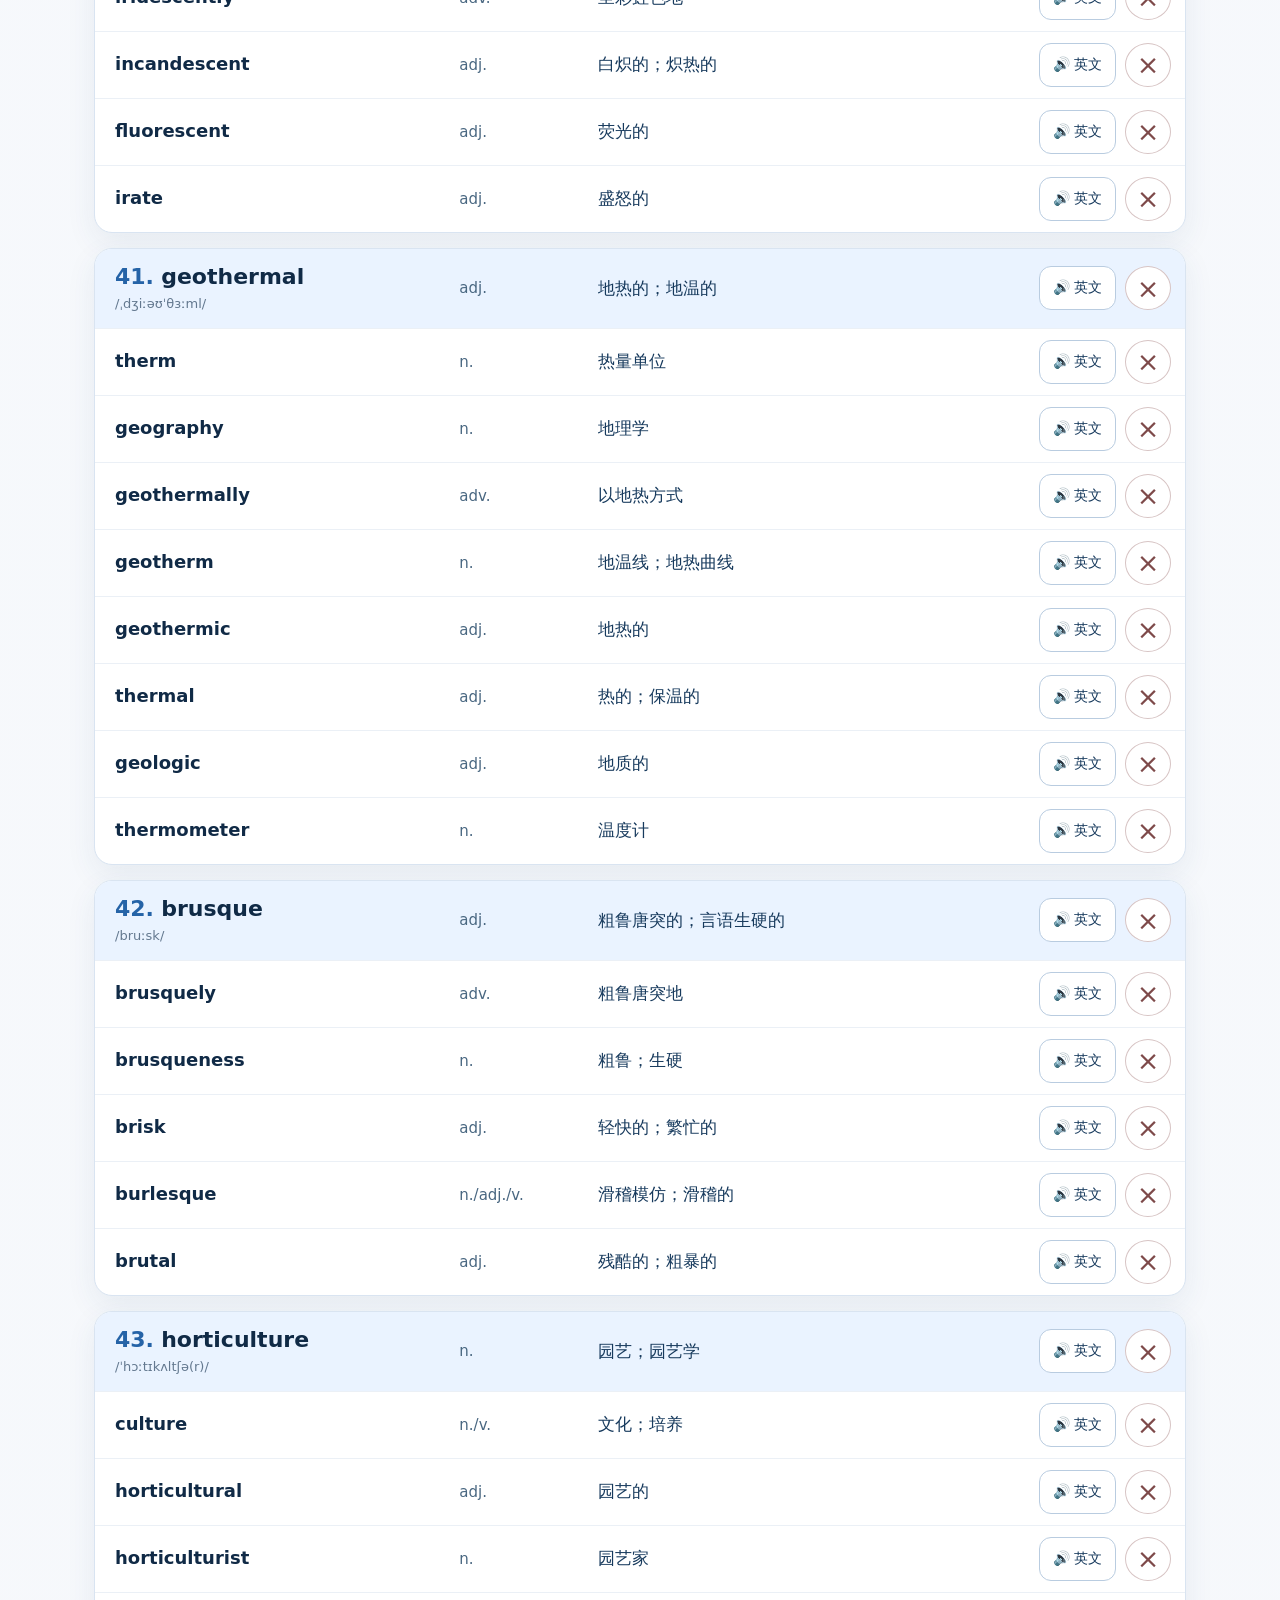
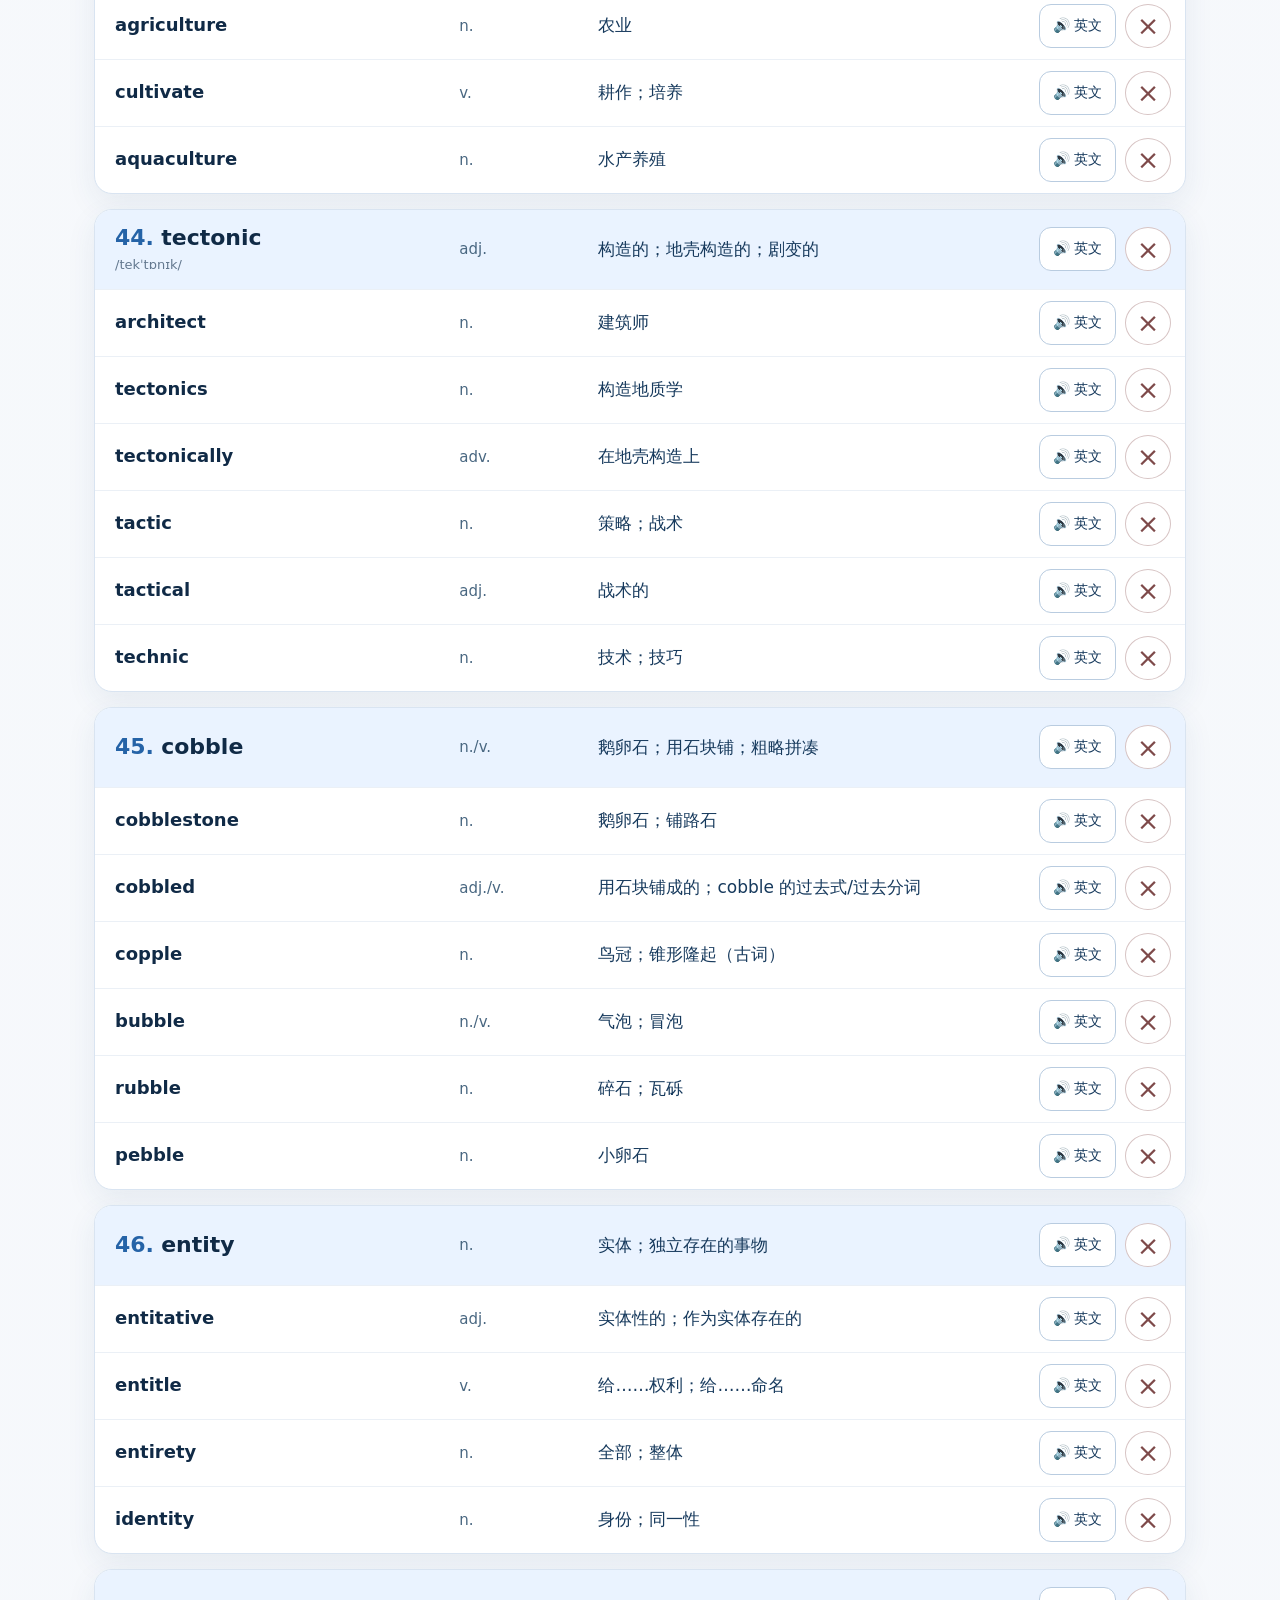
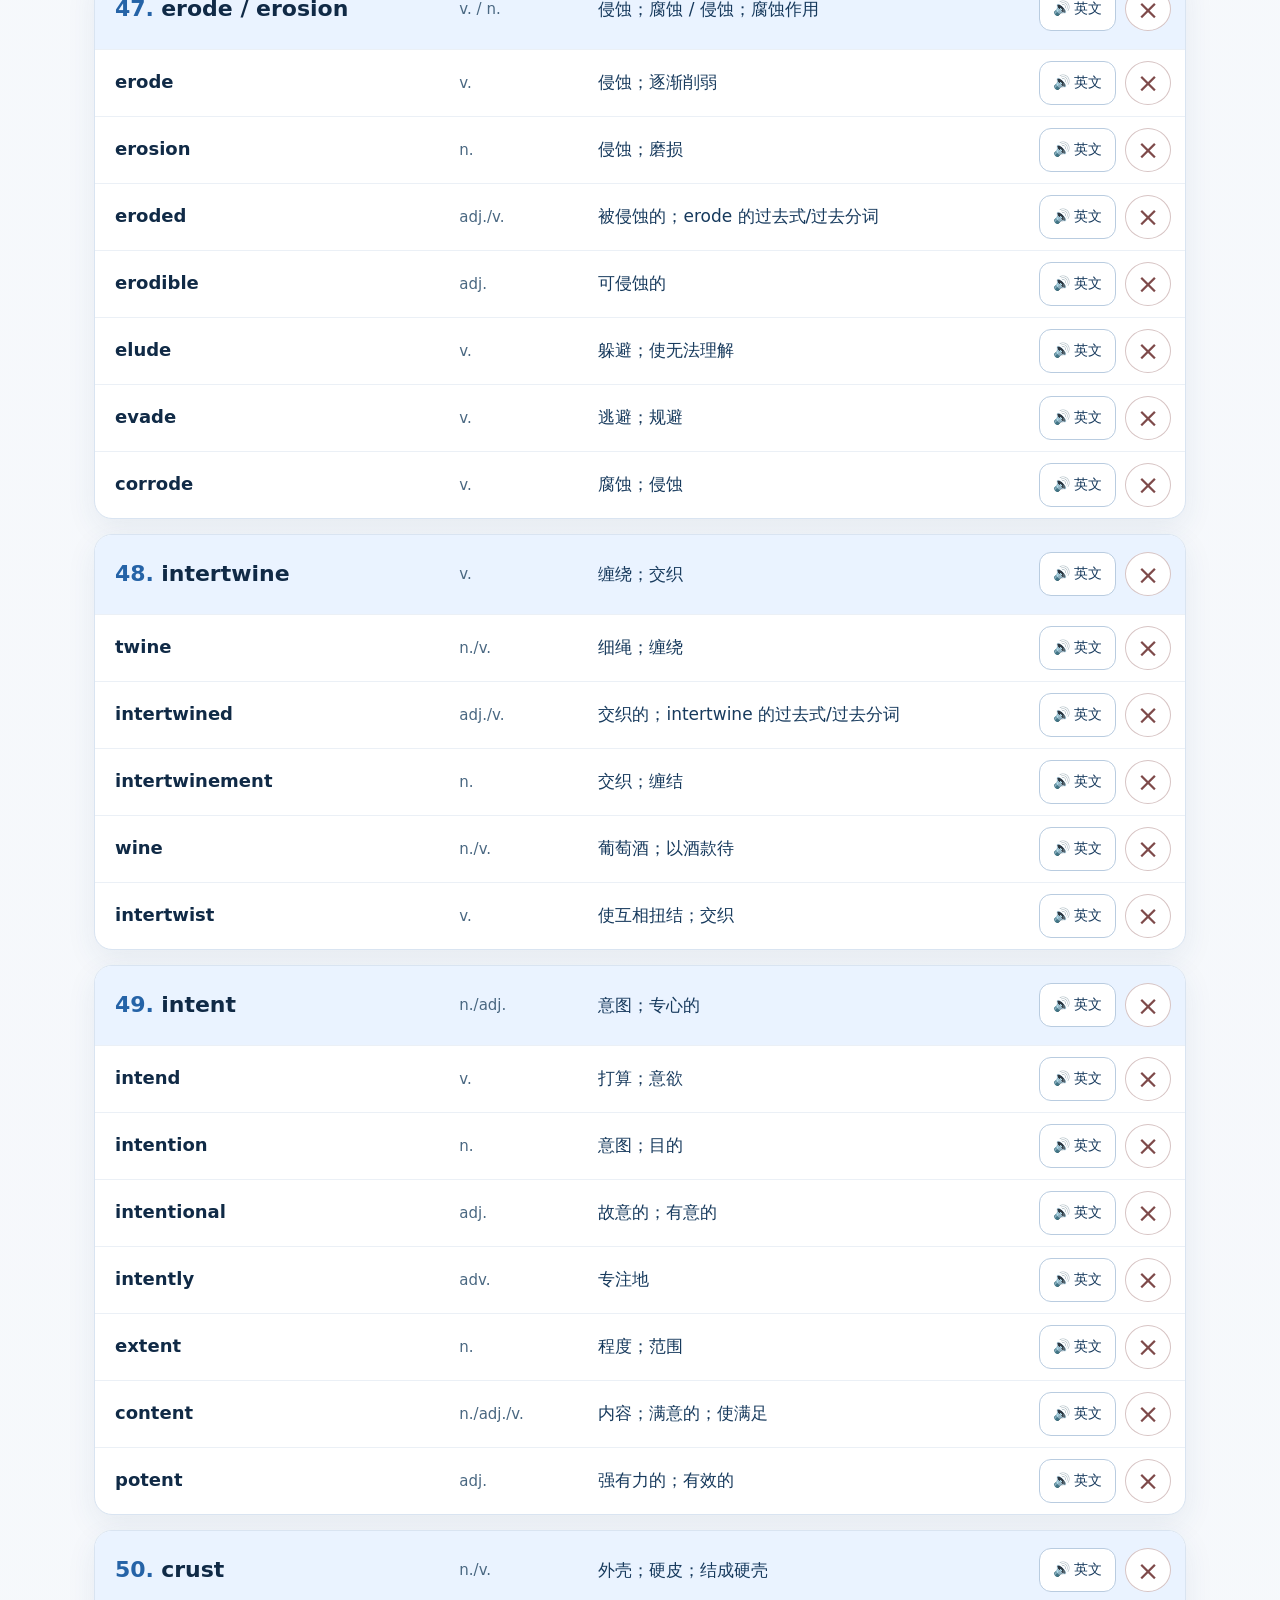
==== commit 50097695: "Add red-word cloze practice project" ====
--- a/index.html
+++ b/index.html
@@ -22,6 +22,7 @@
     <nav class="site-nav" aria-label="内容切换">
       <button type="button" class="site-nav-button is-active" data-route="wordbook" aria-current="page">单词本</button>
       <button type="button" class="site-nav-button" data-route="listening">句子本</button>
+      <button type="button" class="site-nav-button" data-route="cloze">红词填空</button>
       <button type="button" class="site-nav-button" data-route="speaking">口语材料</button>
       <button type="button" class="site-nav-button" data-route="writing">写作</button>
     </nav>
@@ -76,6 +77,18 @@
       ></iframe>
     </section>
 
+    <section id="cloze-view" class="page-view cloze-view" data-view="cloze" hidden>
+      <iframe
+        id="red-cloze-frame"
+        class="speaking-material-frame"
+        data-material-frame="cloze"
+        src="./red-cloze.html"
+        title="红词搭配填空"
+        loading="eager"
+        scrolling="no"
+      ></iframe>
+    </section>
+
     <section id="writing-view" class="page-view writing-view" data-view="writing" hidden>
       <iframe
         id="writing-material-frame"
--- a/style.css
+++ b/style.css
@@ -71,7 +71,7 @@
 
 .site-nav {
   display: grid;
-  grid-template-columns: repeat(4, 1fr);
+  grid-template-columns: repeat(5, minmax(0, 1fr));
   gap: 6px;
   margin-bottom: 14px;
   padding: 5px;
@@ -508,7 +508,8 @@
 }
 
 .speaking-view,
-.writing-view {
+.writing-view,
+.cloze-view {
   overflow: hidden;
   border: 1px solid var(--line);
   border-radius: 16px;
@@ -639,7 +640,8 @@
     padding: 0 5px;
   }
   .speaking-view,
-  .writing-view { border-radius: 12px; }
+  .writing-view,
+  .cloze-view { border-radius: 12px; }
 }
 
 @media (prefers-reduced-motion: reduce) {
